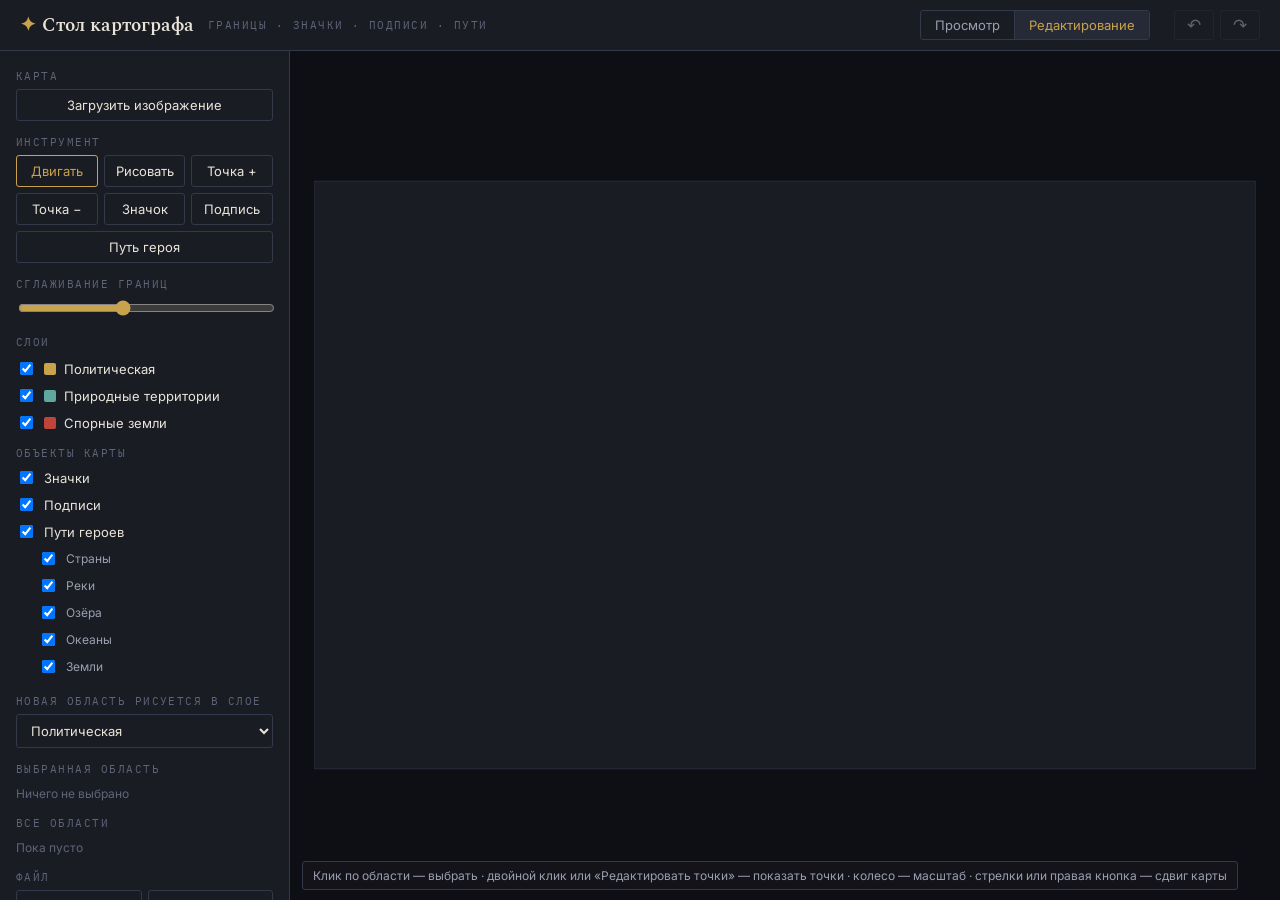
==== stol-kartografa.html @ f5b34121 "Add files via upload" ====
<!DOCTYPE html>
<html lang="ru">
<head>
<meta charset="UTF-8">
<meta name="viewport" content="width=device-width, initial-scale=1.0">
<title>Стол картографа</title>
<link href="https://fonts.googleapis.com/css2?family=Spectral:ital,wght@0,400;0,500;0,600;0,700;1,400&family=Inter:wght@400;500;600;700&family=IBM+Plex+Mono:wght@400;500&family=Caveat:wght@400;500;600;700&family=Pacifico&family=Playfair+Display:ital,wght@0,400;0,600;0,700;1,400&family=Lora:ital,wght@0,400;0,600;1,400&family=Merriweather:ital,wght@0,400;0,700;1,400&family=Kelly+Slab&family=Marck+Script&family=Pattaya&family=Bad+Script&family=EB+Garamond:ital,wght@0,400;0,500;0,600;0,700;1,400&display=swap" rel="stylesheet">
<style>
:root{--bg:#14151b;--bg-alt:#1a1c24;--card:#1f222c;--card-hover:#262a36;--border:#33384a;--text:#e9e4d8;--text-dim:#9a9fb0;--text-faint:#5f6478;--thread:#c1443b;--gold:#c9a24c;--teal:#5fa8a0;--rose:#b5698f;--violet:#8c7ec9;--gray:#7a7f92;--radius:3px}
*{box-sizing:border-box}
html,body{margin:0;height:100%}
body{background:var(--bg);color:var(--text);font-family:'Inter',sans-serif;display:flex;flex-direction:column;-webkit-font-smoothing:antialiased}
h1,h3{font-family:'Spectral',serif;font-weight:600;margin:0}
button,input,select{font-family:inherit;color:var(--text);background:var(--bg-alt);border:1px solid var(--border);border-radius:var(--radius);padding:7px 10px;font-size:13px;outline:none}
button{cursor:pointer}button:hover{background:var(--card-hover)}
button:disabled{opacity:.35;cursor:default}
#hist{margin-left:10px;display:flex;gap:6px}#hist button{font-size:17px;padding:4px 12px}
button.on{border-color:var(--gold);color:var(--gold)}
input:focus,select:focus{border-color:var(--thread)}
header{display:flex;align-items:center;gap:14px;padding:10px 20px;background:var(--bg-alt);border-bottom:1px solid var(--border)}
header h1{font-size:19px}header .mark{color:var(--gold);margin-right:6px}
.eyebrow{font-family:'IBM Plex Mono',monospace;font-size:10.5px;letter-spacing:.14em;text-transform:uppercase;color:var(--text-faint);margin:14px 0 6px}
#wrap{flex:1;display:flex;min-height:0}
#side{width:290px;flex-shrink:0;background:var(--bg-alt);border-right:1px solid var(--border);padding:4px 16px 16px;overflow:auto}
.row{display:flex;gap:6px;flex-wrap:wrap}.row>*{flex:1}
label.lay{display:flex;align-items:center;gap:8px;font-size:13px;padding:4px 0;cursor:pointer}
.sw{width:12px;height:12px;border-radius:2px;display:inline-block}
#stage{flex:1;position:relative;overflow:hidden;background:#0e0f14}
#svg{width:100%;height:100%;display:block;touch-action:none}
#hint{position:absolute;left:12px;bottom:10px;font-size:12px;color:var(--text-dim);background:rgba(20,21,27,.85);padding:6px 10px;border-radius:var(--radius);border:1px solid var(--border)}
.tl{padding:6px 8px;border:1px solid var(--border);border-radius:var(--radius);margin-bottom:4px;font-size:13px;cursor:pointer;display:flex;align-items:center;gap:8px;background:var(--card)}
.tl.sel{border-color:var(--gold)}
.fld{display:flex;flex-direction:column;gap:4px;margin-bottom:8px;font-size:12px;color:var(--text-dim)}
input[type=range]{padding:0;accent-color:var(--gold)}
.swb{display:flex;align-items:center;gap:8px;width:100%;padding:6px 8px}
.swb .dot{width:20px;height:20px;border-radius:2px;border:1px solid var(--border);flex-shrink:0}
.swb .hv{font-family:'IBM Plex Mono',monospace;font-size:12px;color:var(--text-dim)}
.pk{position:fixed;z-index:50;width:238px;background:var(--card);border:1px solid var(--border);border-radius:var(--radius);padding:10px;box-shadow:0 8px 24px rgba(0,0,0,.45)}
.pk .sv{position:relative;height:132px;border-radius:2px;cursor:crosshair;touch-action:none}
.pk .sv i{position:absolute;width:13px;height:13px;border:2px solid #fff;border-radius:50%;box-shadow:0 0 0 1px rgba(0,0,0,.6);transform:translate(-50%,-50%);pointer-events:none}
.pk .pr{display:flex;align-items:center;gap:8px;margin:10px 0}
.pk .cur{width:28px;height:28px;border-radius:50%;border:1px solid var(--border);flex-shrink:0}
.pk .eye{padding:5px 6px;line-height:0}
.pk .hue{flex:1;-webkit-appearance:none;appearance:none;height:10px;border-radius:5px;border:0;background:linear-gradient(to right,#f00,#ff0,#0f0,#0ff,#00f,#f0f,#f00)}
.pk .hue::-webkit-slider-thumb{-webkit-appearance:none;width:14px;height:14px;border-radius:50%;background:#fff;border:2px solid var(--gold);cursor:pointer}
.pk .hue::-moz-range-thumb{width:10px;height:10px;border-radius:50%;background:#fff;border:2px solid var(--gold)}
.pk .nums{display:grid;grid-template-columns:1fr 1fr 1fr 1.9fr;gap:6px}
.pk .nums label{display:flex;flex-direction:column;align-items:center;gap:3px;font:10px 'IBM Plex Mono',monospace;color:var(--text-faint)}
.pk .nums input{width:100%;padding:6px 2px;text-align:center;font-size:12px}
.danger{color:var(--thread)}
[hidden]{display:none!important}
body.loading #wrap{visibility:hidden}
.map-mode-seg{display:inline-flex;border:1px solid var(--border);border-radius:var(--radius);overflow:hidden;margin-left:auto}
.map-mode-seg button{border:none;border-radius:0;background:transparent;padding:6px 14px;color:var(--text-dim);border-right:1px solid var(--border)}
.map-mode-seg button:last-child{border-right:none}.map-mode-seg button.on{background:var(--card-hover);color:var(--gold)}
#col{flex:1;display:flex;flex-direction:column;min-width:0;min-height:0}
body[data-mode=view] #side,body[data-mode=view] #hist,body[data-mode=view] #hint{display:none}
body[data-mode=view] #col{overflow:auto;padding:20px 28px 40px}
body[data-mode=view] #stage{flex:none;height:auto;aspect-ratio:var(--ar,1.6);max-height:80vh;min-height:300px;border:1px solid var(--border);border-radius:var(--radius)}
body.fs #col{position:fixed;inset:0;z-index:40;background:var(--bg);padding:12px 18px;overflow:hidden}
body.fs #stage{flex:1;height:auto;aspect-ratio:auto;max-height:none}
body.fs #vlist{display:none}
.canvas-toolbar{display:flex;justify-content:space-between;align-items:center;margin-bottom:12px;gap:12px;flex-wrap:wrap}
.canvas-toolbar h3{margin:0;font-size:17px}
.zc{display:flex;gap:4px;align-items:center}.zc button{padding:5px 10px}
.mono{font-family:'IBM Plex Mono',monospace}
.map-icon-btn{width:30px;height:30px;display:inline-flex;align-items:center;justify-content:center;padding:0;background:transparent;color:var(--text-dim)}
.map-icon-btn:hover,.map-layers-btn:hover,.map-layers-btn.open{background:rgba(255,255,255,.05);color:var(--text)}
.map-layers-wrap{position:relative}
.map-layers-btn{display:inline-flex;align-items:center;gap:6px;height:30px;padding:0 10px;background:transparent;color:var(--text-dim)}
.map-layers-panel{position:absolute;top:calc(100% + 6px);right:0;width:230px;z-index:60;background:var(--bg-alt);border:1px solid var(--border);border-radius:var(--radius);box-shadow:0 10px 28px rgba(0,0,0,.45);padding:8px}
.layer-row{display:flex;align-items:center;justify-content:space-between;padding:5px 6px;font-size:12.5px;cursor:pointer;border-radius:6px}
.layer-row:hover{background:rgba(255,255,255,.05)}.layer-row.off{color:var(--text-faint)}.layer-row.off svg{opacity:.35}
.layer-sub-list{margin-left:16px;padding-left:8px;border-left:1px solid var(--border);margin-bottom:2px}
.layer-div{height:1px;background:var(--border);margin:6px 2px}
.layer-acts{display:flex;gap:6px;padding:4px 6px 2px}.layer-acts button{flex:1;font-size:11.5px;padding:4px 0;background:transparent;color:var(--text-dim)}
#info{position:absolute;right:12px;top:12px;width:280px;max-height:calc(100% - 24px);overflow:auto;background:var(--bg-alt);border:1px solid var(--border);border-radius:var(--radius);padding:16px;z-index:15}
#info h3{font-size:16px;margin:0 28px 4px 0}
.map-list-tabs{display:flex;gap:2px;border-bottom:1px solid var(--border);margin:22px 0 16px}
.map-list-tab{padding:9px 16px;font-size:13px;cursor:pointer;color:var(--text-dim);border-bottom:2px solid transparent;margin-bottom:-1px}
.map-list-tab:hover{color:var(--text)}.map-list-tab.on{color:var(--text);border-bottom-color:var(--gold)}
.map-list-tab .cnt{margin-left:6px;font-size:11px;color:var(--text-faint)}
.grid{display:grid;grid-template-columns:repeat(auto-fill,minmax(230px,1fr));gap:12px}
.dossier{background:var(--card);border:1px solid var(--border);border-radius:var(--radius);padding:14px}
.dossier h3{font-size:15px;margin:0;display:flex;align-items:center;gap:9px}
.d-role{font:11px 'IBM Plex Mono',monospace;letter-spacing:.1em;text-transform:uppercase;color:var(--gold);margin:5px 0 6px}
.d-desc{color:var(--text-dim);font-size:13px;margin-top:6px;line-height:1.45}
.d-actions{margin-top:10px;display:flex;gap:6px}.d-actions button{font-size:12px;padding:5px 9px;background:transparent}
.empty-tab{padding:50px 20px;text-align:center;color:var(--text-faint);font-size:13.5px}
.pdot{width:14px;height:14px;border-radius:50%;display:inline-block;flex-shrink:0}
#offer{position:absolute;z-index:20;width:250px;background:var(--card);border:1px solid var(--gold);border-radius:var(--radius);padding:10px;box-shadow:0 8px 24px rgba(0,0,0,.5);font-size:13px}
#offer p{margin:0 0 8px;line-height:1.4}#offer .row{gap:6px}#offer button{font-size:12px;padding:6px 8px}
.mi{width:20px;height:20px;border-radius:50%;display:inline-flex;align-items:center;justify-content:center;color:#14151b;border:1.5px solid rgba(20,21,27,.8);flex-shrink:0}
.mi svg{width:12px;height:12px;display:block;stroke:currentColor;fill:none;stroke-width:2;stroke-linecap:round;stroke-linejoin:round}
select{width:100%}
</style>
</head>
<body data-mode="edit">
<header><h1><span class="mark">✦</span>Стол картографа</h1><span class="eyebrow" style="margin:0">границы · значки · подписи · пути</span><span id="bstat" class="eyebrow" style="margin:0 0 0 14px" hidden></span><div class="map-mode-seg" id="modeSeg"><button data-md="view">Просмотр</button><button data-md="edit" class="on">Редактирование</button></div><div id="hist"><button id="undo" title="Отменить (Ctrl+Z)">↶</button><button id="redo" title="Вернуть (Ctrl+Y)">↷</button></div></header>
<div id="wrap">
<aside id="side">
  <div class="eyebrow">Карта</div>
  <div class="row"><button id="loadImg">Загрузить изображение</button></div>
  <input type="file" id="imgFile" accept="image/*" hidden><input type="file" id="tiFile" accept="image/*" hidden><input type="file" id="jsonFile" accept="application/json" hidden>
  <div class="eyebrow">Инструмент</div>
  <div class="row" id="tools">
    <button data-t="move" class="on">Двигать</button><button data-t="draw">Рисовать</button>
    <button data-t="add">Точка +</button><button data-t="del">Точка −</button>
    <button data-t="marker">Значок</button><button data-t="label">Подпись</button><button data-t="path">Путь героя</button>
  </div>
  <div class="eyebrow">Сглаживание границ</div>
  <input type="range" id="smooth" min="0" max="1.5" step="0.05" value="0.6" style="width:100%">
  <div class="eyebrow">Слои</div>
  <div id="layers"></div>
  <div class="eyebrow">Новая область рисуется в слое</div>
  <select id="actLayer" style="width:100%"></select>
  <div class="eyebrow">Выбранная область</div>
  <div id="props"><span style="font-size:12px;color:var(--text-faint)">Ничего не выбрано</span></div>
  <div class="eyebrow">Все области</div>
  <div id="list"></div>
  <div class="eyebrow">Файл</div>
  <div class="row"><button id="exp">Сохранить JSON</button><button id="imp">Открыть JSON</button></div>
  
</aside>
<div id="col"><div id="vtop" hidden></div>
<main id="stage">
  <svg id="svg">
    <defs><pattern id="hatch" width="8" height="8" patternUnits="userSpaceOnUse" patternTransform="rotate(45)"><line x1="0" y1="0" x2="0" y2="8" stroke="#c1443b" stroke-width="3" opacity=".7"/></pattern></defs>
    <g id="vp"></g>
  </svg>
  <div id="hint"></div>
  <div id="offer" hidden></div>
  <div id="info" hidden></div>
</main>
<div id="vlist" hidden></div></div>
</div>
<script>
const LAYERS={pol:{n:'Политическая',c:'#c9a24c'},nat:{n:'Природные территории',c:'#5fa8a0'},dis:{n:'Спорные земли',c:'#c1443b'}};
/* ===== перенесено из «Мастерской миров» (app.js) ===== */
const MARKER_ICONS = [
  ['city','Город (средневековый)'],
  ['city_modern','Город (современный)'],
  ['capital','Столица'],
  ['town','Городок'],
  ['hamlet','Хутор'],
  ['colony','Колония'],
  ['border_town','Пограничный город'],
  ['village','Деревня / поселение'],
  ['abandoned_settlement','Заброшенное поселение'],
  ['castle','Замок / крепость'],
  ['fortress','Крепость (укрепление)'],
  ['fort','Форт'],
  ['palace','Дворец'],
  ['royal_palace','Королевский дворец'],
  ['residence','Резиденция'],
  ['town_hall','Ратуша'],
  ['administrative_center','Административный центр'],
  ['council','Совет'],
  ['embassy','Посольство'],
  ['court','Двор / суд'],
  ['tower','Башня'],
  ['city_wall','Городская стена'],
  ['gate','Городские ворота'],
  ['barracks','Казармы'],
  ['prison','Тюрьма'],
  ['lighthouse','Маяк'],
  ['shipyard','Верфь'],
  ['warehouse','Склад'],
  ['market','Рынок'],
  ['library','Библиотека / академия'],
  ['temple','Храм / святилище'],
  ['monastery','Монастырь'],
  ['shrine','Святилище (малое)'],
  ['cathedral','Собор'],
  ['chapel','Часовня'],
  ['holy_place','Святое место'],
  ['pilgrimage_site','Место паломничества'],
  ['catacombs','Катакомбы'],
  ['cemetery','Кладбище'],
  ['forest','Лес / чаща'],
  ['ancient_forest','Древний лес'],
  ['grove','Роща'],
  ['mountain','Горы / вершина'],
  ['volcano','Вулкан'],
  ['cave','Пещера'],
  ['pass','Перевал'],
  ['mine','Шахта / рудник'],
  ['swamp','Болото'],
  ['desert','Пустыня'],
  ['oasis','Оазис'],
  ['waterfall','Водопад'],
  ['spring','Источник'],
  ['river','Река / поток'],
  ['lake','Озеро / водоём'],
  ['bay','Залив'],
  ['bridge','Мост'],
  ['island','Остров'],
  ['road','Дорога'],
  ['crossroads','Перекрёсток'],
  ['ford','Брод'],
  ['signpost','Указатель'],
  ['caravan_route','Караванный путь'],
  ['campsite','Стоянка'],
  ['resting_spot','Место отдыха'],
  ['resting_place','Место привала'],
  ['inn','Постоялый двор'],
  ['caravanserai','Караван-сарай'],
  ['meeting_place','Место встречи'],
  ['port','Порт / гавань'],
  ['fishing_port','Рыбацкий порт'],
  ['military_port','Военный порт'],
  ['ship','Корабль / судно'],
  ['trade_center','Торговый центр'],
  ['trade_post','Торговый пост'],
  ['guild','Гильдия'],
  ['shop','Лавка'],
  ['customs','Таможня'],
  ['bank','Банк'],
  ['mint','Монетный двор'],
  ['fair','Ярмарка'],
  ['camp','Лагерь'],
  ['military_camp','Военный лагерь'],
  ['outpost','Аванпост'],
  ['checkpoint','Блокпост'],
  ['arsenal','Арсенал'],
  ['battlefield','Поле боя'],
  ['siege_site','Место осады'],
  ['ruins','Руины / древнее место'],
  ['battle','Битва / конфликт'],
  ['grave','Могила / кладбище'],
  ['assassination','Покушение'],
  ['birth','Рождение'],
  ['coronation','Коронация'],
  ['rebellion','Восстание'],
  ['treaty','Договор'],
  ['disaster','Катастрофа'],
  ['crime_scene','Место преступления'],
  ['danger','Опасность'],
  ['magic','Магия / аномалия'],
  ['magic_place','Магическое место'],
  ['anomaly','Аномалия'],
  ['cursed_place','Проклятое место'],
  ['artifact_site','Место артефакта'],
  ['secret','Тайна / секрет'],
  ['secret_place','Тайное место'],
  ['treasure','Сокровище'],
  ['lair','Логово'],
  ['bandit_camp','Лагерь бандитов'],
  ['monster_lair','Логово монстра'],
  ['person','Персонаж / встреча'],
  ['creature','Существо (жуткое)'],
  ['beast','Животное / зверь'],
  ['portal','Портал / проход'],
  ['landmark','Ориентир'],
  ['other','Другое']
];
const MARKER_ICON_LABELS = Object.fromEntries(MARKER_ICONS);
const MARKER_ICON_CATEGORIES = [
  { key:'settlements', label:'Поселения',            icons:['city','city_modern','town','hamlet','colony','border_town','village','island','abandoned_settlement'] },
  { key:'buildings',   label:'Сооружения',            icons:['castle','fortress','fort','library','ruins','tower','city_wall','gate','barracks','prison','lighthouse','shipyard','warehouse','market'] },
  { key:'nature',      label:'Природа',               icons:['forest','ancient_forest','grove','mountain','volcano','cave','pass','mine','swamp','desert','oasis','waterfall','spring','river','lake','bay'] },
  { key:'travel',      label:'Пути и путешествия',    icons:['signpost','road','crossroads','ford','bridge','caravan_route','campsite','resting_spot','resting_place','inn','caravanserai','meeting_place','port','fishing_port','ship','camp'] },
  { key:'trade',       label:'Торговля и ремесло',    icons:['treasure','trade_center','trade_post','guild','shop','customs','bank','mint','fair'] },
  { key:'military',    label:'Военное',               icons:['battle','danger','military_camp','outpost','checkpoint','arsenal','battlefield','siege_site','military_port'] },
  { key:'religion',    label:'Религия',                icons:['temple','magic','monastery','shrine','cathedral','chapel','holy_place','pilgrimage_site','catacombs','cemetery'] },
  { key:'power',       label:'Власть',                icons:['capital','palace','royal_palace','residence','town_hall','administrative_center','council','embassy','court'] },
  { key:'events',      label:'События',                icons:['grave','secret','assassination','birth','coronation','rebellion','treaty','disaster','crime_scene'] },
  { key:'special',     label:'Особые',                icons:['person','creature','beast','portal','landmark','magic_place','anomaly','cursed_place','artifact_site','secret_place','lair','bandit_camp','monster_lair','other'] },
];
const MARKER_COLORS = {
  city:'var(--gold)', capital:'var(--gold)', village:'var(--teal)', castle:'var(--gold)', temple:'var(--violet)',
  forest:'var(--teal)', mountain:'var(--gray)', river:'#6a8caf', lake:'#6a8caf', port:'#6a8caf', city_modern:'var(--gray)',
  volcano:'#d17a3d', library:'var(--violet)',
  cave:'var(--gray)', bridge:'#7f92a8', island:'var(--teal)', desert:'#d9b25f', signpost:'#8f97a6', ship:'#6a8caf',
  camp:'var(--rose)', ruins:'var(--gray)', battle:'var(--gray)', grave:'var(--gray)',
  danger:'var(--thread)', magic:'var(--violet)', secret:'var(--rose)', treasure:'var(--gold)',
  person:'var(--teal)', creature:'var(--thread)', beast:'#e8c93b', portal:'var(--violet)', landmark:'var(--gold)',
  other:'var(--gray)',
  town:'var(--teal)', hamlet:'var(--teal)', colony:'var(--teal)', border_town:'var(--gray)', abandoned_settlement:'var(--gray)',
  fortress:'var(--gold)', fort:'var(--thread)', palace:'var(--gold)', royal_palace:'var(--gold)', residence:'var(--gold)',
  town_hall:'var(--gold)', administrative_center:'var(--gold)', council:'var(--gold)', embassy:'var(--gold)', court:'var(--gold)',
  tower:'var(--gray)', city_wall:'var(--gray)', gate:'var(--gray)', barracks:'var(--thread)', prison:'var(--gray)',
  lighthouse:'#6a8caf', shipyard:'#6a8caf', warehouse:'var(--gray)', market:'var(--gold)',
  monastery:'var(--violet)', shrine:'var(--violet)', cathedral:'var(--violet)', chapel:'var(--violet)',
  holy_place:'var(--violet)', pilgrimage_site:'var(--violet)', catacombs:'var(--gray)', cemetery:'var(--gray)',
  ancient_forest:'var(--teal)', grove:'var(--teal)', pass:'var(--gray)', mine:'var(--gray)', swamp:'var(--teal)',
  oasis:'#d9b25f', waterfall:'#6a8caf', spring:'#6a8caf', bay:'#6a8caf',
  road:'var(--gray)', crossroads:'var(--gray)', ford:'#6a8caf', caravan_route:'var(--gray)',
  campsite:'var(--rose)', resting_spot:'var(--rose)', resting_place:'var(--rose)', inn:'var(--rose)',
  caravanserai:'var(--rose)', meeting_place:'var(--teal)',
  fishing_port:'#6a8caf', military_port:'var(--thread)',
  trade_center:'var(--gold)', trade_post:'var(--gold)', guild:'var(--gold)', shop:'var(--gold)',
  customs:'var(--gray)', bank:'var(--gold)', mint:'var(--gold)', fair:'var(--gold)',
  military_camp:'var(--thread)', outpost:'var(--thread)', checkpoint:'var(--thread)', arsenal:'var(--thread)',
  battlefield:'var(--thread)', siege_site:'var(--thread)',
  assassination:'var(--thread)', birth:'var(--rose)', coronation:'var(--gold)', rebellion:'var(--thread)',
  treaty:'var(--gold)', disaster:'var(--thread)', crime_scene:'var(--thread)',
  magic_place:'var(--violet)', anomaly:'var(--violet)', cursed_place:'var(--violet)', artifact_site:'var(--gold)',
  secret_place:'var(--rose)', lair:'var(--thread)', bandit_camp:'var(--thread)', monster_lair:'var(--thread)',
};
const MARKER_SVG = {
  // === СУЩЕСТВУЮЩИЕ ИКОНКИ ===
  city: `<svg viewBox="-2 -2 28 28"><path d="M2 21V13L5.5 9L9 13V21Z" fill="currentColor" stroke="none"/><path d="M9 21V7L12 3L15 7V21Z" fill="currentColor" stroke="none"/><path d="M15 21V12L18.5 8L22 12V21Z" fill="currentColor" stroke="none"/><rect x="11" y="10" width="2" height="2" fill="var(--marker-color)" stroke="none"/><rect x="2" y="21" width="20" height="1.4" fill="currentColor" stroke="none"/></svg>`,
  city_modern: `<svg viewBox="-2 -2 28 28"><rect x="2" y="13" width="5" height="8" fill="currentColor" stroke="none"/><rect x="9" y="5" width="6" height="16" fill="currentColor" stroke="none"/><rect x="16" y="10" width="5" height="11" fill="currentColor" stroke="none"/><rect x="11" y="8" width="2" height="2" fill="var(--marker-color)" stroke="none"/><rect x="11" y="12" width="2" height="2" fill="var(--marker-color)" stroke="none"/></svg>`,
  village: `<svg viewBox="-2 -2 28 28"><rect x="15.3" y="6.3" width="2" height="4.2" fill="currentColor" stroke="none"/><path d="M16.3 6c-0.6-0.8-0.6-1.6 0-2.4s0.6-1.6 0-2.4" fill="none" stroke-width="1.4"/><path d="M3 12 12 4 21 12Z" fill="currentColor" stroke="none"/><rect x="5" y="12" width="14" height="9" fill="currentColor" stroke="none"/><rect x="7" y="14.7" width="2.6" height="2.6" fill="var(--marker-color)" stroke="none"/><rect x="10.2" y="15.3" width="3.6" height="5.7" fill="var(--marker-color)" stroke="none"/></svg>`,
  castle: `<svg viewBox="-2 -2 28 28"><rect x="2" y="7" width="6" height="14" fill="currentColor" stroke="none"/><rect x="16" y="7" width="6" height="14" fill="currentColor" stroke="none"/><rect x="8" y="11" width="8" height="10" fill="currentColor" stroke="none"/><rect x="2" y="4" width="2.6" height="3" fill="currentColor" stroke="none"/><rect x="5.4" y="4" width="2.6" height="3" fill="currentColor" stroke="none"/><rect x="16" y="4" width="2.6" height="3" fill="currentColor" stroke="none"/><rect x="19.4" y="4" width="2.6" height="3" fill="currentColor" stroke="none"/><rect x="8.4" y="9" width="2.6" height="2" fill="currentColor" stroke="none"/><rect x="13" y="9" width="2.6" height="2" fill="currentColor" stroke="none"/><path d="M9.5 21V16A2.5 2.5 0 0 1 14.5 16V21Z" fill="var(--marker-color)" stroke="none"/></svg>`,
  temple: `<svg viewBox="-2 -2 28 28"><path d="M2 10L12 2L22 10Z" fill="currentColor" stroke="none"/><rect x="2" y="10" width="20" height="2" fill="currentColor" stroke="none"/><rect x="4" y="12" width="2.5" height="8" fill="currentColor" stroke="none"/><rect x="8.5" y="12" width="2.5" height="8" fill="currentColor" stroke="none"/><rect x="13" y="12" width="2.5" height="8" fill="currentColor" stroke="none"/><rect x="17.5" y="12" width="2.5" height="8" fill="currentColor" stroke="none"/><rect x="2" y="20" width="20" height="2" fill="currentColor" stroke="none"/></svg>`,
  forest: `<svg viewBox="-2 -2 28 28"><path d="M12 2L18 11H15L20 18H14V22H10V18H4L9 11H6Z" fill="currentColor" stroke="none"/></svg>`,
  mountain: `<svg viewBox="-2 -2 28 28"><path d="M2 21 9 8 13 15 15 11 21 21Z" fill="currentColor" stroke="none"/><path d="M9 8 11.2 11.5 7.4 11.5Z" fill="var(--marker-color)" stroke="none"/></svg>`,
  volcano: `<svg viewBox="-2 -2 28 28"><path d="M2 20 9 8 12 13 15 8 22 20Z" fill="currentColor" stroke="none"/><path d="M12 2C10.7 3.6 10.7 5.2 12 6.8C13.3 5.2 13.3 3.6 12 2Z" fill="currentColor" stroke="none"/></svg>`,
  cave: `<svg viewBox="-2 -2 28 28"><path d="M3 21H21V12A9 9 0 0 0 3 12Z" fill="currentColor" stroke="none"/><path d="M8 21H16V13.5A4 5 0 0 0 8 13.5Z" fill="var(--marker-color)" stroke="none"/></svg>`,
  desert: `<svg viewBox="-2 -2 28 28"><circle cx="17.5" cy="6" r="2.4" fill="currentColor" stroke="none"/><path d="M6.5 19V8"/><path d="M6.5 13c-1.6 0-2.6-1-2.6-2.6V8"/><path d="M6.5 11c1.6 0 2.6-1 2.6-2.6V6"/><path d="M2 17c2.5-1.5 5-1.5 7.5 0s5 1.5 7.5 0 5-1.5 7.5 0" stroke-width="1.6"/><path d="M2 20.3c2.5-1.5 5-1.5 7.5 0s5 1.5 7.5 0 5-1.5 7.5 0" stroke-width="1.6"/></svg>`,
  river: `<svg viewBox="-2 -2 28 28"><path d="M2 9C6 5 9 13 13 9C17 5 20 13 22 10V15C19 18 16 10 12 14C8 18 5 10 2 14Z" fill="currentColor" stroke="none"/></svg>`,
  lake: `<svg viewBox="-2 -2 28 28"><path d="M2 12C1.5 6 6.5 2 12 2S22.5 6 22 12C21.5 17 16.5 20.5 12 20.5S2.5 17 2 12Z" fill="currentColor" stroke="none"/><path d="M4 9.7C6 11.7 8 11.7 10 9.7C12 7.7 14 7.7 16 9.7C18 11.7 20 11.7 22 9.7" fill="none" stroke="var(--marker-color)" stroke-width="1.8"/><path d="M4 13.3C6 15.3 8 15.3 10 13.3C12 11.3 14 11.3 16 13.3C18 15.3 20 15.3 22 13.3" fill="none" stroke="var(--marker-color)" stroke-width="1.8"/></svg>`,
  bridge: `<svg viewBox="-2 -2 28 28"><path d="M1 17C1 9 23 9 23 17Z" fill="currentColor" stroke="none"/><path d="M5 17C5 12 19 12 19 17Z" fill="var(--marker-color)" stroke="none"/><rect x="1" y="16" width="22" height="3" rx="1" fill="currentColor" stroke="none"/></svg>`,
  island: `<svg viewBox="-2 -2 28 28"><path d="M12 21C11.4 17 11.4 14 12 12" fill="none" stroke-width="2"/><path d="M12 12C7 9.5 3 5.5 1 0.5C7 2.5 11 7 12 12Z" fill="currentColor" stroke="none"/><path d="M12 12C17 9.5 21 5.5 23 0.5C17 2.5 13 7 12 12Z" fill="currentColor" stroke="none"/><path d="M12 12C9 8 7.5 4 8.5 0C11 3 12 7.5 12 12Z" fill="currentColor" stroke="none"/><path d="M12 12C15 8 16.5 4 15.5 0C13 3 12 7.5 12 12Z" fill="currentColor" stroke="none"/><path d="M1 21.5Q6 18 11 21.5T21 21.5" fill="none" stroke-width="1.8"/></svg>`,
  signpost: `<svg viewBox="-2 -2 28 28"><path d="M2 7H19L23 12 19 17H2Z" fill="currentColor" stroke="none"/><circle cx="8" cy="12" r="1.6" fill="var(--marker-color)" stroke="none"/></svg>`,
  library: `<svg viewBox="-2 -2 28 28"><path d="M12 5C9 3.3 5.5 2.8 2 3.7V17C5.5 16.1 9 16.6 12 18.3C15 16.6 18.5 16.1 22 17V3.7C18.5 2.8 15 3.3 12 5Z" fill="currentColor" stroke="none"/><rect x="11.2" y="5" width="1.6" height="13.3" fill="var(--marker-color)" stroke="none"/></svg>`,
  port: `<svg viewBox="0 0 24 24"><circle cx="12" cy="5" r="2.6"/><path d="M12 7.6V20"/><path d="M8.5 9.5H15.5"/><path d="M4 13a8 8 0 0 0 16 0"/><path d="M4 13V10.5"/><path d="M20 13V10.5"/></svg>`,
  camp: `<svg viewBox="-2 -2 28 28"><path d="M12 5 21 20H3Z" fill="currentColor" stroke="none"/><path d="M9.7 20 12 13.3 14.3 20Z" fill="var(--marker-color)" stroke="none"/><path d="M3 20 1 21.6" fill="none" stroke-width="1.7"/><path d="M21 20 23 21.6" fill="none" stroke-width="1.7"/></svg>`,
  ship: `<svg viewBox="-2 -2 28 28"><path d="M3 15L21 15L18 20L6 20Z" fill="currentColor" stroke="none"/><rect x="11" y="4" width="2" height="12" fill="currentColor" stroke="none"/><path d="M13 5L13 14L20 12Z" fill="currentColor" stroke="none"/><circle cx="9" cy="17" r="1.6" fill="var(--marker-color)" stroke="none"/></svg>`,
  ruins: `<svg viewBox="-2 -2 28 28"><path d="M7.2 9 8.2 6.5 8.8 8 9.6 6.8 11.2 9V20H7.2Z" fill="currentColor" stroke="none"/><path d="M13.7 13 14.5 11 15.2 12.3 16 10.8 17.2 13V20H13.7Z" fill="currentColor" stroke="none"/><rect x="6.5" y="20" width="11" height="1.3" rx="0.2" fill="currentColor" stroke="none"/></svg>`,
  battle: `<svg viewBox="-2 -2 28 28"><ellipse cx="12" cy="19.6" rx="7.6" ry="1.5" fill="currentColor" stroke="none"/><path d="M10.3 9.3H13.7L12.7 17.5L12 19.2L11.3 17.5Z" fill="currentColor" stroke="none"/><rect x="7.6" y="7.4" width="8.8" height="1.8" rx="0.6" fill="currentColor" stroke="none"/><rect x="11" y="4.2" width="2" height="3.2" fill="currentColor" stroke="none"/><circle cx="12" cy="3" r="1.4" fill="currentColor" stroke="none"/></svg>`,
  grave: `<svg viewBox="-2 -2 28 28"><path d="M5 21V10A7 7 0 0 1 19 10V21Z" fill="currentColor" stroke="none"/><rect x="11" y="6" width="2" height="6" fill="var(--marker-color)" stroke="none"/><rect x="9" y="8" width="6" height="2" fill="var(--marker-color)" stroke="none"/></svg>`,
  danger: `<svg viewBox="-2 -2 28 28"><path d="M12 2.5C7 2.5 4 6 4 10.5c0 3 1.5 4.8 3 6.3V20h10v-3.2c1.5-1.5 3-3.3 3-6.3C20 6 17 2.5 12 2.5Z"/><path d="M8.3 9.3 9.6 10.6 8.3 11.9 7 10.6Z" fill="currentColor"/><path d="M15.7 9.3 17 10.6 15.7 11.9 14.4 10.6Z" fill="currentColor"/><path d="M12 12.6l-1.3 2.3h2.6Z" fill="currentColor"/><path d="M8.5 20v1.7M10.5 20v1.7M12 20v1.7M13.5 20v1.7M15.5 20v1.7"/><path d="M12.3 3 11.2 5.8 12.7 7.6 11.5 9.6"/></svg>`,
  magic: `<svg viewBox="-2 -2 28 28"><path d="M10.5 5L12.2 10.3L17.5 12L12.2 13.7L10.5 19L8.8 13.7L3.5 12L8.8 10.3Z" fill="currentColor" stroke="none"/><path d="M17.5 5L18.2 7.3L20.5 8L18.2 8.7L17.5 11L16.8 8.7L14.5 8L16.8 7.3Z" fill="currentColor" stroke="none"/></svg>`,
  secret: `<svg viewBox="-2 -2 28 28"><circle cx="12" cy="9" r="4" fill="currentColor" stroke="none"/><path d="M9.7 12L8 20H16L14.3 12Z" fill="currentColor" stroke="none"/><circle cx="12" cy="9" r="1.6" fill="var(--marker-color)" stroke="none"/></svg>`,
  treasure: `<svg viewBox="-2 -2 28 28"><path d="M3 10 5 5H19L21 10Z" fill="currentColor" stroke="none"/><rect x="3" y="10" width="18" height="9" rx="1" fill="currentColor" stroke="none"/><rect x="3" y="13.5" width="18" height="1.6" fill="var(--marker-color)" stroke="none"/><rect x="10.5" y="12.5" width="3" height="3.5" rx="0.6" fill="var(--marker-color)" stroke="none"/></svg>`,
  person: `<svg viewBox="-2 -2 28 28"><circle cx="12" cy="7" r="3.6" fill="currentColor" stroke="none"/><path d="M4.5 21C4.5 15.8 7.8 13 12 13S19.5 15.8 19.5 21Z" fill="currentColor" stroke="none"/></svg>`,
  creature: `<svg viewBox="-2 -2 28 28"><path d="M5.5 4 6.3 5.3 5.2 6.3 6.1 7.3Q7.5 13 5 19"/><path d="M11 2.5 11.8 3.8 10.7 4.8 11.6 5.8Q13 13 10.5 21"/><path d="M16.5 4 17.3 5.3 16.2 6.3 17.1 7.3Q18.5 13 16 19"/></svg>`,
  beast: `<svg viewBox="-2 -2 28 28"><ellipse cx="12" cy="16" rx="5" ry="4.3" fill="currentColor" stroke="none"/><ellipse cx="4.7" cy="10" rx="1.7" ry="2.7" fill="currentColor" stroke="none" transform="rotate(-32 4.7 10)"/><ellipse cx="9.2" cy="4.3" rx="1.8" ry="2.8" fill="currentColor" stroke="none" transform="rotate(-10 9.2 4.3)"/><ellipse cx="15.8" cy="4.3" rx="1.8" ry="2.8" fill="currentColor" stroke="none" transform="rotate(10 15.8 4.3)"/><ellipse cx="20.3" cy="10" rx="1.7" ry="2.7" fill="currentColor" stroke="none" transform="rotate(32 20.3 10)"/></svg>`,
  portal: `<svg viewBox="-2 -2 28 28"><ellipse cx="12" cy="12" rx="8" ry="9" fill="currentColor" stroke="none"/><ellipse cx="14" cy="12.5" rx="5.5" ry="7.5" fill="var(--marker-color)" stroke="none"/></svg>`,
  landmark: `<svg viewBox="-2 -2 28 28"><rect x="10.2" y="2" width="1.6" height="20" fill="currentColor" stroke="none"/><path d="M11.8 3L21 6.5 11.8 10Z" fill="currentColor" stroke="none"/></svg>`,
  other: `<svg viewBox="-2 -2 28 28"><circle cx="12" cy="12" r="10" fill="currentColor" stroke="none"/><circle cx="12" cy="8" r="1.3" fill="var(--marker-color)" stroke="none"/><rect x="11" y="11" width="2" height="6" rx="1" fill="var(--marker-color)" stroke="none"/></svg>`,

  // === 🏙 ПОСЕЛЕНИЯ ===
  capital: `<svg viewBox="-2 -2 28 28"><path d="M3 8L7 11L12 5L17 11L21 8L19.4 18H4.6Z" fill="currentColor" stroke="none"/><rect x="5.5" y="18.5" width="13" height="2" rx="0.5" fill="currentColor" stroke="none"/></svg>`,
  town: `<svg viewBox="-2 -2 28 28"><rect x="2" y="14" width="4.5" height="7" fill="currentColor" stroke="none"/><rect x="8.5" y="10" width="4.5" height="11" fill="currentColor" stroke="none"/><rect x="15" y="6" width="4.5" height="15" fill="currentColor" stroke="none"/><rect x="21.5" y="12" width="3" height="9" fill="currentColor" stroke="none"/><rect x="2" y="21" width="23" height="1.2" fill="currentColor" stroke="none"/><rect x="11" y="14" width="2" height="3" fill="var(--marker-color)" stroke="none"/><rect x="17.5" y="10" width="1.5" height="2.5" fill="var(--marker-color)" stroke="none"/></svg>`,
  hamlet: `<svg viewBox="-2 -2 28 28"><path d="M3 14L12 4L21 14Z" fill="currentColor" stroke="none"/><rect x="5" y="14" width="4" height="7" fill="currentColor" stroke="none"/><rect x="13" y="14" width="4" height="7" fill="currentColor" stroke="none"/><rect x="2" y="21" width="18" height="1.2" fill="currentColor" stroke="none"/><rect x="7" y="16" width="1.6" height="2" fill="var(--marker-color)" stroke="none"/><rect x="15" y="17" width="1.6" height="2" fill="var(--marker-color)" stroke="none"/><path d="M18.5 13L21.5 15.5L20.5 18.5L17.5 16L18.5 13Z" fill="currentColor" stroke="none"/></svg>`,
  colony: `<svg viewBox="-2 -2 28 28"><path d="M6 10L12 4L18 10Z" fill="currentColor" stroke="none"/><rect x="3" y="10" width="18" height="9" fill="currentColor" stroke="none"/><rect x="3" y="10" width="18" height="1.4" fill="var(--marker-color)" stroke="none"/><rect x="8" y="12" width="1.6" height="2.4" fill="var(--marker-color)" stroke="none"/><rect x="12" y="14" width="1.6" height="2.4" fill="var(--marker-color)" stroke="none"/><rect x="16" y="12" width="1.6" height="2.4" fill="var(--marker-color)" stroke="none"/><circle cx="12" cy="11.5" r="1" fill="var(--marker-color)" stroke="none"/></svg>`,
  border_town: `<svg viewBox="-2 -2 28 28"><rect x="2" y="14" width="5" height="7" fill="currentColor" stroke="none"/><rect x="9" y="9" width="5" height="12" fill="currentColor" stroke="none"/><rect x="16" y="12" width="5" height="9" fill="currentColor" stroke="none"/><rect x="2" y="21" width="19" height="1.2" fill="currentColor" stroke="none"/><rect x="11" y="13" width="1.8" height="2.5" fill="var(--marker-color)" stroke="none"/><rect x="18.5" y="16" width="1.5" height="2" fill="var(--marker-color)" stroke="none"/><path d="M21.5 7L23.5 9V11L21.5 13V7Z" fill="currentColor" stroke="none"/></svg>`,

  // === 🏛 СООРУЖЕНИЯ ===
  palace: `<svg viewBox="-2 -2 28 28"><rect x="2" y="14" width="20" height="8" rx="1" fill="currentColor" stroke="none"/><path d="M7 14V10C7 8.5 8.5 7 10 7H14C15.5 7 17 8.5 17 10V14" fill="currentColor" stroke="none"/><path d="M10 7V2L12 4L14 2V7" fill="currentColor" stroke="none"/><rect x="8" y="11" width="1.5" height="1.5" fill="var(--marker-color)" stroke="none"/><rect x="14.5" y="11" width="1.5" height="1.5" fill="var(--marker-color)" stroke="none"/><rect x="11" y="17" width="2" height="3.5" rx="0.5" fill="var(--marker-color)" stroke="none"/></svg>`,
  town_hall: `<svg viewBox="-2 -2 28 28"><rect x="2" y="13" width="20" height="8" fill="currentColor" stroke="none"/><path d="M2 13L12 5L22 13Z" fill="currentColor" stroke="none"/><circle cx="12" cy="9" r="1.6" fill="var(--marker-color)" stroke="none"/><rect x="6" y="15" width="2.4" height="2.4" fill="var(--marker-color)" stroke="none"/><rect x="10.5" y="15" width="2.4" height="2.4" fill="var(--marker-color)" stroke="none"/><rect x="15" y="15" width="2.4" height="2.4" fill="var(--marker-color)" stroke="none"/></svg>`,
  tower: `<svg viewBox="-2 -2 28 28"><rect x="7" y="4" width="10" height="17" fill="currentColor" stroke="none"/><rect x="4" y="3" width="16" height="2.5" rx="0.5" fill="currentColor" stroke="none"/><path d="M4 12L2 10V8L4 6" fill="none" stroke-width="1.6"/><path d="M20 12L22 10V8L20 6" fill="none" stroke-width="1.6"/><rect x="8" y="14" width="2.5" height="2" fill="var(--marker-color)" stroke="none"/><rect x="13.5" y="14" width="2.5" height="2" fill="var(--marker-color)" stroke="none"/><circle cx="12" cy="5.5" r="1.2" fill="var(--marker-color)" stroke="none"/></svg>`,
  city_wall: `<svg viewBox="-2 -2 28 28"><rect x="2" y="14" width="20" height="2" fill="currentColor" stroke="none"/><rect x="2" y="11" width="20" height="2" fill="currentColor" stroke="none"/><rect x="8" y="9" width="2" height="5" fill="currentColor" stroke="none"/><rect x="14" y="9" width="2" height="5" fill="currentColor" stroke="none"/><path d="M4 11L2 9V7" fill="none" stroke-width="1.6"/><path d="M20 11L22 9V7" fill="none" stroke-width="1.6"/><rect x="6" y="13" width="1" height="5" fill="var(--marker-color)" stroke="none"/><rect x="17" y="13" width="1" height="5" fill="var(--marker-color)" stroke="none"/></svg>`,
  gate: `<svg viewBox="-2 -2 28 28"><rect x="2" y="8" width="20" height="13" fill="currentColor" stroke="none"/><path d="M7 8V3H17V8" fill="currentColor" stroke="none"/><rect x="7" y="8" width="10" height="6" rx="0.5" fill="var(--marker-color)" stroke="none"/><rect x="2" y="15" width="8" height="1.5" fill="currentColor" stroke="none"/><rect x="14" y="15" width="8" height="1.5" fill="currentColor" stroke="none"/></svg>`,
  fortress: `<svg viewBox="-2 -2 28 28"><rect x="3" y="8" width="6" height="13" fill="currentColor" stroke="none"/><rect x="15" y="8" width="6" height="13" fill="currentColor" stroke="none"/><rect x="6" y="11" width="12" height="10" fill="currentColor" stroke="none"/><rect x="3" y="5" width="2.4" height="3" fill="currentColor" stroke="none"/><rect x="6.4" y="5" width="2.4" height="3" fill="currentColor" stroke="none"/><rect x="15" y="5" width="2.4" height="3" fill="currentColor" stroke="none"/><rect x="18.4" y="5" width="2.4" height="3" fill="currentColor" stroke="none"/><rect x="6" y="15" width="1.5" height="2" fill="var(--marker-color)" stroke="none"/><rect x="16.5" y="15" width="1.5" height="2" fill="var(--marker-color)" stroke="none"/><path d="M12 21V17A1.5 1.5 0 0 1 13.5 15.5A1.5 1.5 0 0 1 15 17V21" fill="var(--marker-color)" stroke="none"/></svg>`,
  barracks: `<svg viewBox="-2 -2 28 28"><rect x="2" y="10" width="5" height="11" fill="currentColor" stroke="none"/><rect x="9" y="10" width="5" height="11" fill="currentColor" stroke="none"/><rect x="16" y="10" width="5" height="11" fill="currentColor" stroke="none"/><rect x="2" y="6" width="19" height="3" rx="0.5" fill="currentColor" stroke="none"/><rect x="4" y="13" width="1.5" height="1.8" fill="var(--marker-color)" stroke="none"/><rect x="11" y="13" width="1.5" height="1.8" fill="var(--marker-color)" stroke="none"/><rect x="18" y="13" width="1.5" height="1.8" fill="var(--marker-color)" stroke="none"/></svg>`,
  prison: `<svg viewBox="-2 -2 28 28"><rect x="4" y="6" width="16" height="15" rx="1" fill="currentColor" stroke="none"/><rect x="4" y="6" width="16" height="1.5" fill="var(--marker-color)" stroke="none"/><rect x="6" y="9" width="2.5" height="2" fill="var(--marker-color)" stroke="none"/><rect x="10" y="9" width="2.5" height="2" fill="var(--marker-color)" stroke="none"/><rect x="14" y="9" width="2.5" height="2" fill="var(--marker-color)" stroke="none"/><rect x="6" y="14" width="2.5" height="2" fill="var(--marker-color)" stroke="none"/><rect x="10" y="14" width="2.5" height="2" fill="var(--marker-color)" stroke="none"/><rect x="14" y="14" width="2.5" height="2" fill="var(--marker-color)" stroke="none"/><circle cx="9" cy="5" r="1.2" fill="currentColor" stroke="none"/><circle cx="15" cy="5" r="1.2" fill="currentColor" stroke="none"/></svg>`,
  lighthouse: `<svg viewBox="0 0 24 24"><path d="M9 21L10 7L14 7L15 21Z"/><path d="M10 7L10 4.5L14 4.5L14 7"/><path d="M9.3 4.5L12 2.3L14.7 4.5"/><path d="M9.6 13L14.4 13"/><path d="M9.3 17L14.7 17"/><path d="M11 21L11 18L13 18L13 21"/><path d="M4 21L20 21"/><path d="M7.5 3.5L5 1.5"/><path d="M12 2L12 0.3"/><path d="M16.5 3.5L19 1.5"/></svg>`,
  shipyard: `<svg viewBox="-2 -2 28 28"><path d="M3 18L21 18L19 15L5 15L3 18Z" fill="currentColor" stroke="none"/><rect x="7" y="8" width="10" height="7" fill="currentColor" stroke="none"/><path d="M7 8L12 4L17 8Z" fill="var(--marker-color)" stroke="none"/><rect x="5" y="15" width="14" height="1.5" fill="currentColor" stroke="none"/><path d="M12 14L12 18" stroke-width="1.2" fill="none"/><rect x="2" y="21" width="20" height="1.5" fill="currentColor" stroke="none"/></svg>`,
  warehouse: `<svg viewBox="-2 -2 28 28"><rect x="2" y="8" width="20" height="13" rx="0.8" fill="currentColor" stroke="none"/><path d="M2 8L12 2L22 8Z" fill="currentColor" stroke="none"/><rect x="6" y="12" width="2.5" height="3" fill="var(--marker-color)" stroke="none"/><rect x="10.5" y="12" width="2.5" height="3" fill="var(--marker-color)" stroke="none"/><rect x="15" y="12" width="2.5" height="3" fill="var(--marker-color)" stroke="none"/><rect x="12" y="17" width="1.5" height="3" fill="var(--marker-color)" stroke="none"/></svg>`,
  market: `<svg viewBox="-2 -2 28 28"><path d="M2 14L5 10H19L22 14Z" fill="currentColor" stroke="none"/><rect x="2" y="14" width="20" height="7" rx="0.8" fill="currentColor" stroke="none"/><rect x="6" y="16" width="2.5" height="2.5" fill="var(--marker-color)" stroke="none"/><rect x="10.5" y="16" width="2.5" height="2.5" fill="var(--marker-color)" stroke="none"/><rect x="15" y="16" width="2.5" height="2.5" fill="var(--marker-color)" stroke="none"/><circle cx="12" cy="12" r="1" fill="var(--marker-color)" stroke="none"/></svg>`,

  // === 🌲 ПРИРОДА ===
  ancient_forest: `<svg viewBox="-2 -2 28 28"><path d="M12 2L18 11H15L20 18H14V22H10V18H4L9 11H6Z" fill="currentColor" stroke="none"/><path d="M8 6L10 10L6 10Z" fill="var(--marker-color)" stroke="none"/><path d="M16 6L18 10L14 10Z" fill="var(--marker-color)" stroke="none"/><path d="M12 12L14 16L10 16Z" fill="var(--marker-color)" stroke="none"/></svg>`,
  grove: `<svg viewBox="-2 -2 28 28"><path d="M6 8L12 2L18 8Z" fill="currentColor" stroke="none"/><path d="M8 12L14 6L20 12Z" fill="currentColor" stroke="none"/><path d="M4 16L10 10L16 16Z" fill="currentColor" stroke="none"/><circle cx="12" cy="9" r="1.2" fill="var(--marker-color)" stroke="none"/></svg>`,
  pass: `<svg viewBox="-2 -2 28 28"><path d="M2 21L7 12L9 15L12 8L15 15L17 12L22 21Z" fill="currentColor" stroke="none"/><path d="M12 8L14.5 12.5L9.5 12.5Z" fill="var(--marker-color)" stroke="none"/><path d="M6 14L8 17" stroke-width="1.2" fill="none"/><path d="M18 14L16 17" stroke-width="1.2" fill="none"/></svg>`,
  mine: `<svg viewBox="-2 -2 28 28"><path d="M2 21H22V15H16V10H8V15H2Z" fill="currentColor" stroke="none"/><rect x="5" y="15" width="2.5" height="3" fill="var(--marker-color)" stroke="none"/><rect x="10" y="15" width="2.5" height="3" fill="var(--marker-color)" stroke="none"/><rect x="15" y="15" width="2.5" height="3" fill="var(--marker-color)" stroke="none"/><path d="M4 15L2 12" stroke-width="1.2" fill="none"/><path d="M20 15L22 12" stroke-width="1.2" fill="none"/></svg>`,
  swamp: `<svg viewBox="-2 -2 28 28"><path d="M4 18C6 15 8 17 10 14C12 11 14 13 16 10C18 7 20 9 22 7V21H4Z" fill="currentColor" stroke="none"/><path d="M8 21V18" stroke-width="1.2" fill="none"/><path d="M12 21V15" stroke-width="1.2" fill="none"/><path d="M16 21V13" stroke-width="1.2" fill="none"/><circle cx="6" cy="18" r="0.8" fill="var(--marker-color)" stroke="none"/><circle cx="14" cy="15" r="0.8" fill="var(--marker-color)" stroke="none"/></svg>`,
  oasis: `<svg viewBox="-2 -2 28 28"><ellipse cx="12" cy="14" rx="7" ry="5" fill="currentColor" stroke="none"/><path d="M6 12L8 8L12 6L16 8L18 12Z" fill="currentColor" stroke="none"/><ellipse cx="12" cy="14" rx="3" ry="2" fill="var(--marker-color)" stroke="none"/><path d="M10 12L12 9L14 12Z" fill="currentColor" stroke="none"/></svg>`,
  waterfall: `<svg viewBox="-2 -2 28 28"><path d="M6 4L18 4L12 12Z" fill="currentColor" stroke="none"/><rect x="10" y="12" width="4" height="10" rx="1" fill="currentColor" stroke="none"/><path d="M8 16C10 14 14 14 16 16" stroke-width="1.2" fill="none"/><path d="M8 19C10 17 14 17 16 19" stroke-width="1.2" fill="none"/><path d="M8 22C10 20 14 20 16 22" stroke-width="1.2" fill="none"/><circle cx="12" cy="8" r="1.5" fill="var(--marker-color)" stroke="none"/></svg>`,
  spring: `<svg viewBox="-2 -2 28 28"><circle cx="12" cy="15" r="6" fill="currentColor" stroke="none"/><circle cx="12" cy="15" r="3" fill="var(--marker-color)" stroke="none"/><path d="M8 15L6 10" stroke-width="1.2" fill="none"/><path d="M16 15L18 10" stroke-width="1.2" fill="none"/><path d="M12 9V6" stroke-width="1.2" fill="none"/></svg>`,
  bay: `<svg viewBox="-2 -2 28 28"><path d="M2 14C2 8 6.5 4 12 4S22 8 22 14C22 18 18.5 21 12 21S2 18 2 14Z" fill="currentColor" stroke="none"/><path d="M8 14C8 11 10 9 12 9S16 11 16 14" stroke-width="1.6" fill="none"/><circle cx="12" cy="12.5" r="1.2" fill="var(--marker-color)" stroke="none"/></svg>`,

  // === 🛤 ПУТИ И ПУТЕШЕСТВИЯ ===
  road: `<svg viewBox="-2 -2 28 28"><path d="M2 20L12 4L22 20Z" fill="currentColor" stroke="none"/><path d="M10 14L14 14" stroke="var(--marker-color)" stroke-width="1.5"/><path d="M11 17L13 17" stroke="var(--marker-color)" stroke-width="1.5"/><path d="M6 12L18 12" stroke-width="1" stroke-dasharray="2 2" fill="none" opacity="0.3"/></svg>`,
  crossroads: `<svg viewBox="-2 -2 28 28"><path d="M12 2L12 22" stroke-width="2" fill="none"/><path d="M2 12L22 12" stroke-width="2" fill="none"/><circle cx="12" cy="12" r="2.5" fill="currentColor" stroke="none"/><circle cx="12" cy="12" r="1.2" fill="var(--marker-color)" stroke="none"/></svg>`,
  ford: `<svg viewBox="-2 -2 28 28"><path d="M2 12C6 9 10 12 14 9C18 6 22 9 22 12V16C18 13 14 16 10 13C6 10 2 13 2 16Z" fill="currentColor" stroke="none"/><path d="M8 12L8 16" stroke-width="1" fill="none"/><path d="M16 12L16 16" stroke-width="1" fill="none"/><circle cx="12" cy="12" r="1.5" fill="var(--marker-color)" stroke="none"/></svg>`,
  caravan_route: `<svg viewBox="-2 -2 28 28"><path d="M2 18L8 10L14 18L20 10L22 14" stroke="var(--marker-color)" stroke-width="2.5" stroke-dasharray="2 3" fill="none"/><path d="M2 18L8 10L14 18L20 10" stroke="currentColor" stroke-width="2" fill="none"/><circle cx="4" cy="19" r="1.5" fill="currentColor" stroke="none"/><circle cx="8" cy="9.5" r="1.5" fill="currentColor" stroke="none"/><circle cx="14" cy="19" r="1.5" fill="currentColor" stroke="none"/></svg>`,
  campsite: `<svg viewBox="-2 -2 28 28"><path d="M8 20L12 8L16 20Z" fill="currentColor" stroke="none"/><path d="M4 20L8 12L12 20Z" fill="currentColor" stroke="none"/><path d="M12 20L16 12L20 20Z" fill="currentColor" stroke="none"/><circle cx="12" cy="13" r="1.5" fill="var(--marker-color)" stroke="none"/></svg>`,
  resting_spot: `<svg viewBox="-2 -2 28 28"><path d="M4 16H20L18 12L6 12L4 16Z" fill="currentColor" stroke="none"/><path d="M8 12L12 6L16 12Z" fill="var(--marker-color)" stroke="none"/><circle cx="12" cy="9" r="1.2" fill="currentColor" stroke="none"/><path d="M9 20L15 20" stroke-width="1.5" fill="none"/></svg>`,
  inn: `<svg viewBox="-2 -2 28 28"><rect x="3" y="10" width="18" height="11" rx="1" fill="currentColor" stroke="none"/><path d="M3 10L12 4L21 10Z" fill="var(--marker-color)" stroke="none"/><rect x="6" y="14" width="2.5" height="2.5" fill="currentColor" stroke="none"/><rect x="9.5" y="14" width="2.5" height="2.5" fill="currentColor" stroke="none"/><rect x="13" y="14" width="2.5" height="2.5" fill="currentColor" stroke="none"/><rect x="16.5" y="14" width="2.5" height="2.5" fill="currentColor" stroke="none"/></svg>`,
  caravanserai: `<svg viewBox="-2 -2 28 28"><rect x="3" y="8" width="18" height="13" rx="1" fill="currentColor" stroke="none"/><rect x="3" y="8" width="18" height="2.5" fill="var(--marker-color)" stroke="none"/><rect x="6" y="12" width="2.5" height="2" fill="currentColor" stroke="none"/><rect x="10" y="12" width="2.5" height="2" fill="currentColor" stroke="none"/><rect x="14" y="12" width="2.5" height="2" fill="currentColor" stroke="none"/><rect x="18" y="12" width="2.5" height="2" fill="currentColor" stroke="none"/><path d="M3 20L21 20" stroke-width="1.5" fill="none"/></svg>`,
  meeting_place: `<svg viewBox="-2 -2 28 28"><circle cx="12" cy="12" r="8" fill="currentColor" stroke="none"/><circle cx="12" cy="12" r="3.5" fill="var(--marker-color)" stroke="none"/><path d="M8 8L6 6" stroke-width="1.5" fill="none"/><path d="M16 8L18 6" stroke-width="1.5" fill="none"/><path d="M8 16L6 18" stroke-width="1.5" fill="none"/><path d="M16 16L18 18" stroke-width="1.5" fill="none"/></svg>`,
  resting_place: `<svg viewBox="-2 -2 28 28"><circle cx="12" cy="12" r="6" fill="currentColor" stroke="none"/><rect x="10" y="12" width="1.5" height="4" rx="0.5" fill="var(--marker-color)" stroke="none"/><rect x="13" y="12" width="1.5" height="4" rx="0.5" fill="var(--marker-color)" stroke="none"/><path d="M12 6V3" stroke-width="1.5" fill="none"/></svg>`,

  // === ⚒ ТОРГОВЛЯ И РЕМЕСЛО ===
  trade_center: `<svg viewBox="-2 -2 28 28"><rect x="2" y="14" width="20" height="7" rx="1" fill="currentColor" stroke="none"/><path d="M2 14L12 7L22 14Z" fill="currentColor" stroke="none"/><circle cx="8" cy="17" r="1.5" fill="var(--marker-color)" stroke="none"/><circle cx="16" cy="17" r="1.5" fill="var(--marker-color)" stroke="none"/><rect x="10" y="15.5" width="4" height="3" rx="0.5" fill="var(--marker-color)" stroke="none"/></svg>`,
  trade_post: `<svg viewBox="-2 -2 28 28"><rect x="2" y="12" width="8" height="9" rx="0.8" fill="currentColor" stroke="none"/><rect x="14" y="12" width="8" height="9" rx="0.8" fill="currentColor" stroke="none"/><path d="M6 12L12 8L18 12" fill="currentColor" stroke="none"/><circle cx="12" cy="10.5" r="1.2" fill="var(--marker-color)" stroke="none"/></svg>`,
  guild: `<svg viewBox="-2 -2 28 28"><rect x="3" y="10" width="18" height="11" rx="1" fill="currentColor" stroke="none"/><path d="M3 10L12 4L21 10Z" fill="var(--marker-color)" stroke="none"/><rect x="6" y="13" width="2" height="2.5" fill="currentColor" stroke="none"/><rect x="10" y="13" width="2" height="2.5" fill="currentColor" stroke="none"/><rect x="14" y="13" width="2" height="2.5" fill="currentColor" stroke="none"/><rect x="18" y="13" width="2" height="2.5" fill="currentColor" stroke="none"/></svg>`,
  shop: `<svg viewBox="-2 -2 28 28"><rect x="2" y="10" width="20" height="11" rx="0.8" fill="currentColor" stroke="none"/><path d="M2 10L7 6H17L22 10Z" fill="currentColor" stroke="none"/><rect x="6" y="13" width="1.5" height="2" fill="var(--marker-color)" stroke="none"/><rect x="9.5" y="13" width="1.5" height="2" fill="var(--marker-color)" stroke="none"/><rect x="13" y="13" width="1.5" height="2" fill="var(--marker-color)" stroke="none"/><rect x="16.5" y="13" width="1.5" height="2" fill="var(--marker-color)" stroke="none"/></svg>`,
  customs: `<svg viewBox="-2 -2 28 28"><rect x="2" y="10" width="20" height="11" rx="0.8" fill="currentColor" stroke="none"/><path d="M2 10L12 4L22 10Z" fill="var(--marker-color)" stroke="none"/><rect x="6" y="13" width="2.5" height="2.5" fill="currentColor" stroke="none"/><rect x="10.5" y="13" width="2.5" height="2.5" fill="currentColor" stroke="none"/><rect x="15" y="13" width="2.5" height="2.5" fill="currentColor" stroke="none"/><circle cx="12" cy="8" r="1.2" fill="currentColor" stroke="none"/></svg>`,
  bank: `<svg viewBox="-2 -2 28 28"><rect x="3" y="10" width="18" height="11" rx="0.8" fill="currentColor" stroke="none"/><path d="M3 10L12 3L21 10Z" fill="currentColor" stroke="none"/><rect x="6" y="14" width="2" height="3.5" fill="var(--marker-color)" stroke="none"/><rect x="10" y="14" width="2" height="3.5" fill="var(--marker-color)" stroke="none"/><rect x="14" y="14" width="2" height="3.5" fill="var(--marker-color)" stroke="none"/><rect x="18" y="14" width="2" height="3.5" fill="var(--marker-color)" stroke="none"/></svg>`,
  mint: `<svg viewBox="-2 -2 28 28"><circle cx="12" cy="12" r="8" fill="currentColor" stroke="none"/><circle cx="12" cy="12" r="3.5" fill="var(--marker-color)" stroke="none"/><path d="M8 12L11 15L17 9" stroke="currentColor" stroke-width="2" fill="none"/></svg>`,
  fair: `<svg viewBox="-2 -2 28 28"><path d="M2 14L5 10H19L22 14Z" fill="currentColor" stroke="none"/><rect x="2" y="14" width="20" height="7" rx="0.8" fill="currentColor" stroke="none"/><circle cx="8" cy="17" r="2" fill="var(--marker-color)" stroke="none"/><circle cx="16" cy="17" r="2" fill="var(--marker-color)" stroke="none"/><circle cx="12" cy="12" r="1.2" fill="currentColor" stroke="none"/></svg>`,
  fishing_port: `<svg viewBox="-2 -2 28 28"><path d="M2 18L6 12L10 18Z" fill="currentColor" stroke="none"/><path d="M8 18L12 10L16 18Z" fill="currentColor" stroke="none"/><path d="M14 18L18 12L22 18Z" fill="currentColor" stroke="none"/><rect x="2" y="18" width="20" height="3" rx="0.5" fill="currentColor" stroke="none"/><circle cx="6" cy="15" r="0.8" fill="var(--marker-color)" stroke="none"/><circle cx="12" cy="13" r="0.8" fill="var(--marker-color)" stroke="none"/><circle cx="18" cy="15" r="0.8" fill="var(--marker-color)" stroke="none"/></svg>`,

  // === 🛡 ВОЕННОЕ ===
  fort: `<svg viewBox="-2 -2 28 28"><rect x="4" y="9" width="5" height="12" fill="currentColor" stroke="none"/><rect x="15" y="9" width="5" height="12" fill="currentColor" stroke="none"/><rect x="6" y="12" width="12" height="9" fill="currentColor" stroke="none"/><rect x="4" y="6" width="2" height="3" fill="currentColor" stroke="none"/><rect x="7" y="6" width="2" height="3" fill="currentColor" stroke="none"/><rect x="15" y="6" width="2" height="3" fill="currentColor" stroke="none"/><rect x="18" y="6" width="2" height="3" fill="currentColor" stroke="none"/><rect x="8" y="15" width="1.5" height="2" fill="var(--marker-color)" stroke="none"/><rect x="14.5" y="15" width="1.5" height="2" fill="var(--marker-color)" stroke="none"/></svg>`,
  outpost: `<svg viewBox="-2 -2 28 28"><rect x="7" y="8" width="10" height="8" fill="currentColor" stroke="none"/><path d="M3 8L12 3L21 8Z" fill="currentColor" stroke="none"/><rect x="9" y="10" width="1.5" height="2" fill="var(--marker-color)" stroke="none"/><rect x="13.5" y="10" width="1.5" height="2" fill="var(--marker-color)" stroke="none"/><path d="M12 8L12 16" stroke-width="1.2" fill="none"/></svg>`,
  checkpoint: `<svg viewBox="-2 -2 28 28"><rect x="2" y="10" width="20" height="8" rx="0.8" fill="currentColor" stroke="none"/><path d="M2 10L12 4L22 10Z" fill="currentColor" stroke="none"/><rect x="6" y="13" width="2" height="2" fill="var(--marker-color)" stroke="none"/><rect x="10" y="13" width="2" height="2" fill="var(--marker-color)" stroke="none"/><rect x="14" y="13" width="2" height="2" fill="var(--marker-color)" stroke="none"/><rect x="18" y="13" width="2" height="2" fill="var(--marker-color)" stroke="none"/></svg>`,
  military_camp: `<svg viewBox="-2 -2 28 28"><path d="M12 4L4 20H20Z" fill="currentColor" stroke="none"/><rect x="5" y="15" width="14" height="3" rx="0.5" fill="currentColor" stroke="none"/><rect x="8" y="18" width="2" height="3" fill="currentColor" stroke="none"/><rect x="14" y="18" width="2" height="3" fill="currentColor" stroke="none"/><rect x="11" y="13" width="2" height="2.5" fill="var(--marker-color)" stroke="none"/></svg>`,
  arsenal: `<svg viewBox="-2 -2 28 28"><rect x="3" y="8" width="18" height="13" rx="0.8" fill="currentColor" stroke="none"/><rect x="3" y="8" width="18" height="2.5" fill="var(--marker-color)" stroke="none"/><rect x="5" y="12" width="2" height="2" fill="currentColor" stroke="none"/><rect x="9" y="12" width="2" height="2" fill="currentColor" stroke="none"/><rect x="13" y="12" width="2" height="2" fill="currentColor" stroke="none"/><rect x="17" y="12" width="2" height="2" fill="currentColor" stroke="none"/></svg>`,
  battlefield: `<svg viewBox="-2 -2 28 28"><path d="M4 18L10 8L16 18L22 8" stroke="currentColor" stroke-width="2" fill="none"/><circle cx="6" cy="18" r="2" fill="currentColor" stroke="none"/><circle cx="16" cy="18" r="2" fill="currentColor" stroke="none"/><circle cx="10" cy="8" r="1.5" fill="var(--marker-color)" stroke="none"/><circle cx="22" cy="8" r="1.5" fill="var(--marker-color)" stroke="none"/></svg>`,
  siege_site: `<svg viewBox="-2 -2 28 28"><rect x="8" y="8" width="8" height="10" fill="currentColor" stroke="none"/><path d="M4 18L8 8L16 8L20 18Z" fill="currentColor" stroke="none"/><circle cx="8" cy="14" r="2" fill="var(--marker-color)" stroke="none"/><circle cx="16" cy="14" r="2" fill="var(--marker-color)" stroke="none"/></svg>`,
  military_port: `<svg viewBox="-2 -2 28 28"><path d="M3 15L21 15L18 20L6 20Z" fill="currentColor" stroke="none"/><rect x="11" y="4" width="2" height="12" fill="currentColor" stroke="none"/><path d="M13 5L13 14L20 12Z" fill="currentColor" stroke="none"/><circle cx="12" cy="4" r="1.5" fill="var(--marker-color)" stroke="none"/><circle cx="9" cy="17" r="1.6" fill="var(--marker-color)" stroke="none"/></svg>`,

  // === ⛪ РЕЛИГИЯ ===
  monastery: `<svg viewBox="-2 -2 28 28"><rect x="3" y="8" width="18" height="13" rx="0.8" fill="currentColor" stroke="none"/><path d="M3 8L12 2L21 8Z" fill="currentColor" stroke="none"/><rect x="5" y="11" width="2.5" height="2.5" fill="var(--marker-color)" stroke="none"/><rect x="9.5" y="11" width="2.5" height="2.5" fill="var(--marker-color)" stroke="none"/><rect x="14" y="11" width="2.5" height="2.5" fill="var(--marker-color)" stroke="none"/><rect x="18.5" y="11" width="2.5" height="2.5" fill="var(--marker-color)" stroke="none"/><circle cx="12" cy="6" r="1.2" fill="currentColor" stroke="none"/></svg>`,
  shrine: `<svg viewBox="-2 -2 28 28"><path d="M2 10L12 3L22 10Z" fill="currentColor" stroke="none"/><rect x="4" y="10" width="16" height="2" fill="currentColor" stroke="none"/><rect x="5" y="12" width="3" height="7" fill="currentColor" stroke="none"/><rect x="10" y="12" width="3" height="7" fill="currentColor" stroke="none"/><rect x="15" y="12" width="3" height="7" fill="currentColor" stroke="none"/><circle cx="12" cy="7" r="1.5" fill="var(--marker-color)" stroke="none"/></svg>`,
  cathedral: `<svg viewBox="-2 -2 28 28"><path d="M4 10L12 2L20 10Z" fill="currentColor" stroke="none"/><rect x="4" y="10" width="16" height="2" fill="currentColor" stroke="none"/><rect x="5" y="12" width="3" height="8" fill="currentColor" stroke="none"/><rect x="9.5" y="12" width="3" height="8" fill="currentColor" stroke="none"/><rect x="14" y="12" width="3" height="8" fill="currentColor" stroke="none"/><rect x="18.5" y="12" width="3" height="8" fill="currentColor" stroke="none"/><path d="M8 12L12 8L16 12Z" fill="var(--marker-color)" stroke="none"/><path d="M10 20L14 20" stroke-width="1.5" fill="none"/></svg>`,
  chapel: `<svg viewBox="-2 -2 28 28"><path d="M6 10L12 3L18 10Z" fill="currentColor" stroke="none"/><rect x="6" y="10" width="12" height="2" fill="currentColor" stroke="none"/><rect x="7" y="12" width="3" height="7" fill="currentColor" stroke="none"/><rect x="12" y="12" width="3" height="7" fill="currentColor" stroke="none"/><circle cx="12" cy="6" r="1.5" fill="var(--marker-color)" stroke="none"/></svg>`,
  holy_place: `<svg viewBox="-2 -2 28 28"><circle cx="12" cy="12" r="8" fill="currentColor" stroke="none"/><path d="M12 4L12 20" stroke-width="1.5" fill="none"/><path d="M4 12L20 12" stroke-width="1.5" fill="none"/><circle cx="12" cy="12" r="2.5" fill="var(--marker-color)" stroke="none"/></svg>`,
  pilgrimage_site: `<svg viewBox="-2 -2 28 28"><path d="M12 2L16 8L22 8L18 14L20 20L12 16L4 20L6 14L2 8L8 8Z" fill="currentColor" stroke="none"/><circle cx="12" cy="11" r="2" fill="var(--marker-color)" stroke="none"/><path d="M10 11L14 11" stroke-width="1.2" fill="none"/><path d="M12 9L12 13" stroke-width="1.2" fill="none"/></svg>`,
  catacombs: `<svg viewBox="-2 -2 28 28"><rect x="3" y="8" width="18" height="13" rx="0.8" fill="currentColor" stroke="none"/><path d="M3 8L12 3L21 8Z" fill="currentColor" stroke="none"/><circle cx="8" cy="13" r="1.5" fill="var(--marker-color)" stroke="none"/><circle cx="16" cy="13" r="1.5" fill="var(--marker-color)" stroke="none"/><circle cx="12" cy="17" r="1.5" fill="var(--marker-color)" stroke="none"/></svg>`,
  cemetery: `<svg viewBox="-2 -2 28 28"><rect x="3" y="8" width="18" height="13" rx="0.8" fill="currentColor" stroke="none"/><path d="M8 8L8 21" stroke-width="1.2" fill="none"/><path d="M16 8L16 21" stroke-width="1.2" fill="none"/><path d="M4 13L20 13" stroke-width="1.2" fill="none"/><path d="M4 17L20 17" stroke-width="1.2" fill="none"/><circle cx="8" cy="11" r="1" fill="var(--marker-color)" stroke="none"/><circle cx="16" cy="11" r="1" fill="var(--marker-color)" stroke="none"/><circle cx="8" cy="15" r="1" fill="var(--marker-color)" stroke="none"/><circle cx="16" cy="15" r="1" fill="var(--marker-color)" stroke="none"/></svg>`,

  // === 👑 ВЛАСТЬ ===
  royal_palace: `<svg viewBox="-2 -2 28 28"><rect x="2" y="14" width="20" height="8" rx="1" fill="currentColor" stroke="none"/><path d="M7 14V9C7 7.5 8.5 6 10 6H14C15.5 6 17 7.5 17 9V14" fill="currentColor" stroke="none"/><path d="M10 6V2L12 4L14 2V6" fill="var(--marker-color)" stroke="none"/><rect x="8" y="11" width="1.5" height="1.5" fill="currentColor" stroke="none"/><rect x="14.5" y="11" width="1.5" height="1.5" fill="currentColor" stroke="none"/><rect x="11" y="17" width="2" height="3.5" rx="0.5" fill="var(--marker-color)" stroke="none"/><path d="M4 22L20 22" stroke-width="1.2" fill="none"/></svg>`,
  residence: `<svg viewBox="-2 -2 28 28"><rect x="3" y="10" width="18" height="11" rx="0.8" fill="currentColor" stroke="none"/><path d="M3 10L12 4L21 10Z" fill="currentColor" stroke="none"/><rect x="6" y="13" width="2.5" height="2.5" fill="var(--marker-color)" stroke="none"/><rect x="10.5" y="13" width="2.5" height="2.5" fill="var(--marker-color)" stroke="none"/><rect x="15" y="13" width="2.5" height="2.5" fill="var(--marker-color)" stroke="none"/></svg>`,
  administrative_center: `<svg viewBox="-2 -2 28 28"><rect x="3" y="10" width="18" height="11" rx="0.8" fill="currentColor" stroke="none"/><path d="M3 10L12 4L21 10Z" fill="currentColor" stroke="none"/><rect x="6" y="14" width="2.5" height="2" fill="var(--marker-color)" stroke="none"/><rect x="10.5" y="14" width="2.5" height="2" fill="var(--marker-color)" stroke="none"/><rect x="15" y="14" width="2.5" height="2" fill="var(--marker-color)" stroke="none"/><circle cx="12" cy="8" r="1.2" fill="currentColor" stroke="none"/></svg>`,
  council: `<svg viewBox="-2 -2 28 28"><circle cx="12" cy="8" r="5" fill="currentColor" stroke="none"/><rect x="2" y="14" width="20" height="7" rx="0.8" fill="currentColor" stroke="none"/><rect x="5" y="16" width="2.5" height="2" fill="var(--marker-color)" stroke="none"/><rect x="9.5" y="16" width="2.5" height="2" fill="var(--marker-color)" stroke="none"/><rect x="14" y="16" width="2.5" height="2" fill="var(--marker-color)" stroke="none"/><rect x="18.5" y="16" width="2.5" height="2" fill="var(--marker-color)" stroke="none"/></svg>`,
  embassy: `<svg viewBox="-2 -2 28 28"><rect x="2" y="10" width="6" height="11" rx="0.6" fill="currentColor" stroke="none"/><rect x="10" y="10" width="6" height="11" rx="0.6" fill="currentColor" stroke="none"/><rect x="18" y="10" width="4" height="11" rx="0.6" fill="currentColor" stroke="none"/><rect x="2" y="6" width="20" height="3" rx="0.5" fill="currentColor" stroke="none"/><circle cx="6" cy="4" r="1.2" fill="var(--marker-color)" stroke="none"/><circle cx="16" cy="4" r="1.2" fill="var(--marker-color)" stroke="none"/></svg>`,
  court: `<svg viewBox="-2 -2 28 28"><rect x="2" y="12" width="20" height="9" rx="0.8" fill="currentColor" stroke="none"/><path d="M2 12L12 5L22 12Z" fill="currentColor" stroke="none"/><rect x="5" y="15" width="2.5" height="2.5" fill="var(--marker-color)" stroke="none"/><rect x="9.5" y="15" width="2.5" height="2.5" fill="var(--marker-color)" stroke="none"/><rect x="14" y="15" width="2.5" height="2.5" fill="var(--marker-color)" stroke="none"/><rect x="18.5" y="15" width="2.5" height="2.5" fill="var(--marker-color)" stroke="none"/></svg>`,

  // === ⚔ СОБЫТИЯ ===
  assassination: `<svg viewBox="-2 -2 28 28"><circle cx="12" cy="12" r="6" fill="currentColor" stroke="none"/><path d="M12 6L12 18" stroke-width="2" fill="none"/><path d="M6 12L18 12" stroke-width="2" fill="none"/><circle cx="12" cy="12" r="2" fill="var(--marker-color)" stroke="none"/></svg>`,
  birth: `<svg viewBox="-2 -2 28 28"><circle cx="12" cy="12" r="8" fill="currentColor" stroke="none"/><circle cx="12" cy="12" r="3.5" fill="var(--marker-color)" stroke="none"/><path d="M12 12L12 16" stroke-width="1.5" fill="none"/><path d="M10 14L14 14" stroke-width="1.5" fill="none"/></svg>`,
  coronation: `<svg viewBox="-2 -2 28 28"><path d="M6 16L12 6L18 16Z" fill="currentColor" stroke="none"/><rect x="4" y="16" width="16" height="4" rx="0.8" fill="currentColor" stroke="none"/><path d="M4 16L12 10L20 16Z" fill="currentColor" stroke="none"/><circle cx="12" cy="11" r="2.5" fill="var(--marker-color)" stroke="none"/><circle cx="12" cy="11" r="1.2" fill="currentColor" stroke="none"/></svg>`,
  rebellion: `<svg viewBox="-2 -2 28 28"><path d="M2 16L8 8L12 14L16 8L22 16" fill="currentColor" stroke="none"/><rect x="4" y="16" width="16" height="4" rx="0.8" fill="currentColor" stroke="none"/><circle cx="8" cy="11" r="1.5" fill="var(--marker-color)" stroke="none"/><circle cx="16" cy="11" r="1.5" fill="var(--marker-color)" stroke="none"/><path d="M12 14L12 20" stroke-width="1.5" fill="none"/></svg>`,
  treaty: `<svg viewBox="-2 -2 28 28"><rect x="2" y="8" width="20" height="12" rx="0.8" fill="currentColor" stroke="none"/><path d="M2 8L12 3L22 8Z" fill="currentColor" stroke="none"/><rect x="6" y="11" width="3.5" height="2.5" fill="var(--marker-color)" stroke="none"/><rect x="18.5" y="11" width="3.5" height="2.5" fill="var(--marker-color)" stroke="none"/><path d="M12 11L12 15" stroke-width="1.5" fill="none"/><path d="M8 15L16 15" stroke-width="1.5" fill="none"/></svg>`,
  disaster: `<svg viewBox="-2 -2 28 28"><circle cx="12" cy="12" r="8" fill="currentColor" stroke="none"/><path d="M6 18L18 6" stroke-width="2" fill="none"/><path d="M6 6L18 18" stroke-width="2" fill="none"/><circle cx="12" cy="12" r="2" fill="var(--marker-color)" stroke="none"/></svg>`,
  crime_scene: `<svg viewBox="-2 -2 28 28"><rect x="2" y="6" width="20" height="16" rx="1" fill="currentColor" stroke="none"/><circle cx="8" cy="14" r="3" fill="var(--marker-color)" stroke="none"/><circle cx="16" cy="14" r="3" fill="var(--marker-color)" stroke="none"/><path d="M6 6L4 4" stroke-width="1.5" fill="none"/><path d="M18 6L20 4" stroke-width="1.5" fill="none"/><path d="M8 12L8 16" stroke-width="1.5" fill="none"/><path d="M16 12L16 16" stroke-width="1.5" fill="none"/></svg>`,

  // === ✦ ОСОБЫЕ ===
  ruins: `<svg viewBox="-2 -2 28 28"><path d="M7.2 9 8.2 6.5 8.8 8 9.6 6.8 11.2 9V20H7.2Z" fill="currentColor" stroke="none"/><path d="M13.7 13 14.5 11 15.2 12.3 16 10.8 17.2 13V20H13.7Z" fill="currentColor" stroke="none"/><rect x="6.5" y="20" width="11" height="1.3" rx="0.2" fill="currentColor" stroke="none"/></svg>`,
  abandoned_settlement: `<svg viewBox="-2 -2 28 28"><path d="M3 12L12 4L21 12Z" fill="currentColor" stroke="none"/><rect x="5" y="12" width="5" height="8" fill="currentColor" stroke="none"/><rect x="14" y="12" width="5" height="8" fill="currentColor" stroke="none"/><rect x="2" y="20" width="20" height="1.2" fill="currentColor" stroke="none"/><path d="M8 14L8 18" stroke-width="1.5" fill="none" opacity="0.5"/><path d="M15 14L15 18" stroke-width="1.5" fill="none" opacity="0.5"/><circle cx="12" cy="7" r="1.5" fill="var(--marker-color)" stroke="none"/></svg>`,
  secret_place: `<svg viewBox="-2 -2 28 28"><circle cx="12" cy="10" r="6" fill="currentColor" stroke="none"/><path d="M8 10L12 14L16 10L14 16H10Z" fill="var(--marker-color)" stroke="none"/></svg>`,
  lair: `<svg viewBox="-2 -2 28 28"><path d="M4 18C6 14 8 16 10 12C12 8 14 10 16 6C18 2 20 4 22 0V20H4Z" fill="currentColor" stroke="none"/><circle cx="8" cy="12" r="1.5" fill="var(--marker-color)" stroke="none"/><circle cx="14" cy="8" r="1.5" fill="var(--marker-color)" stroke="none"/><circle cx="18" cy="4" r="1.5" fill="var(--marker-color)" stroke="none"/></svg>`,
  bandit_camp: `<svg viewBox="-2 -2 28 28"><path d="M12 4L6 18H18Z" fill="currentColor" stroke="none"/><rect x="4" y="18" width="16" height="2" rx="0.5" fill="currentColor" stroke="none"/><circle cx="8" cy="14" r="1.5" fill="var(--marker-color)" stroke="none"/><circle cx="16" cy="14" r="1.5" fill="var(--marker-color)" stroke="none"/></svg>`,
  monster_lair: `<svg viewBox="-2 -2 28 28"><path d="M4 20L12 4L20 20Z" fill="currentColor" stroke="none"/><circle cx="12" cy="13" r="4" fill="var(--marker-color)" stroke="none"/><circle cx="12" cy="13" r="2" fill="currentColor" stroke="none"/><path d="M8 20L16 20" stroke-width="1.5" fill="none"/></svg>`,
  cursed_place: `<svg viewBox="-2 -2 28 28"><circle cx="12" cy="12" r="8" fill="currentColor" stroke="none"/><path d="M6 6L18 18" stroke-width="2" fill="none"/><path d="M6 18L18 6" stroke-width="2" fill="none"/><circle cx="12" cy="12" r="2" fill="var(--marker-color)" stroke="none"/></svg>`,
  magic_place: `<svg viewBox="-2 -2 28 28"><circle cx="12" cy="12" r="7" fill="currentColor" stroke="none"/><path d="M12 5L14 9L18 8L15 12L18 16L14 15L12 19L10 15L6 16L9 12L6 8L10 9Z" fill="var(--marker-color)" stroke="none"/><circle cx="12" cy="12" r="1.5" fill="currentColor" stroke="none"/></svg>`,
  portal: `<svg viewBox="-2 -2 28 28"><ellipse cx="12" cy="12" rx="8" ry="9" fill="currentColor" stroke="none"/><ellipse cx="14" cy="12.5" rx="5.5" ry="7.5" fill="var(--marker-color)" stroke="none"/></svg>`,
  anomaly: `<svg viewBox="-2 -2 28 28"><path d="M12 2L14 8L20 6L16 12L22 16L14 14L12 20L10 14L2 16L8 12L4 6L10 8Z" fill="currentColor" stroke="none"/><circle cx="12" cy="11" r="2.5" fill="var(--marker-color)" stroke="none"/></svg>`,
  artifact_site: `<svg viewBox="-2 -2 28 28"><circle cx="12" cy="12" r="8" fill="currentColor" stroke="none"/><path d="M8 12L12 16L16 12L14 8H10Z" fill="var(--marker-color)" stroke="none"/><circle cx="12" cy="12" r="1.5" fill="currentColor" stroke="none"/></svg>`,
  treasure: `<svg viewBox="-2 -2 28 28"><path d="M3 10L5 5H19L21 10Z" fill="currentColor" stroke="none"/><rect x="3" y="10" width="18" height="9" rx="1" fill="currentColor" stroke="none"/><rect x="3" y="13.5" width="18" height="1.6" fill="var(--marker-color)" stroke="none"/><rect x="10.5" y="12.5" width="3" height="3.5" rx="0.6" fill="var(--marker-color)" stroke="none"/></svg>`
};
const MAP_LABEL_TYPES = {
  land:    { label:'Земля / регион', short:'Земли',  zLayer:0, defaults:{ font:'ebGaramond', size:46, spacing:6, curve:0,  color:'#c9a24c' } },
  ocean:   { label:'Океан',          short:'Океаны', zLayer:1, defaults:{ font:'playfair',   size:30, spacing:6, curve:0,  color:'#6a8caf' } },
  country: { label:'Страна',         short:'Страны', zLayer:2, defaults:{ font:'ebGaramond', size:32, spacing:3, curve:0,  color:'#e9e4d8' } },
  lake:    { label:'Озеро',          short:'Озёра',  zLayer:3, defaults:{ font:'caveat',     size:20, spacing:1, curve:0,  color:'#6a8caf' } },
  river:   { label:'Река',           short:'Реки',   zLayer:4, defaults:{ font:'marckScript',size:20, spacing:1, curve:25, color:'#6a8caf' } },
};
const MAP_LABEL_TYPE_ORDER = ['country','river','lake','ocean','land'];
const MAP_LABEL_FONTS = {
  caveat:        { label:'Caveat — рукописный (кириллица)',  family:'Caveat' },
  pacifico:      { label:'Pacifico — курсивный (кириллица)', family:'Pacifico' },
  playfair:      { label:'Playfair Display — контрастный (кириллица)', family:'Playfair Display' },
  lora:          { label:'Lora — книжный (кириллица)',       family:'Lora' },
  merriweather:  { label:'Merriweather — плотный (кириллица)', family:'Merriweather' },
  kellySlab:     { label:'Kelly Slab — слэб (кириллица)',    family:'Kelly Slab' },
  marckScript:   { label:'Marck Script — рукописный росчерк (кириллица)', family:'Marck Script' },
  pattaya:       { label:'Pattaya — узкий декоративный (кириллица)', family:'Pattaya' },
  badScript:     { label:'Bad Script — небрежный почерк (кириллица)', family:'Bad Script' },
  ebGaramond:    { label:'EB Garamond — старостильный (кириллица)', family:'EB Garamond' },
};
/* ===== конец ===== */
let S={name:'Карта',img:null,w:1600,h:1000,nodes:{},terrs:[],vis:{pol:1,nat:1,dis:1,markers:1,labels:1,paths:1},smooth:.6,markers:[],labels:[],paths:[],lt:{country:1,river:1,lake:1,ocean:1,land:1},imgs:{}};
let V={x:20,y:20,k:.6},tool='move',draft=[],sel=null,selN=null,editId=null,drag=null,uid=1,selI=null,pd=[],off=null;
let H=[],F=[],lastK='',lastT=0;
const snap=()=>JSON.stringify({nodes:S.nodes,terrs:S.terrs,draft,markers:S.markers,labels:S.labels,paths:S.paths});
function push(k){const t=Date.now();if(k&&k===lastK&&t-lastT<700){lastT=t;return}lastK=k||'';lastT=t;H.push(snap());if(H.length>100)H.shift();F=[]}
function restore(x){const o=JSON.parse(x);S.nodes=o.nodes;S.terrs=o.terrs;draft=o.draft;S.markers=o.markers||[];S.labels=o.labels||[];S.paths=o.paths||[];if(selI&&!item())selI=null;if(sel&&!S.terrs.find(t=>t.id===sel))sel=null;if(editId&&!S.terrs.find(t=>t.id===editId))editId=null;if(selN&&!S.nodes[selN])selN=null;render()}
function undo(){if(!H.length)return;F.push(snap());restore(H.pop());lastK=''}
function redo(){if(!F.length)return;H.push(snap());restore(F.pop());lastK=''}
const $=id=>document.getElementById(id),svg=$('svg'),vp=$('vp');
const HINTS={view:'Клик по области — выбрать · двойной клик или «Редактировать точки» — показать точки · колесо — масштаб · стрелки или правая кнопка — сдвиг карты',move:'Редактирование: тяни точки · стрелки — сдвиг точки (Shift — крупнее) · Del — удалить · двойной клик по точке — острый угол · Esc или «Готово» — скрыть точки',
draw:'Ставь точки; поставленную точку можно перетащить. Клик по существующей точке — общая граница; если указал две точки готовой границы, редактор предложит пройти по ней сам. Клик по первой точке или Enter — замкнуть, Esc — отмена',
add:'Выбери область и нажми «Редактировать точки», затем клик по её границе — добавить точку (обновится у обоих соседей)',del:'Выбери область и нажми «Редактировать точки», затем клик по точке — удалить её из всех областей'};
const pt=e=>{const r=svg.getBoundingClientRect();return{x:(e.clientX-r.left-V.x)/V.k,y:(e.clientY-r.top-V.y)/V.k}};
const nid=()=>'n'+(uid++);
function nb(){const m={};S.terrs.forEach(t=>t.ring.forEach((a,i)=>{const b=t.ring[(i+1)%t.ring.length];(m[a]=m[a]||new Set).add(b);(m[b]=m[b]||new Set).add(a)}));return m}
function bez(a,b,m){ // кривая a→b, зависит только от общего графа → общая граница одинакова у соседей
  const A=S.nodes[a],B=S.nodes[b],s=S.smooth;
  const tan=(n,from,to,arrive)=>{const q=S.nodes[n];if(q.sharp||!m[n]||m[n].size!==2)return{x:0,y:0};
    const o=[...m[n]].find(z=>z!==(arrive?from:to)),O=S.nodes[o];
    return arrive?{x:(O.x-S.nodes[from].x)/2,y:(O.y-S.nodes[from].y)/2}:{x:(S.nodes[to].x-O.x)/2,y:(S.nodes[to].y-O.y)/2}};
  const ta=tan(a,a,b,false),tb=tan(b,a,b,true);
  return`C${A.x+ta.x*s/3} ${A.y+ta.y*s/3} ${B.x-tb.x*s/3} ${B.y-tb.y*s/3} ${B.x} ${B.y}`}
function ringD(r,m){let d=`M${S.nodes[r[0]].x} ${S.nodes[r[0]].y}`;r.forEach((a,i)=>d+=bez(a,r[(i+1)%r.length],m));return d+'Z'}
function render(ns){
  const m=nb(),k=V.k,R=5/k;vp.setAttribute('transform',`translate(${V.x} ${V.y}) scale(${k})`);
  let h=S.img?`<image href="${S.img}" width="${S.w}" height="${S.h}"/>`:`<rect width="${S.w}" height="${S.h}" fill="#1a1c24" stroke="#33384a"/>`;
  const vis=S.terrs.filter(t=>S.vis[t.layer]);
  vis.forEach(t=>{const d=ringD(t.ring,m),ti=terrImg(t);h+=`<path data-t="${t.id}" d="${d}" fill="${t.color}" fill-opacity="${t.alpha}" style="cursor:pointer"/>${ti.fill}<clipPath id="c${t.id}"><path d="${d}"/></clipPath><g clip-path="url(#c${t.id})" fill="none" stroke-linejoin="round" pointer-events="none"><path d="${d}" stroke="${b2col(t)}" stroke-opacity=".22" stroke-width="${8*(t.bw||3)/k}"/><path d="${d}" stroke="${b2col(t)}" stroke-width="${4*(t.bw||3)/k}"/><path d="${d}" stroke="${bcol(t)}" stroke-width="${2*(t.bw||3)/k}"/></g>${ti.emb}`;
    if(t.layer==='dis')h+=`<path d="${d}" fill="url(#hatch)" pointer-events="none"/>`;
    if(t.id===sel)h+=`<path d="${d}" fill="none" stroke="#c9a24c" stroke-width="${3/k}" pointer-events="none"/>`});
  const et=S.terrs.find(t=>t.id===editId),ek=new Set();if(et)et.ring.forEach((a,i)=>{const b=et.ring[(i+1)%et.ring.length];ek.add(a<b?a+b:b+a)});
  const seen=new Set();vis.forEach(t=>t.ring.forEach((a,i)=>{const b=t.ring[(i+1)%t.ring.length],key=a<b?a+b:b+a;if(seen.has(key))return;seen.add(key);const act=tool==='add'&&ek.has(key);
    const A=S.nodes[a];h+=`<path data-e="${a}|${b}" d="M${A.x} ${A.y}${bez(a,b,m)}" fill="none" stroke="${act?'#c9a24c':'none'}" stroke-opacity=".35" stroke-width="${10/k}" stroke-linecap="round" style="${act?'cursor:crosshair':''}" ${act?'':'pointer-events="none"'}/>`}));
  vis.forEach(t=>{const c=cen(t);h+=`<text x="${c.x}" y="${c.y}" text-anchor="middle" font-family="Spectral,serif" font-weight="600" font-size="${16/k}" fill="#fff" stroke="#14151b" stroke-width="${3/k}" paint-order="stroke" pointer-events="none">${esc(t.name)}</text>`});
  h+=extra(k);const used=new Set();if(tool==='draw')vis.forEach(t=>t.ring.forEach(n=>used.add(n)));else if(et&&S.vis[et.layer])et.ring.forEach(n=>used.add(n));draft.forEach(n=>used.add(n));
  used.forEach(n=>{const q=S.nodes[n],on=n===selN,r=on?R*1.5:R,sk=on?'#c1443b':'#14151b',sw=(on?2:1)/k;h+=q.sharp?`<rect data-n="${n}" x="${q.x-r}" y="${q.y-r}" width="${2*r}" height="${2*r}" fill="#c9a24c" stroke="${sk}" stroke-width="${sw}" style="cursor:move"/>`:`<circle data-n="${n}" cx="${q.x}" cy="${q.y}" r="${r}" fill="${m[n]&&m[n].size>2?'#5fa8a0':'#e9e4d8'}" stroke="${sk}" stroke-width="${sw}" style="cursor:move"/>`});
  if(draft.length>1)h+=`<polyline points="${draft.map(n=>S.nodes[n].x+','+S.nodes[n].y).join(' ')}" fill="none" stroke="#c9a24c" stroke-width="${2/k}" stroke-dasharray="${6/k}" pointer-events="none"/>`;
  vp.innerHTML=h;if(mode==='view'&&$('vzl'))$('vzl').textContent=Math.round(V.k/FK*100)+'%';if(ns){$('undo').disabled=!H.length;$('redo').disabled=!F.length}else side()}
const esc=s=>s.replace(/[&<>"]/g,c=>({'&':'&amp;','<':'&lt;','>':'&gt;','"':'&quot;'}[c]));
const cen=t=>{let x=0,y=0;t.ring.forEach(n=>{x+=S.nodes[n].x;y+=S.nodes[n].y});return{x:x/t.ring.length,y:y/t.ring.length}};
function side(){
  $('layers').innerHTML=Object.entries(LAYERS).map(([k,l])=>`<label class="lay"><input type="checkbox" data-l="${k}" ${S.vis[k]?'checked':''}><span class="sw" style="background:${l.c}"></span>${l.n}</label>`).join('')+objLayers();
  const a=$('actLayer');if(!a.options.length)a.innerHTML=Object.entries(LAYERS).map(([k,l])=>`<option value="${k}">${l.n}</option>`).join('');
  $('list').innerHTML=S.terrs.map(t=>`<div class="tl ${t.id===sel?'sel':''}" data-s="${t.id}"><span class="sw" style="background:${t.color}"></span>${esc(t.name)}<span style="margin-left:auto;color:var(--text-faint);font-size:11px">${LAYERS[t.layer].n}</span></div>`).join('')||'<span style="font-size:12px;color:var(--text-faint)">Пока пусто</span>';
  const t=S.terrs.find(x=>x.id===sel);
  $('props').innerHTML=selI?itemProps():t?`<button id="pEdit" class="${editId===t.id?'on':''}" style="width:100%;margin-bottom:10px">${editId===t.id?'✓ Готово':'✎ Редактировать точки'}</button><div class="fld">Название<input id="pName" value="${esc(t.name)}"></div>
  <div class="fld">Слой<select id="pLayer">${Object.entries(LAYERS).map(([k,l])=>`<option value="${k}" ${t.layer===k?'selected':''}>${l.n}</option>`).join('')}</select></div>
  <div class="fld">Цвет заливки<button class="swb" data-pk="fill"><span class="dot" style="background:${t.color}"></span><span class="hv">${t.color}</span></button></div>
  <div class="fld"><span style="display:flex;justify-content:space-between">Интенсивность заливки<b id="aVal" style="color:var(--text)">${Math.round(t.alpha*100)}%</b></span><input type="range" id="pAlpha" min="0" max="1" step="0.01" value="${t.alpha}"></div>
  <div class="fld">Граница: внешняя линия<button class="swb" data-pk="border"><span class="dot" style="background:${bcol(t)}"></span><span class="hv">${bcol(t)}</span></button></div>
  <div class="fld">Граница: внутренняя линия<button class="swb" data-pk="border2"><span class="dot" style="background:${b2col(t)}"></span><span class="hv">${b2col(t)}</span></button></div>
  <div class="fld"><span style="display:flex;justify-content:space-between">Толщина линий<b id="bVal" style="color:var(--text)">${t.bw||3}</b></span><input type="range" id="pBw" min="1" max="12" step="0.5" value="${t.bw||3}"></div>
  ${imgProps(t)}<button id="pDel" class="danger" style="width:100%">Удалить область</button>`:'<span style="font-size:12px;color:var(--text-faint)">Ничего не выбрано</span>';
  $('hint').textContent=HINTS[tool==='move'&&!editId?'view':tool];$('undo').disabled=!H.length;$('redo').disabled=!F.length}
function closeDraft(){if(draft.length>=3){push();const t={id:'t'+(uid++),name:'Область '+(S.terrs.length+1),layer:$('actLayer').value||'pol',color:LAYERS[$('actLayer').value||'pol'].c,alpha:.4,ring:draft.slice()};S.terrs.push(t);sel=t.id;editId=null;selN=null}draft=[];render()}
function removeNode(n){S.terrs.forEach(t=>t.ring=t.ring.filter(x=>x!==n));S.terrs=S.terrs.filter(t=>t.ring.length>=3);draft=draft.filter(x=>x!==n);delete S.nodes[n]}
svg.addEventListener('contextmenu',e=>e.preventDefault());
svg.addEventListener('pointerdown',e=>{
  if(off)clearOffer();
  if(mode==='view'){viewDown(e);return}
  const p=pt(e),n=e.target.dataset.n,ed=e.target.dataset.e,tid=e.target.dataset.t;
  if(e.button===1||e.button===2){drag={pan:1,sx:e.clientX,sy:e.clientY,vx:V.x,vy:V.y};svg.setPointerCapture(e.pointerId);return}
  if(tool==='draw'){
    if(n){if(dbl('d',e)&&draft.length>=3&&n===draft[draft.length-1]){closeDraft();return}selN=n;drag={n,draw:1,sx:e.clientX,sy:e.clientY};svg.setPointerCapture(e.pointerId);render();return}
    if(dbl('d',e)&&draft.length>=3){closeDraft();return}
    push();const id=nid();S.nodes[id]={x:p.x,y:p.y};draft.push(id);selN=id;render();return}
  if(tool==='add'&&ed){push();const[a,b]=ed.split('|'),id=nid();S.nodes[id]={x:p.x,y:p.y};
    S.terrs.forEach(t=>{const r=t.ring,l=r.length;for(let i=0;i<l;i++){const x=r[i],y=r[(i+1)%l];if((x===a&&y===b)||(x===b&&y===a)){r.splice(i+1,0,id);break}}});render();return}
  if(tool==='del'&&n){push();removeNode(n);selN=null;render();return}
  if(tool==='marker'){push();const mk={id:'m'+(uid++),x:p.x,y:p.y,name:'Метка',type:'poi',icon:'landmark',desc:''};S.markers.push(mk);selI={k:'m',id:mk.id};sel=null;editId=null;setTool('move');render();return}
  if(tool==='label'){push();const lb={id:'l'+(uid++),x:p.x,y:p.y,text:'Название',type:'land',font:'ebGaramond',size:46,spacing:6,curve:0,color:'#c9a24c',rotation:0};Object.assign(lb,MAP_LABEL_TYPES.land.defaults);S.labels.push(lb);selI={k:'l',id:lb.id};sel=null;editId=null;setTool('move');render();return}
  if(tool==='path'){if(dbl('p',e)&&pd.length>=2){finishPath();return}pd.push({x:p.x,y:p.y});render();return}
  const te=e.target.closest('[data-ti]');
  if(tool==='move'&&te){sel=te.dataset.ti;selI=null;selN=null;drag={em:sel,sx:e.clientX,sy:e.clientY};svg.setPointerCapture(e.pointerId);render();return}
  const hit=e.target.closest('[data-m],[data-l],[data-p]'),pp=e.target.dataset.pp;
  if(tool==='move'&&(pp!==undefined||hit)){
    if(pp!==undefined)drag={pi:+pp,sx:e.clientX,sy:e.clientY};
    else{const kd=hit.dataset.m?'m':hit.dataset.l?'l':'p';selI={k:kd,id:hit.dataset.m||hit.dataset.l||hit.dataset.p};sel=null;editId=null;selN=null;drag=kd==='p'?null:{it:selI,sx:e.clientX,sy:e.clientY}}
    if(drag)svg.setPointerCapture(e.pointerId);render();return}
  if(tool==='move'){
    if(n){if(dbl('n'+n,e)){push();S.nodes[n].sharp=!S.nodes[n].sharp;render();return}selN=n;drag={n,sx:e.clientX,sy:e.clientY};svg.setPointerCapture(e.pointerId);render();return}
    selN=null;selI=null;if(tid&&dbl('t'+tid,e)){sel=tid;editId=tid;render();return}if(tid){if(editId&&editId!==tid)editId=null;sel=tid;render()}else{sel=null;editId=null}
    drag={pan:1,sx:e.clientX,sy:e.clientY,vx:V.x,vy:V.y,click:!tid};svg.setPointerCapture(e.pointerId);if(!tid)render()}});
svg.addEventListener('pointermove',e=>{if(!drag)return;
  if(drag.pan){V.x=drag.vx+e.clientX-drag.sx;V.y=drag.vy+e.clientY-drag.sy;render()}
  else if(drag.em){if(!drag.moved){if(Math.hypot(e.clientX-drag.sx,e.clientY-drag.sy)<4)return;drag.moved=1;push();lastK=''}const q=pt(e),T=S.terrs.find(x=>x.id===drag.em);if(T){T.ix=q.x;T.iy=q.y}render(1)}
  else if(drag.it||drag.pi!==undefined){if(!drag.moved){if(Math.hypot(e.clientX-drag.sx,e.clientY-drag.sy)<4)return;drag.moved=1;push();lastK=''}const q=pt(e),o=drag.it?item():(item()||{points:[]}).points[drag.pi];if(o){o.x=q.x;o.y=q.y}render()}
  else if(drag.n){if(!drag.moved){if(Math.hypot(e.clientX-drag.sx,e.clientY-drag.sy)<4)return;drag.moved=1;push();lastK=''}const p=pt(e);S.nodes[drag.n].x=p.x;S.nodes[drag.n].y=p.y;render()}});
svg.addEventListener('pointerup',e=>{const d=drag;drag=null;if(d&&d.draw&&!d.moved)tryAdd(d.n,e)});
svg.addEventListener('wheel',e=>{e.preventDefault();const r=svg.getBoundingClientRect(),mx=e.clientX-r.left,my=e.clientY-r.top,f=e.deltaY<0?1.15:1/1.15,k=Math.min(8,Math.max(.1,V.k*f));
  V.x=mx-(mx-V.x)*k/V.k;V.y=my-(my-V.y)*k/V.k;V.k=k;render()},{passive:false});
addEventListener('keydown',e=>{
  if(off&&e.key==='Enter'){e.preventDefault();acceptOffer();return}
  if(off&&e.key==='Escape'){clearOffer();return}
  if(mode==='view'&&!e.key.startsWith('Arrow')){if(e.key==='Escape'){if(document.body.classList.contains('fs'))toggleFs();else if(!$('info').hidden)hideInfo()}return}
  if(e.key==='Escape'&&pk){closePk();return}
  const typing=e.target.tagName==='INPUT'&&!['range','color','checkbox'].includes(e.target.type);if(typing||e.target.tagName==='SELECT')return;
  const key=e.key.toLowerCase();
  if((e.ctrlKey||e.metaKey)&&(key==='z'||key==='я')){e.preventDefault();e.shiftKey?redo():undo();return}
  if((e.ctrlKey||e.metaKey)&&(key==='y'||key==='н')){e.preventDefault();redo();return}
  if(e.key.startsWith('Arrow')){e.preventDefault();const dx=e.key==='ArrowLeft'?-1:e.key==='ArrowRight'?1:0,dy=e.key==='ArrowUp'?-1:e.key==='ArrowDown'?1:0;
    if(selN&&S.nodes[selN]){push('nudge');const st=(e.shiftKey?10:2)/V.k;S.nodes[selN].x+=dx*st;S.nodes[selN].y+=dy*st}
    else{const st=e.shiftKey?160:50;V.x-=dx*st;V.y-=dy*st}
    render();return}
  if((e.key==='Delete'||e.key==='Backspace')&&selI&&!selN){push();delItem();render();return}
  if((e.key==='Delete'||e.key==='Backspace')&&selN&&S.nodes[selN]){push();removeNode(selN);selN=null;render();return}
  if(e.key==='Enter'){tool==='path'?finishPath():closeDraft()}
  if(e.key==='Escape'){if(pd.length)pd=[];else if(draft.length){push();draft=[]}else if(editId)editId=null;else selI=null;selN=null;render()}});
$('undo').onclick=undo;$('redo').onclick=redo;
function hsv2rgb(h,s,v){const f=n=>{const k=(n+h/60)%6;return v-v*s*Math.max(0,Math.min(k,4-k,1))};return[f(5),f(3),f(1)].map(x=>Math.round(x*255))}
function rgb2hsv(r,g,b){r/=255;g/=255;b/=255;const m=Math.max(r,g,b),d=m-Math.min(r,g,b);let h=0;if(d){h=m===r?((g-b)/d)%6:m===g?(b-r)/d+2:(r-g)/d+4;h*=60;if(h<0)h+=360}return[h,m?d/m:0,m]}
const toHex=c=>'#'+c.map(x=>x.toString(16).padStart(2,'0')).join('');
const parseHex=c=>{const m=/^#?([0-9a-f]{6})$/i.exec(String(c).trim());if(!m)return null;const n=parseInt(m[1],16);return[n>>16&255,n>>8&255,n&255]};
let pk=null;
function closePk(){if(pk){pk.el.remove();pk=null}}
function openPk(btn,key,val,cb){closePk();
  let[h,s,v]=rgb2hsv(...(parseHex(val)||[0,0,0])),dr=0;
  const el=document.createElement('div');el.className='pk';
  el.innerHTML=`<div class="sv"><i></i></div><div class="pr"><button class="eye" title="Пипетка" ${window.EyeDropper?'':'hidden'}><svg viewBox="0 0 24 24" width="16" height="16" fill="none" stroke="currentColor" stroke-width="1.8" stroke-linecap="round" stroke-linejoin="round"><path d="m2 22 1-1h3l9-9"/><path d="M3 21v-3l9-9"/><path d="m15 6 3.4-3.4a2.1 2.1 0 1 1 3 3L18 9l.4.4a2.1 2.1 0 1 1-3 3l-3.8-3.8a2.1 2.1 0 1 1 3-3l.4.4Z"/></svg></button><span class="cur"></span><input type="range" class="hue" min="0" max="360" step="1"></div><div class="nums"><label><input data-c="0">R</label><label><input data-c="1">G</label><label><input data-c="2">B</label><label><input class="hx" maxlength="7">HEX</label></div>`;
  document.body.appendChild(el);
  const r=btn.getBoundingClientRect();el.style.left=Math.min(r.left,innerWidth-250)+'px';el.style.top=Math.max(8,Math.min(r.bottom+6,innerHeight-el.offsetHeight-8))+'px';
  pk={el,key};
  const sv=el.querySelector('.sv'),th=sv.firstChild,cur=el.querySelector('.cur'),hue=el.querySelector('.hue'),ins=[...el.querySelectorAll('[data-c]')],hx=el.querySelector('.hx');
  function paint(skip,emit){const c=hsv2rgb(h,s,v),x=toHex(c);sv.style.background=`linear-gradient(to top,#000,transparent),linear-gradient(to right,#fff,transparent),hsl(${h},100%,50%)`;th.style.left=s*100+'%';th.style.top=(1-v)*100+'%';cur.style.background=x;hue.value=h;ins.forEach((i,j)=>{if(i!==skip)i.value=c[j]});if(hx!==skip)hx.value=x;if(emit)cb(x)}
  const setRGB=(c,skip)=>{const n=rgb2hsv(...c);if(n[1]>0&&n[2]>0)h=n[0];s=n[1];v=n[2];paint(skip,true)};
  const setSV=e=>{const b=sv.getBoundingClientRect();s=Math.min(1,Math.max(0,(e.clientX-b.left)/b.width));v=1-Math.min(1,Math.max(0,(e.clientY-b.top)/b.height));paint(null,true)};
  sv.onpointerdown=e=>{sv.setPointerCapture(e.pointerId);dr=1;setSV(e)};sv.onpointermove=e=>{if(dr)setSV(e)};sv.onpointerup=()=>dr=0;
  hue.oninput=()=>{h=+hue.value;paint(hue,true)};
  ins.forEach(i=>i.oninput=()=>{const c=ins.map(x=>Math.min(255,Math.max(0,parseInt(x.value)||0)));setRGB(c,i)});
  hx.oninput=()=>{const c=parseHex(hx.value);if(c)setRGB(c,hx)};
  el.querySelector('.eye').onclick=()=>new EyeDropper().open().then(x=>{const c=parseHex(x.sRGBHex);if(c)setRGB(c,null)}).catch(()=>{});
  paint(null,false)}
addEventListener('pointerdown',e=>{if(pk&&!pk.el.contains(e.target)&&!e.target.closest('[data-pk]'))closePk()},true);
$('tools').onclick=e=>{const t=e.target.dataset.t;if(!t)return;tool=t;draft=[];pd=[];selN=null;if((t==='add'||t==='del')&&!editId&&sel)editId=sel;if(t==='draw')editId=null;[...$('tools').children].forEach(b=>b.classList.toggle('on',b.dataset.t===t));render()};
$('smooth').oninput=e=>{S.smooth=+e.target.value;render()};
$('side').addEventListener('input',e=>{const t=S.terrs.find(x=>x.id===sel),i=e.target;
  if(i.dataset.lt){S.lt[i.dataset.lt]=i.checked?1:0;return render()}
  if(i.dataset.f&&selI){const o=item(),f=i.dataset.f;if(!o)return;push('i'+f);o[f]=i.dataset.n?+i.value:i.value;
    if(f==='type'&&selI.k==='l')Object.assign(o,MAP_LABEL_TYPES[o.type].defaults);
    const vb=$('v_'+f);if(vb)vb.textContent=i.value;
    if(i.tagName==='SELECT')render();else render(1);return}
  if(i.dataset.l){S.vis[i.dataset.l]=i.checked?1:0;return render()}
  if(!t)return;push('p'+i.id);if(i.id==='pName')t.name=i.value;if(i.id==='pAlpha')t.alpha=+i.value;if(i.id==='pBw')t.bw=+i.value;if(i.id==='pIsz')t.isz=+i.value;if(i.id==='pIop')t.iop=+i.value;if(i.id==='pLayer')t.layer=i.value;
  if(['pAlpha','pBw','pIsz','pIop'].includes(i.id)){if(i.id==='pAlpha')$('aVal').textContent=Math.round(t.alpha*100)+'%';else if(i.id==='pBw')$('bVal').textContent=t.bw;else if(i.id==='pIsz')$('szVal').textContent=Math.round(t.isz/S.w*100)+'%';render(1)}else if(i.id!=='pName')render();else{vp.querySelectorAll('text').forEach(x=>x.remove());render0()}});
function render0(){const f=document.activeElement.id,v=document.activeElement.value;render();const el=$(f);if(el){el.focus();el.setSelectionRange&&el.setSelectionRange(v.length,v.length)}}
$('side').addEventListener('click',e=>{const pb=e.target.closest('[data-pk]');
  if(pb&&selI){const o=item();if(pk&&pk.key==='ic')closePk();else openPk(pb,'ic',o.color||'#c9a24c',c=>{push('icol');o.color=c;render(1);pb.querySelector('.dot').style.background=c;pb.querySelector('.hv').textContent=c});return}
  const ib=e.target.closest('#iIcon');if(ib&&selI){const o=item();if(pk&&pk.key==='icons')closePk();else openIcons(ib,o);return}
  if(e.target.id==='iDel'){push();delItem();render();return}
  if(e.target.id==='iDash'){const o=item();push();o.dashed=!o.dashed;render();return}
  if(pb){const t=S.terrs.find(x=>x.id===sel);if(t){const key=pb.dataset.pk;if(pk&&pk.key===key)closePk();else openPk(pb,key,key==='fill'?t.color:key==='border'?(bcol(t)):(b2col(t)),c=>{push('pc'+key);t[key==='fill'?'color':key]=c;render(1);const bt=document.querySelector('[data-pk="'+key+'"]');if(bt){bt.querySelector('.dot').style.background=c;bt.querySelector('.hv').textContent=c}const ld=document.querySelector('[data-s="'+t.id+'"] .sw');if(ld&&key==='fill')ld.style.background=c;if(key==='fill')[['border',bcol(t)],['border2',b2col(t)]].forEach(([kk,cc])=>{const bb=document.querySelector('[data-pk="'+kk+'"]');if(bb&&!t[kk]){bb.querySelector('.dot').style.background=cc;bb.querySelector('.hv').textContent=cc}})})}return}
  const s=e.target.closest('[data-s]');if(s){closePk();sel=s.dataset.s;if(editId!==sel)editId=null;selN=null;render()}
  {const T=S.terrs.find(x=>x.id===sel);
   if(e.target.id==='pImgBtn'&&T){$('tiFile').click();return}
   if(e.target.id==='pImgDel'&&T){push();delete T.img;render();return}
   const im=e.target.closest('[data-im]');if(im&&T){push();T.imode=im.dataset.im;render();return}}
  if(e.target.id==='pEdit'){editId=editId===sel?null:sel;selN=null;render();return}
  if(e.target.id==='pDel'){push();S.terrs=S.terrs.filter(t=>t.id!==sel);sel=null;editId=null;selN=null;render()}});
$('loadImg').onclick=()=>$('imgFile').click();
$('imgFile').onchange=e=>{const f=e.target.files[0];if(!f)return;const r=new FileReader();r.onload=()=>{const im=new Image();im.onload=()=>{S.img=r.result;S.w=im.naturalWidth;S.h=im.naturalHeight;fit();render()};im.src=r.result};r.readAsDataURL(f)};
function fit(){document.body.style.setProperty('--ar',S.w+'/'+S.h);const b=svg.getBoundingClientRect();V.k=Math.min(b.width/S.w,b.height/S.h)*.95;FK=V.k;V.x=(b.width-S.w*V.k)/2;V.y=(b.height-S.h*V.k)/2}
$('exp').onclick=()=>{const a=document.createElement('a');a.href=URL.createObjectURL(new Blob([JSON.stringify(S)],{type:'application/json'}));a.download='stol-kartografa.json';a.click()};
$('imp').onclick=()=>$('jsonFile').click();
$('jsonFile').onchange=e=>{const f=e.target.files[0];if(!f)return;f.text().then(t=>{try{S=Object.assign(S,JSON.parse(t));norm();uid=1000+S.terrs.length*100+Object.keys(S.nodes).length;sel=null;selN=null;editId=null;selI=null;pd=[];draft=[];H=[];F=[];$('smooth').value=S.smooth;fit();render()}catch(_){alert('Не удалось прочитать файл')}})};

/* ===== значки, подписи, пути героев ===== */
let dk='',dt=0,dx=0,dy=0;
function dbl(key,e){const now=Date.now(),r=key===dk&&now-dt<400&&Math.hypot(e.clientX-dx,e.clientY-dy)<8;dk=key;dt=now;dx=e.clientX;dy=e.clientY;return r}
Object.assign(HINTS,{marker:'Клик по карте — поставить значок (потом выбери иконку и название справа)',label:'Клик по карте — поставить подпись; размер, шрифт, изгиб и поворот — справа',path:'Ставь точки пути героя. Enter или двойной клик — закончить, Esc — отмена'});
const cv=document.createElement('canvas').getContext('2d');
const tw=(t,sz,fam,sp)=>{cv.font=`${sz}px "${fam}"`;t=t||' ';return cv.measureText(t).width+Math.max(0,t.length-1)*sp};
function item(){if(!selI)return null;return(selI.k==='m'?S.markers:selI.k==='l'?S.labels:S.paths).find(x=>x.id===selI.id)||null}
function delItem(){const L=selI.k==='m'?'markers':selI.k==='l'?'labels':'paths';S[L]=S[L].filter(x=>x.id!==selI.id);selI=null}
function setTool(t){tool=t;[...$('tools').children].forEach(b=>b.classList.toggle('on',b.dataset.t===t))}
function norm(){(S.terrs||[]).forEach(t=>{if(t.border==='#14151b')delete t.border});S.markers=S.markers||[];S.labels=S.labels||[];S.paths=S.paths||[];S.lt=S.lt||{country:1,river:1,lake:1,ocean:1,land:1};S.imgs=S.imgs||{};['markers','labels','paths'].forEach(k=>{if(S.vis[k]===undefined)S.vis[k]=1})}
function chip(k){const c=MARKER_COLORS[k]||MARKER_COLORS.other;return`<span class="mi" style="background:${c};--marker-color:${c}">${MARKER_SVG[k]||MARKER_SVG.other}</span>`}
function finishPath(){if(pd.length<2){pd=[];render();return}push();const p={id:'p'+(uid++),name:'Путь',color:'#c9a24c',width:.35,dashed:false,desc:'',points:pd};pd=[];S.paths.push(p);selI={k:'p',id:p.id};sel=null;editId=null;setTool('move');render()}
function extra(k){
  let h='';const f=S.w/1200;
  if(S.vis.paths)S.paths.forEach(p=>{const w=(p.width||.35)*S.w/100,pts=p.points.map(q=>q.x+','+q.y).join(' '),c=p.color||'#c9a24c',on=mode==='edit'&&selI&&selI.k==='p'&&selI.id===p.id;
    h+=`<polyline data-p="${p.id}" points="${pts}" fill="none" stroke="transparent" stroke-width="${Math.max(w*3,10/k)}" stroke-linecap="round" stroke-linejoin="round" style="cursor:pointer"/><polyline points="${pts}" fill="none" stroke="${c}" stroke-width="${w}" ${p.dashed?`stroke-dasharray="${w*3.2} ${w*2.2}"`:''} stroke-linecap="round" stroke-linejoin="round" pointer-events="none"/>`;
    p.points.forEach((q,i)=>{const end=i===0||i===p.points.length-1;h+=on?`<circle data-pp="${i}" cx="${q.x}" cy="${q.y}" r="${6/k}" fill="#14151b" stroke="#c9a24c" stroke-width="${2/k}" style="cursor:move"/>`:`<circle cx="${q.x}" cy="${q.y}" r="${w*(end?1.8:1.15)}" fill="${c}" pointer-events="none"/>`})});
  if(off){const P=off.paths[off.i];h+=`<polyline points="${P.map(n=>S.nodes[n].x+','+S.nodes[n].y).join(' ')}" fill="none" stroke="#c9a24c" stroke-width="${5/k}" stroke-linecap="round" stroke-linejoin="round" stroke-opacity=".85" pointer-events="none"/>`+P.slice(1,-1).map(n=>`<circle cx="${S.nodes[n].x}" cy="${S.nodes[n].y}" r="${4/k}" fill="#c9a24c" pointer-events="none"/>`).join('')}
  if(pd.length)h+=`<polyline points="${pd.map(q=>q.x+','+q.y).join(' ')}" fill="none" stroke="#c1443b" stroke-width="${2/k}" stroke-dasharray="${6/k} ${4/k}" pointer-events="none"/>`+pd.map(q=>`<circle cx="${q.x}" cy="${q.y}" r="${4/k}" fill="#c1443b" pointer-events="none"/>`).join('');
  if(S.vis.labels)S.labels.forEach(lb=>{if(S.lt[lb.type||'land']===0)return;
    const fd=MAP_LABEL_FONTS[lb.font]||MAP_LABEL_FONTS.caveat,sz=Math.max(10,Math.min(72,+lb.size||26))*f,sp=(+lb.spacing||0)*f,L=tw(lb.text,sz,fd.family,sp),bend=Math.max(-100,Math.min(100,+lb.curve||0))/100*sz*1.35,on=selI&&selI.k==='l'&&selI.id===lb.id,id='lp'+lb.id;
    h+=`<g data-l="${lb.id}" transform="translate(${lb.x} ${lb.y}) rotate(${+lb.rotation||0})" style="cursor:pointer"><path id="${id}" d="M${-L/2} 0Q0 ${-bend} ${L/2} 0" fill="none"/><rect x="${-L/2-6/k}" y="${-sz*.75-Math.abs(bend)/2}" width="${L+12/k}" height="${sz*1.5+Math.abs(bend)}" fill="transparent" stroke="${on?'#c9a24c':'none'}" stroke-width="${1.5/k}" stroke-dasharray="${4/k}"/><text font-family="${esc(fd.family)}" font-size="${sz}" letter-spacing="${sp}" fill="${lb.color||'#e9e4d8'}" style="paint-order:stroke;stroke:rgba(20,21,27,.6);stroke-width:${Math.max(1,sz*.05)}px;stroke-linejoin:round" pointer-events="none"><textPath href="#${id}" startOffset="50%" text-anchor="middle" dominant-baseline="middle">${esc(lb.text||'')}</textPath></text></g>`});
  if(S.vis.markers)S.markers.forEach(mk=>{const key=MARKER_SVG[mk.icon]?mk.icon:'landmark',col=MARKER_COLORS[key]||MARKER_COLORS.other,on=selI&&selI.k==='m'&&selI.id===mk.id,
    ic=MARKER_SVG[key].replace(/^<svg\s+viewBox="([^"]*)"[^>]*>/,`<svg x="-6" y="-6" width="12" height="12" viewBox="$1" overflow="hidden" style="color:#14151b;--marker-color:${col};fill:none;stroke:currentColor;stroke-width:2;stroke-linecap:round;stroke-linejoin:round">`);
    h+=`<g data-m="${mk.id}" transform="translate(${mk.x} ${mk.y}) scale(${1/k})" style="cursor:pointer"><circle r="${on?11:9}" style="fill:${col}" stroke="${on?'#c9a24c':'rgba(20,21,27,.85)'}" stroke-width="${on?2.5:1.5}"/>${ic}<text y="24" text-anchor="middle" font-size="12" font-family="Inter,sans-serif" font-weight="600" fill="#e9e4d8" stroke="#14151b" stroke-width="3" paint-order="stroke" stroke-linejoin="round" pointer-events="none">${esc(mk.name||'')}</text></g>`});
  return h}
function objLayers(){return'<div class="eyebrow" style="margin:10px 0 4px">Объекты карты</div>'+[['markers','Значки'],['labels','Подписи'],['paths','Пути героев']].map(([k,n])=>`<label class="lay"><input type="checkbox" data-l="${k}" ${S.vis[k]!==0?'checked':''}>${n}</label>`).join('')+MAP_LABEL_TYPE_ORDER.map(t=>`<label class="lay" style="margin-left:22px;font-size:12px;color:var(--text-dim)"><input type="checkbox" data-lt="${t}" ${S.lt[t]!==0?'checked':''}>${MAP_LABEL_TYPES[t].short}</label>`).join('')}
function itemProps(){const o=item();if(!o)return'';
  const F=(l,x)=>`<div class="fld">${l}${x}</div>`,del='<button id="iDel" class="danger" style="width:100%">Удалить</button>',
  rng=(f,l,a,b,st,v)=>`<div class="fld"><span style="display:flex;justify-content:space-between">${l}<b id="v_${f}" style="color:var(--text)">${v}</b></span><input type="range" data-f="${f}" data-n="1" min="${a}" max="${b}" step="${st}" value="${v}"></div>`,
  sw=c=>`<button class="swb" data-pk="ic"><span class="dot" style="background:${c}"></span><span class="hv">${c}</span></button>`,
  opts=(O,cur)=>O.map(([v,n])=>`<option value="${v}" ${v===cur?'selected':''}>${esc(n)}</option>`).join('');
  if(selI.k==='m'){const key=MARKER_SVG[o.icon]?o.icon:'landmark';return F('Название',`<input data-f="name" value="${esc(o.name||'')}">`)+F('Значок',`<button class="swb" id="iIcon">${chip(key)}<span class="hv">${esc(MARKER_ICON_LABELS[key]||key)}</span></button>`)+F('Описание',`<input data-f="desc" value="${esc(o.desc||'')}">`)+del}
  if(selI.k==='l')return F('Текст',`<input data-f="text" value="${esc(o.text||'')}">`)+F('Тип',`<select data-f="type">${opts(MAP_LABEL_TYPE_ORDER.map(t=>[t,MAP_LABEL_TYPES[t].label]),o.type||'land')}</select>`)+F('Шрифт',`<select data-f="font">${opts(Object.entries(MAP_LABEL_FONTS).map(([v,x])=>[v,x.label]),o.font)}</select>`)+rng('size','Размер',10,72,1,o.size||26)+rng('spacing','Интервал между буквами',0,20,.5,o.spacing||0)+rng('curve','Изгиб',-100,100,1,o.curve||0)+rng('rotation','Поворот',-180,180,1,o.rotation||0)+F('Цвет',sw(o.color||'#e9e4d8'))+del;
  return F('Название пути',`<input data-f="name" value="${esc(o.name||'')}">`)+F('Цвет линии',sw(o.color||'#c9a24c'))+rng('width','Толщина линии',.1,2,.05,o.width||.35)+`<div class="row" style="margin-bottom:8px"><button id="iDash" class="${o.dashed?'on':''}">${o.dashed?'┄ Пунктир':'— Сплошная'}</button></div>`+F('Заметка',`<input data-f="desc" value="${esc(o.desc||'')}">`)+'<div style="font-size:11px;color:var(--text-faint);margin-bottom:8px">Точки пути можно тянуть мышью</div>'+del}
function openIcons(btn,mk){closePk();const el=document.createElement('div');el.className='pk';el.style.width='310px';
  let cat=MARKER_ICON_CATEGORIES.find(c=>c.icons.includes(mk.icon))||MARKER_ICON_CATEGORIES[0];
  const draw=()=>{el.innerHTML=`<div class="row" style="gap:4px;margin-bottom:8px">${MARKER_ICON_CATEGORIES.map(c=>`<button data-c="${c.key}" class="${c===cat?'on':''}" style="font-size:11px;padding:4px 6px;flex:none">${c.label}</button>`).join('')}</div><div style="display:grid;grid-template-columns:repeat(6,1fr);gap:4px;max-height:230px;overflow:auto">${cat.icons.map(k=>`<button data-i="${k}" title="${esc(MARKER_ICON_LABELS[k]||k)}" class="${k===mk.icon?'on':''}" style="padding:6px;display:flex;justify-content:center">${chip(k)}</button>`).join('')}</div>`};
  draw();document.body.appendChild(el);const r=btn.getBoundingClientRect();el.style.left=Math.min(r.left,innerWidth-320)+'px';el.style.top=Math.max(8,Math.min(r.bottom+6,innerHeight-el.offsetHeight-8))+'px';pk={el,key:'icons'};
  el.onclick=e=>{const c=e.target.closest('[data-c]'),i=e.target.closest('[data-i]');if(c){cat=MARKER_ICON_CATEGORIES.find(x=>x.key===c.dataset.c);draw()}if(i){push();mk.icon=i.dataset.i;closePk();render()}}}

/* ===== подсказка: пройти по готовой границе ===== */
function straight(n){if(draft.length>=3&&n===draft[0])closeDraft();else if(!draft.includes(n)){push();draft.push(n);render()}}
function route(a,b,ban){const m=nb(),D={[a]:0},prev={},done=new Set();
  for(;;){let u=null;for(const k in D)if(!done.has(k)&&(u===null||D[k]<D[u]))u=k;if(u===null||u===b)break;done.add(u);
    (m[u]||[]).forEach(v=>{if(done.has(v)||(v!==b&&ban.has(v)))return;const A=S.nodes[u],B=S.nodes[v],d=D[u]+Math.hypot(A.x-B.x,A.y-B.y);if(D[v]===undefined||d<D[v]){D[v]=d;prev[v]=u}})}
  if(D[b]===undefined)return null;const P=[b];while(P[0]!==a)P.unshift(prev[P[0]]);return P}
function findPaths(a,b){const ban=new Set(draft);ban.delete(a);ban.delete(b);const p1=route(a,b,ban);if(!p1||p1.length<3)return[];
  const p2=route(a,b,new Set([...ban,...p1.slice(1,-1)]));return p2&&p2.length>=3?[p1,p2]:[p1]}
function tryAdd(n,e){const last=draft[draft.length-1];if(last&&last!==n){const P=findPaths(last,n);if(P.length){showOffer(e,P,n);return}}straight(n)}
function showOffer(e,P,b){off={b,paths:P,i:0};const o=$('offer'),r=$('stage').getBoundingClientRect();
  o.style.left=Math.max(8,Math.min(e.clientX-r.left+14,r.width-262))+'px';o.style.top=Math.max(8,Math.min(e.clientY-r.top+14,r.height-150))+'px';drawOffer();o.hidden=false;render()}
function drawOffer(){const P=off.paths[off.i];$('offer').innerHTML=`<p>Между этими точками уже есть граница (точек между ними: <b>${P.length-2}</b>). Пройти по ней?</p><div class="row"><button data-o="yes" class="on">Соединить ↵</button>${off.paths.length>1?'<button data-o="alt">Другой путь</button>':''}<button data-o="no">Прямой линией</button></div>`}
function clearOffer(){off=null;$('offer').hidden=true;render()}
function acceptOffer(){const P=off.paths[off.i],b=off.b;push();P.slice(1).forEach(n=>{if(!draft.includes(n))draft.push(n)});off=null;$('offer').hidden=true;if(draft.length>=3&&b===draft[0])closeDraft();else render()}
$('offer').addEventListener('click',e=>{const o=e.target.dataset.o;if(!o||!off)return;
  if(o==='yes')acceptOffer();else if(o==='alt'){off.i=1-off.i;drawOffer();render()}else{const b=off.b;off=null;$('offer').hidden=true;straight(b)}});

/* ===== цвета границ по умолчанию: чуть ярче заливки ===== */
const lite=(c,a)=>toHex((parseHex(c)||[128,128,128]).map(v=>Math.round(v+(255-v)*a)));
function bcol(t){return t.border||lite(t.color,.38)}
function b2col(t){return t.border2||lite(t.color,.16)}
/* ===== картинки в территориях ===== */
function terrImg(t){const im=t.img&&S.imgs&&S.imgs[t.img];if(!im)return{fill:'',emb:''};const op=t.iop===undefined?1:t.iop;
  if(t.imode==='fill'){const xs=t.ring.map(n=>S.nodes[n].x),ys=t.ring.map(n=>S.nodes[n].y),x0=Math.min(...xs),y0=Math.min(...ys);
    return{emb:'',fill:`<image href="${im}" x="${x0}" y="${y0}" width="${Math.max(...xs)-x0}" height="${Math.max(...ys)-y0}" preserveAspectRatio="xMidYMid slice" opacity="${op}" clip-path="url(#c${t.id})" pointer-events="none"/>`}}
  const w=t.isz||S.w*.1,hh=w*(t.ih||1)/(t.iw||1),c=cen(t),x=t.ix===undefined?c.x:t.ix,y=t.iy===undefined?c.y:t.iy;
  return{fill:'',emb:`<image data-ti="${t.id}" href="${im}" x="${x-w/2}" y="${y-hh/2}" width="${w}" height="${hh}" opacity="${op}" ${tool==='move'||mode==='view'?'':'pointer-events="none"'} style="cursor:${mode==='view'?'pointer':'move'}"/>`}}
function imgProps(t){const has=t.img&&S.imgs[t.img],mode=t.imode||'emb',sz=t.isz||S.w*.1;
  return`<div class="fld">Картинка в территории<button id="pImgBtn" style="width:100%">${has?'Заменить картинку':'Загрузить картинку'}</button></div>`+(has?`<div class="row" style="margin-bottom:8px"><button data-im="emb" class="${mode==='emb'?'on':''}">Эмблема</button><button data-im="fill" class="${mode==='fill'?'on':''}">По форме</button></div>`+(mode==='emb'?`<div class="fld"><span style="display:flex;justify-content:space-between">Размер эмблемы<b id="szVal" style="color:var(--text)">${Math.round(sz/S.w*100)}%</b></span><input type="range" id="pIsz" min="${S.w*.02}" max="${S.w*.6}" step="${S.w*.005}" value="${sz}"></div><div style="font-size:11px;color:var(--text-faint);margin:-4px 0 8px">Эмблему можно перетащить мышью</div>`:'')+`<div class="fld">Непрозрачность картинки<input type="range" id="pIop" min="0" max="1" step="0.05" value="${t.iop===undefined?1:t.iop}"></div><button id="pImgDel" class="danger" style="width:100%;margin-bottom:8px">Убрать картинку</button>`:'')}
$('tiFile').onchange=e=>{const f=e.target.files[0];e.target.value='';const t=S.terrs.find(x=>x.id===sel);if(!f||!t)return;
  const r=new FileReader();r.onload=()=>{const im=new Image();im.onload=()=>{const m=Math.min(1,1200/Math.max(im.naturalWidth,im.naturalHeight)),c=document.createElement('canvas');
    c.width=Math.round(im.naturalWidth*m);c.height=Math.round(im.naturalHeight*m);c.getContext('2d').drawImage(im,0,0,c.width,c.height);
    push();const key='i'+(uid++);S.imgs[key]=c.toDataURL(f.type==='image/jpeg'?'image/jpeg':'image/png',.9);
    t.img=key;t.iw=c.width;t.ih=c.height;t.imode=t.imode||'emb';t.isz=t.isz||S.w*.1;const q=cen(t);t.ix=q.x;t.iy=q.y;render()};im.src=r.result};r.readAsDataURL(f)};

/* ===== режим просмотра (как в картах Мастерской) ===== */
let mode='edit',FK=1,vtab='m';
const ico=(d,z=15)=>`<svg viewBox="0 0 24 24" width="${z}" height="${z}" fill="none" stroke="currentColor" stroke-width="1.8" stroke-linecap="round" stroke-linejoin="round">${d}</svg>`;
const IC={fs:'<path d="M8 3H5a2 2 0 0 0-2 2v3M21 8V5a2 2 0 0 0-2-2h-3M3 16v3a2 2 0 0 0 2 2h3M16 21h3a2 2 0 0 0 2-2v-3"/>',x:'<path d="M18 6 6 18M6 6l12 12"/>',ctr:'<path d="M21 12a9 9 0 1 1-3-6.7L21 8"/><path d="M21 3v5h-5"/>',stack:'<path d="m12 2 10 5-10 5L2 7z"/><path d="m2 12 10 5 10-5"/><path d="m2 17 10 5 10-5"/>',eye:'<path d="M2 12s3.6-7 10-7 10 7 10 7-3.6 7-10 7S2 12 2 12z"/><circle cx="12" cy="12" r="3"/>',chev:'<path d="m6 9 6 6 6-6"/>'};
function layersPanel(){const row=(n,on,a)=>`<div class="layer-row ${on?'':'off'}" ${a}><span>${n}</span>${ico(IC.eye)}</div>`;
  return Object.entries(LAYERS).map(([k,l])=>row(l.n,S.vis[k],`data-vl="${k}"`)).join('')+'<div class="layer-div"></div>'+row('Значки',S.vis.markers!==0,'data-vl="markers"')+row('Подписи',S.vis.labels!==0,'data-vl="labels"')+`<div class="layer-sub-list">${MAP_LABEL_TYPE_ORDER.map(t=>row(MAP_LABEL_TYPES[t].short,S.lt[t]!==0,`data-vlt="${t}"`)).join('')}</div>`+row('Пути героев',S.vis.paths!==0,'data-vl="paths"')+'<div class="layer-div"></div><div class="layer-acts"><button data-vall="1">Все названия</button><button data-vall="0">Скрыть все</button></div>'}
function buildView(){
  $('vtop').innerHTML=`<div class="canvas-toolbar"><h3>${esc(S.name||'Карта')}</h3><div style="display:flex;gap:8px;align-items:center;flex-wrap:wrap"><div class="zc"><button id="vzm">−</button><span class="mono" id="vzl" style="font-size:12px;color:var(--text-faint);min-width:44px;text-align:center">100%</span><button id="vzp">+</button></div><button class="map-icon-btn" id="vctr" title="Центрировать">${ico(IC.ctr)}</button><button class="map-icon-btn" id="vfs" title="Во весь экран">${ico(IC.fs)}</button><div class="map-layers-wrap"><button class="map-layers-btn" id="vlay">${ico(IC.stack,14)} Слои ${ico(IC.chev,11)}</button><div class="map-layers-panel" id="vlp" hidden></div></div></div></div><div class="eyebrow" style="margin:0 0 10px">Колесо мыши — масштаб · перетаскивание фона — панорама · клик по значку, подписи, пути или области — подробности</div>`;
  viewList()}
function viewList(){
  const tabs=[['m','Значки',S.markers.length],['l','Названия',S.labels.length],['p','Пути',S.paths.length],['t','Территории',S.terrs.length]];
  const go=(k,id)=>`<div class="d-actions"><button data-go="${k}:${id}">Показать на карте</button></div>`;
  const C={
    m:o=>{const key=MARKER_SVG[o.icon]?o.icon:'landmark';return`<div class="dossier"><h3>${chip(key)}<span>${esc(o.name||'')}</span></h3><div class="d-role">${esc(MARKER_ICON_LABELS[key]||key)}</div>${o.desc?`<div class="d-desc">${esc(o.desc)}</div>`:''}${go('m',o.id)}</div>`},
    l:o=>`<div class="dossier"><h3>${esc(o.text||'')}</h3><div class="d-role">${esc((MAP_LABEL_TYPES[o.type]||MAP_LABEL_TYPES.land).label)} · ${esc((MAP_LABEL_FONTS[o.font]||{label:o.font||''}).label)}</div>${go('l',o.id)}</div>`,
    p:o=>`<div class="dossier"><h3><span class="pdot" style="background:${o.color||'#c9a24c'}"></span>${esc(o.name||'Путь')}</h3><div class="d-role">${o.points.length} точек маршрута</div>${o.desc?`<div class="d-desc">${esc(o.desc)}</div>`:''}${go('p',o.id)}</div>`,
    t:o=>`<div class="dossier"><h3><span class="pdot" style="background:${o.color}"></span>${esc(o.name)}</h3><div class="d-role">${LAYERS[o.layer].n}</div>${go('t',o.id)}</div>`};
  const L={m:S.markers,l:S.labels,p:S.paths,t:S.terrs}[vtab];
  $('vlist').innerHTML=`<div class="map-list-tabs">${tabs.map(([k,n,c])=>`<div class="map-list-tab ${vtab===k?'on':''}" data-vt="${k}">${n}<span class="cnt">${c}</span></div>`).join('')}</div>`+(L.length?`<div class="grid">${L.map(C[vtab]).join('')}</div>`:'<div class="empty-tab">Здесь пока ничего нет — добавь в режиме «Редактирование».</div>')}
function showInfo(k,id){let h;
  if(k==='t'){const t=S.terrs.find(x=>x.id===id);if(!t)return;sel=id;selI=null;const im=t.img&&S.imgs[t.img];h=`<h3>${esc(t.name)}</h3><div class="d-role">${LAYERS[t.layer].n}</div>${im?`<img src="${im}" style="max-width:100%;border-radius:3px;margin-top:8px">`:''}`}
  else{const o=(k==='m'?S.markers:k==='l'?S.labels:S.paths).find(x=>x.id===id);if(!o)return;sel=null;selI={k,id};
    if(k==='m'){const key=MARKER_SVG[o.icon]?o.icon:'landmark';h=`<h3 style="display:flex;align-items:center;gap:9px">${chip(key)}<span>${esc(o.name||'')}</span></h3><div class="d-role">${esc(MARKER_ICON_LABELS[key]||key)}</div>${o.desc?`<div class="d-desc">${esc(o.desc)}</div>`:''}`}
    else if(k==='l')h=`<h3>${esc(o.text||'')}</h3><div class="d-role">${esc((MAP_LABEL_TYPES[o.type]||MAP_LABEL_TYPES.land).label)}</div>`;
    else h=`<h3 style="display:flex;align-items:center;gap:8px"><span class="pdot" style="background:${o.color||'#c9a24c'}"></span>${esc(o.name||'Путь')}</h3><div class="d-role">${o.points.length} точек маршрута</div>${o.desc?`<div class="d-desc">${esc(o.desc)}</div>`:''}`}
  $('info').innerHTML=`<button class="map-icon-btn" id="infoX" style="position:absolute;right:8px;top:8px">${ico(IC.x,14)}</button>`+h;$('info').hidden=false;render(1)}
function hideInfo(){$('info').hidden=true;sel=null;selI=null;render(1)}
function viewDown(e){const it=e.target.closest('[data-m],[data-l],[data-p],[data-t],[data-ti]');
  if(it){const k=it.dataset.m?'m':it.dataset.l?'l':it.dataset.p?'p':'t';showInfo(k,it.dataset.m||it.dataset.l||it.dataset.p||it.dataset.t||it.dataset.ti)}else if(!$('info').hidden)hideInfo();
  drag={pan:1,sx:e.clientX,sy:e.clientY,vx:V.x,vy:V.y};svg.setPointerCapture(e.pointerId)}
function zoomBy(f){const r=svg.getBoundingClientRect(),mx=r.width/2,my=r.height/2,k=Math.min(8,Math.max(.1,V.k*f));V.x=mx-(mx-V.x)*k/V.k;V.y=my-(my-V.y)*k/V.k;V.k=k;render(1)}
function toggleFs(){document.body.classList.toggle('fs');const on=document.body.classList.contains('fs');$('vfs').innerHTML=ico(on?IC.x:IC.fs);$('vfs').title=on?'Свернуть':'Во весь экран';fit();render(1)}
function goTo(k,id){let q;if(k==='t'){const t=S.terrs.find(x=>x.id===id);q=t&&cen(t)}else{const o=(k==='m'?S.markers:k==='l'?S.labels:S.paths).find(x=>x.id===id);q=o&&(k==='p'?{x:o.points.reduce((a,b)=>a+b.x,0)/o.points.length,y:o.points.reduce((a,b)=>a+b.y,0)/o.points.length}:o)}
  if(!q)return;const b=svg.getBoundingClientRect();if(V.k<FK*1.5)V.k=FK*1.5;V.x=b.width/2-q.x*V.k;V.y=b.height/2-q.y*V.k;showInfo(k,id);$('stage').scrollIntoView({behavior:'smooth',block:'nearest'})}
function setMode(m){if(mode===m)return;closePk();mode=m;document.body.dataset.mode=m;document.body.classList.remove('fs');
  [...$('modeSeg').children].forEach(b=>b.classList.toggle('on',b.dataset.md===m));
  draft=[];pd=[];off=null;$('offer').hidden=true;selN=null;editId=null;drag=null;
  if(m==='view'){setTool('move');sel=null;selI=null;buildView();$('vtop').hidden=false;$('vlist').hidden=false}else{$('vtop').hidden=true;$('vlist').hidden=true;$('info').hidden=true}
  fit();render()}
$('modeSeg').onclick=e=>{const b=e.target.closest('[data-md]');if(b)setMode(b.dataset.md)};
$('vtop').addEventListener('click',e=>{const t=e.target,pn=$('vlp');
  if(t.closest('#vzm'))return zoomBy(1/1.25);if(t.closest('#vzp'))return zoomBy(1.25);
  if(t.closest('#vctr')){fit();return render(1)}if(t.closest('#vfs'))return toggleFs();
  if(t.closest('#vlay')){pn.hidden=!pn.hidden;if(!pn.hidden)pn.innerHTML=layersPanel();$('vlay').classList.toggle('open',!pn.hidden);return}
  const vl=t.closest('[data-vl]'),vt=t.closest('[data-vlt]'),va=t.closest('[data-vall]');
  if(vl)S.vis[vl.dataset.vl]=S.vis[vl.dataset.vl]?0:1;else if(vt)S.lt[vt.dataset.vlt]=S.lt[vt.dataset.vlt]===0?1:0;else if(va)MAP_LABEL_TYPE_ORDER.forEach(x=>S.lt[x]=+va.dataset.vall);else return;
  pn.innerHTML=layersPanel();render(1)});
addEventListener('pointerdown',e=>{const pn=$('vlp');if(pn&&!pn.hidden&&!e.target.closest('.map-layers-wrap')){pn.hidden=true;$('vlay').classList.remove('open')}},true);
$('info').addEventListener('click',e=>{if(e.target.closest('#infoX'))hideInfo()});
$('vlist').addEventListener('click',e=>{const t=e.target.closest('[data-vt]'),g=e.target.closest('[data-go]');
  if(t){vtab=t.dataset.vt;viewList()}else if(g){const[k,id]=g.dataset.go.split(':');goTo(k,id)}});

/* ===== связь с Мастерской миров (контракт — см. комментарий в app.js, STOL-BRIDGE) ===== */
const qs=new URLSearchParams(location.search);
let bridge=null,saveT=0,ackT=0;
const refOrigin=(()=>{try{return document.referrer?new URL(document.referrer).origin:'*'}catch(_){return'*'}})();
const sigOf=()=>JSON.stringify([S.markers,S.labels,S.paths,S.nodes,S.terrs,Object.keys(S.imgs),S.vis,S.lt]);
function setStatus(t,bad){const el=$('bstat');el.textContent=t;el.style.color=bad?'var(--thread)':'var(--text-faint)';el.hidden=!t}
function toPct(){const X=v=>v/S.w*100,Y=v=>v/S.h*100,nodes={};
  for(const id in S.nodes){const n=S.nodes[id];nodes[id]={...n,x:X(n.x),y:Y(n.y)}}
  const terrs=S.terrs.map(t=>{const o={...t};if(t.ix!==undefined)o.ix=X(t.ix);if(t.iy!==undefined)o.iy=Y(t.iy);if(t.isz!==undefined)o.isz=X(t.isz);return o});
  return{markers:S.markers.map(o=>({...o,x:X(o.x),y:Y(o.y)})),labels:S.labels.map(o=>({...o,x:X(o.x),y:Y(o.y)})),
    paths:S.paths.map(p=>({...p,points:p.points.map(q=>({x:X(q.x),y:Y(q.y)}))})),geo:{nodes,terrs,imgs:S.imgs},
    layers:{markers:S.vis.markers!==0,labels:S.vis.labels!==0,paths:S.vis.paths!==0,labelTypes:Object.fromEntries(Object.entries(S.lt).map(([k,v])=>[k,v!==0])),terr:{pol:!!S.vis.pol,nat:!!S.vis.nat,dis:!!S.vis.dis}}}}
function loadMap(m,mode){const im=new Image(),go=()=>{
    S.img=m.image||null;S.name=m.name||'Карта';
    if(m.image){S.w=im.naturalWidth;S.h=im.naturalHeight}else{S.w=1600;S.h=Math.round(1600/(m.aspect||1.6))}
    const X=v=>v*S.w/100,Y=v=>v*S.h/100,g=m.geo||{},ly=m.layers||{},tv=ly.terr||{};
    S.markers=(m.markers||[]).map(o=>({...o,x:X(o.x),y:Y(o.y)}));
    S.labels=(m.labels||[]).map(o=>({...o,x:X(o.x),y:Y(o.y)}));
    S.paths=(m.paths||[]).map(p=>({...p,points:(p.points||[]).map(q=>({x:X(q.x),y:Y(q.y)}))}));
    S.nodes={};for(const id in (g.nodes||{})){const n=g.nodes[id];S.nodes[id]={...n,x:X(n.x),y:Y(n.y)}}
    S.terrs=(g.terrs||[]).map(t=>{const o={...t};if(t.ix!==undefined)o.ix=X(t.ix);if(t.iy!==undefined)o.iy=Y(t.iy);if(t.isz!==undefined)o.isz=X(t.isz);return o});
    S.imgs=g.imgs||{};
    S.vis={pol:tv.pol===false?0:1,nat:tv.nat===false?0:1,dis:tv.dis===false?0:1,markers:ly.markers===false?0:1,labels:ly.labels===false?0:1,paths:ly.paths===false?0:1};
    S.lt=Object.assign({country:1,river:1,lake:1,ocean:1,land:1},Object.fromEntries(Object.entries(ly.labelTypes||{}).map(([a,b])=>[a,b===false?0:1])));
    let mx=0;[...Object.keys(S.nodes),...S.terrs.map(t=>t.id),...Object.keys(S.imgs),...S.markers.map(o=>o.id),...S.labels.map(o=>o.id),...S.paths.map(o=>o.id)].forEach(id=>{const r=/^[a-z](\d+)$/.exec(id);if(r)mx=Math.max(mx,+r[1])});
    uid=mx+1;H=[];F=[];sel=null;selI=null;selN=null;editId=null;draft=[];pd=[];off=null;
    document.title=S.name+' — Стол картографа';$('loadImg').hidden=true;$('imp').hidden=true;
    document.body.classList.remove('loading');bridge.ready=true;bridge.savedSig=sigOf();setStatus('Связь с Мастерской установлена');
    mode==='view'?setMode('view'):setMode('edit');fit();render();if(mode==='view')buildView()};
  if(m.image){im.onload=go;im.onerror=go;im.src=m.image}else go()}
function sendSave(){if(!window.opener||window.opener.closed){setStatus('Мастерская закрыта — изменения не сохранены. Скачай JSON.',true);return}
  bridge.pending=sigOf();window.opener.postMessage({type:'stol:save',patch:toPct()},refOrigin);setStatus('Сохраняю…');
  clearTimeout(ackT);ackT=setTimeout(()=>setStatus('Нет ответа от Мастерской — изменения могут быть не сохранены',true),5000)}
if(qs.get('mode')){
  bridge={ready:false,mode:qs.get('mode')==='edit'?'edit':'view'};
  if(window.opener){
    document.body.classList.add('loading');setStatus('Загрузка карты из Мастерской…');
    addEventListener('message',e=>{if(e.source!==window.opener||!e.data)return;
      if(e.data.type==='stol:init'&&e.data.map)loadMap(e.data.map,bridge.mode);
      if(e.data.type==='stol:saved'){clearTimeout(ackT);bridge.savedSig=bridge.pending;setStatus('Сохранено в Мастерской')}});
    window.opener.postMessage({type:'stol:ready'},refOrigin);
    setInterval(()=>{if(!bridge.ready)return;const sg=sigOf();if(sg===(bridge.pending||bridge.savedSig))return;clearTimeout(saveT);saveT=setTimeout(sendSave,500);bridge.pending=sg},700);
    addEventListener('beforeunload',e=>{if(bridge.ready&&sigOf()!==bridge.savedSig){e.preventDefault();e.returnValue=''}});
  }else setStatus('Открой карту из Мастерской миров — отсюда данных нет',true);
}
fit();render();addEventListener('resize',()=>{fit();render()});
</script>
</body>
</html>
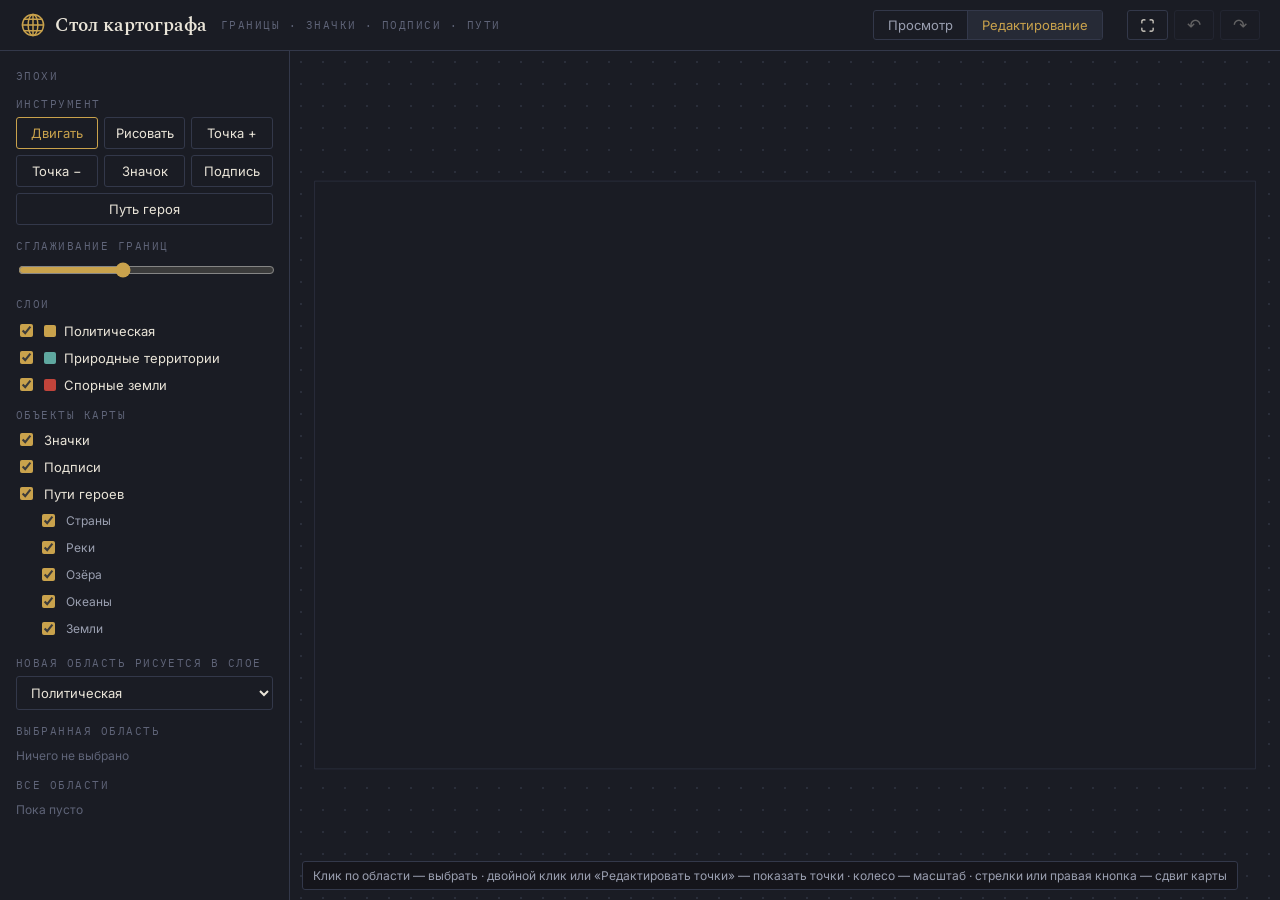
==== commit 2382047d: "Add files via upload" ====
--- a/stol-kartografa.html
+++ b/stol-kartografa.html
@@ -4,28 +4,47 @@
 <meta charset="UTF-8">
 <meta name="viewport" content="width=device-width, initial-scale=1.0">
 <title>Стол картографа</title>
+<link rel="icon" type="image/svg+xml" href="[data-uri]">
 <link href="https://fonts.googleapis.com/css2?family=Spectral:ital,wght@0,400;0,500;0,600;0,700;1,400&family=Inter:wght@400;500;600;700&family=IBM+Plex+Mono:wght@400;500&family=Caveat:wght@400;500;600;700&family=Pacifico&family=Playfair+Display:ital,wght@0,400;0,600;0,700;1,400&family=Lora:ital,wght@0,400;0,600;1,400&family=Merriweather:ital,wght@0,400;0,700;1,400&family=Kelly+Slab&family=Marck+Script&family=Pattaya&family=Bad+Script&family=EB+Garamond:ital,wght@0,400;0,500;0,600;0,700;1,400&display=swap" rel="stylesheet">
 <style>
-:root{--bg:#14151b;--bg-alt:#1a1c24;--card:#1f222c;--card-hover:#262a36;--border:#33384a;--text:#e9e4d8;--text-dim:#9a9fb0;--text-faint:#5f6478;--thread:#c1443b;--gold:#c9a24c;--teal:#5fa8a0;--rose:#b5698f;--violet:#8c7ec9;--gray:#7a7f92;--radius:3px}
+:root{--bg:#14151b;--bg-alt:#1a1c24;--card:#1f222c;--card-hover:#262a36;--border:#33384a;--border-soft:#2a2e3a;--text:#e9e4d8;--text-dim:#9a9fb0;--text-faint:#5f6478;--thread:#c1443b;--gold:#c9a24c;--teal:#5fa8a0;--rose:#b5698f;--violet:#8c7ec9;--gray:#7a7f92;--radius:3px}
 *{box-sizing:border-box}
+*{scrollbar-width:thin;scrollbar-color:var(--border) var(--bg-alt)}
+::-webkit-scrollbar{width:10px;height:10px}::-webkit-scrollbar-track{background:var(--bg-alt)}
+::-webkit-scrollbar-thumb{background:var(--border);border-radius:6px;border:2px solid var(--bg-alt);background-clip:padding-box}
+::-webkit-scrollbar-thumb:hover{background:var(--gold)}::-webkit-scrollbar-corner{background:var(--bg-alt)}::-webkit-scrollbar-button{display:none;width:0;height:0}
+input[type=checkbox],input[type=radio]{accent-color:var(--gold)}
 html,body{margin:0;height:100%}
 body{background:var(--bg);color:var(--text);font-family:'Inter',sans-serif;display:flex;flex-direction:column;-webkit-font-smoothing:antialiased}
 h1,h3{font-family:'Spectral',serif;font-weight:600;margin:0}
 button,input,select{font-family:inherit;color:var(--text);background:var(--bg-alt);border:1px solid var(--border);border-radius:var(--radius);padding:7px 10px;font-size:13px;outline:none}
 button{cursor:pointer}button:hover{background:var(--card-hover)}
 button:disabled{opacity:.35;cursor:default}
-#hist{margin-left:10px;display:flex;gap:6px}#hist button{font-size:17px;padding:4px 12px}
+#hist{margin-left:10px;display:flex;gap:6px}#hist button{font-size:17px;padding:4px 12px}#hist button svg{display:block}
+body.fs-edit header{position:fixed;top:10px;right:10px;z-index:30;padding:4px 6px;gap:6px;border:1px solid var(--border);border-radius:var(--radius);background:rgba(26,28,36,.94)}
+body.fs-edit header>:not(#hist){display:none}body.fs-edit #hist{margin-left:0}body.nopanel #side{display:none}
 button.on{border-color:var(--gold);color:var(--gold)}
 input:focus,select:focus{border-color:var(--thread)}
 header{display:flex;align-items:center;gap:14px;padding:10px 20px;background:var(--bg-alt);border-bottom:1px solid var(--border)}
-header h1{font-size:19px}header .mark{color:var(--gold);margin-right:6px}
+#backBtn{white-space:nowrap}
+.ep-list{display:flex;flex-direction:column;gap:4px;margin-bottom:10px}
+.ep-row{display:flex;align-items:center;gap:8px;padding:6px 8px;border:1px solid var(--border);border-radius:var(--radius);background:var(--card);cursor:pointer;font-size:13px}
+.ep-row:hover{background:var(--card-hover)}.ep-row.on{border-color:var(--gold)}
+.ep-row .i{font:10px 'IBM Plex Mono',monospace;color:var(--text-faint);width:14px;text-align:center}
+.ep-row .n{flex:1;min-width:0;overflow:hidden;text-overflow:ellipsis;white-space:nowrap}
+.ep-row .y{font:11px 'IBM Plex Mono',monospace;color:var(--text-faint);white-space:nowrap}
+.ep-acts{display:flex;gap:4px;margin:2px 0 6px}.ep-acts button{flex:1;padding:5px 4px;font-size:12px}
+.ep-tabs{display:flex;gap:2px;overflow-x:auto;margin:0 0 12px}.ep-tabs .map-list-tab{white-space:nowrap}
+#epBadge{position:absolute;left:12px;top:10px;z-index:5;pointer-events:none;font-size:12px;color:var(--gold);background:rgba(20,21,27,.85);padding:5px 10px;border-radius:var(--radius);border:1px solid var(--border)}
+#epBadge i{font-style:normal;color:var(--text-faint);margin-left:8px;font-family:'IBM Plex Mono',monospace;font-size:11px}
+body[data-mode=view] #epBadge{display:none}header h1{font-size:19px}header .mark{color:var(--gold);margin-right:9px;display:inline-flex;vertical-align:middle;position:relative;top:-1px}
 .eyebrow{font-family:'IBM Plex Mono',monospace;font-size:10.5px;letter-spacing:.14em;text-transform:uppercase;color:var(--text-faint);margin:14px 0 6px}
 #wrap{flex:1;display:flex;min-height:0}
 #side{width:290px;flex-shrink:0;background:var(--bg-alt);border-right:1px solid var(--border);padding:4px 16px 16px;overflow:auto}
 .row{display:flex;gap:6px;flex-wrap:wrap}.row>*{flex:1}
 label.lay{display:flex;align-items:center;gap:8px;font-size:13px;padding:4px 0;cursor:pointer}
 .sw{width:12px;height:12px;border-radius:2px;display:inline-block}
-#stage{flex:1;position:relative;overflow:hidden;background:#0e0f14}
+#stage{flex:1;position:relative;overflow:hidden;background:radial-gradient(circle,var(--border-soft) 1px,transparent 1px) 0 0/22px 22px,var(--bg-alt)}
 #svg{width:100%;height:100%;display:block;touch-action:none}
 #hint{position:absolute;left:12px;bottom:10px;font-size:12px;color:var(--text-dim);background:rgba(20,21,27,.85);padding:6px 10px;border-radius:var(--radius);border:1px solid var(--border)}
 .tl{padding:6px 8px;border:1px solid var(--border);border-radius:var(--radius);margin-bottom:4px;font-size:13px;cursor:pointer;display:flex;align-items:center;gap:8px;background:var(--card)}
@@ -96,12 +115,12 @@
 </style>
 </head>
 <body data-mode="edit">
-<header><h1><span class="mark">✦</span>Стол картографа</h1><span class="eyebrow" style="margin:0">границы · значки · подписи · пути</span><span id="bstat" class="eyebrow" style="margin:0 0 0 14px" hidden></span><div class="map-mode-seg" id="modeSeg"><button data-md="view">Просмотр</button><button data-md="edit" class="on">Редактирование</button></div><div id="hist"><button id="undo" title="Отменить (Ctrl+Z)">↶</button><button id="redo" title="Вернуть (Ctrl+Y)">↷</button></div></header>
+<header><button id="backBtn" type="button" title="Сохранить и вернуться в Мастерскую" hidden>← В мастерскую</button><h1><span class="mark" aria-hidden="true"><svg xmlns="http://www.w3.org/2000/svg" viewBox="0 0 64 64" width="26" height="26" fill="none" stroke="currentColor" style="display:block" stroke-width="3.6" stroke-linecap="round"><circle cx="32" cy="32" r="26"/><ellipse cx="32" cy="32" rx="12" ry="26"/><path d="M32 6v52M6 32h52M10.1 18h43.8M10.1 46h43.8"/></svg></span>Стол картографа</h1><span class="eyebrow" style="margin:0">границы · значки · подписи · пути</span><span id="bstat" class="eyebrow" style="margin:0 0 0 14px" hidden></span><div class="map-mode-seg" id="modeSeg"><button data-md="view">Просмотр</button><button data-md="edit" class="on">Редактирование</button></div><div id="hist"><button id="pnl" title="Показать/скрыть панель" hidden></button><button id="efs" title="Во весь экран"></button><button id="undo" title="Отменить (Ctrl+Z)">↶</button><button id="redo" title="Вернуть (Ctrl+Y)">↷</button></div></header>
 <div id="wrap">
 <aside id="side">
-  <div class="eyebrow">Карта</div>
-  <div class="row"><button id="loadImg">Загрузить изображение</button></div>
-  <input type="file" id="imgFile" accept="image/*" hidden><input type="file" id="tiFile" accept="image/*" hidden><input type="file" id="jsonFile" accept="application/json" hidden>
+  <input type="file" id="tiFile" accept="image/*" hidden>
+  <div class="eyebrow">Эпохи</div>
+  <div id="epBox"></div>
   <div class="eyebrow">Инструмент</div>
   <div class="row" id="tools">
     <button data-t="move" class="on">Двигать</button><button data-t="draw">Рисовать</button>
@@ -118,8 +137,6 @@
   <div id="props"><span style="font-size:12px;color:var(--text-faint)">Ничего не выбрано</span></div>
   <div class="eyebrow">Все области</div>
   <div id="list"></div>
-  <div class="eyebrow">Файл</div>
-  <div class="row"><button id="exp">Сохранить JSON</button><button id="imp">Открыть JSON</button></div>
   
 </aside>
 <div id="col"><div id="vtop" hidden></div>
@@ -128,7 +145,7 @@
     <defs><pattern id="hatch" width="8" height="8" patternUnits="userSpaceOnUse" patternTransform="rotate(45)"><line x1="0" y1="0" x2="0" y2="8" stroke="#c1443b" stroke-width="3" opacity=".7"/></pattern></defs>
     <g id="vp"></g>
   </svg>
-  <div id="hint"></div>
+  <div id="epBadge" hidden></div><div id="hint"></div>
   <div id="offer" hidden></div>
   <div id="info" hidden></div>
 </main>
@@ -470,7 +487,7 @@
 function redo(){if(!F.length)return;H.push(snap());restore(F.pop());lastK=''}
 const $=id=>document.getElementById(id),svg=$('svg'),vp=$('vp');
 const HINTS={view:'Клик по области — выбрать · двойной клик или «Редактировать точки» — показать точки · колесо — масштаб · стрелки или правая кнопка — сдвиг карты',move:'Редактирование: тяни точки · стрелки — сдвиг точки (Shift — крупнее) · Del — удалить · двойной клик по точке — острый угол · Esc или «Готово» — скрыть точки',
-draw:'Ставь точки; поставленную точку можно перетащить. Клик по существующей точке — общая граница; если указал две точки готовой границы, редактор предложит пройти по ней сам. Клик по первой точке или Enter — замкнуть, Esc — отмена',
+draw:'Ставь точки; поставленную точку можно перетащить. Курсор цепляется к точкам и линиям готовых границ (Alt — отключить магнит). Поставил точку на границе, затем кликнул другую точку границы — редактор предложит пройти по ней сам (путь виден пунктиром ещё до клика). Клик по первой точке или Enter — замкнуть, Esc — отмена',
 add:'Выбери область и нажми «Редактировать точки», затем клик по её границе — добавить точку (обновится у обоих соседей)',del:'Выбери область и нажми «Редактировать точки», затем клик по точке — удалить её из всех областей'};
 const pt=e=>{const r=svg.getBoundingClientRect();return{x:(e.clientX-r.left-V.x)/V.k,y:(e.clientY-r.top-V.y)/V.k}};
 const nid=()=>'n'+(uid++);
@@ -491,8 +508,8 @@
     if(t.layer==='dis')h+=`<path d="${d}" fill="url(#hatch)" pointer-events="none"/>`;
     if(t.id===sel)h+=`<path d="${d}" fill="none" stroke="#c9a24c" stroke-width="${3/k}" pointer-events="none"/>`});
   const et=S.terrs.find(t=>t.id===editId),ek=new Set();if(et)et.ring.forEach((a,i)=>{const b=et.ring[(i+1)%et.ring.length];ek.add(a<b?a+b:b+a)});
-  const seen=new Set();vis.forEach(t=>t.ring.forEach((a,i)=>{const b=t.ring[(i+1)%t.ring.length],key=a<b?a+b:b+a;if(seen.has(key))return;seen.add(key);const act=tool==='add'&&ek.has(key);
-    const A=S.nodes[a];h+=`<path data-e="${a}|${b}" d="M${A.x} ${A.y}${bez(a,b,m)}" fill="none" stroke="${act?'#c9a24c':'none'}" stroke-opacity=".35" stroke-width="${10/k}" stroke-linecap="round" style="${act?'cursor:crosshair':''}" ${act?'':'pointer-events="none"'}/>`}));
+  const seen=new Set();vis.forEach(t=>t.ring.forEach((a,i)=>{const b=t.ring[(i+1)%t.ring.length],key=a<b?a+b:b+a;if(seen.has(key))return;seen.add(key);const act=tool==='add'&&ek.has(key),dr=tool==='draw';
+    const A=S.nodes[a];h+=`<path data-e="${a}|${b}" d="M${A.x} ${A.y}${bez(a,b,m)}" fill="none" stroke="${act?'#c9a24c':dr?'transparent':'none'}" stroke-opacity=".35" stroke-width="${(dr?14:10)/k}" stroke-linecap="round" style="${act||dr?'cursor:crosshair':''}" ${act||dr?'':'pointer-events="none"'}/>`}));
   vis.forEach(t=>{const c=cen(t);h+=`<text x="${c.x}" y="${c.y}" text-anchor="middle" font-family="Spectral,serif" font-weight="600" font-size="${16/k}" fill="#fff" stroke="#14151b" stroke-width="${3/k}" paint-order="stroke" pointer-events="none">${esc(t.name)}</text>`});
   h+=extra(k);const used=new Set();if(tool==='draw')vis.forEach(t=>t.ring.forEach(n=>used.add(n)));else if(et&&S.vis[et.layer])et.ring.forEach(n=>used.add(n));draft.forEach(n=>used.add(n));
   used.forEach(n=>{const q=S.nodes[n],on=n===selN,r=on?R*1.5:R,sk=on?'#c1443b':'#14151b',sw=(on?2:1)/k;h+=q.sharp?`<rect data-n="${n}" x="${q.x-r}" y="${q.y-r}" width="${2*r}" height="${2*r}" fill="#c9a24c" stroke="${sk}" stroke-width="${sw}" style="cursor:move"/>`:`<circle data-n="${n}" cx="${q.x}" cy="${q.y}" r="${r}" fill="${m[n]&&m[n].size>2?'#5fa8a0':'#e9e4d8'}" stroke="${sk}" stroke-width="${sw}" style="cursor:move"/>`});
@@ -523,7 +540,9 @@
   const p=pt(e),n=e.target.dataset.n,ed=e.target.dataset.e,tid=e.target.dataset.t;
   if(e.button===1||e.button===2){drag={pan:1,sx:e.clientX,sy:e.clientY,vx:V.x,vy:V.y};svg.setPointerCapture(e.pointerId);return}
   if(tool==='draw'){
-    if(n){if(dbl('d',e)&&draft.length>=3&&n===draft[draft.length-1]){closeDraft();return}selN=n;drag={n,draw:1,sx:e.clientX,sy:e.clientY};svg.setPointerCapture(e.pointerId);render();return}
+    let hn=n;clearSnap();
+    if(!hn){const sn=snapAt(e,p);if(sn){if(sn.n)hn=sn.n;else{push();hn=splitEdge(sn.a,sn.b,sn.x,sn.y)}}}
+    if(hn){if(dbl('d',e)&&draft.length>=3&&hn===draft[draft.length-1]){closeDraft();return}selN=hn;drag={n:hn,draw:1,sx:e.clientX,sy:e.clientY};svg.setPointerCapture(e.pointerId);render();return}
     if(dbl('d',e)&&draft.length>=3){closeDraft();return}
     push();const id=nid();S.nodes[id]={x:p.x,y:p.y};draft.push(id);selN=id;render();return}
   if(tool==='add'&&ed){push();const[a,b]=ed.split('|'),id=nid();S.nodes[id]={x:p.x,y:p.y};
@@ -567,7 +586,7 @@
   if((e.key==='Delete'||e.key==='Backspace')&&selI&&!selN){push();delItem();render();return}
   if((e.key==='Delete'||e.key==='Backspace')&&selN&&S.nodes[selN]){push();removeNode(selN);selN=null;render();return}
   if(e.key==='Enter'){tool==='path'?finishPath():closeDraft()}
-  if(e.key==='Escape'){if(pd.length)pd=[];else if(draft.length){push();draft=[]}else if(editId)editId=null;else selI=null;selN=null;render()}});
+  if(e.key==='Escape'){if(pd.length)pd=[];else if(draft.length){push();draft=[]}else if(editId)editId=null;else if(selI)selI=null;else if(document.body.classList.contains('fs-edit')){setEditFs(false);return}selN=null;render()}});
 $('undo').onclick=undo;$('redo').onclick=redo;
 function hsv2rgb(h,s,v){const f=n=>{const k=(n+h/60)%6;return v-v*s*Math.max(0,Math.min(k,4-k,1))};return[f(5),f(3),f(1)].map(x=>Math.round(x*255))}
 function rgb2hsv(r,g,b){r/=255;g/=255;b/=255;const m=Math.max(r,g,b),d=m-Math.min(r,g,b);let h=0;if(d){h=m===r?((g-b)/d)%6:m===g?(b-r)/d+2:(r-g)/d+4;h*=60;if(h<0)h+=360}return[h,m?d/m:0,m]}
@@ -618,12 +637,7 @@
    const im=e.target.closest('[data-im]');if(im&&T){push();T.imode=im.dataset.im;render();return}}
   if(e.target.id==='pEdit'){editId=editId===sel?null:sel;selN=null;render();return}
   if(e.target.id==='pDel'){push();S.terrs=S.terrs.filter(t=>t.id!==sel);sel=null;editId=null;selN=null;render()}});
-$('loadImg').onclick=()=>$('imgFile').click();
-$('imgFile').onchange=e=>{const f=e.target.files[0];if(!f)return;const r=new FileReader();r.onload=()=>{const im=new Image();im.onload=()=>{S.img=r.result;S.w=im.naturalWidth;S.h=im.naturalHeight;fit();render()};im.src=r.result};r.readAsDataURL(f)};
 function fit(){document.body.style.setProperty('--ar',S.w+'/'+S.h);const b=svg.getBoundingClientRect();V.k=Math.min(b.width/S.w,b.height/S.h)*.95;FK=V.k;V.x=(b.width-S.w*V.k)/2;V.y=(b.height-S.h*V.k)/2}
-$('exp').onclick=()=>{const a=document.createElement('a');a.href=URL.createObjectURL(new Blob([JSON.stringify(S)],{type:'application/json'}));a.download='stol-kartografa.json';a.click()};
-$('imp').onclick=()=>$('jsonFile').click();
-$('jsonFile').onchange=e=>{const f=e.target.files[0];if(!f)return;f.text().then(t=>{try{S=Object.assign(S,JSON.parse(t));norm();uid=1000+S.terrs.length*100+Object.keys(S.nodes).length;sel=null;selN=null;editId=null;selI=null;pd=[];draft=[];H=[];F=[];$('smooth').value=S.smooth;fit();render()}catch(_){alert('Не удалось прочитать файл')}})};
 
 /* ===== значки, подписи, пути героев ===== */
 let dk='',dt=0,dx=0,dy=0;
@@ -667,6 +681,30 @@
   el.onclick=e=>{const c=e.target.closest('[data-c]'),i=e.target.closest('[data-i]');if(c){cat=MARKER_ICON_CATEGORIES.find(x=>x.key===c.dataset.c);draw()}if(i){push();mk.icon=i.dataset.i;closePk();render()}}}
 
 /* ===== подсказка: пройти по готовой границе ===== */
+/* ===== магнит: цепляемся к существующим точкам и к линиям границ (Alt — отключить) ===== */
+function splitEdge(a,b,x,y){const id=nid();S.nodes[id]={x,y};
+  S.terrs.forEach(t=>{const r=t.ring,l=r.length;for(let i=0;i<l;i++){const u=r[i],v=r[(i+1)%l];if((u===a&&v===b)||(u===b&&v===a)){r.splice(i+1,0,id);break}}});return id}
+function snapAt(e,p){
+  if(e.altKey)return null;const k=V.k;let best=null,bd=12/k;const used=new Set();
+  S.terrs.forEach(t=>{if(S.vis[t.layer])t.ring.forEach(n=>used.add(n))});
+  used.forEach(n=>{if(draft.includes(n)&&!(draft.length>=3&&n===draft[0]))return;const q=S.nodes[n];if(!q)return;const d=Math.hypot(q.x-p.x,q.y-p.y);if(d<bd){bd=d;best=n}});
+  if(best)return{n:best};
+  const el=e.target&&e.target.dataset&&e.target.dataset.e?e.target:null;if(!el||!el.getTotalLength)return null;
+  const[a,b]=el.dataset.e.split('|'),L=el.getTotalLength(),N=Math.max(24,Math.ceil(L*k/4));let bp=null,bq=1e9;
+  for(let i=0;i<=N;i++){const q=el.getPointAtLength(L*i/N),d=Math.hypot(q.x-p.x,q.y-p.y);if(d<bq){bq=d;bp=q}}
+  if(!bp||bq>9/k)return null;return{a,b,x:bp.x,y:bp.y}}
+function clearSnap(){const g=document.getElementById('snapG');if(g)g.remove()}
+let hvRaf=0;
+function hoverSnap(e){if(hvRaf)return;const ev={clientX:e.clientX,clientY:e.clientY,altKey:e.altKey,target:e.target};
+  hvRaf=requestAnimationFrame(()=>{hvRaf=0;paintSnap(ev)})}
+function paintSnap(ev){clearSnap();if(off||drag||tool!=='draw'||mode!=='edit')return;
+  const sn=snapAt(ev,pt(ev));if(!sn)return;const k=V.k,q=sn.n?S.nodes[sn.n]:sn,last=draft[draft.length-1];
+  let h='';
+  if(sn.n&&last&&last!==sn.n){const P=findPaths(last,sn.n);if(P.length)h+=`<polyline points="${P[0].map(n=>S.nodes[n].x+','+S.nodes[n].y).join(' ')}" fill="none" stroke="#c9a24c" stroke-width="${4/k}" stroke-opacity=".55" stroke-dasharray="${8/k} ${5/k}" stroke-linecap="round" stroke-linejoin="round"/>`}
+  h+=`<circle cx="${q.x}" cy="${q.y}" r="${9/k}" fill="${sn.n?'none':'rgba(201,162,76,.25)'}" stroke="#c9a24c" stroke-width="${2/k}"/>`;
+  const g=document.createElementNS('http://www.w3.org/2000/svg','g');g.id='snapG';g.setAttribute('pointer-events','none');g.innerHTML=h;vp.appendChild(g)}
+svg.addEventListener('pointermove',e=>{if(!drag&&mode==='edit'&&tool==='draw')hoverSnap(e);else clearSnap()});
+svg.addEventListener('pointerleave',clearSnap);
 function straight(n){if(draft.length>=3&&n===draft[0])closeDraft();else if(!draft.includes(n)){push();draft.push(n);render()}}
 function route(a,b,ban){const m=nb(),D={[a]:0},prev={},done=new Set();
   for(;;){let u=null;for(const k in D)if(!done.has(k)&&(u===null||D[k]<D[u]))u=k;if(u===null||u===b)break;done.add(u);
@@ -708,7 +746,7 @@
 function layersPanel(){const row=(n,on,a)=>`<div class="layer-row ${on?'':'off'}" ${a}><span>${n}</span>${ico(IC.eye)}</div>`;
   return Object.entries(LAYERS).map(([k,l])=>row(l.n,S.vis[k],`data-vl="${k}"`)).join('')+'<div class="layer-div"></div>'+row('Значки',S.vis.markers!==0,'data-vl="markers"')+row('Подписи',S.vis.labels!==0,'data-vl="labels"')+`<div class="layer-sub-list">${MAP_LABEL_TYPE_ORDER.map(t=>row(MAP_LABEL_TYPES[t].short,S.lt[t]!==0,`data-vlt="${t}"`)).join('')}</div>`+row('Пути героев',S.vis.paths!==0,'data-vl="paths"')+'<div class="layer-div"></div><div class="layer-acts"><button data-vall="1">Все названия</button><button data-vall="0">Скрыть все</button></div>'}
 function buildView(){
-  $('vtop').innerHTML=`<div class="canvas-toolbar"><h3>${esc(S.name||'Карта')}</h3><div style="display:flex;gap:8px;align-items:center;flex-wrap:wrap"><div class="zc"><button id="vzm">−</button><span class="mono" id="vzl" style="font-size:12px;color:var(--text-faint);min-width:44px;text-align:center">100%</span><button id="vzp">+</button></div><button class="map-icon-btn" id="vctr" title="Центрировать">${ico(IC.ctr)}</button><button class="map-icon-btn" id="vfs" title="Во весь экран">${ico(IC.fs)}</button><div class="map-layers-wrap"><button class="map-layers-btn" id="vlay">${ico(IC.stack,14)} Слои ${ico(IC.chev,11)}</button><div class="map-layers-panel" id="vlp" hidden></div></div></div></div><div class="eyebrow" style="margin:0 0 10px">Колесо мыши — масштаб · перетаскивание фона — панорама · клик по значку, подписи, пути или области — подробности</div>`;
+  $('vtop').innerHTML=`<div class="canvas-toolbar"><h3>${esc(S.name||'Карта')}</h3><div style="display:flex;gap:8px;align-items:center;flex-wrap:wrap"><div class="zc"><button id="vzm">−</button><span class="mono" id="vzl" style="font-size:12px;color:var(--text-faint);min-width:44px;text-align:center">100%</span><button id="vzp">+</button></div><button class="map-icon-btn" id="vctr" title="Центрировать">${ico(IC.ctr)}</button><button class="map-icon-btn" id="vfs" title="Во весь экран">${ico(IC.fs)}</button><div class="map-layers-wrap"><button class="map-layers-btn" id="vlay">${ico(IC.stack,14)} Слои ${ico(IC.chev,11)}</button><div class="map-layers-panel" id="vlp" hidden></div></div></div></div>${epTabs()}<div class="eyebrow" style="margin:0 0 10px">Колесо мыши — масштаб · перетаскивание фона — панорама · клик по значку, подписи, пути или области — подробности</div>`;
   viewList()}
 function viewList(){
   const tabs=[['m','Значки',S.markers.length],['l','Названия',S.labels.length],['p','Пути',S.paths.length],['t','Территории',S.terrs.length]];
@@ -732,16 +770,23 @@
   if(it){const k=it.dataset.m?'m':it.dataset.l?'l':it.dataset.p?'p':'t';showInfo(k,it.dataset.m||it.dataset.l||it.dataset.p||it.dataset.t||it.dataset.ti)}else if(!$('info').hidden)hideInfo();
   drag={pan:1,sx:e.clientX,sy:e.clientY,vx:V.x,vy:V.y};svg.setPointerCapture(e.pointerId)}
 function zoomBy(f){const r=svg.getBoundingClientRect(),mx=r.width/2,my=r.height/2,k=Math.min(8,Math.max(.1,V.k*f));V.x=mx-(mx-V.x)*k/V.k;V.y=my-(my-V.y)*k/V.k;V.k=k;render(1)}
+function setEditFs(on){
+  const b=document.body;b.classList.toggle('fs-edit',on);if(!on)b.classList.remove('nopanel');
+  $('efs').innerHTML=ico(on?IC.x:IC.fs);$('efs').title=on?'Свернуть (Esc)':'Во весь экран';$('pnl').hidden=!on;
+  const de=document.documentElement;
+  if(on){try{de.requestFullscreen&&de.requestFullscreen().catch(()=>{})}catch(_){}}
+  else if(document.fullscreenElement){document.exitFullscreen().catch(()=>{})}
+  requestAnimationFrame(()=>{fit();render(1)})}
 function toggleFs(){document.body.classList.toggle('fs');const on=document.body.classList.contains('fs');$('vfs').innerHTML=ico(on?IC.x:IC.fs);$('vfs').title=on?'Свернуть':'Во весь экран';fit();render(1)}
 function goTo(k,id){let q;if(k==='t'){const t=S.terrs.find(x=>x.id===id);q=t&&cen(t)}else{const o=(k==='m'?S.markers:k==='l'?S.labels:S.paths).find(x=>x.id===id);q=o&&(k==='p'?{x:o.points.reduce((a,b)=>a+b.x,0)/o.points.length,y:o.points.reduce((a,b)=>a+b.y,0)/o.points.length}:o)}
   if(!q)return;const b=svg.getBoundingClientRect();if(V.k<FK*1.5)V.k=FK*1.5;V.x=b.width/2-q.x*V.k;V.y=b.height/2-q.y*V.k;showInfo(k,id);$('stage').scrollIntoView({behavior:'smooth',block:'nearest'})}
-function setMode(m){if(mode===m)return;closePk();mode=m;document.body.dataset.mode=m;document.body.classList.remove('fs');
+function setMode(m){if(mode===m)return;closePk();if(document.body.classList.contains('fs-edit'))setEditFs(false);mode=m;document.body.dataset.mode=m;document.body.classList.remove('fs');
   [...$('modeSeg').children].forEach(b=>b.classList.toggle('on',b.dataset.md===m));
   draft=[];pd=[];off=null;$('offer').hidden=true;selN=null;editId=null;drag=null;
   if(m==='view'){setTool('move');sel=null;selI=null;buildView();$('vtop').hidden=false;$('vlist').hidden=false}else{$('vtop').hidden=true;$('vlist').hidden=true;$('info').hidden=true}
   fit();render()}
 $('modeSeg').onclick=e=>{const b=e.target.closest('[data-md]');if(b)setMode(b.dataset.md)};
-$('vtop').addEventListener('click',e=>{const t=e.target,pn=$('vlp');
+$('vtop').addEventListener('click',e=>{const t=e.target,pn=$('vlp');const ep=t.closest('[data-ep]');if(ep)return epSwitch(ep.dataset.ep);
   if(t.closest('#vzm'))return zoomBy(1/1.25);if(t.closest('#vzp'))return zoomBy(1.25);
   if(t.closest('#vctr')){fit();return render(1)}if(t.closest('#vfs'))return toggleFs();
   if(t.closest('#vlay')){pn.hidden=!pn.hidden;if(!pn.hidden)pn.innerHTML=layersPanel();$('vlay').classList.toggle('open',!pn.hidden);return}
@@ -756,48 +801,107 @@
 /* ===== связь с Мастерской миров (контракт — см. комментарий в app.js, STOL-BRIDGE) ===== */
 const qs=new URLSearchParams(location.search);
 let bridge=null,saveT=0,ackT=0;
+const embedded=window.parent!==window,host=window.opener||(embedded?window.parent:null);
 const refOrigin=(()=>{try{return document.referrer?new URL(document.referrer).origin:'*'}catch(_){return'*'}})();
-const sigOf=()=>JSON.stringify([S.markers,S.labels,S.paths,S.nodes,S.terrs,Object.keys(S.imgs),S.vis,S.lt]);
+const sigOf=()=>JSON.stringify([S.markers,S.labels,S.paths,S.nodes,S.terrs,Object.keys(S.imgs),S.vis,S.lt,EP.cur,EP.list.map(e=>[e.id,e.name,e.years])]);
 function setStatus(t,bad){const el=$('bstat');el.textContent=t;el.style.color=bad?'var(--thread)':'var(--text-faint)';el.hidden=!t}
-function toPct(){const X=v=>v/S.w*100,Y=v=>v/S.h*100,nodes={};
+const EP={list:[],cur:null};
+function snapPct(){const X=v=>v/S.w*100,Y=v=>v/S.h*100,nodes={};
   for(const id in S.nodes){const n=S.nodes[id];nodes[id]={...n,x:X(n.x),y:Y(n.y)}}
   const terrs=S.terrs.map(t=>{const o={...t};if(t.ix!==undefined)o.ix=X(t.ix);if(t.iy!==undefined)o.iy=Y(t.iy);if(t.isz!==undefined)o.isz=X(t.isz);return o});
   return{markers:S.markers.map(o=>({...o,x:X(o.x),y:Y(o.y)})),labels:S.labels.map(o=>({...o,x:X(o.x),y:Y(o.y)})),
-    paths:S.paths.map(p=>({...p,points:p.points.map(q=>({x:X(q.x),y:Y(q.y)}))})),geo:{nodes,terrs,imgs:S.imgs},
-    layers:{markers:S.vis.markers!==0,labels:S.vis.labels!==0,paths:S.vis.paths!==0,labelTypes:Object.fromEntries(Object.entries(S.lt).map(([k,v])=>[k,v!==0])),terr:{pol:!!S.vis.pol,nat:!!S.vis.nat,dis:!!S.vis.dis}}}}
+    paths:S.paths.map(p=>({...p,points:p.points.map(q=>({x:X(q.x),y:Y(q.y)}))})),geo:{nodes,terrs}}}
+function commitEpoch(){const e=EP.list.find(x=>x.id===EP.cur);if(e)e.d=snapPct()}
+function toPct(){commitEpoch();const f=EP.list[0].d;
+  return{markers:f.markers,labels:f.labels,paths:f.paths,geo:{nodes:f.geo.nodes,terrs:f.geo.terrs,imgs:S.imgs},
+    layers:{markers:S.vis.markers!==0,labels:S.vis.labels!==0,paths:S.vis.paths!==0,labelTypes:Object.fromEntries(Object.entries(S.lt).map(([k,v])=>[k,v!==0])),terr:{pol:!!S.vis.pol,nat:!!S.vis.nat,dis:!!S.vis.dis}},
+    epochs:EP.list.map(e=>({id:e.id,name:e.name,years:e.years||'',markers:e.d.markers,labels:e.d.labels,paths:e.d.paths,geo:e.d.geo})),epoch:EP.cur}}
+function applyEpoch(d){const X=v=>v*S.w/100,Y=v=>v*S.h/100,g=d.geo||{};
+  S.markers=(d.markers||[]).map(o=>({...o,x:X(o.x),y:Y(o.y)}));
+  S.labels=(d.labels||[]).map(o=>({...o,x:X(o.x),y:Y(o.y)}));
+  S.paths=(d.paths||[]).map(p=>({...p,points:(p.points||[]).map(q=>({x:X(q.x),y:Y(q.y)}))}));
+  S.nodes={};for(const id in (g.nodes||{})){const n=g.nodes[id];S.nodes[id]={...n,x:X(n.x),y:Y(n.y)}}
+  S.terrs=(g.terrs||[]).map(t=>{const o={...t};if(t.ix!==undefined)o.ix=X(t.ix);if(t.iy!==undefined)o.iy=Y(t.iy);if(t.isz!==undefined)o.isz=X(t.isz);return o});
+  let mx=0;[...Object.keys(S.nodes),...S.terrs.map(t=>t.id),...Object.keys(S.imgs||{}),...S.markers.map(o=>o.id),...S.labels.map(o=>o.id),...S.paths.map(o=>o.id)].forEach(id=>{const r=/^[a-z](\d+)$/.exec(id);if(r)mx=Math.max(mx,+r[1])});
+  uid=Math.max(uid,mx+1)}
+/* ===== эпохи: одна карта — несколько состояний мира ===== */
+const EPID=()=>'ep'+Date.now().toString(36)+Math.random().toString(36).slice(2,5);
+const epCur=()=>EP.list.find(e=>e.id===EP.cur);
+function epReset(){H=[];F=[];sel=null;selI=null;selN=null;editId=null;draft=[];pd=[];off=null;drag=null;$('offer').hidden=true;$('info').hidden=true;closePk()}
+function epRefresh(){epReset();render();epPanel();if(mode==='view')buildView()}
+function epSwitch(id){if(id===EP.cur||!EP.list.some(e=>e.id===id))return;commitEpoch();EP.cur=id;applyEpoch(epCur().d);epRefresh()}
+function epAdd(copy){commitEpoch();const c=epCur(),e={id:EPID(),name:'Эпоха '+(EP.list.length+1),years:'',
+    d:copy?JSON.parse(JSON.stringify(c.d)):{markers:[],labels:[],paths:[],geo:{nodes:{},terrs:[]}}};
+  EP.list.splice(EP.list.indexOf(c)+1,0,e);EP.cur=e.id;applyEpoch(e.d);epRefresh();const n=$('epName');if(n){n.focus();n.select()}}
+function epMove(dir){const i=EP.list.findIndex(e=>e.id===EP.cur),j=i+dir;if(j<0||j>=EP.list.length)return;[EP.list[i],EP.list[j]]=[EP.list[j],EP.list[i]];epPanel()}
+let epDelT=0;
+function epDel(){const b=$('epDel');
+  if(EP.list.length<2){setStatus('Должна остаться хотя бы одна эпоха',true);setTimeout(()=>setStatus(''),2500);return}
+  if(!b.dataset.sure){b.dataset.sure=1;b.textContent='Точно удалить?';clearTimeout(epDelT);epDelT=setTimeout(()=>{if(b.isConnected){delete b.dataset.sure;b.textContent='Удалить'}},3000);return}
+  const i=EP.list.findIndex(e=>e.id===EP.cur);EP.list.splice(i,1);const n=EP.list[Math.min(i,EP.list.length-1)];EP.cur=n.id;applyEpoch(n.d);epRefresh()}
+function epBadge(){const e=epCur(),b=$('epBadge');if(!e||!b)return;b.hidden=false;b.innerHTML=esc(e.name)+(e.years?`<i>${esc(e.years)}</i>`:'')}
+function epPanel(){const box=$('epBox'),c=epCur();if(!box||!c)return;
+  box.innerHTML=`<div class="ep-list">${EP.list.map((e,i)=>`<div class="ep-row ${e.id===EP.cur?'on':''}" data-ep="${e.id}"><span class="i">${i+1}</span><span class="n">${esc(e.name)}</span><span class="y">${esc(e.years||'')}</span></div>`).join('')}</div>
+  <div class="fld">Название эпохи<input id="epName" value="${esc(c.name)}"></div>
+  <div class="fld">Годы или подпись<input id="epYears" value="${esc(c.years||'')}" placeholder="например, 1204–1250"></div>
+  <div class="ep-acts"><button id="epUp" title="Сдвинуть раньше">↑</button><button id="epDown" title="Сдвинуть позже">↓</button><button id="epDel" class="danger">Удалить</button></div>
+  <div class="row"><button id="epCopy" title="Новая эпоха со всем, что есть на карте сейчас">+ Копия этой</button><button id="epNew" title="Новая эпоха с чистой картой">+ Пустая</button></div>`;
+  epBadge()}
+$('epBox').addEventListener('click',e=>{e.stopPropagation();const r=e.target.closest('[data-ep]'),id=e.target.id;
+  if(r)return epSwitch(r.dataset.ep);if(id==='epCopy')return epAdd(1);if(id==='epNew')return epAdd(0);
+  if(id==='epUp')return epMove(-1);if(id==='epDown')return epMove(1);if(id==='epDel')return epDel()});
+$('epBox').addEventListener('input',e=>{e.stopPropagation();const c=epCur(),i=e.target;if(!c)return;
+  if(i.id==='epName')c.name=i.value;else if(i.id==='epYears')c.years=i.value;else return;
+  const r=$('epBox').querySelector(`[data-ep="${c.id}"]`);if(r){r.querySelector('.n').textContent=c.name;r.querySelector('.y').textContent=c.years||''}epBadge()});
+function epTabs(){return EP.list.length>1?`<div class="ep-tabs map-list-tabs">${EP.list.map(e=>`<div class="map-list-tab ${e.id===EP.cur?'on':''}" data-ep="${e.id}">${esc(e.name)}${e.years?`<span class="cnt">${esc(e.years)}</span>`:''}</div>`).join('')}</div>`:''}
 function loadMap(m,mode){const im=new Image(),go=()=>{
     S.img=m.image||null;S.name=m.name||'Карта';
     if(m.image){S.w=im.naturalWidth;S.h=im.naturalHeight}else{S.w=1600;S.h=Math.round(1600/(m.aspect||1.6))}
-    const X=v=>v*S.w/100,Y=v=>v*S.h/100,g=m.geo||{},ly=m.layers||{},tv=ly.terr||{};
-    S.markers=(m.markers||[]).map(o=>({...o,x:X(o.x),y:Y(o.y)}));
-    S.labels=(m.labels||[]).map(o=>({...o,x:X(o.x),y:Y(o.y)}));
-    S.paths=(m.paths||[]).map(p=>({...p,points:(p.points||[]).map(q=>({x:X(q.x),y:Y(q.y)}))}));
-    S.nodes={};for(const id in (g.nodes||{})){const n=g.nodes[id];S.nodes[id]={...n,x:X(n.x),y:Y(n.y)}}
-    S.terrs=(g.terrs||[]).map(t=>{const o={...t};if(t.ix!==undefined)o.ix=X(t.ix);if(t.iy!==undefined)o.iy=Y(t.iy);if(t.isz!==undefined)o.isz=X(t.isz);return o});
+    const g=m.geo||{},ly=m.layers||{},tv=ly.terr||{};
+    S.imgs=g.imgs||{};
+    EP.list=(m.epochs&&m.epochs.length?m.epochs:[{id:'ep1',name:'Основная эпоха',years:'',markers:m.markers,labels:m.labels,paths:m.paths,geo:{nodes:g.nodes,terrs:g.terrs}}]).map(e=>({id:e.id,name:e.name||'Эпоха',years:e.years||'',d:{markers:e.markers||[],labels:e.labels||[],paths:e.paths||[],geo:{nodes:(e.geo||{}).nodes||{},terrs:(e.geo||{}).terrs||[]}}}));
+    EP.cur=EP.list.some(e=>e.id===m.epoch)?m.epoch:EP.list[0].id;uid=1;
+    applyEpoch(epCur().d);
     S.imgs=g.imgs||{};
     S.vis={pol:tv.pol===false?0:1,nat:tv.nat===false?0:1,dis:tv.dis===false?0:1,markers:ly.markers===false?0:1,labels:ly.labels===false?0:1,paths:ly.paths===false?0:1};
     S.lt=Object.assign({country:1,river:1,lake:1,ocean:1,land:1},Object.fromEntries(Object.entries(ly.labelTypes||{}).map(([a,b])=>[a,b===false?0:1])));
     let mx=0;[...Object.keys(S.nodes),...S.terrs.map(t=>t.id),...Object.keys(S.imgs),...S.markers.map(o=>o.id),...S.labels.map(o=>o.id),...S.paths.map(o=>o.id)].forEach(id=>{const r=/^[a-z](\d+)$/.exec(id);if(r)mx=Math.max(mx,+r[1])});
     uid=mx+1;H=[];F=[];sel=null;selI=null;selN=null;editId=null;draft=[];pd=[];off=null;
-    document.title=S.name+' — Стол картографа';$('loadImg').hidden=true;$('imp').hidden=true;
-    document.body.classList.remove('loading');bridge.ready=true;bridge.savedSig=sigOf();setStatus('Связь с Мастерской установлена');
+    document.title=S.name+' — Стол картографа';
+    epPanel();document.body.classList.remove('loading');bridge.ready=true;bridge.savedSig=sigOf();setStatus('Связь с Мастерской установлена');
     mode==='view'?setMode('view'):setMode('edit');fit();render();if(mode==='view')buildView()};
   if(m.image){im.onload=go;im.onerror=go;im.src=m.image}else go()}
-function sendSave(){if(!window.opener||window.opener.closed){setStatus('Мастерская закрыта — изменения не сохранены. Скачай JSON.',true);return}
-  bridge.pending=sigOf();window.opener.postMessage({type:'stol:save',patch:toPct()},refOrigin);setStatus('Сохраняю…');
+function sendSave(){if(!host||host.closed){setStatus('Мастерская закрыта — изменения не сохранены. Открой стол заново из Мастерской.',true);return}
+  bridge.pending=sigOf();host.postMessage({type:'stol:save',patch:toPct()},refOrigin);setStatus('Сохраняю…');
   clearTimeout(ackT);ackT=setTimeout(()=>setStatus('Нет ответа от Мастерской — изменения могут быть не сохранены',true),5000)}
 if(qs.get('mode')){
   bridge={ready:false,mode:qs.get('mode')==='edit'?'edit':'view'};
-  if(window.opener){
+  if(host){
     document.body.classList.add('loading');setStatus('Загрузка карты из Мастерской…');
-    addEventListener('message',e=>{if(e.source!==window.opener||!e.data)return;
+    addEventListener('message',e=>{if(e.source!==host||!e.data)return;
       if(e.data.type==='stol:init'&&e.data.map)loadMap(e.data.map,bridge.mode);
       if(e.data.type==='stol:saved'){clearTimeout(ackT);bridge.savedSig=bridge.pending;setStatus('Сохранено в Мастерской')}});
-    window.opener.postMessage({type:'stol:ready'},refOrigin);
+    host.postMessage({type:'stol:ready'},refOrigin);
     setInterval(()=>{if(!bridge.ready)return;const sg=sigOf();if(sg===(bridge.pending||bridge.savedSig))return;clearTimeout(saveT);saveT=setTimeout(sendSave,500);bridge.pending=sg},700);
     addEventListener('beforeunload',e=>{if(bridge.ready&&sigOf()!==bridge.savedSig){e.preventDefault();e.returnValue=''}});
   }else setStatus('Открой карту из Мастерской миров — отсюда данных нет',true);
 }
+$('efs').innerHTML=ico(IC.fs);
+$('pnl').innerHTML='<svg viewBox="0 0 24 24" width="16" height="16" fill="none" stroke="currentColor" stroke-width="1.8" stroke-linecap="round" stroke-linejoin="round"><rect x="3" y="4" width="18" height="16" rx="2"/><path d="M9 4v16"/></svg>';
+$('efs').onclick=()=>setEditFs(!document.body.classList.contains('fs-edit'));
+$('pnl').onclick=()=>{document.body.classList.toggle('nopanel');requestAnimationFrame(()=>{fit();render(1)})};
+document.addEventListener('fullscreenchange',()=>{if(!document.fullscreenElement&&document.body.classList.contains('fs-edit'))setEditFs(false)});
+/* ===== возврат в Мастерскую: сначала дожидаемся сохранения ===== */
+function leave(){
+  if(embedded){host.postMessage({type:'stol:close'},refOrigin)}
+  else{try{window.opener&&!window.opener.closed&&window.opener.focus()}catch(_){}window.close()}}
+$('backBtn').hidden=!host;
+$('backBtn').onclick=()=>{
+  const b=$('backBtn');b.disabled=true;
+  if(bridge&&bridge.ready&&sigOf()!==bridge.savedSig){
+    clearTimeout(saveT);sendSave();const t0=Date.now();
+    const w=setInterval(()=>{if(sigOf()===bridge.savedSig||Date.now()-t0>3000){clearInterval(w);leave()}},80)}
+  else leave()};
 fit();render();addEventListener('resize',()=>{fit();render()});
 </script>
 </body>
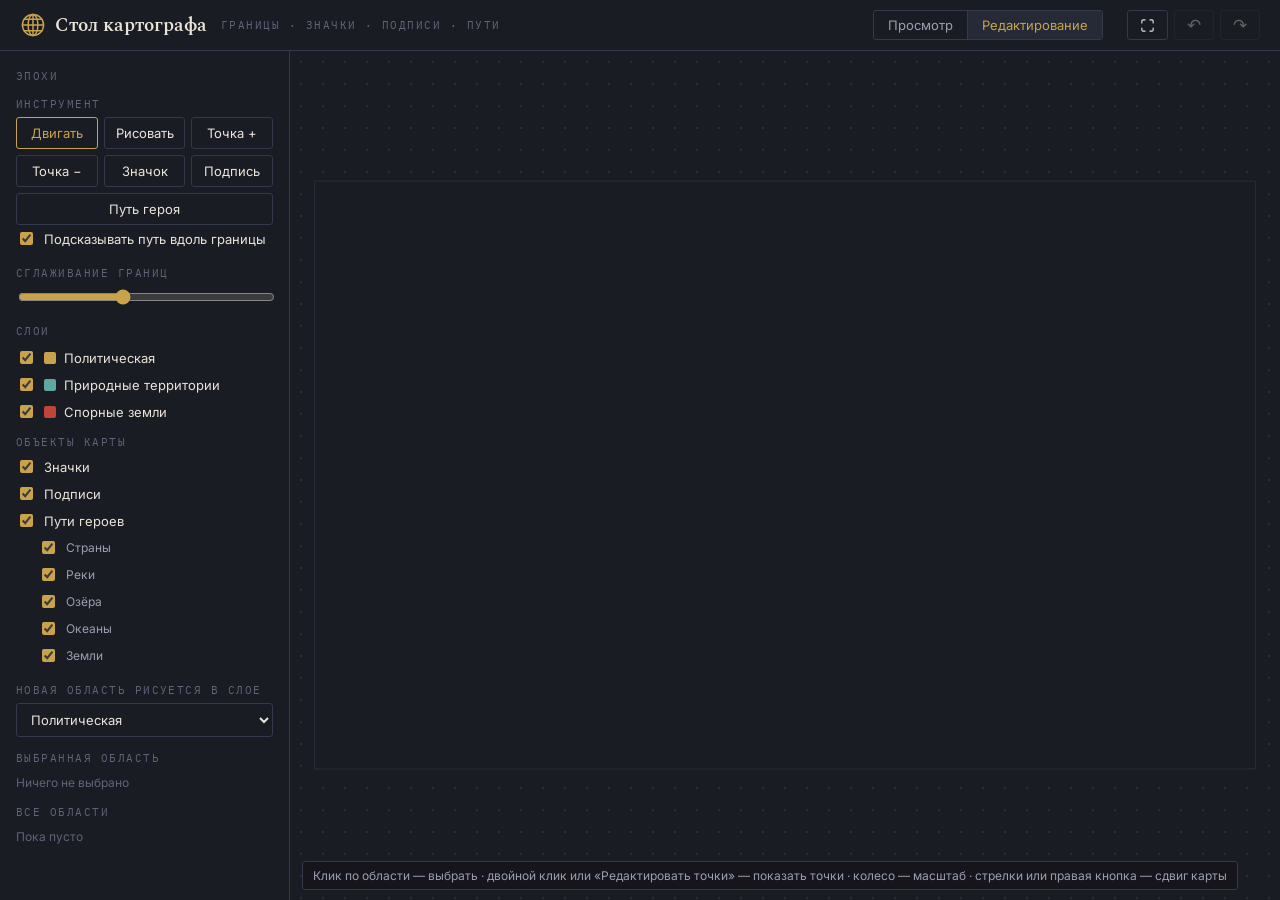
==== commit 782baba6: "Add files via upload" ====
--- a/stol-kartografa.html
+++ b/stol-kartografa.html
@@ -108,6 +108,11 @@
 .empty-tab{padding:50px 20px;text-align:center;color:var(--text-faint);font-size:13.5px}
 .pdot{width:14px;height:14px;border-radius:50%;display:inline-block;flex-shrink:0}
 #offer{position:absolute;z-index:20;width:250px;background:var(--card);border:1px solid var(--gold);border-radius:var(--radius);padding:10px;box-shadow:0 8px 24px rgba(0,0,0,.5);font-size:13px}
+#walk{position:absolute;z-index:19;max-width:270px;background:var(--card);border:1px solid var(--gold);border-radius:var(--radius);padding:8px;box-shadow:0 8px 24px rgba(0,0,0,.5);font-size:12px}
+#walk .wt{font:10px 'IBM Plex Mono',monospace;letter-spacing:.08em;text-transform:uppercase;color:var(--text-faint);margin:0 0 6px}
+#walk .wr{display:flex;gap:4px;margin-bottom:4px}#walk .wr button{font-size:12px;padding:6px 8px;text-align:left}#walk .wr button:first-child{flex:1}
+#walk kbd{font:10px 'IBM Plex Mono',monospace;color:var(--text-faint);margin-left:6px}
+#walk .wx{margin-top:4px;text-align:right}#walk .wx a{font-size:11px;color:var(--text-faint);cursor:pointer;text-decoration:underline}#walk .wx a:hover{color:var(--text)}
 #offer p{margin:0 0 8px;line-height:1.4}#offer .row{gap:6px}#offer button{font-size:12px;padding:6px 8px}
 .mi{width:20px;height:20px;border-radius:50%;display:inline-flex;align-items:center;justify-content:center;color:#14151b;border:1.5px solid rgba(20,21,27,.8);flex-shrink:0}
 .mi svg{width:12px;height:12px;display:block;stroke:currentColor;fill:none;stroke-width:2;stroke-linecap:round;stroke-linejoin:round}
@@ -127,6 +132,7 @@
     <button data-t="add">Точка +</button><button data-t="del">Точка −</button>
     <button data-t="marker">Значок</button><button data-t="label">Подпись</button><button data-t="path">Путь героя</button>
   </div>
+  <label class="lay" title="После клика по точке готовой границы показывать, куда можно идти вдоль неё"><input type="checkbox" id="walkOn" checked>Подсказывать путь вдоль границы</label>
   <div class="eyebrow">Сглаживание границ</div>
   <input type="range" id="smooth" min="0" max="1.5" step="0.05" value="0.6" style="width:100%">
   <div class="eyebrow">Слои</div>
@@ -146,7 +152,7 @@
     <g id="vp"></g>
   </svg>
   <div id="epBadge" hidden></div><div id="hint"></div>
-  <div id="offer" hidden></div>
+  <div id="offer" hidden></div><div id="walk" hidden></div>
   <div id="info" hidden></div>
 </main>
 <div id="vlist" hidden></div></div>
@@ -478,6 +484,7 @@
 };
 /* ===== конец ===== */
 let S={name:'Карта',img:null,w:1600,h:1000,nodes:{},terrs:[],vis:{pol:1,nat:1,dis:1,markers:1,labels:1,paths:1},smooth:.6,markers:[],labels:[],paths:[],lt:{country:1,river:1,lake:1,ocean:1,land:1},imgs:{}};
+let walk=null,walkHi=0,walkLast=null,walkOn=(()=>{try{return localStorage.getItem('stol.walk')!=='0'}catch(_){return true}})();
 let V={x:20,y:20,k:.6},tool='move',draft=[],sel=null,selN=null,editId=null,drag=null,uid=1,selI=null,pd=[],off=null;
 let H=[],F=[],lastK='',lastT=0;
 const snap=()=>JSON.stringify({nodes:S.nodes,terrs:S.terrs,draft,markers:S.markers,labels:S.labels,paths:S.paths});
@@ -487,7 +494,7 @@
 function redo(){if(!F.length)return;H.push(snap());restore(F.pop());lastK=''}
 const $=id=>document.getElementById(id),svg=$('svg'),vp=$('vp');
 const HINTS={view:'Клик по области — выбрать · двойной клик или «Редактировать точки» — показать точки · колесо — масштаб · стрелки или правая кнопка — сдвиг карты',move:'Редактирование: тяни точки · стрелки — сдвиг точки (Shift — крупнее) · Del — удалить · двойной клик по точке — острый угол · Esc или «Готово» — скрыть точки',
-draw:'Ставь точки; поставленную точку можно перетащить. Курсор цепляется к точкам и линиям готовых границ (Alt — отключить магнит). Поставил точку на границе, затем кликнул другую точку границы — редактор предложит пройти по ней сам (путь виден пунктиром ещё до клика). Клик по первой точке или Enter — замкнуть, Esc — отмена',
+draw:'Ставь точки; поставленную точку можно перетащить. Курсор цепляется к точкам и линиям готовых границ (Alt — отключить магнит). Дошёл до точки границы — редактор покажет, куда можно идти вдоль неё: пробел или клик по подсказке. Либо кликни другую точку границы — предложит пройти по ней сам. Клик по первой точке или Enter — замкнуть, Esc — отмена',
 add:'Выбери область и нажми «Редактировать точки», затем клик по её границе — добавить точку (обновится у обоих соседей)',del:'Выбери область и нажми «Редактировать точки», затем клик по точке — удалить её из всех областей'};
 const pt=e=>{const r=svg.getBoundingClientRect();return{x:(e.clientX-r.left-V.x)/V.k,y:(e.clientY-r.top-V.y)/V.k}};
 const nid=()=>'n'+(uid++);
@@ -579,6 +586,7 @@
   const key=e.key.toLowerCase();
   if((e.ctrlKey||e.metaKey)&&(key==='z'||key==='я')){e.preventDefault();e.shiftKey?redo():undo();return}
   if((e.ctrlKey||e.metaKey)&&(key==='y'||key==='н')){e.preventDefault();redo();return}
+  if(e.key===' '&&walk&&tool==='draw'){e.preventDefault();walkTake(0,false);return}
   if(e.key.startsWith('Arrow')){e.preventDefault();const dx=e.key==='ArrowLeft'?-1:e.key==='ArrowRight'?1:0,dy=e.key==='ArrowUp'?-1:e.key==='ArrowDown'?1:0;
     if(selN&&S.nodes[selN]){push('nudge');const st=(e.shiftKey?10:2)/V.k;S.nodes[selN].x+=dx*st;S.nodes[selN].y+=dy*st}
     else{const st=e.shiftKey?160:50;V.x-=dx*st;V.y-=dy*st}
@@ -652,7 +660,10 @@
 function chip(k){const c=MARKER_COLORS[k]||MARKER_COLORS.other;return`<span class="mi" style="background:${c};--marker-color:${c}">${MARKER_SVG[k]||MARKER_SVG.other}</span>`}
 function finishPath(){if(pd.length<2){pd=[];render();return}push();const p={id:'p'+(uid++),name:'Путь',color:'#c9a24c',width:.35,dashed:false,desc:'',points:pd};pd=[];S.paths.push(p);selI={k:'p',id:p.id};sel=null;editId=null;setTool('move');render()}
 function extra(k){
-  let h='';const f=S.w/1200;
+  let h='';const f=S.w/1200;walkCalc();
+  if(walk)walk.dirs.forEach((d,i)=>{const hi=i===walkHi,E=S.nodes[d.run[d.run.length-1]];
+    h+=`<polyline points="${[walk.last,...d.run].map(n=>S.nodes[n].x+','+S.nodes[n].y).join(' ')}" fill="none" stroke="#c9a24c" stroke-width="${(hi?5:3)/k}" stroke-opacity="${hi?.9:.4}" stroke-dasharray="${8/k} ${5/k}" stroke-linecap="round" stroke-linejoin="round" pointer-events="none"/><circle cx="${E.x}" cy="${E.y}" r="${(hi?7:5)/k}" fill="none" stroke="#c9a24c" stroke-width="${2/k}" stroke-opacity=".9" pointer-events="none"/>`});
+  setTimeout(walkPanel,0);
   if(S.vis.paths)S.paths.forEach(p=>{const w=(p.width||.35)*S.w/100,pts=p.points.map(q=>q.x+','+q.y).join(' '),c=p.color||'#c9a24c',on=mode==='edit'&&selI&&selI.k==='p'&&selI.id===p.id;
     h+=`<polyline data-p="${p.id}" points="${pts}" fill="none" stroke="transparent" stroke-width="${Math.max(w*3,10/k)}" stroke-linecap="round" stroke-linejoin="round" style="cursor:pointer"/><polyline points="${pts}" fill="none" stroke="${c}" stroke-width="${w}" ${p.dashed?`stroke-dasharray="${w*3.2} ${w*2.2}"`:''} stroke-linecap="round" stroke-linejoin="round" pointer-events="none"/>`;
     p.points.forEach((q,i)=>{const end=i===0||i===p.points.length-1;h+=on?`<circle data-pp="${i}" cx="${q.x}" cy="${q.y}" r="${6/k}" fill="#14151b" stroke="#c9a24c" stroke-width="${2/k}" style="cursor:move"/>`:`<circle cx="${q.x}" cy="${q.y}" r="${w*(end?1.8:1.15)}" fill="${c}" pointer-events="none"/>`})});
@@ -713,6 +724,46 @@
 function findPaths(a,b){const ban=new Set(draft);ban.delete(a);ban.delete(b);const p1=route(a,b,ban);if(!p1||p1.length<3)return[];
   const p2=route(a,b,new Set([...ban,...p1.slice(1,-1)]));return p2&&p2.length>=3?[p1,p2]:[p1]}
 function tryAdd(n,e){const last=draft[draft.length-1];if(last&&last!==n){const P=findPaths(last,n);if(P.length){showOffer(e,P,n);return}}straight(n)}
+/* ===== подсказка «вдоль границы»: после клика по точке готовой границы предлагаем идти дальше по ней ===== */
+function walkCalc(){walk=null;
+  if(mode!=='edit'||tool!=='draw'||!walkOn||off||!draft.length)return;
+  const m=nb(),last=draft[draft.length-1];if(!m[last]||!S.nodes[last])return;
+  const inD=new Set(draft),cl=draft.length>=3?draft[0]:null,dirs=[];
+  for(const via of m[last]){
+    if(inD.has(via)&&via!==cl)continue;
+    const run=[via];let cur=via,prev=last,kind='end';
+    for(let g=0;g<400;g++){
+      if(cur===cl){kind='close';break}
+      if(m[cur].size>2){kind='junction';break}
+      const nx=[...m[cur]].filter(n=>n!==prev&&(n===cl||!inD.has(n))&&!run.includes(n));
+      if(nx.length!==1)break;prev=cur;cur=nx[0];run.push(cur)}
+    dirs.push({run,kind})}
+  if(!dirs.length)return;
+  const L=S.nodes[last],P=draft.length>1?S.nodes[draft[draft.length-2]]:null;let ar=0;
+  for(let i=0;i<draft.length;i++){const a=S.nodes[draft[i]],b=S.nodes[draft[(i+1)%draft.length]];ar+=a.x*b.y-b.x*a.y}
+  const sc=d=>{if(d.kind==='close')return 9;if(!P||draft.length<3)return 0;const v=S.nodes[d.run[0]];return Math.sign(((L.x-P.x)*(v.y-L.y)-(L.y-P.y)*(v.x-L.x))*ar)};
+  dirs.sort((a,b)=>sc(b)-sc(a));
+  if(walkLast!==last||walkHi>=dirs.length){walkHi=0;walkLast=last}
+  walk={last,dirs}}
+function walkPanel(){const w=$('walk');
+  if(!walk){w.hidden=true;w.dataset.sig='';return}
+  const sig=walk.last+'|'+draft.length+'|'+walk.dirs.map(d=>d.run.length+d.kind+d.run[0]).join(',');
+  if(w.dataset.sig!==sig){w.dataset.sig=sig;
+    w.innerHTML='<div class="wt">Вдоль границы</div>'+walk.dirs.map((d,i)=>{const n=d.run.length,
+      lab=d.kind==='close'?'замкнуть область':n===1?'следующая точка':d.kind==='junction'?'до развилки':'до конца участка';
+      return`<div class="wr" data-wi="${i}"><button class="${i?'':'on'}" data-w="${i}">→ ${lab}${n>1&&d.kind!=='close'?' · '+n:''}${i?'':'<kbd>пробел</kbd>'}</button>${n>1&&d.kind!=='close'?`<button data-w1="${i}" title="Добавить только одну точку">+1</button>`:''}</div>`}).join('')+'<div class="wx"><a data-wx>не подсказывать</a></div>'}
+  w.hidden=false;const r=$('stage').getBoundingClientRect(),q=S.nodes[walk.last];
+  w.style.left=Math.max(8,Math.min(V.x+q.x*V.k+18,r.width-w.offsetWidth-8))+'px';
+  w.style.top=Math.max(8,Math.min(V.y+q.y*V.k+18,r.height-w.offsetHeight-8))+'px'}
+function walkTake(i,one){const d=walk&&walk.dirs[i];if(!d)return;push();let closed=false;
+  (one?[d.run[0]]:d.run).forEach(n=>{if(draft.length>=3&&n===draft[0])closed=true;else if(!draft.includes(n))draft.push(n)});
+  if(closed)closeDraft();else render()}
+$('walk').addEventListener('click',e=>{const a=e.target.closest('[data-w]'),b=e.target.closest('[data-w1]');
+  if(a)walkTake(+a.dataset.w,false);else if(b)walkTake(+b.dataset.w1,true);
+  else if(e.target.closest('[data-wx]')){walkOn=false;$('walkOn').checked=false;try{localStorage.setItem('stol.walk','0')}catch(_){}render()}});
+$('walk').addEventListener('mouseover',e=>{const r=e.target.closest('[data-wi]');if(r&&walkHi!==+r.dataset.wi){walkHi=+r.dataset.wi;render(1)}});
+$('walkOn').checked=walkOn;
+$('walkOn').onchange=e=>{walkOn=e.target.checked;try{localStorage.setItem('stol.walk',walkOn?'1':'0')}catch(_){}render()};
 function showOffer(e,P,b){off={b,paths:P,i:0};const o=$('offer'),r=$('stage').getBoundingClientRect();
   o.style.left=Math.max(8,Math.min(e.clientX-r.left+14,r.width-262))+'px';o.style.top=Math.max(8,Math.min(e.clientY-r.top+14,r.height-150))+'px';drawOffer();o.hidden=false;render()}
 function drawOffer(){const P=off.paths[off.i];$('offer').innerHTML=`<p>Между этими точками уже есть граница (точек между ними: <b>${P.length-2}</b>). Пройти по ней?</p><div class="row"><button data-o="yes" class="on">Соединить ↵</button>${off.paths.length>1?'<button data-o="alt">Другой путь</button>':''}<button data-o="no">Прямой линией</button></div>`}
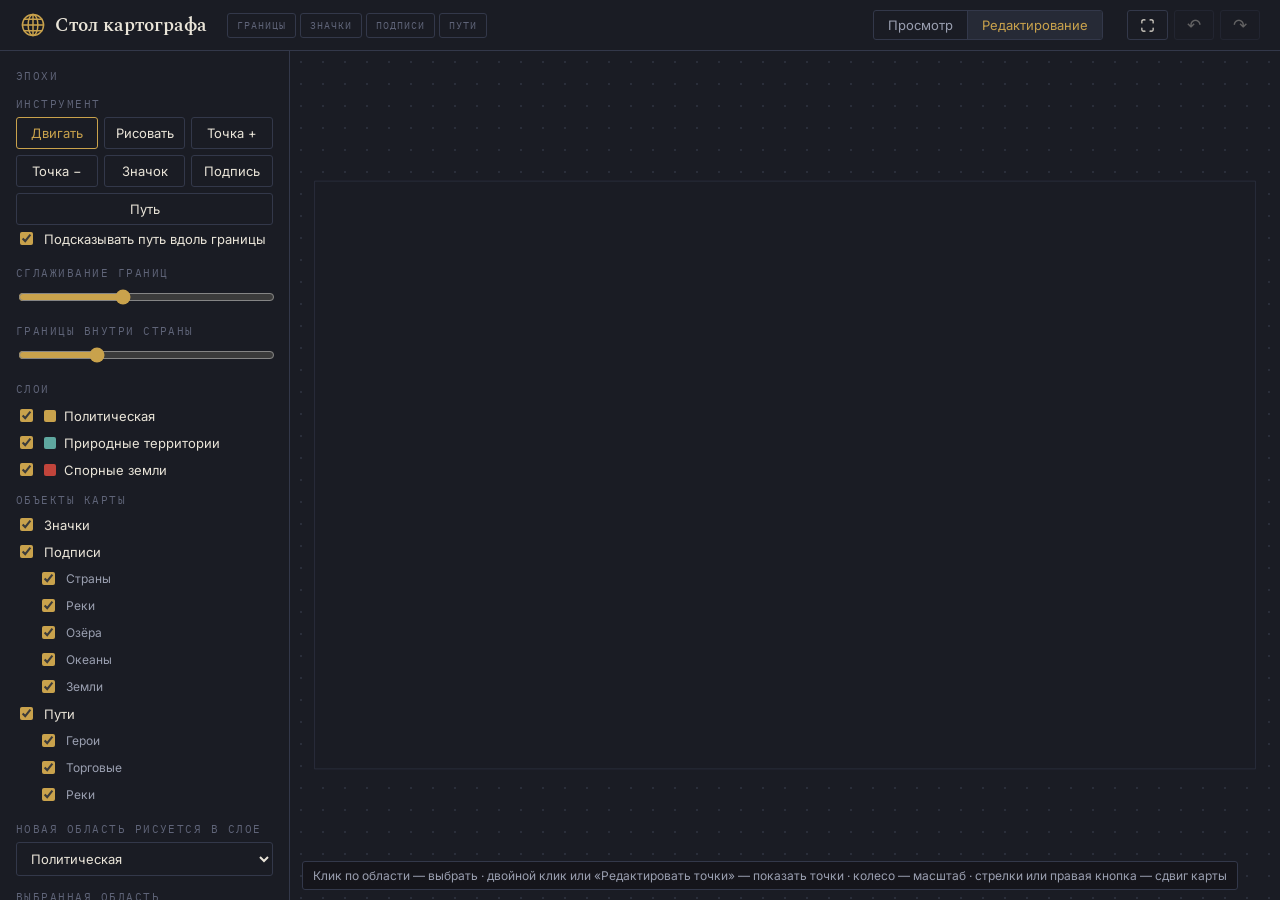
==== commit bf273708: "Add files via upload" ====
--- a/stol-kartografa.html
+++ b/stol-kartografa.html
@@ -27,6 +27,9 @@
 input:focus,select:focus{border-color:var(--thread)}
 header{display:flex;align-items:center;gap:14px;padding:10px 20px;background:var(--bg-alt);border-bottom:1px solid var(--border)}
 #backBtn{white-space:nowrap}
+.fb{padding:0 6px;font-size:12px;line-height:20px;border:none;background:none;color:var(--text-dim)}.fb:hover{color:var(--text);background:none}
+.tl.sub{border-style:dashed;border-color:var(--gold)}.tl .kc{font:10px 'IBM Plex Mono',monospace;color:var(--text-faint)}
+a.lk{color:var(--gold);cursor:pointer;text-decoration:underline}
 .ep-list{display:flex;flex-direction:column;gap:4px;margin-bottom:10px}
 .ep-row{display:flex;align-items:center;gap:8px;padding:6px 8px;border:1px solid var(--border);border-radius:var(--radius);background:var(--card);cursor:pointer;font-size:13px}
 .ep-row:hover{background:var(--card-hover)}.ep-row.on{border-color:var(--gold)}
@@ -34,7 +37,7 @@
 .ep-row .n{flex:1;min-width:0;overflow:hidden;text-overflow:ellipsis;white-space:nowrap}
 .ep-row .y{font:11px 'IBM Plex Mono',monospace;color:var(--text-faint);white-space:nowrap}
 .ep-acts{display:flex;gap:4px;margin:2px 0 6px}.ep-acts button{flex:1;padding:5px 4px;font-size:12px}
-.ep-tabs{display:flex;gap:2px;overflow-x:auto;margin:0 0 12px}.ep-tabs .map-list-tab{white-space:nowrap}
+.ec select{max-width:240px;padding:5px 8px;font-size:13px}.ec button:disabled,.ec select:disabled{opacity:.4;cursor:default}
 #epBadge{position:absolute;left:12px;top:10px;z-index:5;pointer-events:none;font-size:12px;color:var(--gold);background:rgba(20,21,27,.85);padding:5px 10px;border-radius:var(--radius);border:1px solid var(--border)}
 #epBadge i{font-style:normal;color:var(--text-faint);margin-left:8px;font-family:'IBM Plex Mono',monospace;font-size:11px}
 body[data-mode=view] #epBadge{display:none}header h1{font-size:19px}header .mark{color:var(--gold);margin-right:9px;display:inline-flex;vertical-align:middle;position:relative;top:-1px}
@@ -84,6 +87,7 @@
 .zc{display:flex;gap:4px;align-items:center}.zc button{padding:5px 10px}
 .mono{font-family:'IBM Plex Mono',monospace}
 .map-icon-btn{width:30px;height:30px;display:inline-flex;align-items:center;justify-content:center;padding:0;background:transparent;color:var(--text-dim)}
+.map-icon-btn.on{color:var(--gold);border-color:var(--gold)}
 .map-icon-btn:hover,.map-layers-btn:hover,.map-layers-btn.open{background:rgba(255,255,255,.05);color:var(--text)}
 .map-layers-wrap{position:relative}
 .map-layers-btn{display:inline-flex;align-items:center;gap:6px;height:30px;padding:0 10px;background:transparent;color:var(--text-dim)}
@@ -108,6 +112,7 @@
 .empty-tab{padding:50px 20px;text-align:center;color:var(--text-faint);font-size:13.5px}
 .pdot{width:14px;height:14px;border-radius:50%;display:inline-block;flex-shrink:0}
 #offer{position:absolute;z-index:20;width:250px;background:var(--card);border:1px solid var(--gold);border-radius:var(--radius);padding:10px;box-shadow:0 8px 24px rgba(0,0,0,.5);font-size:13px}
+#pathBar{position:absolute;left:50%;top:10px;transform:translateX(-50%);z-index:19;display:flex;gap:6px;background:var(--card);border:1px solid var(--gold);border-radius:var(--radius);padding:6px;box-shadow:0 8px 24px rgba(0,0,0,.5)}#pathBar button{font-size:12px;padding:6px 10px}
 #walk{position:absolute;z-index:19;max-width:270px;background:var(--card);border:1px solid var(--gold);border-radius:var(--radius);padding:8px;box-shadow:0 8px 24px rgba(0,0,0,.5);font-size:12px}
 #walk .wt{font:10px 'IBM Plex Mono',monospace;letter-spacing:.08em;text-transform:uppercase;color:var(--text-faint);margin:0 0 6px}
 #walk .wr{display:flex;gap:4px;margin-bottom:4px}#walk .wr button{font-size:12px;padding:6px 8px;text-align:left}#walk .wr button:first-child{flex:1}
@@ -117,10 +122,31 @@
 .mi{width:20px;height:20px;border-radius:50%;display:inline-flex;align-items:center;justify-content:center;color:#14151b;border:1.5px solid rgba(20,21,27,.8);flex-shrink:0}
 .mi svg{width:12px;height:12px;display:block;stroke:currentColor;fill:none;stroke-width:2;stroke-linecap:round;stroke-linejoin:round}
 select{width:100%}
+
+.fchips{display:flex;gap:4px;align-items:center;margin-left:6px}
+.fchips button{font:10px 'IBM Plex Mono',monospace;letter-spacing:.1em;text-transform:uppercase;padding:5px 9px;color:var(--text-faint);background:transparent;border:1px solid var(--border)}
+.fchips button:hover{color:var(--text)}.fchips button.on{color:var(--gold);border-color:var(--gold);background:rgba(201,162,76,.1)}
+.fchips .fh{padding:4px 7px}.fchips .fh svg{display:block}
+body[data-mode=view] .fchips{display:none}body.fs-edit header>#fchips{display:flex}
+#pkRow{display:flex;gap:4px;margin:-4px 0 10px}#pkRow button{flex:1;padding:5px 4px;font-size:12px}
+/* фокус: то, что не относится к выбранному инструменту, приглушено и не кликается */
+#vp .gT,#vp .pg,#vp [data-m],#vp [data-l]{transition:opacity .15s}
+body[data-focus=borders] #vp .pg,body[data-focus=borders] #vp [data-m],body[data-focus=borders] #vp [data-l],
+body[data-focus=markers] #vp .gT,body[data-focus=markers] #vp .pg,body[data-focus=markers] #vp [data-l],
+body[data-focus=labels] #vp .gT,body[data-focus=labels] #vp .pg,body[data-focus=labels] #vp [data-m],
+body[data-focus=paths] #vp .gT,body[data-focus=paths] #vp [data-m],body[data-focus=paths] #vp [data-l]{pointer-events:none!important;opacity:.28}
+body[data-fh="1"][data-focus=borders] #vp .pg,body[data-fh="1"][data-focus=borders] #vp [data-m],body[data-fh="1"][data-focus=borders] #vp [data-l],
+body[data-fh="1"][data-focus=markers] #vp .gT,body[data-fh="1"][data-focus=markers] #vp .pg,body[data-fh="1"][data-focus=markers] #vp [data-l],
+body[data-fh="1"][data-focus=labels] #vp .gT,body[data-fh="1"][data-focus=labels] #vp .pg,body[data-fh="1"][data-focus=labels] #vp [data-m],
+body[data-fh="1"][data-focus=paths] #vp .gT,body[data-fh="1"][data-focus=paths] #vp [data-m],body[data-fh="1"][data-focus=paths] #vp [data-l]{display:none}
+body[data-focus=markers] #walkLbl,body[data-focus=labels] #walkLbl,body[data-focus=paths] #walkLbl,
+body[data-focus=markers] #smooth,body[data-focus=labels] #smooth,body[data-focus=paths] #smooth,body[data-focus=markers] #shared,body[data-focus=labels] #shared,body[data-focus=paths] #shared,
+body[data-focus=markers] .eyebrow:has(+#smooth),body[data-focus=labels] .eyebrow:has(+#smooth),body[data-focus=paths] .eyebrow:has(+#smooth),
+body[data-focus=markers] .eyebrow:has(+#shared),body[data-focus=labels] .eyebrow:has(+#shared),body[data-focus=paths] .eyebrow:has(+#shared){display:none}
 </style>
 </head>
 <body data-mode="edit">
-<header><button id="backBtn" type="button" title="Сохранить и вернуться в Мастерскую" hidden>← В мастерскую</button><h1><span class="mark" aria-hidden="true"><svg xmlns="http://www.w3.org/2000/svg" viewBox="0 0 64 64" width="26" height="26" fill="none" stroke="currentColor" style="display:block" stroke-width="3.6" stroke-linecap="round"><circle cx="32" cy="32" r="26"/><ellipse cx="32" cy="32" rx="12" ry="26"/><path d="M32 6v52M6 32h52M10.1 18h43.8M10.1 46h43.8"/></svg></span>Стол картографа</h1><span class="eyebrow" style="margin:0">границы · значки · подписи · пути</span><span id="bstat" class="eyebrow" style="margin:0 0 0 14px" hidden></span><div class="map-mode-seg" id="modeSeg"><button data-md="view">Просмотр</button><button data-md="edit" class="on">Редактирование</button></div><div id="hist"><button id="pnl" title="Показать/скрыть панель" hidden></button><button id="efs" title="Во весь экран"></button><button id="undo" title="Отменить (Ctrl+Z)">↶</button><button id="redo" title="Вернуть (Ctrl+Y)">↷</button></div></header>
+<header><button id="backBtn" type="button" title="Сохранить и вернуться в Мастерскую" hidden>← В мастерскую</button><h1><span class="mark" aria-hidden="true"><svg xmlns="http://www.w3.org/2000/svg" viewBox="0 0 64 64" width="26" height="26" fill="none" stroke="currentColor" style="display:block" stroke-width="3.6" stroke-linecap="round"><circle cx="32" cy="32" r="26"/><ellipse cx="32" cy="32" rx="12" ry="26"/><path d="M32 6v52M6 32h52M10.1 18h43.8M10.1 46h43.8"/></svg></span>Стол картографа</h1><div class="fchips" id="fchips"><button data-f="borders" title="Только границы: правка областей">Границы</button><button data-f="markers" title="Только значки">Значки</button><button data-f="labels" title="Только подписи">Подписи</button><button data-f="paths" title="Только пути: герои, торговые пути, реки">Пути</button><button class="fh" id="fHide" hidden></button></div><span id="bstat" class="eyebrow" style="margin:0 0 0 14px" hidden></span><div class="map-mode-seg" id="modeSeg"><button data-md="view">Просмотр</button><button data-md="edit" class="on">Редактирование</button></div><div id="hist"><button id="pnl" title="Показать/скрыть панель" hidden></button><button id="efs" title="Во весь экран"></button><button id="undo" title="Отменить (Ctrl+Z)">↶</button><button id="redo" title="Вернуть (Ctrl+Y)">↷</button></div></header>
 <div id="wrap">
 <aside id="side">
   <input type="file" id="tiFile" accept="image/*" hidden>
@@ -130,11 +156,14 @@
   <div class="row" id="tools">
     <button data-t="move" class="on">Двигать</button><button data-t="draw">Рисовать</button>
     <button data-t="add">Точка +</button><button data-t="del">Точка −</button>
-    <button data-t="marker">Значок</button><button data-t="label">Подпись</button><button data-t="path">Путь героя</button>
+    <button data-t="marker">Значок</button><button data-t="label">Подпись</button><button data-t="path">Путь</button>
   </div>
-  <label class="lay" title="После клика по точке готовой границы показывать, куда можно идти вдоль неё"><input type="checkbox" id="walkOn" checked>Подсказывать путь вдоль границы</label>
+  <div class="row" id="pkRow" hidden><button data-kind="hero" title="Путь героя">Герои</button><button data-kind="trade" title="Торговый путь">Торговые</button><button data-kind="river" title="Течение реки: пунктиры бегут по течению">Реки</button></div>
+  <label class="lay" id="walkLbl" title="После клика по точке готовой границы показывать, куда можно идти вдоль неё"><input type="checkbox" id="walkOn" checked>Подсказывать путь вдоль границы</label>
   <div class="eyebrow">Сглаживание границ</div>
   <input type="range" id="smooth" min="0" max="1.5" step="0.05" value="0.6" style="width:100%">
+  <div class="eyebrow" title="Толщина границы между областями одной страны (провинции и т. п.). Граница между разными странами и внешний контур остаются обычной толщины. 100% — без утончения">Границы внутри страны</div>
+  <input type="range" id="shared" min="0.15" max="1" step="0.05" value="0.4" style="width:100%">
   <div class="eyebrow">Слои</div>
   <div id="layers"></div>
   <div class="eyebrow">Новая область рисуется в слое</div>
@@ -152,7 +181,7 @@
     <g id="vp"></g>
   </svg>
   <div id="epBadge" hidden></div><div id="hint"></div>
-  <div id="offer" hidden></div><div id="walk" hidden></div>
+  <div id="offer" hidden></div><div id="walk" hidden></div><div id="pathBar" hidden></div>
   <div id="info" hidden></div>
 </main>
 <div id="vlist" hidden></div></div>
@@ -483,7 +512,19 @@
   ebGaramond:    { label:'EB Garamond — старостильный (кириллица)', family:'EB Garamond' },
 };
 /* ===== конец ===== */
-let S={name:'Карта',img:null,w:1600,h:1000,nodes:{},terrs:[],vis:{pol:1,nat:1,dis:1,markers:1,labels:1,paths:1},smooth:.6,markers:[],labels:[],paths:[],lt:{country:1,river:1,lake:1,ocean:1,land:1},imgs:{}};
+let S={name:'Карта',img:null,w:1600,h:1000,nodes:{},terrs:[],vis:{pol:1,nat:1,dis:1,markers:1,labels:1,paths:1},smooth:.6,shared:.4,pk:{hero:1,trade:1,river:1},markers:[],labels:[],paths:[],lt:{country:1,river:1,lake:1,ocean:1,land:1},imgs:{}};
+let attachTo=null;
+let focus=null,focusHide=false,pathKind='hero';
+const PKIND={hero:{n:'Путь героя',s:'Герои',c:'#c9a24c',w:.35,d:false},trade:{n:'Торговый путь',s:'Торговые',c:'#d98e4a',w:.3,d:true},river:{n:'Течение реки',s:'Реки',c:'#5aa9d6',w:.3,d:false}};
+const kindOf=p=>PKIND[p.kind]?p.kind:'hero';
+const FOCUS={borders:{tools:['move','draw','add','del']},markers:{tools:['move','marker']},labels:{tools:['move','label']},paths:{tools:['move','path'],hide:true}};
+let flowOn=(()=>{try{return localStorage.getItem('stol.flow')==='1'}catch(_){return false}})(),flowRaf=0;
+/* ===== анимация путей: пунктиры бегут от начала пути к концу, скорость не зависит от масштаба ===== */
+const flowOff=(per,t,k)=>-(((t/1000)*70/k)%per);
+function flowTick(t){flowRaf=0;if(!flowOn||mode!=='view')return;const k=V.k;
+  vp.querySelectorAll('.flow').forEach(el=>el.setAttribute('stroke-dashoffset',flowOff(+el.dataset.per,t,k)));
+  flowRaf=requestAnimationFrame(flowTick)}
+function flowStart(){if(flowOn&&mode==='view'&&!flowRaf)flowRaf=requestAnimationFrame(flowTick)}
 let walk=null,walkHi=0,walkLast=null,walkOn=(()=>{try{return localStorage.getItem('stol.walk')!=='0'}catch(_){return true}})();
 let V={x:20,y:20,k:.6},tool='move',draft=[],sel=null,selN=null,editId=null,drag=null,uid=1,selI=null,pd=[],off=null;
 let H=[],F=[],lastK='',lastT=0;
@@ -507,17 +548,53 @@
   const ta=tan(a,a,b,false),tb=tan(b,a,b,true);
   return`C${A.x+ta.x*s/3} ${A.y+ta.y*s/3} ${B.x-tb.x*s/3} ${B.y-tb.y*s/3} ${B.x} ${B.y}`}
 function ringD(r,m){let d=`M${S.nodes[r[0]].x} ${S.nodes[r[0]].y}`;r.forEach((a,i)=>d+=bez(a,r[(i+1)%r.length],m));return d+'Z'}
-function render(ns){
+/* ===== иерархия областей: страна → провинции → острова (граница родителя не делится) ===== */
+const tById=id=>S.terrs.find(t=>t.id===id);
+function fixParents(){const ids=new Set(S.terrs.map(t=>t.id));
+  S.terrs.forEach(t=>{if(t.parent&&(!ids.has(t.parent)||t.parent===t.id))delete t.parent});
+  S.terrs.forEach(t=>{let u=t,g=0;while(u&&u.parent&&g++<60){u=tById(u.parent);if(u===t){delete t.parent;break}}})}
+function terrInfo(){const byId={},depth={},hidden=new Set(),kids={},anc={},root={};S.terrs.forEach(t=>byId[t.id]=t);
+  S.terrs.forEach(t=>{if(t.parent&&byId[t.parent])(kids[t.parent]=kids[t.parent]||[]).push(t.id)});
+  S.terrs.forEach(t=>{let d=0,u=t,g=0,fold=false;const A=new Set();while(u.parent&&byId[u.parent]&&g++<60){u=byId[u.parent];d++;A.add(u.id);if(u.fold)fold=true}anc[t.id]=A;root[t.id]=u.id;depth[t.id]=d;if(fold)hidden.add(t.id)});
+  return{depth,hidden,kids,anc,root}}
+function descIds(id,I){I=I||terrInfo();const r=new Set(),st=[id];while(st.length){const u=st.pop();(I.kids[u]||[]).forEach(c=>{if(!r.has(c)){r.add(c);st.push(c)}})}return r}
+function treeOrder(){const I=terrInfo(),out=[],seen=new Set(),add=t=>{if(seen.has(t.id))return;seen.add(t.id);out.push(t);(I.kids[t.id]||[]).forEach(id=>{const c=tById(id);if(c)add(c)})};
+  S.terrs.filter(t=>!(t.parent&&tById(t.parent))).forEach(add);S.terrs.forEach(add);return{rows:out,I}}
+function attachToggle(id){const P=tById(attachTo),C=tById(id);if(!P||!C||id===attachTo)return;
+  if(descIds(id).has(attachTo)){setStatus('Нельзя: «'+P.name+'» уже входит в состав «'+C.name+'»',true);setTimeout(()=>setStatus(''),2800);return}
+  push();if(C.parent===attachTo)delete C.parent;else C.parent=attachTo;render()}
+function hierProps(t){const TO=treeOrder(),I=TO.I,ds=descIds(t.id,I),opts=TO.rows.filter(x=>x.id!==t.id&&!ds.has(x.id)),
+    kd=(I.kids[t.id]||[]).map(tById).filter(Boolean),par=t.parent&&tById(t.parent);
+  return`<div class="fld">Входит в состав<select id="pParent"><option value="">— самостоятельная область —</option>${opts.map(o=>`<option value="${o.id}" ${t.parent===o.id?'selected':''}>${'· '.repeat(I.depth[o.id])}${esc(o.name)}</option>`).join('')}</select></div>
+  ${par?`<button data-up="${par.id}" style="width:100%;margin-bottom:10px">↑ Выбрать «${esc(par.name)}»</button>`:''}
+  <div class="fld">Состав${kd.length?` (${kd.length})`:''}</div>
+  ${kd.map(c=>`<div class="tl" data-s="${c.id}"><span class="sw" style="background:${c.color}"></span>${esc(c.name)}<button class="fb" data-ud="${c.id}" title="Убрать из состава" style="margin-left:auto">✕</button></div>`).join('')||'<div style="font-size:12px;color:var(--text-faint);margin-bottom:6px;line-height:1.4">Пока никого: сюда можно включить провинции, острова и другие части</div>'}
+  <button id="pAttach" class="${attachTo===t.id?'on':''}" style="width:100%;margin:2px 0 8px">${attachTo===t.id?'✓ Готово':'+ Включить области с карты'}</button>
+  ${kd.length?`<label class="lay" title="Показывать эту область одной целой, без внутреннего деления"><input type="checkbox" id="pFold" ${t.fold?'checked':''}>Показывать одной областью (скрыть состав)</label>`:''}`}
+function hierInfo(t){const I=terrInfo(),par=t.parent&&tById(t.parent),kd=(I.kids[t.id]||[]).map(tById).filter(Boolean);
+  return(par?`<div class="d-desc">Входит в: <a class="lk" data-ti="${par.id}">${esc(par.name)}</a></div>`:'')+
+    (kd.length?`<div class="d-desc">Состав: ${kd.map(c=>`<a class="lk" data-ti="${c.id}">${esc(c.name)}</a>`).join(', ')}</div><div class="d-actions"><button data-foldi="${t.id}">${t.fold?'Показать состав на карте':'Показать одной областью'}</button></div>`:'')}
+/* обводка области: внешний контур и границы между разными странами — полной толщины; граница между областями одной страны (общий предок в иерархии) — тонкая */
+function bord(t,d,m,EO,TI,k){const bw=t.bw||3,F=S.shared,r=t.ring,l=r.length,rel=(x,y)=>TI.anc[x].has(y)||TI.anc[y].has(x),fl=[];
+  for(let i=0;i<l;i++){const a=r[i],b=r[(i+1)%l],key=a<b?a+'|'+b:b+'|'+a;fl.push(F<1&&(EO[key]||[]).some(id=>id!==t.id&&!rel(t.id,id)&&TI.root[id]===TI.root[t.id]))}
+  let runs;
+  if(fl.every(x=>x===fl[0]))runs=[{thin:fl[0],d}];
+  else{let st=0;while(fl[st]===fl[(st+l-1)%l])st++;runs=[];let cur=null;
+    for(let q=0;q<l;q++){const i=(st+q)%l,a=r[i],b=r[(i+1)%l];if(!cur||cur.thin!==fl[i]){cur={thin:fl[i],d:`M${S.nodes[a].x} ${S.nodes[a].y}`};runs.push(cur)}cur.d+=bez(a,b,m)}}
+  return`<g clip-path="url(#c${t.id})" fill="none" stroke-linejoin="round" stroke-linecap="round" pointer-events="none">`+runs.map(u=>{const w=bw*(u.thin?F:1)/k;
+    return`<path d="${u.d}" stroke="${b2col(t)}" stroke-opacity=".22" stroke-width="${8*w}"/><path d="${u.d}" stroke="${b2col(t)}" stroke-width="${4*w}"/><path d="${u.d}" stroke="${bcol(t)}" stroke-width="${2*w}"/>`}).join('')+'</g>'}
+function render(ns){fixParents();
   const m=nb(),k=V.k,R=5/k;vp.setAttribute('transform',`translate(${V.x} ${V.y}) scale(${k})`);
   let h=S.img?`<image href="${S.img}" width="${S.w}" height="${S.h}"/>`:`<rect width="${S.w}" height="${S.h}" fill="#1a1c24" stroke="#33384a"/>`;
-  const vis=S.terrs.filter(t=>S.vis[t.layer]);
-  vis.forEach(t=>{const d=ringD(t.ring,m),ti=terrImg(t);h+=`<path data-t="${t.id}" d="${d}" fill="${t.color}" fill-opacity="${t.alpha}" style="cursor:pointer"/>${ti.fill}<clipPath id="c${t.id}"><path d="${d}"/></clipPath><g clip-path="url(#c${t.id})" fill="none" stroke-linejoin="round" pointer-events="none"><path d="${d}" stroke="${b2col(t)}" stroke-opacity=".22" stroke-width="${8*(t.bw||3)/k}"/><path d="${d}" stroke="${b2col(t)}" stroke-width="${4*(t.bw||3)/k}"/><path d="${d}" stroke="${bcol(t)}" stroke-width="${2*(t.bw||3)/k}"/></g>${ti.emb}`;
+  const TI=terrInfo(),selD=sel?descIds(sel,TI):new Set(),vis=S.terrs.filter(t=>S.vis[t.layer]&&!TI.hidden.has(t.id)).sort((a,b)=>TI.depth[a.id]-TI.depth[b.id]);
+  const EO={};vis.forEach(t=>t.ring.forEach((a,i)=>{const b=t.ring[(i+1)%t.ring.length],key=a<b?a+'|'+b:b+'|'+a;(EO[key]=EO[key]||[]).push(t.id)}));
+  h+='<g class="gT">';vis.forEach(t=>{const d=ringD(t.ring,m),ti=terrImg(t);h+=`<path data-t="${t.id}" d="${d}" fill="${t.color}" fill-opacity="${t.alpha}" style="cursor:pointer"/>${ti.fill}<clipPath id="c${t.id}"><path d="${d}"/></clipPath>${bord(t,d,m,EO,TI,k)}${ti.emb}`;
     if(t.layer==='dis')h+=`<path d="${d}" fill="url(#hatch)" pointer-events="none"/>`;
-    if(t.id===sel)h+=`<path d="${d}" fill="none" stroke="#c9a24c" stroke-width="${3/k}" pointer-events="none"/>`});
+    if(t.id===sel)h+=`<path d="${d}" fill="none" stroke="#c9a24c" stroke-width="${3/k}" pointer-events="none"/>`;else if(selD.has(t.id))h+=`<path d="${d}" fill="#c9a24c" fill-opacity=".14" stroke="#c9a24c" stroke-width="${3/k}" pointer-events="none"/>`});h+='</g>';
   const et=S.terrs.find(t=>t.id===editId),ek=new Set();if(et)et.ring.forEach((a,i)=>{const b=et.ring[(i+1)%et.ring.length];ek.add(a<b?a+b:b+a)});
   const seen=new Set();vis.forEach(t=>t.ring.forEach((a,i)=>{const b=t.ring[(i+1)%t.ring.length],key=a<b?a+b:b+a;if(seen.has(key))return;seen.add(key);const act=tool==='add'&&ek.has(key),dr=tool==='draw';
     const A=S.nodes[a];h+=`<path data-e="${a}|${b}" d="M${A.x} ${A.y}${bez(a,b,m)}" fill="none" stroke="${act?'#c9a24c':dr?'transparent':'none'}" stroke-opacity=".35" stroke-width="${(dr?14:10)/k}" stroke-linecap="round" style="${act||dr?'cursor:crosshair':''}" ${act||dr?'':'pointer-events="none"'}/>`}));
-  vis.forEach(t=>{const c=cen(t);h+=`<text x="${c.x}" y="${c.y}" text-anchor="middle" font-family="Spectral,serif" font-weight="600" font-size="${16/k}" fill="#fff" stroke="#14151b" stroke-width="${3/k}" paint-order="stroke" pointer-events="none">${esc(t.name)}</text>`});
+  h+='<g class="gT">';vis.forEach(t=>{const c=cen(t);h+=`<text x="${c.x}" y="${c.y}" text-anchor="middle" font-family="Spectral,serif" font-weight="600" font-size="${16/k}" fill="#fff" stroke="#14151b" stroke-width="${3/k}" paint-order="stroke" pointer-events="none">${esc(t.name)}</text>`});h+='</g>';
   h+=extra(k);const used=new Set();if(tool==='draw')vis.forEach(t=>t.ring.forEach(n=>used.add(n)));else if(et&&S.vis[et.layer])et.ring.forEach(n=>used.add(n));draft.forEach(n=>used.add(n));
   used.forEach(n=>{const q=S.nodes[n],on=n===selN,r=on?R*1.5:R,sk=on?'#c1443b':'#14151b',sw=(on?2:1)/k;h+=q.sharp?`<rect data-n="${n}" x="${q.x-r}" y="${q.y-r}" width="${2*r}" height="${2*r}" fill="#c9a24c" stroke="${sk}" stroke-width="${sw}" style="cursor:move"/>`:`<circle data-n="${n}" cx="${q.x}" cy="${q.y}" r="${r}" fill="${m[n]&&m[n].size>2?'#5fa8a0':'#e9e4d8'}" stroke="${sk}" stroke-width="${sw}" style="cursor:move"/>`});
   if(draft.length>1)h+=`<polyline points="${draft.map(n=>S.nodes[n].x+','+S.nodes[n].y).join(' ')}" fill="none" stroke="#c9a24c" stroke-width="${2/k}" stroke-dasharray="${6/k}" pointer-events="none"/>`;
@@ -525,19 +602,24 @@
 const esc=s=>s.replace(/[&<>"]/g,c=>({'&':'&amp;','<':'&lt;','>':'&gt;','"':'&quot;'}[c]));
 const cen=t=>{let x=0,y=0;t.ring.forEach(n=>{x+=S.nodes[n].x;y+=S.nodes[n].y});return{x:x/t.ring.length,y:y/t.ring.length}};
 function side(){
+  pathBar();pkRowUpd();
   $('layers').innerHTML=Object.entries(LAYERS).map(([k,l])=>`<label class="lay"><input type="checkbox" data-l="${k}" ${S.vis[k]?'checked':''}><span class="sw" style="background:${l.c}"></span>${l.n}</label>`).join('')+objLayers();
   const a=$('actLayer');if(!a.options.length)a.innerHTML=Object.entries(LAYERS).map(([k,l])=>`<option value="${k}">${l.n}</option>`).join('');
-  $('list').innerHTML=S.terrs.map(t=>`<div class="tl ${t.id===sel?'sel':''}" data-s="${t.id}"><span class="sw" style="background:${t.color}"></span>${esc(t.name)}<span style="margin-left:auto;color:var(--text-faint);font-size:11px">${LAYERS[t.layer].n}</span></div>`).join('')||'<span style="font-size:12px;color:var(--text-faint)">Пока пусто</span>';
+  if(attachTo&&attachTo!==sel)attachTo=null;
+  {const TO=treeOrder(),sd=sel?descIds(sel,TO.I):new Set();
+  $('list').innerHTML=TO.rows.map(t=>{const d=TO.I.depth[t.id],n=(TO.I.kids[t.id]||[]).length;
+    return`<div class="tl ${t.id===sel?'sel':sd.has(t.id)?'sub':''}" data-s="${t.id}" style="margin-left:${d*14}px"><span class="sw" style="background:${t.color}"></span>${esc(t.name)}${n?`<span class="kc">${n}</span>`:''}<span style="margin-left:auto;color:var(--text-faint);font-size:11px">${LAYERS[t.layer].n}</span>${n?`<button class="fb" data-fold="${t.id}" title="${t.fold?'Показать состав':'Свернуть состав'}">${t.fold?'▸':'▾'}</button>`:''}</div>`}).join('')||'<span style="font-size:12px;color:var(--text-faint)">Пока пусто</span>'}
   const t=S.terrs.find(x=>x.id===sel);
   $('props').innerHTML=selI?itemProps():t?`<button id="pEdit" class="${editId===t.id?'on':''}" style="width:100%;margin-bottom:10px">${editId===t.id?'✓ Готово':'✎ Редактировать точки'}</button><div class="fld">Название<input id="pName" value="${esc(t.name)}"></div>
   <div class="fld">Слой<select id="pLayer">${Object.entries(LAYERS).map(([k,l])=>`<option value="${k}" ${t.layer===k?'selected':''}>${l.n}</option>`).join('')}</select></div>
+  ${hierProps(t)}
   <div class="fld">Цвет заливки<button class="swb" data-pk="fill"><span class="dot" style="background:${t.color}"></span><span class="hv">${t.color}</span></button></div>
   <div class="fld"><span style="display:flex;justify-content:space-between">Интенсивность заливки<b id="aVal" style="color:var(--text)">${Math.round(t.alpha*100)}%</b></span><input type="range" id="pAlpha" min="0" max="1" step="0.01" value="${t.alpha}"></div>
   <div class="fld">Граница: внешняя линия<button class="swb" data-pk="border"><span class="dot" style="background:${bcol(t)}"></span><span class="hv">${bcol(t)}</span></button></div>
   <div class="fld">Граница: внутренняя линия<button class="swb" data-pk="border2"><span class="dot" style="background:${b2col(t)}"></span><span class="hv">${b2col(t)}</span></button></div>
   <div class="fld"><span style="display:flex;justify-content:space-between">Толщина линий<b id="bVal" style="color:var(--text)">${t.bw||3}</b></span><input type="range" id="pBw" min="1" max="12" step="0.5" value="${t.bw||3}"></div>
   ${imgProps(t)}<button id="pDel" class="danger" style="width:100%">Удалить область</button>`:'<span style="font-size:12px;color:var(--text-faint)">Ничего не выбрано</span>';
-  $('hint').textContent=HINTS[tool==='move'&&!editId?'view':tool];$('undo').disabled=!H.length;$('redo').disabled=!F.length}
+  $('hint').textContent=attachTo?'Кликай по областям, которые входят в состав «'+((tById(attachTo)||{}).name||'')+'»: клик добавляет, повторный клик убирает. Esc или «Готово» — закончить.':HINTS[tool==='move'&&!editId?'view':tool];$('undo').disabled=!H.length;$('redo').disabled=!F.length}
 function closeDraft(){if(draft.length>=3){push();const t={id:'t'+(uid++),name:'Область '+(S.terrs.length+1),layer:$('actLayer').value||'pol',color:LAYERS[$('actLayer').value||'pol'].c,alpha:.4,ring:draft.slice()};S.terrs.push(t);sel=t.id;editId=null;selN=null}draft=[];render()}
 function removeNode(n){S.terrs.forEach(t=>t.ring=t.ring.filter(x=>x!==n));S.terrs=S.terrs.filter(t=>t.ring.length>=3);draft=draft.filter(x=>x!==n);delete S.nodes[n]}
 svg.addEventListener('contextmenu',e=>e.preventDefault());
@@ -567,6 +649,7 @@
     if(drag)svg.setPointerCapture(e.pointerId);render();return}
   if(tool==='move'){
     if(n){if(dbl('n'+n,e)){push();S.nodes[n].sharp=!S.nodes[n].sharp;render();return}selN=n;drag={n,sx:e.clientX,sy:e.clientY};svg.setPointerCapture(e.pointerId);render();return}
+    if(attachTo&&tid){attachToggle(tid);return}
     selN=null;selI=null;if(tid&&dbl('t'+tid,e)){sel=tid;editId=tid;render();return}if(tid){if(editId&&editId!==tid)editId=null;sel=tid;render()}else{sel=null;editId=null}
     drag={pan:1,sx:e.clientX,sy:e.clientY,vx:V.x,vy:V.y,click:!tid};svg.setPointerCapture(e.pointerId);if(!tid)render()}});
 svg.addEventListener('pointermove',e=>{if(!drag)return;
@@ -594,7 +677,7 @@
   if((e.key==='Delete'||e.key==='Backspace')&&selI&&!selN){push();delItem();render();return}
   if((e.key==='Delete'||e.key==='Backspace')&&selN&&S.nodes[selN]){push();removeNode(selN);selN=null;render();return}
   if(e.key==='Enter'){tool==='path'?finishPath():closeDraft()}
-  if(e.key==='Escape'){if(pd.length)pd=[];else if(draft.length){push();draft=[]}else if(editId)editId=null;else if(selI)selI=null;else if(document.body.classList.contains('fs-edit')){setEditFs(false);return}selN=null;render()}});
+  if(e.key==='Escape'){if(attachTo){attachTo=null;render();return}if(pd.length)pd=[];else if(draft.length){push();draft=[]}else if(editId)editId=null;else if(selI)selI=null;else if(document.body.classList.contains('fs-edit')){setEditFs(false);return}selN=null;render()}});
 $('undo').onclick=undo;$('redo').onclick=redo;
 function hsv2rgb(h,s,v){const f=n=>{const k=(n+h/60)%6;return v-v*s*Math.max(0,Math.min(k,4-k,1))};return[f(5),f(3),f(1)].map(x=>Math.round(x*255))}
 function rgb2hsv(r,g,b){r/=255;g/=255;b/=255;const m=Math.max(r,g,b),d=m-Math.min(r,g,b);let h=0;if(d){h=m===r?((g-b)/d)%6:m===g?(b-r)/d+2:(r-g)/d+4;h*=60;if(h<0)h+=360}return[h,m?d/m:0,m]}
@@ -620,10 +703,12 @@
   el.querySelector('.eye').onclick=()=>new EyeDropper().open().then(x=>{const c=parseHex(x.sRGBHex);if(c)setRGB(c,null)}).catch(()=>{});
   paint(null,false)}
 addEventListener('pointerdown',e=>{if(pk&&!pk.el.contains(e.target)&&!e.target.closest('[data-pk]'))closePk()},true);
-$('tools').onclick=e=>{const t=e.target.dataset.t;if(!t)return;tool=t;draft=[];pd=[];selN=null;if((t==='add'||t==='del')&&!editId&&sel)editId=sel;if(t==='draw')editId=null;[...$('tools').children].forEach(b=>b.classList.toggle('on',b.dataset.t===t));render()};
+$('tools').onclick=e=>{const t=e.target.dataset.t;if(!t)return;if(tool==='path'&&pd.length>=2)commitPath();attachTo=null;tool=t;draft=[];pd=[];selN=null;if((t==='add'||t==='del')&&!editId&&sel)editId=sel;if(t==='draw')editId=null;[...$('tools').children].forEach(b=>b.classList.toggle('on',b.dataset.t===t));render()};
 $('smooth').oninput=e=>{S.smooth=+e.target.value;render()};
+$('shared').oninput=e=>{S.shared=+e.target.value;render()};
 $('side').addEventListener('input',e=>{const t=S.terrs.find(x=>x.id===sel),i=e.target;
   if(i.dataset.lt){S.lt[i.dataset.lt]=i.checked?1:0;return render()}
+  if(i.dataset.pk){S.pk[i.dataset.pk]=i.checked?1:0;return render()}
   if(i.dataset.f&&selI){const o=item(),f=i.dataset.f;if(!o)return;push('i'+f);o[f]=i.dataset.n?+i.value:i.value;
     if(f==='type'&&selI.k==='l')Object.assign(o,MAP_LABEL_TYPES[o.type].defaults);
     const vb=$('v_'+f);if(vb)vb.textContent=i.value;
@@ -631,6 +716,14 @@
   if(i.dataset.l){S.vis[i.dataset.l]=i.checked?1:0;return render()}
   if(!t)return;push('p'+i.id);if(i.id==='pName')t.name=i.value;if(i.id==='pAlpha')t.alpha=+i.value;if(i.id==='pBw')t.bw=+i.value;if(i.id==='pIsz')t.isz=+i.value;if(i.id==='pIop')t.iop=+i.value;if(i.id==='pLayer')t.layer=i.value;
   if(['pAlpha','pBw','pIsz','pIop'].includes(i.id)){if(i.id==='pAlpha')$('aVal').textContent=Math.round(t.alpha*100)+'%';else if(i.id==='pBw')$('bVal').textContent=t.bw;else if(i.id==='pIsz')$('szVal').textContent=Math.round(t.isz/S.w*100)+'%';render(1)}else if(i.id!=='pName')render();else{vp.querySelectorAll('text').forEach(x=>x.remove());render0()}});
+$('side').addEventListener('click',e=>{const t=e.target,ud=t.closest('[data-ud]'),up=t.closest('[data-up]'),fb=t.closest('[data-fold]');
+  if(ud){e.stopPropagation();const c=tById(ud.dataset.ud);if(c){push();delete c.parent;render()}return}
+  if(up){e.stopPropagation();sel=up.dataset.up;editId=null;selN=null;render();return}
+  if(fb){e.stopPropagation();const q=tById(fb.dataset.fold);if(q){push();q.fold=!q.fold;if(!q.fold)delete q.fold;render()}return}
+  if(t.id==='pAttach'){e.stopPropagation();attachTo=attachTo===sel?null:sel;render()}},true);
+$('side').addEventListener('input',e=>{const i=e.target,t=tById(sel);
+  if(i.id==='pParent'&&t){e.stopPropagation();push();if(i.value)t.parent=i.value;else delete t.parent;render();return}
+  if(i.id==='pFold'&&t){e.stopPropagation();push();if(i.checked)t.fold=true;else delete t.fold;render()}},true);
 function render0(){const f=document.activeElement.id,v=document.activeElement.value;render();const el=$(f);if(el){el.focus();el.setSelectionRange&&el.setSelectionRange(v.length,v.length)}}
 $('side').addEventListener('click',e=>{const pb=e.target.closest('[data-pk]');
   if(pb&&selI){const o=item();if(pk&&pk.key==='ic')closePk();else openPk(pb,'ic',o.color||'#c9a24c',c=>{push('icol');o.color=c;render(1);pb.querySelector('.dot').style.background=c;pb.querySelector('.hv').textContent=c});return}
@@ -644,29 +737,47 @@
    if(e.target.id==='pImgDel'&&T){push();delete T.img;render();return}
    const im=e.target.closest('[data-im]');if(im&&T){push();T.imode=im.dataset.im;render();return}}
   if(e.target.id==='pEdit'){editId=editId===sel?null:sel;selN=null;render();return}
-  if(e.target.id==='pDel'){push();S.terrs=S.terrs.filter(t=>t.id!==sel);sel=null;editId=null;selN=null;render()}});
+  if(e.target.id==='pDel'){push();{const D=tById(sel);if(D)S.terrs.forEach(c=>{if(c.parent===D.id){if(D.parent)c.parent=D.parent;else delete c.parent}})}S.terrs=S.terrs.filter(t=>t.id!==sel);sel=null;editId=null;selN=null;render()}});
 function fit(){document.body.style.setProperty('--ar',S.w+'/'+S.h);const b=svg.getBoundingClientRect();V.k=Math.min(b.width/S.w,b.height/S.h)*.95;FK=V.k;V.x=(b.width-S.w*V.k)/2;V.y=(b.height-S.h*V.k)/2}
 
 /* ===== значки, подписи, пути героев ===== */
 let dk='',dt=0,dx=0,dy=0;
 function dbl(key,e){const now=Date.now(),r=key===dk&&now-dt<400&&Math.hypot(e.clientX-dx,e.clientY-dy)<8;dk=key;dt=now;dx=e.clientX;dy=e.clientY;return r}
-Object.assign(HINTS,{marker:'Клик по карте — поставить значок (потом выбери иконку и название справа)',label:'Клик по карте — поставить подпись; размер, шрифт, изгиб и поворот — справа',path:'Ставь точки пути героя. Enter или двойной клик — закончить, Esc — отмена'});
+Object.assign(HINTS,{marker:'Клик по карте — поставить значок (потом выбери иконку и название справа)',label:'Клик по карте — поставить подпись; размер, шрифт, изгиб и поворот — справа',path:'Ставь точки пути героя. Enter, двойной клик или кнопка «Закончить путь» — завершить, Esc — отмена. Если сменить инструмент или режим, начатый путь сохранится сам.'});
 const cv=document.createElement('canvas').getContext('2d');
 const tw=(t,sz,fam,sp)=>{cv.font=`${sz}px "${fam}"`;t=t||' ';return cv.measureText(t).width+Math.max(0,t.length-1)*sp};
 function item(){if(!selI)return null;return(selI.k==='m'?S.markers:selI.k==='l'?S.labels:S.paths).find(x=>x.id===selI.id)||null}
 function delItem(){const L=selI.k==='m'?'markers':selI.k==='l'?'labels':'paths';S[L]=S[L].filter(x=>x.id!==selI.id);selI=null}
-function setTool(t){tool=t;[...$('tools').children].forEach(b=>b.classList.toggle('on',b.dataset.t===t))}
+function setTool(t){if(tool==='path'&&t!=='path')commitPath();tool=t;attachTo=null;[...$('tools').children].forEach(b=>b.classList.toggle('on',b.dataset.t===t))}
 function norm(){(S.terrs||[]).forEach(t=>{if(t.border==='#14151b')delete t.border});S.markers=S.markers||[];S.labels=S.labels||[];S.paths=S.paths||[];S.lt=S.lt||{country:1,river:1,lake:1,ocean:1,land:1};S.imgs=S.imgs||{};['markers','labels','paths'].forEach(k=>{if(S.vis[k]===undefined)S.vis[k]=1})}
 function chip(k){const c=MARKER_COLORS[k]||MARKER_COLORS.other;return`<span class="mi" style="background:${c};--marker-color:${c}">${MARKER_SVG[k]||MARKER_SVG.other}</span>`}
-function finishPath(){if(pd.length<2){pd=[];render();return}push();const p={id:'p'+(uid++),name:'Путь',color:'#c9a24c',width:.35,dashed:false,desc:'',points:pd};pd=[];S.paths.push(p);selI={k:'p',id:p.id};sel=null;editId=null;setTool('move');render()}
+function commitPath(){const pts=pd;pd=[];if(pts.length<2)return null;push();const K=PKIND[pathKind]||PKIND.hero,p={id:'p'+(uid++),name:K.n,kind:pathKind,color:K.c,width:K.w,dashed:K.d,desc:'',points:pts};S.paths.push(p);return p}
+function finishPath(){if(pd.length<2){pd=[];render();return}const p=commitPath();selI={k:'p',id:p.id};sel=null;editId=null;setTool('move');render()}
+function applyFocus(){const b=document.body;b.dataset.focus=focus||'';b.dataset.fh=focus&&focusHide?'1':'0';
+  document.querySelectorAll('#fchips [data-f]').forEach(x=>x.classList.toggle('on',x.dataset.f===focus));
+  const fh=$('fHide');fh.hidden=!focus;fh.classList.toggle('on',focusHide);fh.title=focusHide?'Показать остальные слои приглушёнными':'Скрыть остальные слои';fh.innerHTML=ico(focusHide?IC.eyeoff:IC.eye,15);
+  const al=focus?FOCUS[focus].tools:null;[...$('tools').children].forEach(x=>{x.style.display=al&&!al.includes(x.dataset.t)?'none':''})}
+function setFocus(f){commitPath();draft=[];pd=[];off=null;$('offer').hidden=true;attachTo=null;
+  focus=f;focusHide=!!(f&&FOCUS[f].hide);
+  if(f){if(!FOCUS[f].tools.includes(tool))setTool('move');
+    if(f!=='borders'){sel=null;editId=null;selN=null}
+    if(f==='borders'||(selI&&{paths:'p',markers:'m',labels:'l'}[f]!==selI.k))selI=null}
+  applyFocus();render()}
+function pkRowUpd(){const r=$('pkRow');r.hidden=tool!=='path'||mode!=='edit';r.querySelectorAll('[data-kind]').forEach(b=>b.classList.toggle('on',b.dataset.kind===pathKind))}
+$('fchips').addEventListener('click',e=>{const b=e.target.closest('[data-f]');if(b)return setFocus(b.dataset.f===focus?null:b.dataset.f);
+  if(e.target.closest('#fHide')){focusHide=!focusHide;applyFocus()}});
+$('pkRow').addEventListener('click',e=>{const b=e.target.closest('[data-kind]');if(b){pathKind=b.dataset.kind;pkRowUpd()}});
+function pathBar(){const b=$('pathBar');if(tool!=='path'||mode!=='edit'||!pd.length){b.hidden=true;return}
+  b.innerHTML=`<button id="pDone" class="on" ${pd.length<2?'disabled':''}>✓ Закончить путь · ${pd.length} т. (Enter)</button><button id="pCancel" title="Esc">Отмена</button>`;b.hidden=false}
+$('pathBar').addEventListener('click',e=>{if(e.target.closest('#pDone'))finishPath();else if(e.target.closest('#pCancel')){pd=[];render()}});
 function extra(k){
-  let h='';const f=S.w/1200;walkCalc();
+  let h='';const f=S.w/1200,an=flowOn&&mode==='view';walkCalc();if(an)flowStart();
   if(walk)walk.dirs.forEach((d,i)=>{const hi=i===walkHi,E=S.nodes[d.run[d.run.length-1]];
     h+=`<polyline points="${[walk.last,...d.run].map(n=>S.nodes[n].x+','+S.nodes[n].y).join(' ')}" fill="none" stroke="#c9a24c" stroke-width="${(hi?5:3)/k}" stroke-opacity="${hi?.9:.4}" stroke-dasharray="${8/k} ${5/k}" stroke-linecap="round" stroke-linejoin="round" pointer-events="none"/><circle cx="${E.x}" cy="${E.y}" r="${(hi?7:5)/k}" fill="none" stroke="#c9a24c" stroke-width="${2/k}" stroke-opacity=".9" pointer-events="none"/>`});
   setTimeout(walkPanel,0);
-  if(S.vis.paths)S.paths.forEach(p=>{const w=(p.width||.35)*S.w/100,pts=p.points.map(q=>q.x+','+q.y).join(' '),c=p.color||'#c9a24c',on=mode==='edit'&&selI&&selI.k==='p'&&selI.id===p.id;
-    h+=`<polyline data-p="${p.id}" points="${pts}" fill="none" stroke="transparent" stroke-width="${Math.max(w*3,10/k)}" stroke-linecap="round" stroke-linejoin="round" style="cursor:pointer"/><polyline points="${pts}" fill="none" stroke="${c}" stroke-width="${w}" ${p.dashed?`stroke-dasharray="${w*3.2} ${w*2.2}"`:''} stroke-linecap="round" stroke-linejoin="round" pointer-events="none"/>`;
-    p.points.forEach((q,i)=>{const end=i===0||i===p.points.length-1;h+=on?`<circle data-pp="${i}" cx="${q.x}" cy="${q.y}" r="${6/k}" fill="#14151b" stroke="#c9a24c" stroke-width="${2/k}" style="cursor:move"/>`:`<circle cx="${q.x}" cy="${q.y}" r="${w*(end?1.8:1.15)}" fill="${c}" pointer-events="none"/>`})});
+  if(S.vis.paths)S.paths.forEach(p=>{if(S.pk[kindOf(p)]===0)return;const w=(p.width||.35)*S.w/100,pts=p.points.map(q=>q.x+','+q.y).join(' '),c=p.color||'#c9a24c',on=mode==='edit'&&selI&&selI.k==='p'&&selI.id===p.id;
+    h+=`<g class="pg"><polyline data-p="${p.id}" points="${pts}" fill="none" stroke="transparent" stroke-width="${Math.max(w*3,10/k)}" stroke-linecap="round" stroke-linejoin="round" style="cursor:pointer"/>${an?`<polyline points="${pts}" fill="none" stroke="${c}" stroke-opacity=".3" stroke-width="${w}" stroke-linecap="round" stroke-linejoin="round" pointer-events="none"/><polyline class="flow" data-per="${w*5.6}" points="${pts}" fill="none" stroke="${c}" stroke-width="${w}" stroke-dasharray="${w*3.2} ${w*2.4}" stroke-dashoffset="${flowOff(w*5.6,performance.now(),k)}" stroke-linejoin="round" pointer-events="none"/>`:`<polyline points="${pts}" fill="none" stroke="${c}" stroke-width="${w}" ${p.dashed?`stroke-dasharray="${w*3.2} ${w*2.2}"`:''} stroke-linecap="round" stroke-linejoin="round" pointer-events="none"/>`}`;
+    p.points.forEach((q,i)=>{const end=i===0||i===p.points.length-1;h+=on?`<circle data-pp="${i}" cx="${q.x}" cy="${q.y}" r="${6/k}" fill="#14151b" stroke="#c9a24c" stroke-width="${2/k}" style="cursor:move"/>`:`<circle cx="${q.x}" cy="${q.y}" r="${w*(end?1.8:1.15)}" fill="${c}" pointer-events="none"/>`});h+='</g>'});
   if(off){const P=off.paths[off.i];h+=`<polyline points="${P.map(n=>S.nodes[n].x+','+S.nodes[n].y).join(' ')}" fill="none" stroke="#c9a24c" stroke-width="${5/k}" stroke-linecap="round" stroke-linejoin="round" stroke-opacity=".85" pointer-events="none"/>`+P.slice(1,-1).map(n=>`<circle cx="${S.nodes[n].x}" cy="${S.nodes[n].y}" r="${4/k}" fill="#c9a24c" pointer-events="none"/>`).join('')}
   if(pd.length)h+=`<polyline points="${pd.map(q=>q.x+','+q.y).join(' ')}" fill="none" stroke="#c1443b" stroke-width="${2/k}" stroke-dasharray="${6/k} ${4/k}" pointer-events="none"/>`+pd.map(q=>`<circle cx="${q.x}" cy="${q.y}" r="${4/k}" fill="#c1443b" pointer-events="none"/>`).join('');
   if(S.vis.labels)S.labels.forEach(lb=>{if(S.lt[lb.type||'land']===0)return;
@@ -676,7 +787,8 @@
     ic=MARKER_SVG[key].replace(/^<svg\s+viewBox="([^"]*)"[^>]*>/,`<svg x="-6" y="-6" width="12" height="12" viewBox="$1" overflow="hidden" style="color:#14151b;--marker-color:${col};fill:none;stroke:currentColor;stroke-width:2;stroke-linecap:round;stroke-linejoin:round">`);
     h+=`<g data-m="${mk.id}" transform="translate(${mk.x} ${mk.y}) scale(${1/k})" style="cursor:pointer"><circle r="${on?11:9}" style="fill:${col}" stroke="${on?'#c9a24c':'rgba(20,21,27,.85)'}" stroke-width="${on?2.5:1.5}"/>${ic}<text y="24" text-anchor="middle" font-size="12" font-family="Inter,sans-serif" font-weight="600" fill="#e9e4d8" stroke="#14151b" stroke-width="3" paint-order="stroke" stroke-linejoin="round" pointer-events="none">${esc(mk.name||'')}</text></g>`});
   return h}
-function objLayers(){return'<div class="eyebrow" style="margin:10px 0 4px">Объекты карты</div>'+[['markers','Значки'],['labels','Подписи'],['paths','Пути героев']].map(([k,n])=>`<label class="lay"><input type="checkbox" data-l="${k}" ${S.vis[k]!==0?'checked':''}>${n}</label>`).join('')+MAP_LABEL_TYPE_ORDER.map(t=>`<label class="lay" style="margin-left:22px;font-size:12px;color:var(--text-dim)"><input type="checkbox" data-lt="${t}" ${S.lt[t]!==0?'checked':''}>${MAP_LABEL_TYPES[t].short}</label>`).join('')}
+function objLayers(){const L=(k,n)=>`<label class="lay"><input type="checkbox" data-l="${k}" ${S.vis[k]!==0?'checked':''}>${n}</label>`,sub=(a,v,n)=>`<label class="lay" style="margin-left:22px;font-size:12px;color:var(--text-dim)"><input type="checkbox" data-${a}="${v}" ${(a==='pk'?S.pk[v]:S.lt[v])!==0?'checked':''}>${n}</label>`;
+  return'<div class="eyebrow" style="margin:10px 0 4px">Объекты карты</div>'+L('markers','Значки')+L('labels','Подписи')+MAP_LABEL_TYPE_ORDER.map(t=>sub('lt',t,MAP_LABEL_TYPES[t].short)).join('')+L('paths','Пути')+Object.keys(PKIND).map(t=>sub('pk',t,PKIND[t].s)).join('')}
 function itemProps(){const o=item();if(!o)return'';
   const F=(l,x)=>`<div class="fld">${l}${x}</div>`,del='<button id="iDel" class="danger" style="width:100%">Удалить</button>',
   rng=(f,l,a,b,st,v)=>`<div class="fld"><span style="display:flex;justify-content:space-between">${l}<b id="v_${f}" style="color:var(--text)">${v}</b></span><input type="range" data-f="${f}" data-n="1" min="${a}" max="${b}" step="${st}" value="${v}"></div>`,
@@ -684,7 +796,7 @@
   opts=(O,cur)=>O.map(([v,n])=>`<option value="${v}" ${v===cur?'selected':''}>${esc(n)}</option>`).join('');
   if(selI.k==='m'){const key=MARKER_SVG[o.icon]?o.icon:'landmark';return F('Название',`<input data-f="name" value="${esc(o.name||'')}">`)+F('Значок',`<button class="swb" id="iIcon">${chip(key)}<span class="hv">${esc(MARKER_ICON_LABELS[key]||key)}</span></button>`)+F('Описание',`<input data-f="desc" value="${esc(o.desc||'')}">`)+del}
   if(selI.k==='l')return F('Текст',`<input data-f="text" value="${esc(o.text||'')}">`)+F('Тип',`<select data-f="type">${opts(MAP_LABEL_TYPE_ORDER.map(t=>[t,MAP_LABEL_TYPES[t].label]),o.type||'land')}</select>`)+F('Шрифт',`<select data-f="font">${opts(Object.entries(MAP_LABEL_FONTS).map(([v,x])=>[v,x.label]),o.font)}</select>`)+rng('size','Размер',10,72,1,o.size||26)+rng('spacing','Интервал между буквами',0,20,.5,o.spacing||0)+rng('curve','Изгиб',-100,100,1,o.curve||0)+rng('rotation','Поворот',-180,180,1,o.rotation||0)+F('Цвет',sw(o.color||'#e9e4d8'))+del;
-  return F('Название пути',`<input data-f="name" value="${esc(o.name||'')}">`)+F('Цвет линии',sw(o.color||'#c9a24c'))+rng('width','Толщина линии',.1,2,.05,o.width||.35)+`<div class="row" style="margin-bottom:8px"><button id="iDash" class="${o.dashed?'on':''}">${o.dashed?'┄ Пунктир':'— Сплошная'}</button></div>`+F('Заметка',`<input data-f="desc" value="${esc(o.desc||'')}">`)+'<div style="font-size:11px;color:var(--text-faint);margin-bottom:8px">Точки пути можно тянуть мышью</div>'+del}
+  return F('Тип пути',`<select data-f="kind">${Object.entries(PKIND).map(([k,v])=>`<option value="${k}" ${kindOf(o)===k?'selected':''}>${v.n}</option>`).join('')}</select>`)+F('Название пути',`<input data-f="name" value="${esc(o.name||'')}">`)+F('Цвет линии',sw(o.color||'#c9a24c'))+rng('width','Толщина линии',.1,2,.05,o.width||.35)+`<div class="row" style="margin-bottom:8px"><button id="iDash" class="${o.dashed?'on':''}">${o.dashed?'┄ Пунктир':'— Сплошная'}</button></div>`+F('Заметка',`<input data-f="desc" value="${esc(o.desc||'')}">`)+'<div style="font-size:11px;color:var(--text-faint);margin-bottom:8px">Точки пути можно тянуть мышью</div>'+del}
 function openIcons(btn,mk){closePk();const el=document.createElement('div');el.className='pk';el.style.width='310px';
   let cat=MARKER_ICON_CATEGORIES.find(c=>c.icons.includes(mk.icon))||MARKER_ICON_CATEGORIES[0];
   const draw=()=>{el.innerHTML=`<div class="row" style="gap:4px;margin-bottom:8px">${MARKER_ICON_CATEGORIES.map(c=>`<button data-c="${c.key}" class="${c===cat?'on':''}" style="font-size:11px;padding:4px 6px;flex:none">${c.label}</button>`).join('')}</div><div style="display:grid;grid-template-columns:repeat(6,1fr);gap:4px;max-height:230px;overflow:auto">${cat.icons.map(k=>`<button data-i="${k}" title="${esc(MARKER_ICON_LABELS[k]||k)}" class="${k===mk.icon?'on':''}" style="padding:6px;display:flex;justify-content:center">${chip(k)}</button>`).join('')}</div>`};
@@ -697,7 +809,7 @@
   S.terrs.forEach(t=>{const r=t.ring,l=r.length;for(let i=0;i<l;i++){const u=r[i],v=r[(i+1)%l];if((u===a&&v===b)||(u===b&&v===a)){r.splice(i+1,0,id);break}}});return id}
 function snapAt(e,p){
   if(e.altKey)return null;const k=V.k;let best=null,bd=12/k;const used=new Set();
-  S.terrs.forEach(t=>{if(S.vis[t.layer])t.ring.forEach(n=>used.add(n))});
+  {const TI=terrInfo();S.terrs.forEach(t=>{if(S.vis[t.layer]&&!TI.hidden.has(t.id))t.ring.forEach(n=>used.add(n))})}
   used.forEach(n=>{if(draft.includes(n)&&!(draft.length>=3&&n===draft[0]))return;const q=S.nodes[n];if(!q)return;const d=Math.hypot(q.x-p.x,q.y-p.y);if(d<bd){bd=d;best=n}});
   if(best)return{n:best};
   const el=e.target&&e.target.dataset&&e.target.dataset.e?e.target:null;if(!el||!el.getTotalLength)return null;
@@ -793,28 +905,29 @@
 /* ===== режим просмотра (как в картах Мастерской) ===== */
 let mode='edit',FK=1,vtab='m';
 const ico=(d,z=15)=>`<svg viewBox="0 0 24 24" width="${z}" height="${z}" fill="none" stroke="currentColor" stroke-width="1.8" stroke-linecap="round" stroke-linejoin="round">${d}</svg>`;
-const IC={fs:'<path d="M8 3H5a2 2 0 0 0-2 2v3M21 8V5a2 2 0 0 0-2-2h-3M3 16v3a2 2 0 0 0 2 2h3M16 21h3a2 2 0 0 0 2-2v-3"/>',x:'<path d="M18 6 6 18M6 6l12 12"/>',ctr:'<path d="M21 12a9 9 0 1 1-3-6.7L21 8"/><path d="M21 3v5h-5"/>',stack:'<path d="m12 2 10 5-10 5L2 7z"/><path d="m2 12 10 5 10-5"/><path d="m2 17 10 5 10-5"/>',eye:'<path d="M2 12s3.6-7 10-7 10 7 10 7-3.6 7-10 7S2 12 2 12z"/><circle cx="12" cy="12" r="3"/>',chev:'<path d="m6 9 6 6 6-6"/>'};
+const IC={eye:'<path d="M2 12s3.5-7 10-7 10 7 10 7-3.5 7-10 7S2 12 2 12Z"/><circle cx="12" cy="12" r="3"/>',eyeoff:'<path d="M3 3l18 18M10.6 5.1A10.6 10.6 0 0 1 12 5c6.5 0 10 7 10 7a17 17 0 0 1-3.2 4.2M6.6 6.6A16.8 16.8 0 0 0 2 12s3.5 7 10 7a10 10 0 0 0 4.3-1M9.9 9.9a3 3 0 0 0 4.2 4.2"/>',flow:'<path d="M2 12h3M8 12h3M14 12h4M16 8l4 4-4 4"/>',fs:'<path d="M8 3H5a2 2 0 0 0-2 2v3M21 8V5a2 2 0 0 0-2-2h-3M3 16v3a2 2 0 0 0 2 2h3M16 21h3a2 2 0 0 0 2-2v-3"/>',x:'<path d="M18 6 6 18M6 6l12 12"/>',ctr:'<path d="M21 12a9 9 0 1 1-3-6.7L21 8"/><path d="M21 3v5h-5"/>',stack:'<path d="m12 2 10 5-10 5L2 7z"/><path d="m2 12 10 5 10-5"/><path d="m2 17 10 5 10-5"/>',eye:'<path d="M2 12s3.6-7 10-7 10 7 10 7-3.6 7-10 7S2 12 2 12z"/><circle cx="12" cy="12" r="3"/>',chev:'<path d="m6 9 6 6 6-6"/>'};
 function layersPanel(){const row=(n,on,a)=>`<div class="layer-row ${on?'':'off'}" ${a}><span>${n}</span>${ico(IC.eye)}</div>`;
-  return Object.entries(LAYERS).map(([k,l])=>row(l.n,S.vis[k],`data-vl="${k}"`)).join('')+'<div class="layer-div"></div>'+row('Значки',S.vis.markers!==0,'data-vl="markers"')+row('Подписи',S.vis.labels!==0,'data-vl="labels"')+`<div class="layer-sub-list">${MAP_LABEL_TYPE_ORDER.map(t=>row(MAP_LABEL_TYPES[t].short,S.lt[t]!==0,`data-vlt="${t}"`)).join('')}</div>`+row('Пути героев',S.vis.paths!==0,'data-vl="paths"')+'<div class="layer-div"></div><div class="layer-acts"><button data-vall="1">Все названия</button><button data-vall="0">Скрыть все</button></div>'}
+  return Object.entries(LAYERS).map(([k,l])=>row(l.n,S.vis[k],`data-vl="${k}"`)).join('')+'<div class="layer-div"></div>'+row('Значки',S.vis.markers!==0,'data-vl="markers"')+row('Подписи',S.vis.labels!==0,'data-vl="labels"')+`<div class="layer-sub-list">${MAP_LABEL_TYPE_ORDER.map(t=>row(MAP_LABEL_TYPES[t].short,S.lt[t]!==0,`data-vlt="${t}"`)).join('')}</div>`+row('Пути',S.vis.paths!==0,'data-vl="paths"')+`<div class="layer-sub-list">${Object.keys(PKIND).map(t=>row(PKIND[t].s,S.pk[t]!==0,`data-vpk="${t}"`)).join('')}</div>`+'<div class="layer-div"></div><div class="layer-acts"><button data-vall="1">Все названия</button><button data-vall="0">Скрыть все</button></div>'}
 function buildView(){
-  $('vtop').innerHTML=`<div class="canvas-toolbar"><h3>${esc(S.name||'Карта')}</h3><div style="display:flex;gap:8px;align-items:center;flex-wrap:wrap"><div class="zc"><button id="vzm">−</button><span class="mono" id="vzl" style="font-size:12px;color:var(--text-faint);min-width:44px;text-align:center">100%</span><button id="vzp">+</button></div><button class="map-icon-btn" id="vctr" title="Центрировать">${ico(IC.ctr)}</button><button class="map-icon-btn" id="vfs" title="Во весь экран">${ico(IC.fs)}</button><div class="map-layers-wrap"><button class="map-layers-btn" id="vlay">${ico(IC.stack,14)} Слои ${ico(IC.chev,11)}</button><div class="map-layers-panel" id="vlp" hidden></div></div></div></div>${epTabs()}<div class="eyebrow" style="margin:0 0 10px">Колесо мыши — масштаб · перетаскивание фона — панорама · клик по значку, подписи, пути или области — подробности</div>`;
+  $('vtop').innerHTML=`<div class="canvas-toolbar"><h3>${esc(S.name||'Карта')}</h3><div style="display:flex;gap:8px;align-items:center;flex-wrap:wrap">${epCtl()}<div class="zc"><button id="vzm">−</button><span class="mono" id="vzl" style="font-size:12px;color:var(--text-faint);min-width:44px;text-align:center">100%</span><button id="vzp">+</button></div><button class="map-icon-btn" id="vctr" title="Центрировать">${ico(IC.ctr)}</button><button class="map-icon-btn ${flowOn?'on':''}" id="vflow" title="Анимация путей: пунктиры бегут от начала пути к концу">${ico(IC.flow)}</button><button class="map-icon-btn" id="vfs" title="Во весь экран">${ico(IC.fs)}</button><div class="map-layers-wrap"><button class="map-layers-btn" id="vlay">${ico(IC.stack,14)} Слои ${ico(IC.chev,11)}</button><div class="map-layers-panel" id="vlp" hidden></div></div></div></div><div class="eyebrow" style="margin:0 0 10px">Колесо мыши — масштаб · перетаскивание фона — панорама · клик по значку, подписи, пути или области — подробности</div>`;
   viewList()}
 function viewList(){
+  const TI0=terrInfo();
   const tabs=[['m','Значки',S.markers.length],['l','Названия',S.labels.length],['p','Пути',S.paths.length],['t','Территории',S.terrs.length]];
   const go=(k,id)=>`<div class="d-actions"><button data-go="${k}:${id}">Показать на карте</button></div>`;
   const C={
     m:o=>{const key=MARKER_SVG[o.icon]?o.icon:'landmark';return`<div class="dossier"><h3>${chip(key)}<span>${esc(o.name||'')}</span></h3><div class="d-role">${esc(MARKER_ICON_LABELS[key]||key)}</div>${o.desc?`<div class="d-desc">${esc(o.desc)}</div>`:''}${go('m',o.id)}</div>`},
     l:o=>`<div class="dossier"><h3>${esc(o.text||'')}</h3><div class="d-role">${esc((MAP_LABEL_TYPES[o.type]||MAP_LABEL_TYPES.land).label)} · ${esc((MAP_LABEL_FONTS[o.font]||{label:o.font||''}).label)}</div>${go('l',o.id)}</div>`,
-    p:o=>`<div class="dossier"><h3><span class="pdot" style="background:${o.color||'#c9a24c'}"></span>${esc(o.name||'Путь')}</h3><div class="d-role">${o.points.length} точек маршрута</div>${o.desc?`<div class="d-desc">${esc(o.desc)}</div>`:''}${go('p',o.id)}</div>`,
-    t:o=>`<div class="dossier"><h3><span class="pdot" style="background:${o.color}"></span>${esc(o.name)}</h3><div class="d-role">${LAYERS[o.layer].n}</div>${go('t',o.id)}</div>`};
-  const L={m:S.markers,l:S.labels,p:S.paths,t:S.terrs}[vtab];
+    p:o=>`<div class="dossier"><h3><span class="pdot" style="background:${o.color||'#c9a24c'}"></span>${esc(o.name||'Путь')}</h3><div class="d-role">${PKIND[kindOf(o)].n} · ${o.points.length} точек маршрута</div>${o.desc?`<div class="d-desc">${esc(o.desc)}</div>`:''}${go('p',o.id)}</div>`,
+    t:o=>`<div class="dossier"><h3><span class="pdot" style="background:${o.color}"></span>${esc(o.name)}</h3><div class="d-role">${LAYERS[o.layer].n}${o.parent&&tById(o.parent)?' · входит в «'+esc(tById(o.parent).name)+'»':''}${TI0.kids[o.id]?' · состав: '+TI0.kids[o.id].length:''}</div>${go('t',o.id)}</div>`};
+  const TO=treeOrder(),L={m:S.markers,l:S.labels,p:S.paths,t:TO.rows}[vtab];
   $('vlist').innerHTML=`<div class="map-list-tabs">${tabs.map(([k,n,c])=>`<div class="map-list-tab ${vtab===k?'on':''}" data-vt="${k}">${n}<span class="cnt">${c}</span></div>`).join('')}</div>`+(L.length?`<div class="grid">${L.map(C[vtab]).join('')}</div>`:'<div class="empty-tab">Здесь пока ничего нет — добавь в режиме «Редактирование».</div>')}
 function showInfo(k,id){let h;
-  if(k==='t'){const t=S.terrs.find(x=>x.id===id);if(!t)return;sel=id;selI=null;const im=t.img&&S.imgs[t.img];h=`<h3>${esc(t.name)}</h3><div class="d-role">${LAYERS[t.layer].n}</div>${im?`<img src="${im}" style="max-width:100%;border-radius:3px;margin-top:8px">`:''}`}
+  if(k==='t'){const t=S.terrs.find(x=>x.id===id);if(!t)return;sel=id;selI=null;const im=t.img&&S.imgs[t.img];h=`<h3>${esc(t.name)}</h3><div class="d-role">${LAYERS[t.layer].n}</div>${hierInfo(t)}${im?`<img src="${im}" style="max-width:100%;border-radius:3px;margin-top:8px">`:''}`}
   else{const o=(k==='m'?S.markers:k==='l'?S.labels:S.paths).find(x=>x.id===id);if(!o)return;sel=null;selI={k,id};
     if(k==='m'){const key=MARKER_SVG[o.icon]?o.icon:'landmark';h=`<h3 style="display:flex;align-items:center;gap:9px">${chip(key)}<span>${esc(o.name||'')}</span></h3><div class="d-role">${esc(MARKER_ICON_LABELS[key]||key)}</div>${o.desc?`<div class="d-desc">${esc(o.desc)}</div>`:''}`}
     else if(k==='l')h=`<h3>${esc(o.text||'')}</h3><div class="d-role">${esc((MAP_LABEL_TYPES[o.type]||MAP_LABEL_TYPES.land).label)}</div>`;
-    else h=`<h3 style="display:flex;align-items:center;gap:8px"><span class="pdot" style="background:${o.color||'#c9a24c'}"></span>${esc(o.name||'Путь')}</h3><div class="d-role">${o.points.length} точек маршрута</div>${o.desc?`<div class="d-desc">${esc(o.desc)}</div>`:''}`}
+    else h=`<h3 style="display:flex;align-items:center;gap:8px"><span class="pdot" style="background:${o.color||'#c9a24c'}"></span>${esc(o.name||'Путь')}</h3><div class="d-role">${PKIND[kindOf(o)].n} · ${o.points.length} точек маршрута</div>${o.desc?`<div class="d-desc">${esc(o.desc)}</div>`:''}`}
   $('info').innerHTML=`<button class="map-icon-btn" id="infoX" style="position:absolute;right:8px;top:8px">${ico(IC.x,14)}</button>`+h;$('info').hidden=false;render(1)}
 function hideInfo(){$('info').hidden=true;sel=null;selI=null;render(1)}
 function viewDown(e){const it=e.target.closest('[data-m],[data-l],[data-p],[data-t],[data-ti]');
@@ -831,21 +944,25 @@
 function toggleFs(){document.body.classList.toggle('fs');const on=document.body.classList.contains('fs');$('vfs').innerHTML=ico(on?IC.x:IC.fs);$('vfs').title=on?'Свернуть':'Во весь экран';fit();render(1)}
 function goTo(k,id){let q;if(k==='t'){const t=S.terrs.find(x=>x.id===id);q=t&&cen(t)}else{const o=(k==='m'?S.markers:k==='l'?S.labels:S.paths).find(x=>x.id===id);q=o&&(k==='p'?{x:o.points.reduce((a,b)=>a+b.x,0)/o.points.length,y:o.points.reduce((a,b)=>a+b.y,0)/o.points.length}:o)}
   if(!q)return;const b=svg.getBoundingClientRect();if(V.k<FK*1.5)V.k=FK*1.5;V.x=b.width/2-q.x*V.k;V.y=b.height/2-q.y*V.k;showInfo(k,id);$('stage').scrollIntoView({behavior:'smooth',block:'nearest'})}
-function setMode(m){if(mode===m)return;closePk();if(document.body.classList.contains('fs-edit'))setEditFs(false);mode=m;document.body.dataset.mode=m;document.body.classList.remove('fs');
+function setMode(m){if(mode===m)return;commitPath();if(m==='view'&&focus){focus=null;focusHide=false;applyFocus()}closePk();if(document.body.classList.contains('fs-edit'))setEditFs(false);mode=m;document.body.dataset.mode=m;document.body.classList.remove('fs');
   [...$('modeSeg').children].forEach(b=>b.classList.toggle('on',b.dataset.md===m));
   draft=[];pd=[];off=null;$('offer').hidden=true;selN=null;editId=null;drag=null;
   if(m==='view'){setTool('move');sel=null;selI=null;buildView();$('vtop').hidden=false;$('vlist').hidden=false}else{$('vtop').hidden=true;$('vlist').hidden=true;$('info').hidden=true}
   fit();render()}
 $('modeSeg').onclick=e=>{const b=e.target.closest('[data-md]');if(b)setMode(b.dataset.md)};
-$('vtop').addEventListener('click',e=>{const t=e.target,pn=$('vlp');const ep=t.closest('[data-ep]');if(ep)return epSwitch(ep.dataset.ep);
+$('vtop').addEventListener('click',e=>{const t=e.target,pn=$('vlp');const st=t.closest('[data-epstep]');if(st)return epStep(+st.dataset.epstep);
+  const fl=t.closest('#vflow');if(fl){flowOn=!flowOn;try{localStorage.setItem('stol.flow',flowOn?'1':'0')}catch(_){}fl.classList.toggle('on',flowOn);render(1);return}
   if(t.closest('#vzm'))return zoomBy(1/1.25);if(t.closest('#vzp'))return zoomBy(1.25);
   if(t.closest('#vctr')){fit();return render(1)}if(t.closest('#vfs'))return toggleFs();
   if(t.closest('#vlay')){pn.hidden=!pn.hidden;if(!pn.hidden)pn.innerHTML=layersPanel();$('vlay').classList.toggle('open',!pn.hidden);return}
-  const vl=t.closest('[data-vl]'),vt=t.closest('[data-vlt]'),va=t.closest('[data-vall]');
-  if(vl)S.vis[vl.dataset.vl]=S.vis[vl.dataset.vl]?0:1;else if(vt)S.lt[vt.dataset.vlt]=S.lt[vt.dataset.vlt]===0?1:0;else if(va)MAP_LABEL_TYPE_ORDER.forEach(x=>S.lt[x]=+va.dataset.vall);else return;
+  const vl=t.closest('[data-vl]'),vt=t.closest('[data-vlt]'),va=t.closest('[data-vall]'),vk=t.closest('[data-vpk]');
+  if(vl)S.vis[vl.dataset.vl]=S.vis[vl.dataset.vl]?0:1;else if(vk)S.pk[vk.dataset.vpk]=S.pk[vk.dataset.vpk]===0?1:0;else if(vt)S.lt[vt.dataset.vlt]=S.lt[vt.dataset.vlt]===0?1:0;else if(va)MAP_LABEL_TYPE_ORDER.forEach(x=>S.lt[x]=+va.dataset.vall);else return;
   pn.innerHTML=layersPanel();render(1)});
 addEventListener('pointerdown',e=>{const pn=$('vlp');if(pn&&!pn.hidden&&!e.target.closest('.map-layers-wrap')){pn.hidden=true;$('vlay').classList.remove('open')}},true);
-$('info').addEventListener('click',e=>{if(e.target.closest('#infoX'))hideInfo()});
+$('vtop').addEventListener('change',e=>{if(e.target.id==='vesel')epSwitch(e.target.value)});
+$('info').addEventListener('click',e=>{if(e.target.closest('#infoX'))return hideInfo();
+  const a=e.target.closest('[data-ti]');if(a)return showInfo('t',a.dataset.ti);
+  const f=e.target.closest('[data-foldi]');if(f){const q=tById(f.dataset.foldi);if(q){if(q.fold)delete q.fold;else q.fold=true;showInfo('t',q.id);viewList()}}});
 $('vlist').addEventListener('click',e=>{const t=e.target.closest('[data-vt]'),g=e.target.closest('[data-go]');
   if(t){vtab=t.dataset.vt;viewList()}else if(g){const[k,id]=g.dataset.go.split(':');goTo(k,id)}});
 
@@ -854,7 +971,7 @@
 let bridge=null,saveT=0,ackT=0;
 const embedded=window.parent!==window,host=window.opener||(embedded?window.parent:null);
 const refOrigin=(()=>{try{return document.referrer?new URL(document.referrer).origin:'*'}catch(_){return'*'}})();
-const sigOf=()=>JSON.stringify([S.markers,S.labels,S.paths,S.nodes,S.terrs,Object.keys(S.imgs),S.vis,S.lt,EP.cur,EP.list.map(e=>[e.id,e.name,e.years])]);
+const sigOf=()=>JSON.stringify([S.markers,S.labels,S.paths,S.nodes,S.terrs,Object.keys(S.imgs),S.vis,S.lt,S.pk,S.shared,EP.cur,EP.list.map(e=>[e.id,e.name,e.years])]);
 function setStatus(t,bad){const el=$('bstat');el.textContent=t;el.style.color=bad?'var(--thread)':'var(--text-faint)';el.hidden=!t}
 const EP={list:[],cur:null};
 function snapPct(){const X=v=>v/S.w*100,Y=v=>v/S.h*100,nodes={};
@@ -865,7 +982,7 @@
 function commitEpoch(){const e=EP.list.find(x=>x.id===EP.cur);if(e)e.d=snapPct()}
 function toPct(){commitEpoch();const f=EP.list[0].d;
   return{markers:f.markers,labels:f.labels,paths:f.paths,geo:{nodes:f.geo.nodes,terrs:f.geo.terrs,imgs:S.imgs},
-    layers:{markers:S.vis.markers!==0,labels:S.vis.labels!==0,paths:S.vis.paths!==0,labelTypes:Object.fromEntries(Object.entries(S.lt).map(([k,v])=>[k,v!==0])),terr:{pol:!!S.vis.pol,nat:!!S.vis.nat,dis:!!S.vis.dis}},
+    layers:{shared:S.shared,pathKinds:Object.fromEntries(Object.entries(S.pk).map(([k,v])=>[k,v!==0])),markers:S.vis.markers!==0,labels:S.vis.labels!==0,paths:S.vis.paths!==0,labelTypes:Object.fromEntries(Object.entries(S.lt).map(([k,v])=>[k,v!==0])),terr:{pol:!!S.vis.pol,nat:!!S.vis.nat,dis:!!S.vis.dis}},
     epochs:EP.list.map(e=>({id:e.id,name:e.name,years:e.years||'',markers:e.d.markers,labels:e.d.labels,paths:e.d.paths,geo:e.d.geo})),epoch:EP.cur}}
 function applyEpoch(d){const X=v=>v*S.w/100,Y=v=>v*S.h/100,g=d.geo||{};
   S.markers=(d.markers||[]).map(o=>({...o,x:X(o.x),y:Y(o.y)}));
@@ -878,10 +995,10 @@
 /* ===== эпохи: одна карта — несколько состояний мира ===== */
 const EPID=()=>'ep'+Date.now().toString(36)+Math.random().toString(36).slice(2,5);
 const epCur=()=>EP.list.find(e=>e.id===EP.cur);
-function epReset(){H=[];F=[];sel=null;selI=null;selN=null;editId=null;draft=[];pd=[];off=null;drag=null;$('offer').hidden=true;$('info').hidden=true;closePk()}
+function epReset(){attachTo=null;H=[];F=[];sel=null;selI=null;selN=null;editId=null;draft=[];pd=[];off=null;drag=null;$('offer').hidden=true;$('info').hidden=true;closePk()}
 function epRefresh(){epReset();render();epPanel();if(mode==='view')buildView()}
-function epSwitch(id){if(id===EP.cur||!EP.list.some(e=>e.id===id))return;commitEpoch();EP.cur=id;applyEpoch(epCur().d);epRefresh()}
-function epAdd(copy){commitEpoch();const c=epCur(),e={id:EPID(),name:'Эпоха '+(EP.list.length+1),years:'',
+function epSwitch(id){if(id===EP.cur||!EP.list.some(e=>e.id===id))return;commitPath();commitEpoch();EP.cur=id;applyEpoch(epCur().d);epRefresh()}
+function epAdd(copy){commitPath();commitEpoch();const c=epCur(),e={id:EPID(),name:'Эпоха '+(EP.list.length+1),years:'',
     d:copy?JSON.parse(JSON.stringify(c.d)):{markers:[],labels:[],paths:[],geo:{nodes:{},terrs:[]}}};
   EP.list.splice(EP.list.indexOf(c)+1,0,e);EP.cur=e.id;applyEpoch(e.d);epRefresh();const n=$('epName');if(n){n.focus();n.select()}}
 function epMove(dir){const i=EP.list.findIndex(e=>e.id===EP.cur),j=i+dir;if(j<0||j>=EP.list.length)return;[EP.list[i],EP.list[j]]=[EP.list[j],EP.list[i]];epPanel()}
@@ -904,7 +1021,9 @@
 $('epBox').addEventListener('input',e=>{e.stopPropagation();const c=epCur(),i=e.target;if(!c)return;
   if(i.id==='epName')c.name=i.value;else if(i.id==='epYears')c.years=i.value;else return;
   const r=$('epBox').querySelector(`[data-ep="${c.id}"]`);if(r){r.querySelector('.n').textContent=c.name;r.querySelector('.y').textContent=c.years||''}epBadge()});
-function epTabs(){return EP.list.length>1?`<div class="ep-tabs map-list-tabs">${EP.list.map(e=>`<div class="map-list-tab ${e.id===EP.cur?'on':''}" data-ep="${e.id}">${esc(e.name)}${e.years?`<span class="cnt">${esc(e.years)}</span>`:''}</div>`).join('')}</div>`:''}
+function epCtl(){const i=EP.list.findIndex(e=>e.id===EP.cur),one=EP.list.length<2;
+  return`<div class="zc ec" title="Эпоха карты"><button data-epstep="-1" ${i<=0?'disabled':''} title="Предыдущая эпоха">‹</button><select id="vesel" ${one?'disabled':''}>${EP.list.map(e=>`<option value="${e.id}" ${e.id===EP.cur?'selected':''}>${esc(e.name)}${e.years?' · '+esc(e.years):''}</option>`).join('')}</select><button data-epstep="1" ${i>=EP.list.length-1?'disabled':''} title="Следующая эпоха">›</button></div>`}
+function epStep(d){const i=EP.list.findIndex(e=>e.id===EP.cur)+d;if(i>=0&&i<EP.list.length)epSwitch(EP.list[i].id)}
 function loadMap(m,mode){const im=new Image(),go=()=>{
     S.img=m.image||null;S.name=m.name||'Карта';
     if(m.image){S.w=im.naturalWidth;S.h=im.naturalHeight}else{S.w=1600;S.h=Math.round(1600/(m.aspect||1.6))}
@@ -915,6 +1034,8 @@
     applyEpoch(epCur().d);
     S.imgs=g.imgs||{};
     S.vis={pol:tv.pol===false?0:1,nat:tv.nat===false?0:1,dis:tv.dis===false?0:1,markers:ly.markers===false?0:1,labels:ly.labels===false?0:1,paths:ly.paths===false?0:1};
+    S.shared=ly.shared===undefined?.4:Math.max(.15,Math.min(1,+ly.shared||.4));$('shared').value=S.shared;
+    S.pk=Object.assign({hero:1,trade:1,river:1},Object.fromEntries(Object.entries(ly.pathKinds||{}).map(([a,b])=>[a,b===false?0:1])));
     S.lt=Object.assign({country:1,river:1,lake:1,ocean:1,land:1},Object.fromEntries(Object.entries(ly.labelTypes||{}).map(([a,b])=>[a,b===false?0:1])));
     let mx=0;[...Object.keys(S.nodes),...S.terrs.map(t=>t.id),...Object.keys(S.imgs),...S.markers.map(o=>o.id),...S.labels.map(o=>o.id),...S.paths.map(o=>o.id)].forEach(id=>{const r=/^[a-z](\d+)$/.exec(id);if(r)mx=Math.max(mx,+r[1])});
     uid=mx+1;H=[];F=[];sel=null;selI=null;selN=null;editId=null;draft=[];pd=[];off=null;
@@ -948,7 +1069,7 @@
   else{try{window.opener&&!window.opener.closed&&window.opener.focus()}catch(_){}window.close()}}
 $('backBtn').hidden=!host;
 $('backBtn').onclick=()=>{
-  const b=$('backBtn');b.disabled=true;
+  const b=$('backBtn');b.disabled=true;if(pd.length>=2){commitPath();render()}
   if(bridge&&bridge.ready&&sigOf()!==bridge.savedSig){
     clearTimeout(saveT);sendSave();const t0=Date.now();
     const w=setInterval(()=>{if(sigOf()===bridge.savedSig||Date.now()-t0>3000){clearInterval(w);leave()}},80)}
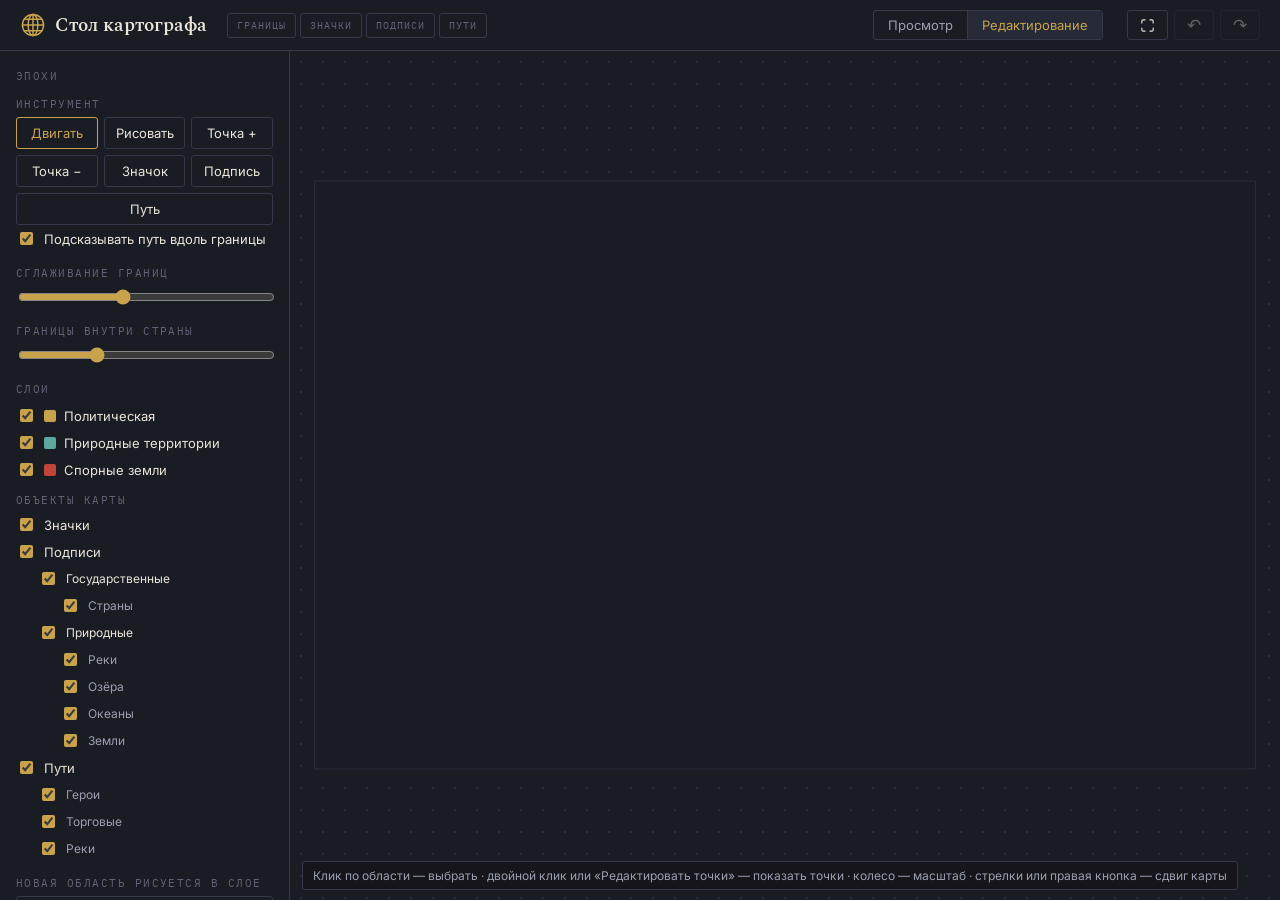
==== commit 75451cd7: "Add files via upload" ====
--- a/stol-kartografa.html
+++ b/stol-kartografa.html
@@ -143,6 +143,7 @@
 body[data-focus=markers] #smooth,body[data-focus=labels] #smooth,body[data-focus=paths] #smooth,body[data-focus=markers] #shared,body[data-focus=labels] #shared,body[data-focus=paths] #shared,
 body[data-focus=markers] .eyebrow:has(+#smooth),body[data-focus=labels] .eyebrow:has(+#smooth),body[data-focus=paths] .eyebrow:has(+#smooth),
 body[data-focus=markers] .eyebrow:has(+#shared),body[data-focus=labels] .eyebrow:has(+#shared),body[data-focus=paths] .eyebrow:has(+#shared){display:none}
+.qsw{display:flex;gap:6px;margin-top:8px;flex-wrap:wrap}.qs{width:18px;height:18px;border-radius:50%;border:1px solid var(--border);padding:0;cursor:pointer}.qs:hover{border-color:var(--gold)}
 </style>
 </head>
 <body data-mode="edit">
@@ -172,6 +173,7 @@
   <div id="props"><span style="font-size:12px;color:var(--text-faint)">Ничего не выбрано</span></div>
   <div class="eyebrow">Все области</div>
   <div id="list"></div>
+  <button id="terrToLabels" style="width:100%;margin-top:8px;font-size:12px" title="Для каждой области создаст обычную надпись с её названием. Уже существующие надписи с таким текстом не дублируются">Создать надписи из названий областей</button>
   
 </aside>
 <div id="col"><div id="vtop" hidden></div>
@@ -514,7 +516,10 @@
 /* ===== конец ===== */
 let S={name:'Карта',img:null,w:1600,h:1000,nodes:{},terrs:[],vis:{pol:1,nat:1,dis:1,markers:1,labels:1,paths:1},smooth:.6,shared:.4,pk:{hero:1,trade:1,river:1},markers:[],labels:[],paths:[],lt:{country:1,river:1,lake:1,ocean:1,land:1},imgs:{}};
 let attachTo=null;
-let focus=null,focusHide=false,pathKind='hero';
+let focus=null,focusHide=false,pathKind='hero',lastLabelType='country';
+const LABEL_GROUPS=[['Государственные',['country']],['Природные',['river','lake','ocean','land']]];
+const QCOL=['#e9e4d8','#c9a24c','#c1443b','#5fa8a0','#b5698f','#8c7ec9','#ffffff','#14151b'];
+const qsw=()=>`<div class="qsw">${QCOL.map(c=>`<button type="button" class="qs" data-qc="${c}" style="background:${c}" title="${c}"></button>`).join('')}</div>`;
 const PKIND={hero:{n:'Путь героя',s:'Герои',c:'#c9a24c',w:.35,d:false},trade:{n:'Торговый путь',s:'Торговые',c:'#d98e4a',w:.3,d:true},river:{n:'Течение реки',s:'Реки',c:'#5aa9d6',w:.3,d:false}};
 const kindOf=p=>PKIND[p.kind]?p.kind:'hero';
 const FOCUS={borders:{tools:['move','draw','add','del']},markers:{tools:['move','marker']},labels:{tools:['move','label']},paths:{tools:['move','path'],hide:true}};
@@ -594,7 +599,6 @@
   const et=S.terrs.find(t=>t.id===editId),ek=new Set();if(et)et.ring.forEach((a,i)=>{const b=et.ring[(i+1)%et.ring.length];ek.add(a<b?a+b:b+a)});
   const seen=new Set();vis.forEach(t=>t.ring.forEach((a,i)=>{const b=t.ring[(i+1)%t.ring.length],key=a<b?a+b:b+a;if(seen.has(key))return;seen.add(key);const act=tool==='add'&&ek.has(key),dr=tool==='draw';
     const A=S.nodes[a];h+=`<path data-e="${a}|${b}" d="M${A.x} ${A.y}${bez(a,b,m)}" fill="none" stroke="${act?'#c9a24c':dr?'transparent':'none'}" stroke-opacity=".35" stroke-width="${(dr?14:10)/k}" stroke-linecap="round" style="${act||dr?'cursor:crosshair':''}" ${act||dr?'':'pointer-events="none"'}/>`}));
-  h+='<g class="gT">';vis.forEach(t=>{const c=cen(t);h+=`<text x="${c.x}" y="${c.y}" text-anchor="middle" font-family="Spectral,serif" font-weight="600" font-size="${16/k}" fill="#fff" stroke="#14151b" stroke-width="${3/k}" paint-order="stroke" pointer-events="none">${esc(t.name)}</text>`});h+='</g>';
   h+=extra(k);const used=new Set();if(tool==='draw')vis.forEach(t=>t.ring.forEach(n=>used.add(n)));else if(et&&S.vis[et.layer])et.ring.forEach(n=>used.add(n));draft.forEach(n=>used.add(n));
   used.forEach(n=>{const q=S.nodes[n],on=n===selN,r=on?R*1.5:R,sk=on?'#c1443b':'#14151b',sw=(on?2:1)/k;h+=q.sharp?`<rect data-n="${n}" x="${q.x-r}" y="${q.y-r}" width="${2*r}" height="${2*r}" fill="#c9a24c" stroke="${sk}" stroke-width="${sw}" style="cursor:move"/>`:`<circle data-n="${n}" cx="${q.x}" cy="${q.y}" r="${r}" fill="${m[n]&&m[n].size>2?'#5fa8a0':'#e9e4d8'}" stroke="${sk}" stroke-width="${sw}" style="cursor:move"/>`});
   if(draft.length>1)h+=`<polyline points="${draft.map(n=>S.nodes[n].x+','+S.nodes[n].y).join(' ')}" fill="none" stroke="#c9a24c" stroke-width="${2/k}" stroke-dasharray="${6/k}" pointer-events="none"/>`;
@@ -638,10 +642,14 @@
     S.terrs.forEach(t=>{const r=t.ring,l=r.length;for(let i=0;i<l;i++){const x=r[i],y=r[(i+1)%l];if((x===a&&y===b)||(x===b&&y===a)){r.splice(i+1,0,id);break}}});render();return}
   if(tool==='del'&&n){push();removeNode(n);selN=null;render();return}
   if(tool==='marker'){push();const mk={id:'m'+(uid++),x:p.x,y:p.y,name:'Метка',type:'poi',icon:'landmark',desc:''};S.markers.push(mk);selI={k:'m',id:mk.id};sel=null;editId=null;setTool('move');render();return}
-  if(tool==='label'){push();const lb={id:'l'+(uid++),x:p.x,y:p.y,text:'Название',type:'land',font:'ebGaramond',size:46,spacing:6,curve:0,color:'#c9a24c',rotation:0};Object.assign(lb,MAP_LABEL_TYPES.land.defaults);S.labels.push(lb);selI={k:'l',id:lb.id};sel=null;editId=null;setTool('move');render();return}
+  if(tool==='label'){push();const ty=MAP_LABEL_TYPES[lastLabelType]?lastLabelType:'country',pr=MAP_LABEL_TYPES[ty].defaults,lb={id:'l'+(uid++),x:p.x,y:p.y,text:'Название',type:ty,font:pr.font,size:pr.size,spacing:pr.spacing,curve:pr.curve,color:pr.color,rotation:0};S.labels.push(lb);selI={k:'l',id:lb.id};sel=null;editId=null;setTool('move');render();return}
   if(tool==='path'){if(dbl('p',e)&&pd.length>=2){finishPath();return}pd.push({x:p.x,y:p.y});render();return}
   const te=e.target.closest('[data-ti]');
   if(tool==='move'&&te){sel=te.dataset.ti;selI=null;selN=null;drag={em:sel,sx:e.clientX,sy:e.clientY};svg.setPointerCapture(e.pointerId);render();return}
+  const rh=e.target.closest('[data-rot]');
+  if(tool==='move'&&rh){const lb=S.labels.find(x=>x.id===rh.dataset.rot);
+    if(lb){if(dbl('rot'+lb.id,e)){push();lb.rotation=0;render();return}
+      const r=svg.getBoundingClientRect();drag={rot:lb.id,cx:r.left+V.x+lb.x*V.k,cy:r.top+V.y+lb.y*V.k};svg.setPointerCapture(e.pointerId);return}}
   const hit=e.target.closest('[data-m],[data-l],[data-p]'),pp=e.target.dataset.pp;
   if(tool==='move'&&(pp!==undefined||hit)){
     if(pp!==undefined)drag={pi:+pp,sx:e.clientX,sy:e.clientY};
@@ -654,6 +662,8 @@
     drag={pan:1,sx:e.clientX,sy:e.clientY,vx:V.x,vy:V.y,click:!tid};svg.setPointerCapture(e.pointerId);if(!tid)render()}});
 svg.addEventListener('pointermove',e=>{if(!drag)return;
   if(drag.pan){V.x=drag.vx+e.clientX-drag.sx;V.y=drag.vy+e.clientY-drag.sy;render()}
+  else if(drag.rot){const lb=S.labels.find(x=>x.id===drag.rot);if(!lb)return;if(!drag.moved){drag.moved=1;push();lastK=''}
+    let deg=Math.atan2(e.clientY-drag.cy,e.clientX-drag.cx)*180/Math.PI+90;deg=((deg+180)%360+360)%360-180;if(e.shiftKey)deg=Math.round(deg/15)*15;lb.rotation=Math.round(deg*10)/10;render()}
   else if(drag.em){if(!drag.moved){if(Math.hypot(e.clientX-drag.sx,e.clientY-drag.sy)<4)return;drag.moved=1;push();lastK=''}const q=pt(e),T=S.terrs.find(x=>x.id===drag.em);if(T){T.ix=q.x;T.iy=q.y}render(1)}
   else if(drag.it||drag.pi!==undefined){if(!drag.moved){if(Math.hypot(e.clientX-drag.sx,e.clientY-drag.sy)<4)return;drag.moved=1;push();lastK=''}const q=pt(e),o=drag.it?item():(item()||{points:[]}).points[drag.pi];if(o){o.x=q.x;o.y=q.y}render()}
   else if(drag.n){if(!drag.moved){if(Math.hypot(e.clientX-drag.sx,e.clientY-drag.sy)<4)return;drag.moved=1;push();lastK=''}const p=pt(e);S.nodes[drag.n].x=p.x;S.nodes[drag.n].y=p.y;render()}});
@@ -707,9 +717,10 @@
 $('smooth').oninput=e=>{S.smooth=+e.target.value;render()};
 $('shared').oninput=e=>{S.shared=+e.target.value;render()};
 $('side').addEventListener('input',e=>{const t=S.terrs.find(x=>x.id===sel),i=e.target;
+  if(i.dataset.lg){LABEL_GROUPS.find(x=>x[0]===i.dataset.lg)[1].forEach(t=>S.lt[t]=i.checked?1:0);return render()}
   if(i.dataset.lt){S.lt[i.dataset.lt]=i.checked?1:0;return render()}
   if(i.dataset.pk){S.pk[i.dataset.pk]=i.checked?1:0;return render()}
-  if(i.dataset.f&&selI){const o=item(),f=i.dataset.f;if(!o)return;push('i'+f);o[f]=i.dataset.n?+i.value:i.value;
+  if(i.dataset.f&&selI){const o=item(),f=i.dataset.f;if(!o)return;push('i'+f);o[f]=i.dataset.n?+i.value:i.value;if(f==='type'&&selI.k==='l'){lastLabelType=o.type;try{localStorage.setItem('stol.lt',o.type)}catch(_){}}
     if(f==='type'&&selI.k==='l')Object.assign(o,MAP_LABEL_TYPES[o.type].defaults);
     const vb=$('v_'+f);if(vb)vb.textContent=i.value;
     if(i.tagName==='SELECT')render();else render(1);return}
@@ -720,6 +731,7 @@
   if(ud){e.stopPropagation();const c=tById(ud.dataset.ud);if(c){push();delete c.parent;render()}return}
   if(up){e.stopPropagation();sel=up.dataset.up;editId=null;selN=null;render();return}
   if(fb){e.stopPropagation();const q=tById(fb.dataset.fold);if(q){push();q.fold=!q.fold;if(!q.fold)delete q.fold;render()}return}
+  const qc=t.closest('[data-qc]');if(qc){e.stopPropagation();const o=item();if(o){push();o.color=qc.dataset.qc;render()}return}
   if(t.id==='pAttach'){e.stopPropagation();attachTo=attachTo===sel?null:sel;render()}},true);
 $('side').addEventListener('input',e=>{const i=e.target,t=tById(sel);
   if(i.id==='pParent'&&t){e.stopPropagation();push();if(i.value)t.parent=i.value;else delete t.parent;render();return}
@@ -743,7 +755,7 @@
 /* ===== значки, подписи, пути героев ===== */
 let dk='',dt=0,dx=0,dy=0;
 function dbl(key,e){const now=Date.now(),r=key===dk&&now-dt<400&&Math.hypot(e.clientX-dx,e.clientY-dy)<8;dk=key;dt=now;dx=e.clientX;dy=e.clientY;return r}
-Object.assign(HINTS,{marker:'Клик по карте — поставить значок (потом выбери иконку и название справа)',label:'Клик по карте — поставить подпись; размер, шрифт, изгиб и поворот — справа',path:'Ставь точки пути героя. Enter, двойной клик или кнопка «Закончить путь» — завершить, Esc — отмена. Если сменить инструмент или режим, начатый путь сохранится сам.'});
+Object.assign(HINTS,{marker:'Клик по карте — поставить значок (потом выбери иконку и название справа)',label:'Клик по карте — поставить подпись; размер, шрифт и изгиб — справа, поворот — золотым кружком над надписью',path:'Ставь точки пути героя. Enter, двойной клик или кнопка «Закончить путь» — завершить, Esc — отмена. Если сменить инструмент или режим, начатый путь сохранится сам.'});
 const cv=document.createElement('canvas').getContext('2d');
 const tw=(t,sz,fam,sp)=>{cv.font=`${sz}px "${fam}"`;t=t||' ';return cv.measureText(t).width+Math.max(0,t.length-1)*sp};
 function item(){if(!selI)return null;return(selI.k==='m'?S.markers:selI.k==='l'?S.labels:S.paths).find(x=>x.id===selI.id)||null}
@@ -767,6 +779,10 @@
 $('fchips').addEventListener('click',e=>{const b=e.target.closest('[data-f]');if(b)return setFocus(b.dataset.f===focus?null:b.dataset.f);
   if(e.target.closest('#fHide')){focusHide=!focusHide;applyFocus()}});
 $('pkRow').addEventListener('click',e=>{const b=e.target.closest('[data-kind]');if(b){pathKind=b.dataset.kind;pkRowUpd()}});
+$('terrToLabels').onclick=()=>{const have=new Set(S.labels.map(l=>(l.text||'').trim())),pr=MAP_LABEL_TYPES.country.defaults;let n=0;push();
+  S.terrs.forEach(t=>{const nm=(t.name||'').trim();if(!nm||have.has(nm))return;const c=cen(t);
+    S.labels.push({id:'l'+(uid++),x:c.x,y:c.y,text:nm,type:'country',font:pr.font,size:pr.size,spacing:pr.spacing,curve:pr.curve,color:pr.color,rotation:0});have.add(nm);n++});
+  setStatus(n?'Создано надписей: '+n:'Названия всех областей уже есть среди надписей');setTimeout(()=>setStatus(''),2600);render()};
 function pathBar(){const b=$('pathBar');if(tool!=='path'||mode!=='edit'||!pd.length){b.hidden=true;return}
   b.innerHTML=`<button id="pDone" class="on" ${pd.length<2?'disabled':''}>✓ Закончить путь · ${pd.length} т. (Enter)</button><button id="pCancel" title="Esc">Отмена</button>`;b.hidden=false}
 $('pathBar').addEventListener('click',e=>{if(e.target.closest('#pDone'))finishPath();else if(e.target.closest('#pCancel')){pd=[];render()}});
@@ -780,22 +796,22 @@
     p.points.forEach((q,i)=>{const end=i===0||i===p.points.length-1;h+=on?`<circle data-pp="${i}" cx="${q.x}" cy="${q.y}" r="${6/k}" fill="#14151b" stroke="#c9a24c" stroke-width="${2/k}" style="cursor:move"/>`:`<circle cx="${q.x}" cy="${q.y}" r="${w*(end?1.8:1.15)}" fill="${c}" pointer-events="none"/>`});h+='</g>'});
   if(off){const P=off.paths[off.i];h+=`<polyline points="${P.map(n=>S.nodes[n].x+','+S.nodes[n].y).join(' ')}" fill="none" stroke="#c9a24c" stroke-width="${5/k}" stroke-linecap="round" stroke-linejoin="round" stroke-opacity=".85" pointer-events="none"/>`+P.slice(1,-1).map(n=>`<circle cx="${S.nodes[n].x}" cy="${S.nodes[n].y}" r="${4/k}" fill="#c9a24c" pointer-events="none"/>`).join('')}
   if(pd.length)h+=`<polyline points="${pd.map(q=>q.x+','+q.y).join(' ')}" fill="none" stroke="#c1443b" stroke-width="${2/k}" stroke-dasharray="${6/k} ${4/k}" pointer-events="none"/>`+pd.map(q=>`<circle cx="${q.x}" cy="${q.y}" r="${4/k}" fill="#c1443b" pointer-events="none"/>`).join('');
-  if(S.vis.labels)S.labels.forEach(lb=>{if(S.lt[lb.type||'land']===0)return;
+  if(S.vis.labels)S.labels.slice().sort((a,b)=>(MAP_LABEL_TYPES[a.type||'country']||MAP_LABEL_TYPES.country).zLayer-(MAP_LABEL_TYPES[b.type||'country']||MAP_LABEL_TYPES.country).zLayer).forEach(lb=>{if(S.lt[lb.type||'country']===0)return;
     const fd=MAP_LABEL_FONTS[lb.font]||MAP_LABEL_FONTS.caveat,sz=Math.max(10,Math.min(72,+lb.size||26))*f,sp=(+lb.spacing||0)*f,L=tw(lb.text,sz,fd.family,sp),bend=Math.max(-100,Math.min(100,+lb.curve||0))/100*sz*1.35,on=selI&&selI.k==='l'&&selI.id===lb.id,id='lp'+lb.id;
-    h+=`<g data-l="${lb.id}" transform="translate(${lb.x} ${lb.y}) rotate(${+lb.rotation||0})" style="cursor:pointer"><path id="${id}" d="M${-L/2} 0Q0 ${-bend} ${L/2} 0" fill="none"/><rect x="${-L/2-6/k}" y="${-sz*.75-Math.abs(bend)/2}" width="${L+12/k}" height="${sz*1.5+Math.abs(bend)}" fill="transparent" stroke="${on?'#c9a24c':'none'}" stroke-width="${1.5/k}" stroke-dasharray="${4/k}"/><text font-family="${esc(fd.family)}" font-size="${sz}" letter-spacing="${sp}" fill="${lb.color||'#e9e4d8'}" style="paint-order:stroke;stroke:rgba(20,21,27,.6);stroke-width:${Math.max(1,sz*.05)}px;stroke-linejoin:round" pointer-events="none"><textPath href="#${id}" startOffset="50%" text-anchor="middle" dominant-baseline="middle">${esc(lb.text||'')}</textPath></text></g>`});
+    h+=`<g data-l="${lb.id}" transform="translate(${lb.x} ${lb.y}) rotate(${+lb.rotation||0})" style="cursor:pointer"><path id="${id}" d="M${-L/2} 0Q0 ${-bend} ${L/2} 0" fill="none"/><rect x="${-L/2-6/k}" y="${-sz*.75-Math.abs(bend)/2}" width="${L+12/k}" height="${sz*1.5+Math.abs(bend)}" fill="transparent" stroke="${on?'#c9a24c':'none'}" stroke-width="${1.5/k}" stroke-dasharray="${4/k}"/><text font-family="${esc(fd.family)}" font-size="${sz}" letter-spacing="${sp}" fill="${lb.color||'#e9e4d8'}" style="paint-order:stroke;stroke:rgba(20,21,27,.6);stroke-width:${Math.max(1,sz*.05)}px;stroke-linejoin:round" pointer-events="none"><textPath href="#${id}" startOffset="50%" text-anchor="middle" dominant-baseline="middle">${esc(lb.text||'')}</textPath></text>${on&&mode==='edit'?`<line x1="0" y1="${-sz*.75-Math.abs(bend)/2}" x2="0" y2="${-sz*.75-Math.abs(bend)/2-22/k}" stroke="#c9a24c" stroke-width="${1.5/k}" pointer-events="none"/><circle data-rot="${lb.id}" cx="0" cy="${-sz*.75-Math.abs(bend)/2-22/k}" r="${7/k}" fill="#c9a24c" stroke="#14151b" stroke-width="${1.5/k}" style="cursor:grab"><title>Тяни, чтобы повернуть (Shift — шаг 15°, двойной клик — сбросить)</title></circle>`:''}</g>`});
   if(S.vis.markers)S.markers.forEach(mk=>{const key=MARKER_SVG[mk.icon]?mk.icon:'landmark',col=MARKER_COLORS[key]||MARKER_COLORS.other,on=selI&&selI.k==='m'&&selI.id===mk.id,
     ic=MARKER_SVG[key].replace(/^<svg\s+viewBox="([^"]*)"[^>]*>/,`<svg x="-6" y="-6" width="12" height="12" viewBox="$1" overflow="hidden" style="color:#14151b;--marker-color:${col};fill:none;stroke:currentColor;stroke-width:2;stroke-linecap:round;stroke-linejoin:round">`);
     h+=`<g data-m="${mk.id}" transform="translate(${mk.x} ${mk.y}) scale(${1/k})" style="cursor:pointer"><circle r="${on?11:9}" style="fill:${col}" stroke="${on?'#c9a24c':'rgba(20,21,27,.85)'}" stroke-width="${on?2.5:1.5}"/>${ic}<text y="24" text-anchor="middle" font-size="12" font-family="Inter,sans-serif" font-weight="600" fill="#e9e4d8" stroke="#14151b" stroke-width="3" paint-order="stroke" stroke-linejoin="round" pointer-events="none">${esc(mk.name||'')}</text></g>`});
   return h}
 function objLayers(){const L=(k,n)=>`<label class="lay"><input type="checkbox" data-l="${k}" ${S.vis[k]!==0?'checked':''}>${n}</label>`,sub=(a,v,n)=>`<label class="lay" style="margin-left:22px;font-size:12px;color:var(--text-dim)"><input type="checkbox" data-${a}="${v}" ${(a==='pk'?S.pk[v]:S.lt[v])!==0?'checked':''}>${n}</label>`;
-  return'<div class="eyebrow" style="margin:10px 0 4px">Объекты карты</div>'+L('markers','Значки')+L('labels','Подписи')+MAP_LABEL_TYPE_ORDER.map(t=>sub('lt',t,MAP_LABEL_TYPES[t].short)).join('')+L('paths','Пути')+Object.keys(PKIND).map(t=>sub('pk',t,PKIND[t].s)).join('')}
+  return'<div class="eyebrow" style="margin:10px 0 4px">Объекты карты</div>'+L('markers','Значки')+L('labels','Подписи')+LABEL_GROUPS.map(([g,ts])=>`<label class="lay" style="margin-left:22px;font-size:12px"><input type="checkbox" data-lg="${g}" ${ts.some(t=>S.lt[t]!==0)?'checked':''}>${g}</label>`+ts.map(t=>`<label class="lay" style="margin-left:44px;font-size:12px;color:var(--text-dim)"><input type="checkbox" data-lt="${t}" ${S.lt[t]!==0?'checked':''}>${MAP_LABEL_TYPES[t].short}</label>`).join('')).join('')+L('paths','Пути')+Object.keys(PKIND).map(t=>sub('pk',t,PKIND[t].s)).join('')}
 function itemProps(){const o=item();if(!o)return'';
   const F=(l,x)=>`<div class="fld">${l}${x}</div>`,del='<button id="iDel" class="danger" style="width:100%">Удалить</button>',
   rng=(f,l,a,b,st,v)=>`<div class="fld"><span style="display:flex;justify-content:space-between">${l}<b id="v_${f}" style="color:var(--text)">${v}</b></span><input type="range" data-f="${f}" data-n="1" min="${a}" max="${b}" step="${st}" value="${v}"></div>`,
   sw=c=>`<button class="swb" data-pk="ic"><span class="dot" style="background:${c}"></span><span class="hv">${c}</span></button>`,
   opts=(O,cur)=>O.map(([v,n])=>`<option value="${v}" ${v===cur?'selected':''}>${esc(n)}</option>`).join('');
   if(selI.k==='m'){const key=MARKER_SVG[o.icon]?o.icon:'landmark';return F('Название',`<input data-f="name" value="${esc(o.name||'')}">`)+F('Значок',`<button class="swb" id="iIcon">${chip(key)}<span class="hv">${esc(MARKER_ICON_LABELS[key]||key)}</span></button>`)+F('Описание',`<input data-f="desc" value="${esc(o.desc||'')}">`)+del}
-  if(selI.k==='l')return F('Текст',`<input data-f="text" value="${esc(o.text||'')}">`)+F('Тип',`<select data-f="type">${opts(MAP_LABEL_TYPE_ORDER.map(t=>[t,MAP_LABEL_TYPES[t].label]),o.type||'land')}</select>`)+F('Шрифт',`<select data-f="font">${opts(Object.entries(MAP_LABEL_FONTS).map(([v,x])=>[v,x.label]),o.font)}</select>`)+rng('size','Размер',10,72,1,o.size||26)+rng('spacing','Интервал между буквами',0,20,.5,o.spacing||0)+rng('curve','Изгиб',-100,100,1,o.curve||0)+rng('rotation','Поворот',-180,180,1,o.rotation||0)+F('Цвет',sw(o.color||'#e9e4d8'))+del;
+  if(selI.k==='l')return F('Тип',`<select data-f="type">${LABEL_GROUPS.map(([g,ts])=>`<optgroup label="${g}">${ts.map(t=>`<option value="${t}" ${(o.type||'country')===t?'selected':''}>${MAP_LABEL_TYPES[t].label}</option>`).join('')}</optgroup>`).join('')}</select>`)+F('Текст',`<input data-f="text" value="${esc(o.text||'')}">`)+F('Шрифт',`<select data-f="font">${Object.entries(MAP_LABEL_FONTS).map(([v,x])=>`<option value="${v}" style="font-family:'${x.family}'" ${o.font===v?'selected':''}>${esc(x.label)}</option>`).join('')}</select>`)+rng('size','Размер',10,72,1,o.size||26)+rng('spacing','Интервал между буквами',0,20,.5,o.spacing||0)+rng('curve','Изгиб',-100,100,1,o.curve||0)+rng('rotation','Поворот',-180,180,1,o.rotation||0)+F('Цвет',sw(o.color||'#e9e4d8')+qsw())+del;
   return F('Тип пути',`<select data-f="kind">${Object.entries(PKIND).map(([k,v])=>`<option value="${k}" ${kindOf(o)===k?'selected':''}>${v.n}</option>`).join('')}</select>`)+F('Название пути',`<input data-f="name" value="${esc(o.name||'')}">`)+F('Цвет линии',sw(o.color||'#c9a24c'))+rng('width','Толщина линии',.1,2,.05,o.width||.35)+`<div class="row" style="margin-bottom:8px"><button id="iDash" class="${o.dashed?'on':''}">${o.dashed?'┄ Пунктир':'— Сплошная'}</button></div>`+F('Заметка',`<input data-f="desc" value="${esc(o.desc||'')}">`)+'<div style="font-size:11px;color:var(--text-faint);margin-bottom:8px">Точки пути можно тянуть мышью</div>'+del}
 function openIcons(btn,mk){closePk();const el=document.createElement('div');el.className='pk';el.style.width='310px';
   let cat=MARKER_ICON_CATEGORIES.find(c=>c.icons.includes(mk.icon))||MARKER_ICON_CATEGORIES[0];
@@ -907,7 +923,7 @@
 const ico=(d,z=15)=>`<svg viewBox="0 0 24 24" width="${z}" height="${z}" fill="none" stroke="currentColor" stroke-width="1.8" stroke-linecap="round" stroke-linejoin="round">${d}</svg>`;
 const IC={eye:'<path d="M2 12s3.5-7 10-7 10 7 10 7-3.5 7-10 7S2 12 2 12Z"/><circle cx="12" cy="12" r="3"/>',eyeoff:'<path d="M3 3l18 18M10.6 5.1A10.6 10.6 0 0 1 12 5c6.5 0 10 7 10 7a17 17 0 0 1-3.2 4.2M6.6 6.6A16.8 16.8 0 0 0 2 12s3.5 7 10 7a10 10 0 0 0 4.3-1M9.9 9.9a3 3 0 0 0 4.2 4.2"/>',flow:'<path d="M2 12h3M8 12h3M14 12h4M16 8l4 4-4 4"/>',fs:'<path d="M8 3H5a2 2 0 0 0-2 2v3M21 8V5a2 2 0 0 0-2-2h-3M3 16v3a2 2 0 0 0 2 2h3M16 21h3a2 2 0 0 0 2-2v-3"/>',x:'<path d="M18 6 6 18M6 6l12 12"/>',ctr:'<path d="M21 12a9 9 0 1 1-3-6.7L21 8"/><path d="M21 3v5h-5"/>',stack:'<path d="m12 2 10 5-10 5L2 7z"/><path d="m2 12 10 5 10-5"/><path d="m2 17 10 5 10-5"/>',eye:'<path d="M2 12s3.6-7 10-7 10 7 10 7-3.6 7-10 7S2 12 2 12z"/><circle cx="12" cy="12" r="3"/>',chev:'<path d="m6 9 6 6 6-6"/>'};
 function layersPanel(){const row=(n,on,a)=>`<div class="layer-row ${on?'':'off'}" ${a}><span>${n}</span>${ico(IC.eye)}</div>`;
-  return Object.entries(LAYERS).map(([k,l])=>row(l.n,S.vis[k],`data-vl="${k}"`)).join('')+'<div class="layer-div"></div>'+row('Значки',S.vis.markers!==0,'data-vl="markers"')+row('Подписи',S.vis.labels!==0,'data-vl="labels"')+`<div class="layer-sub-list">${MAP_LABEL_TYPE_ORDER.map(t=>row(MAP_LABEL_TYPES[t].short,S.lt[t]!==0,`data-vlt="${t}"`)).join('')}</div>`+row('Пути',S.vis.paths!==0,'data-vl="paths"')+`<div class="layer-sub-list">${Object.keys(PKIND).map(t=>row(PKIND[t].s,S.pk[t]!==0,`data-vpk="${t}"`)).join('')}</div>`+'<div class="layer-div"></div><div class="layer-acts"><button data-vall="1">Все названия</button><button data-vall="0">Скрыть все</button></div>'}
+  return Object.entries(LAYERS).map(([k,l])=>row(l.n,S.vis[k],`data-vl="${k}"`)).join('')+'<div class="layer-div"></div>'+row('Значки',S.vis.markers!==0,'data-vl="markers"')+row('Подписи',S.vis.labels!==0,'data-vl="labels"')+`<div class="layer-sub-list">${LABEL_GROUPS.map(([g,ts])=>row(g,ts.some(t=>S.lt[t]!==0),`data-vlg="${g}"`)+ts.map(t=>row(MAP_LABEL_TYPES[t].short,S.lt[t]!==0,`data-vlt="${t}"`)).join('')).join('')}</div>`+row('Пути',S.vis.paths!==0,'data-vl="paths"')+`<div class="layer-sub-list">${Object.keys(PKIND).map(t=>row(PKIND[t].s,S.pk[t]!==0,`data-vpk="${t}"`)).join('')}</div>`+'<div class="layer-div"></div><div class="layer-acts"><button data-vall="1">Все названия</button><button data-vall="0">Скрыть все</button></div>'}
 function buildView(){
   $('vtop').innerHTML=`<div class="canvas-toolbar"><h3>${esc(S.name||'Карта')}</h3><div style="display:flex;gap:8px;align-items:center;flex-wrap:wrap">${epCtl()}<div class="zc"><button id="vzm">−</button><span class="mono" id="vzl" style="font-size:12px;color:var(--text-faint);min-width:44px;text-align:center">100%</span><button id="vzp">+</button></div><button class="map-icon-btn" id="vctr" title="Центрировать">${ico(IC.ctr)}</button><button class="map-icon-btn ${flowOn?'on':''}" id="vflow" title="Анимация путей: пунктиры бегут от начала пути к концу">${ico(IC.flow)}</button><button class="map-icon-btn" id="vfs" title="Во весь экран">${ico(IC.fs)}</button><div class="map-layers-wrap"><button class="map-layers-btn" id="vlay">${ico(IC.stack,14)} Слои ${ico(IC.chev,11)}</button><div class="map-layers-panel" id="vlp" hidden></div></div></div></div><div class="eyebrow" style="margin:0 0 10px">Колесо мыши — масштаб · перетаскивание фона — панорама · клик по значку, подписи, пути или области — подробности</div>`;
   viewList()}
@@ -955,8 +971,8 @@
   if(t.closest('#vzm'))return zoomBy(1/1.25);if(t.closest('#vzp'))return zoomBy(1.25);
   if(t.closest('#vctr')){fit();return render(1)}if(t.closest('#vfs'))return toggleFs();
   if(t.closest('#vlay')){pn.hidden=!pn.hidden;if(!pn.hidden)pn.innerHTML=layersPanel();$('vlay').classList.toggle('open',!pn.hidden);return}
-  const vl=t.closest('[data-vl]'),vt=t.closest('[data-vlt]'),va=t.closest('[data-vall]'),vk=t.closest('[data-vpk]');
-  if(vl)S.vis[vl.dataset.vl]=S.vis[vl.dataset.vl]?0:1;else if(vk)S.pk[vk.dataset.vpk]=S.pk[vk.dataset.vpk]===0?1:0;else if(vt)S.lt[vt.dataset.vlt]=S.lt[vt.dataset.vlt]===0?1:0;else if(va)MAP_LABEL_TYPE_ORDER.forEach(x=>S.lt[x]=+va.dataset.vall);else return;
+  const vl=t.closest('[data-vl]'),vt=t.closest('[data-vlt]'),va=t.closest('[data-vall]'),vk=t.closest('[data-vpk]'),vg=t.closest('[data-vlg]');
+  if(vl)S.vis[vl.dataset.vl]=S.vis[vl.dataset.vl]?0:1;else if(vk)S.pk[vk.dataset.vpk]=S.pk[vk.dataset.vpk]===0?1:0;else if(vg){const ts=LABEL_GROUPS.find(x=>x[0]===vg.dataset.vlg)[1],on=ts.some(x=>S.lt[x]!==0);ts.forEach(x=>S.lt[x]=on?0:1)}else if(vt)S.lt[vt.dataset.vlt]=S.lt[vt.dataset.vlt]===0?1:0;else if(va)MAP_LABEL_TYPE_ORDER.forEach(x=>S.lt[x]=+va.dataset.vall);else return;
   pn.innerHTML=layersPanel();render(1)});
 addEventListener('pointerdown',e=>{const pn=$('vlp');if(pn&&!pn.hidden&&!e.target.closest('.map-layers-wrap')){pn.hidden=true;$('vlay').classList.remove('open')}},true);
 $('vtop').addEventListener('change',e=>{if(e.target.id==='vesel')epSwitch(e.target.value)});
@@ -1063,6 +1079,8 @@
 $('efs').onclick=()=>setEditFs(!document.body.classList.contains('fs-edit'));
 $('pnl').onclick=()=>{document.body.classList.toggle('nopanel');requestAnimationFrame(()=>{fit();render(1)})};
 document.addEventListener('fullscreenchange',()=>{if(!document.fullscreenElement&&document.body.classList.contains('fs-edit'))setEditFs(false)});
+try{const v=localStorage.getItem('stol.lt');if(MAP_LABEL_TYPES[v])lastLabelType=v}catch(_){}
+Object.values(MAP_LABEL_FONTS).forEach(f=>{try{document.fonts.load(`24px "${f.family}"`,'Абвгд').then(()=>render(1))}catch(_){}});
 /* ===== возврат в Мастерскую: сначала дожидаемся сохранения ===== */
 function leave(){
   if(embedded){host.postMessage({type:'stol:close'},refOrigin)}
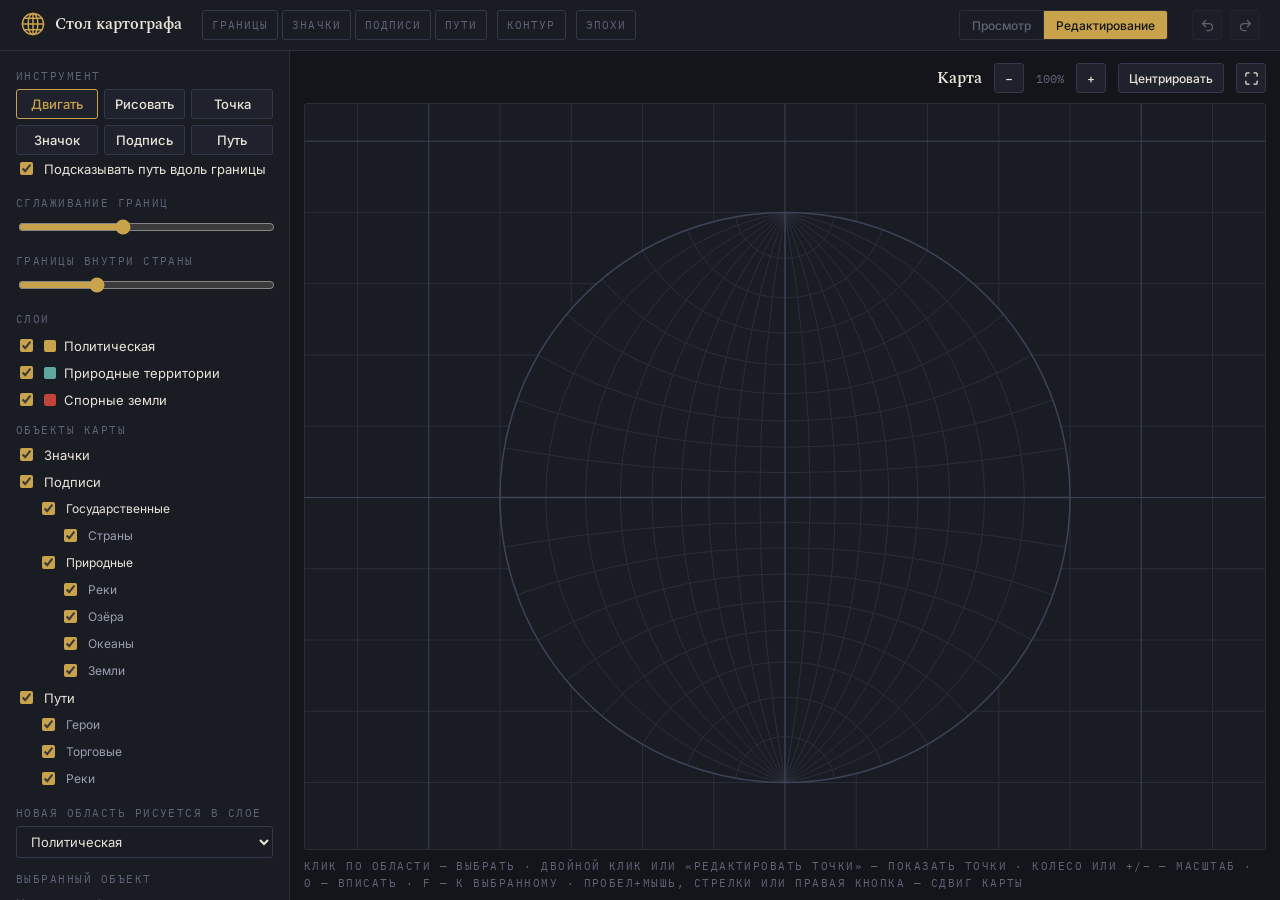
==== commit 74974fef: "Обновление Обновление" ====
--- a/stol-kartografa.html
+++ b/stol-kartografa.html
@@ -6,129 +6,148 @@
 <title>Стол картографа</title>
 <link rel="icon" type="image/svg+xml" href="[data-uri]">
 <link href="https://fonts.googleapis.com/css2?family=Spectral:ital,wght@0,400;0,500;0,600;0,700;1,400&family=Inter:wght@400;500;600;700&family=IBM+Plex+Mono:wght@400;500&family=Caveat:wght@400;500;600;700&family=Pacifico&family=Playfair+Display:ital,wght@0,400;0,600;0,700;1,400&family=Lora:ital,wght@0,400;0,600;1,400&family=Merriweather:ital,wght@0,400;0,700;1,400&family=Kelly+Slab&family=Marck+Script&family=Pattaya&family=Bad+Script&family=EB+Garamond:ital,wght@0,400;0,500;0,600;0,700;1,400&display=swap" rel="stylesheet">
+<link rel="stylesheet" href="base.css">
 <style>
-:root{--bg:#14151b;--bg-alt:#1a1c24;--card:#1f222c;--card-hover:#262a36;--border:#33384a;--border-soft:#2a2e3a;--text:#e9e4d8;--text-dim:#9a9fb0;--text-faint:#5f6478;--thread:#c1443b;--gold:#c9a24c;--teal:#5fa8a0;--rose:#b5698f;--violet:#8c7ec9;--gray:#7a7f92;--radius:3px}
-*{box-sizing:border-box}
-*{scrollbar-width:thin;scrollbar-color:var(--border) var(--bg-alt)}
-::-webkit-scrollbar{width:10px;height:10px}::-webkit-scrollbar-track{background:var(--bg-alt)}
-::-webkit-scrollbar-thumb{background:var(--border);border-radius:6px;border:2px solid var(--bg-alt);background-clip:padding-box}
-::-webkit-scrollbar-thumb:hover{background:var(--gold)}::-webkit-scrollbar-corner{background:var(--bg-alt)}::-webkit-scrollbar-button{display:none;width:0;height:0}
-input[type=checkbox],input[type=radio]{accent-color:var(--gold)}
 html,body{margin:0;height:100%}
-body{background:var(--bg);color:var(--text);font-family:'Inter',sans-serif;display:flex;flex-direction:column;-webkit-font-smoothing:antialiased}
-h1,h3{font-family:'Spectral',serif;font-weight:600;margin:0}
-button,input,select{font-family:inherit;color:var(--text);background:var(--bg-alt);border:1px solid var(--border);border-radius:var(--radius);padding:7px 10px;font-size:13px;outline:none}
-button{cursor:pointer}button:hover{background:var(--card-hover)}
-button:disabled{opacity:.35;cursor:default}
-#hist{margin-left:10px;display:flex;gap:6px}#hist button{font-size:17px;padding:4px 12px}#hist button svg{display:block}
-body.fs-edit header{position:fixed;top:10px;right:10px;z-index:30;padding:4px 6px;gap:6px;border:1px solid var(--border);border-radius:var(--radius);background:rgba(26,28,36,.94)}
+body{background:var(--bg);color:var(--text);font-family:var(--font-ui);display:flex;flex-direction:column;-webkit-font-smoothing:antialiased}
+button,input,select{font-family:inherit;color:var(--text);background:var(--bg-alt);border:1px solid var(--border);border-radius:var(--radius);padding:6px 10px;font-size:var(--fs-md);outline:none}
+button{cursor:pointer;background:var(--card);font-weight:500;transition:background .15s,border-color .15s,color .15s}button:where(:not(:disabled)):hover{background:var(--card-hover);border-color:var(--text-faint)}
+button:where(:not(:disabled)):active{transform:translateY(1px);filter:brightness(.92)}
+button:focus-visible{outline:2px solid var(--gold);outline-offset:1px}
+button:disabled{opacity:.35;cursor:not-allowed}
+header button,#etop button,#vtop button{min-height:var(--ctl-h);font-size:var(--fs-sm)}
+.btn-tool{width:var(--ctl-h);height:var(--ctl-h);min-height:0;padding:0;display:inline-flex;align-items:center;justify-content:center;flex-shrink:0}.btn-tool svg{display:block}
+#hist{margin-left:10px;display:flex;gap:8px}
+body.fs-edit header{position:fixed;top:8px;right:14px;z-index:30;padding:0;gap:8px;border:0;background:none}
+body.fs-edit .fchips{margin-left:0;gap:8px}
+body.fs-edit .fchips button{font:500 var(--fs-sm) var(--font-ui);letter-spacing:0;text-transform:none;padding:6px 10px;color:var(--text);background:var(--card);border:1px solid var(--border)}
+body.fs-edit .fchips button:hover{background:var(--card-hover);border-color:var(--text-faint)}
+body.fs-edit .fchips button.on{color:var(--gold);border-color:var(--gold);background:var(--gold-soft)}
+body.fs-edit #epChip,body.fs-edit #ctChip,body.fs-edit #ctCfg{margin-left:0}
 body.fs-edit header>:not(#hist){display:none}body.fs-edit #hist{margin-left:0}body.nopanel #side{display:none}
 button.on{border-color:var(--gold);color:var(--gold)}
 input:focus,select:focus{border-color:var(--thread)}
-header{display:flex;align-items:center;gap:14px;padding:10px 20px;background:var(--bg-alt);border-bottom:1px solid var(--border)}
-#backBtn{white-space:nowrap}
-.fb{padding:0 6px;font-size:12px;line-height:20px;border:none;background:none;color:var(--text-dim)}.fb:hover{color:var(--text);background:none}
-.tl.sub{border-style:dashed;border-color:var(--gold)}.tl .kc{font:10px 'IBM Plex Mono',monospace;color:var(--text-faint)}
+header{display:flex;align-items:center;gap:14px;padding:10px 20px;background:var(--bg-alt);border-bottom:1px solid var(--border-soft)}
+#backBtn{white-space:nowrap;display:inline-flex;align-items:center;gap:8px;padding:7px 14px 7px 10px;border-color:rgba(201,162,76,.45);color:var(--gold);background:rgba(201,162,76,.06);transition:background .15s,border-color .15s,color .15s}
+#backBtn svg{display:block;transition:transform .15s}
+#backBtn:hover{background:var(--gold-soft);border-color:var(--gold);color:var(--gold-hover)}
+#backBtn:hover svg{transform:translateX(-3px)}
+#backBtn:active{background:rgba(201,162,76,.22)}
+#backBtn:focus-visible{box-shadow:0 0 0 2px rgba(201,162,76,.35)}
+#backBtn:disabled{opacity:.6}
+.fb{padding:0 6px;font-size:var(--fs-sm);line-height:20px;border:none;background:none;color:var(--text-dim)}.fb:hover{color:var(--text);background:none}
+.tl.sub{border-style:dashed;border-color:var(--gold)}.tl .kc{font:var(--fs-2xs) var(--font-mono);color:var(--text-faint)}
 a.lk{color:var(--gold);cursor:pointer;text-decoration:underline}
 .ep-list{display:flex;flex-direction:column;gap:4px;margin-bottom:10px}
-.ep-row{display:flex;align-items:center;gap:8px;padding:6px 8px;border:1px solid var(--border);border-radius:var(--radius);background:var(--card);cursor:pointer;font-size:13px}
+.ep-row{display:flex;align-items:center;gap:8px;padding:6px 8px;border:1px solid var(--border);border-radius:var(--radius);background:var(--card);cursor:pointer;font-size:var(--fs-md)}
 .ep-row:hover{background:var(--card-hover)}.ep-row.on{border-color:var(--gold)}
-.ep-row .i{font:10px 'IBM Plex Mono',monospace;color:var(--text-faint);width:14px;text-align:center}
+.ep-row .i{font:var(--fs-2xs) var(--font-mono);color:var(--text-faint);width:14px;text-align:center}
 .ep-row .n{flex:1;min-width:0;overflow:hidden;text-overflow:ellipsis;white-space:nowrap}
-.ep-row .y{font:11px 'IBM Plex Mono',monospace;color:var(--text-faint);white-space:nowrap}
-.ep-acts{display:flex;gap:4px;margin:2px 0 6px}.ep-acts button{flex:1;padding:5px 4px;font-size:12px}
-.ec select{max-width:240px;padding:5px 8px;font-size:13px}.ec button:disabled,.ec select:disabled{opacity:.4;cursor:default}
-#epBadge{position:absolute;left:12px;top:10px;z-index:5;pointer-events:none;font-size:12px;color:var(--gold);background:rgba(20,21,27,.85);padding:5px 10px;border-radius:var(--radius);border:1px solid var(--border)}
-#epBadge i{font-style:normal;color:var(--text-faint);margin-left:8px;font-family:'IBM Plex Mono',monospace;font-size:11px}
-body[data-mode=view] #epBadge{display:none}header h1{font-size:19px}header .mark{color:var(--gold);margin-right:9px;display:inline-flex;vertical-align:middle;position:relative;top:-1px}
-.eyebrow{font-family:'IBM Plex Mono',monospace;font-size:10.5px;letter-spacing:.14em;text-transform:uppercase;color:var(--text-faint);margin:14px 0 6px}
-#wrap{flex:1;display:flex;min-height:0}
-#side{width:290px;flex-shrink:0;background:var(--bg-alt);border-right:1px solid var(--border);padding:4px 16px 16px;overflow:auto}
+.ep-row .y{font:var(--fs-xs) var(--font-mono);color:var(--text-faint);white-space:nowrap}
+.ep-acts{display:flex;gap:4px;margin:2px 0 6px}.ep-acts button{flex:1;padding:5px 4px;font-size:var(--fs-sm)}
+.ec select{max-width:240px;padding:5px 8px;font-size:var(--fs-md)}.ec button:disabled,.ec select:disabled{opacity:.4;cursor:default}
+#epBadge{display:inline-flex;align-items:center;min-height:var(--ctl-h);flex-shrink:0;margin-right:auto;font-size:var(--fs-sm);color:var(--gold);background:var(--bg-alt);padding:0 10px;border-radius:var(--radius);border:1px solid var(--border-soft);white-space:nowrap}#epBadge[hidden]{display:none}
+#epBadge i{font-style:normal;color:var(--text-faint);margin-left:8px;font-family:var(--font-mono);font-size:var(--fs-xs)}
+body[data-mode=view] #epBadge{display:none}header h1{font-size:var(--fs-h3)}header .mark{color:var(--gold);margin-right:9px;display:inline-flex;vertical-align:middle;position:relative;top:-1px}
+.eyebrow{margin:14px 0 6px}
+#wrap{flex:1;display:flex;min-height:0;position:relative}
+/* ручка изменения ширины левой панели: на краю панели, при наведении — значок ⇔ */
+#sideGrip{position:relative;width:0;flex-shrink:0;z-index:25}
+#sideGrip::before{content:"";position:absolute;top:0;bottom:0;left:-5px;width:10px;cursor:col-resize}
+#sideGrip::after{content:"";position:absolute;top:0;bottom:0;left:-1px;width:2px;background:var(--gold);opacity:0;transition:opacity .15s;pointer-events:none}
+#sideGrip:hover::after,#sideGrip.drag::after{opacity:1}
+body.sg-drag{cursor:col-resize;user-select:none}
+body.nopanel #sideGrip,body[data-mode=view] #sideGrip{display:none}
+#side{width:var(--side-w,290px);flex-shrink:0;background:var(--bg-alt);border-right:1px solid var(--border-soft);padding:4px 16px 16px;overflow:auto}
 .row{display:flex;gap:6px;flex-wrap:wrap}.row>*{flex:1}
-label.lay{display:flex;align-items:center;gap:8px;font-size:13px;padding:4px 0;cursor:pointer}
+label.lay{display:flex;align-items:center;gap:8px;font-size:var(--fs-md);padding:4px 0;cursor:pointer}
 .sw{width:12px;height:12px;border-radius:2px;display:inline-block}
-#stage{flex:1;position:relative;overflow:hidden;background:radial-gradient(circle,var(--border-soft) 1px,transparent 1px) 0 0/22px 22px,var(--bg-alt)}
+#stage{flex:1;position:relative;overflow:hidden;background:var(--bg-alt)}
 #svg{width:100%;height:100%;display:block;touch-action:none}
-#hint{position:absolute;left:12px;bottom:10px;font-size:12px;color:var(--text-dim);background:rgba(20,21,27,.85);padding:6px 10px;border-radius:var(--radius);border:1px solid var(--border)}
-.tl{padding:6px 8px;border:1px solid var(--border);border-radius:var(--radius);margin-bottom:4px;font-size:13px;cursor:pointer;display:flex;align-items:center;gap:8px;background:var(--card)}
+#vtop .canvas-toolbar{margin-bottom:10px}
+#hint{flex-shrink:0;margin:8px 0 0;font-family:var(--font-mono);font-size:var(--fs-2xs);letter-spacing:.14em;text-transform:uppercase;line-height:1.6;color:var(--text-faint)}
+#hint:empty{display:none}
+#epChip,#ctChip{margin-left:6px}#ctCfg{margin-left:2px;padding:5px 8px}
+#nodeMenu{position:fixed;z-index:70;min-width:150px;display:flex;flex-direction:column;gap:2px;background:var(--card);border:1px solid var(--border);border-radius:var(--radius);padding:4px;box-shadow:var(--shadow-pop)}#nodeMenu button{text-align:left;justify-content:flex-start;border-color:transparent;background:none}#nodeMenu button:hover{background:var(--card-hover)}#nodeMenu .dng{color:var(--danger)}
+#epPop,#ctPop{position:fixed;z-index:60;width:300px;overflow:auto;background:var(--card);border:1px solid var(--border);border-radius:var(--radius);padding:12px;box-shadow:var(--shadow-pop)}
+#etitle{margin:0;min-width:0;overflow:hidden;text-overflow:ellipsis;white-space:nowrap;font-size:var(--fs-h3)}
+/* редактор: то же поле, что в просмотре — рамка, отступы, заголовок и панель над картой, подсказка под ней; поле занимает всю высоту окна */
+body[data-mode=edit]:not(.fs-edit) #col{padding:12px 14px 8px;overflow:hidden}
+body[data-mode=edit]:not(.fs-edit) #etop{padding:0;margin-bottom:10px;border-bottom:0;background:none;flex-wrap:wrap;gap:8px 12px}
+body[data-mode=edit]:not(.fs-edit) #stage{min-height:300px;border:1px solid var(--border-soft);border-radius:var(--radius)}
+/* редактор во весь экран: как раньше — поле от края до края, подсказка поверх карты */
+body.fs-edit #col{position:relative}
+body.fs-edit #hint{display:none;position:absolute;left:12px;bottom:10px;z-index:5;margin:0;font-family:inherit;font-size:var(--fs-sm);letter-spacing:0;text-transform:none;color:var(--text-dim);background:rgba(20,21,27,.85);padding:6px 10px;border-radius:var(--radius);border:1px solid var(--border)}
+.tl{padding:6px 8px;border:1px solid var(--border);border-radius:var(--radius);margin-bottom:4px;font-size:var(--fs-md);cursor:pointer;display:flex;align-items:center;gap:8px;background:var(--card)}
 .tl.sel{border-color:var(--gold)}
-.fld{display:flex;flex-direction:column;gap:4px;margin-bottom:8px;font-size:12px;color:var(--text-dim)}
+.fld{display:flex;flex-direction:column;gap:4px;margin-bottom:8px;font-size:var(--fs-sm);color:var(--text-dim)}
 input[type=range]{padding:0;accent-color:var(--gold)}
-.swb{display:flex;align-items:center;gap:8px;width:100%;padding:6px 8px}
-.swb .dot{width:20px;height:20px;border-radius:2px;border:1px solid var(--border);flex-shrink:0}
-.swb .hv{font-family:'IBM Plex Mono',monospace;font-size:12px;color:var(--text-dim)}
-.pk{position:fixed;z-index:50;width:238px;background:var(--card);border:1px solid var(--border);border-radius:var(--radius);padding:10px;box-shadow:0 8px 24px rgba(0,0,0,.45)}
-.pk .sv{position:relative;height:132px;border-radius:2px;cursor:crosshair;touch-action:none}
-.pk .sv i{position:absolute;width:13px;height:13px;border:2px solid #fff;border-radius:50%;box-shadow:0 0 0 1px rgba(0,0,0,.6);transform:translate(-50%,-50%);pointer-events:none}
-.pk .pr{display:flex;align-items:center;gap:8px;margin:10px 0}
-.pk .cur{width:28px;height:28px;border-radius:50%;border:1px solid var(--border);flex-shrink:0}
-.pk .eye{padding:5px 6px;line-height:0}
-.pk .hue{flex:1;-webkit-appearance:none;appearance:none;height:10px;border-radius:5px;border:0;background:linear-gradient(to right,#f00,#ff0,#0f0,#0ff,#00f,#f0f,#f00)}
-.pk .hue::-webkit-slider-thumb{-webkit-appearance:none;width:14px;height:14px;border-radius:50%;background:#fff;border:2px solid var(--gold);cursor:pointer}
-.pk .hue::-moz-range-thumb{width:10px;height:10px;border-radius:50%;background:#fff;border:2px solid var(--gold)}
-.pk .nums{display:grid;grid-template-columns:1fr 1fr 1fr 1.9fr;gap:6px}
-.pk .nums label{display:flex;flex-direction:column;align-items:center;gap:3px;font:10px 'IBM Plex Mono',monospace;color:var(--text-faint)}
-.pk .nums input{width:100%;padding:6px 2px;text-align:center;font-size:12px}
 .danger{color:var(--thread)}
+#etop{display:flex;justify-content:flex-end;align-items:center;gap:8px;padding:8px 14px;border-bottom:1px solid var(--border-soft);background:var(--bg-alt)}
+body[data-mode=view] #etop{display:none}
+body.fs-edit #etop{padding-right:var(--hdr-w,180px)}
+@media(max-width:1400px){body.fs-edit #etop{flex-wrap:wrap;justify-content:flex-start;align-content:flex-start}body.fs-edit #etop .zc{margin-left:auto}}
+body:not(.fs-edit) #efs{display:none}
+body.fs-edit #efsT{display:none}
+#toast{position:absolute;left:50%;bottom:54px;transform:translateX(-50%);z-index:9;display:flex;align-items:center;gap:12px;max-width:80%;background:var(--card);border:1px solid var(--gold);border-radius:var(--radius);padding:8px 10px 8px 14px;font-size:var(--fs-md);box-shadow:var(--shadow-pop)}
+#toast button{padding:4px 12px;white-space:nowrap;color:var(--gold);border-color:var(--gold)}
+.pk .rc{display:flex;flex-wrap:wrap;gap:5px;margin-top:10px;padding-top:10px;border-top:1px solid var(--border-soft)}
+.pk .rc .rcs{width:20px;height:20px;padding:0;border-radius:var(--radius);border:1px solid var(--border)}
 [hidden]{display:none!important}
 body.loading #wrap{visibility:hidden}
-.map-mode-seg{display:inline-flex;border:1px solid var(--border);border-radius:var(--radius);overflow:hidden;margin-left:auto}
-.map-mode-seg button{border:none;border-radius:0;background:transparent;padding:6px 14px;color:var(--text-dim);border-right:1px solid var(--border)}
-.map-mode-seg button:last-child{border-right:none}.map-mode-seg button.on{background:var(--card-hover);color:var(--gold)}
+.map-mode-seg{margin-left:auto}
 #col{flex:1;display:flex;flex-direction:column;min-width:0;min-height:0}
-body[data-mode=view] #side,body[data-mode=view] #hist,body[data-mode=view] #hint{display:none}
-body[data-mode=view] #col{overflow:auto;padding:20px 28px 40px}
-body[data-mode=view] #stage{flex:none;height:auto;aspect-ratio:var(--ar,1.6);max-height:80vh;min-height:300px;border:1px solid var(--border);border-radius:var(--radius)}
+body[data-mode=view] #side,body[data-mode=view] #hist,body[data-mode=view] #hint,body[data-mode=view] #toast{display:none}
+body[data-mode=view] #col{overflow:auto;padding:12px 14px 20px}
+body[data-mode=view] #stage{flex:none;height:auto;aspect-ratio:var(--ar,1.6);max-height:80vh;min-height:300px;border:1px solid var(--border-soft);border-radius:var(--radius)}
 body.fs #col{position:fixed;inset:0;z-index:40;background:var(--bg);padding:12px 18px;overflow:hidden}
 body.fs #stage{flex:1;height:auto;aspect-ratio:auto;max-height:none}
 body.fs #vlist{display:none}
-.canvas-toolbar{display:flex;justify-content:space-between;align-items:center;margin-bottom:12px;gap:12px;flex-wrap:wrap}
-.canvas-toolbar h3{margin:0;font-size:17px}
-.zc{display:flex;gap:4px;align-items:center}.zc button{padding:5px 10px}
-.mono{font-family:'IBM Plex Mono',monospace}
-.map-icon-btn{width:30px;height:30px;display:inline-flex;align-items:center;justify-content:center;padding:0;background:transparent;color:var(--text-dim)}
-.map-icon-btn.on{color:var(--gold);border-color:var(--gold)}
-.map-icon-btn:hover,.map-layers-btn:hover,.map-layers-btn.open{background:rgba(255,255,255,.05);color:var(--text)}
+.canvas-toolbar{display:flex;justify-content:space-between;align-items:center;margin-bottom:14px;gap:12px;flex-wrap:wrap}
+.canvas-toolbar h3{margin:0;font-size:var(--fs-h3)}
+.zc{display:flex;gap:4px;align-items:center}
+.map-layers-btn.open{background:var(--card-hover);border-color:var(--text-faint)}
 .map-layers-wrap{position:relative}
-.map-layers-btn{display:inline-flex;align-items:center;gap:6px;height:30px;padding:0 10px;background:transparent;color:var(--text-dim)}
-.map-layers-panel{position:absolute;top:calc(100% + 6px);right:0;width:230px;z-index:60;background:var(--bg-alt);border:1px solid var(--border);border-radius:var(--radius);box-shadow:0 10px 28px rgba(0,0,0,.45);padding:8px}
-.layer-row{display:flex;align-items:center;justify-content:space-between;padding:5px 6px;font-size:12.5px;cursor:pointer;border-radius:6px}
-.layer-row:hover{background:rgba(255,255,255,.05)}.layer-row.off{color:var(--text-faint)}.layer-row.off svg{opacity:.35}
-.layer-sub-list{margin-left:16px;padding-left:8px;border-left:1px solid var(--border);margin-bottom:2px}
-.layer-div{height:1px;background:var(--border);margin:6px 2px}
-.layer-acts{display:flex;gap:6px;padding:4px 6px 2px}.layer-acts button{flex:1;font-size:11.5px;padding:4px 0;background:transparent;color:var(--text-dim)}
+.map-layers-btn{display:inline-flex;align-items:center;gap:6px}
+.map-layers-panel{position:absolute;top:calc(100% + 6px);right:0;width:230px;z-index:60;background:var(--bg-alt);border:1px solid var(--border-soft);border-radius:var(--radius);box-shadow:var(--shadow-pop);padding:8px}
+.layer-row{display:flex;align-items:center;justify-content:space-between;padding:5px 6px;font-size:var(--fs-md);cursor:pointer;border-radius:var(--radius-md)}
+.layer-row:hover{background:var(--hover-tint)}.layer-row.off{color:var(--text-faint)}.layer-row.off svg{opacity:.35}
+.layer-sub-list{margin-left:16px;padding-left:8px;border-left:1px solid var(--border-soft);margin-bottom:2px}
+.layer-div{height:1px;background:var(--border-soft);margin:6px 2px}
+.layer-acts{display:flex;gap:6px;padding:4px 6px 2px}.layer-acts button{flex:1;font-size:var(--fs-sm);padding:4px 0;background:transparent;color:var(--text-dim)}
 #info{position:absolute;right:12px;top:12px;width:280px;max-height:calc(100% - 24px);overflow:auto;background:var(--bg-alt);border:1px solid var(--border);border-radius:var(--radius);padding:16px;z-index:15}
-#info h3{font-size:16px;margin:0 28px 4px 0}
-.map-list-tabs{display:flex;gap:2px;border-bottom:1px solid var(--border);margin:22px 0 16px}
-.map-list-tab{padding:9px 16px;font-size:13px;cursor:pointer;color:var(--text-dim);border-bottom:2px solid transparent;margin-bottom:-1px}
-.map-list-tab:hover{color:var(--text)}.map-list-tab.on{color:var(--text);border-bottom-color:var(--gold)}
-.map-list-tab .cnt{margin-left:6px;font-size:11px;color:var(--text-faint)}
-.grid{display:grid;grid-template-columns:repeat(auto-fill,minmax(230px,1fr));gap:12px}
-.dossier{background:var(--card);border:1px solid var(--border);border-radius:var(--radius);padding:14px}
-.dossier h3{font-size:15px;margin:0;display:flex;align-items:center;gap:9px}
-.d-role{font:11px 'IBM Plex Mono',monospace;letter-spacing:.1em;text-transform:uppercase;color:var(--gold);margin:5px 0 6px}
-.d-desc{color:var(--text-dim);font-size:13px;margin-top:6px;line-height:1.45}
-.d-actions{margin-top:10px;display:flex;gap:6px}.d-actions button{font-size:12px;padding:5px 9px;background:transparent}
-.empty-tab{padding:50px 20px;text-align:center;color:var(--text-faint);font-size:13.5px}
+#info h3{font-size:var(--fs-h3);margin:0 28px 4px 0}
+.map-list-tabs{display:flex;gap:2px;border-bottom:1px solid var(--border-soft);margin:22px 0 16px}
+.map-list-tab{padding:9px 16px;font-size:var(--fs-md);cursor:pointer;color:var(--text-faint);border-bottom:2px solid transparent;margin-bottom:-1px;transition:color .12s,border-color .12s}
+.map-list-tab:hover{color:var(--text-dim)}.map-list-tab.on{color:var(--text);border-bottom-color:var(--thread)}
+.map-list-tab .cnt{margin-left:6px;font-size:var(--fs-xs);color:var(--text-faint)}
+.grid{display:grid;grid-template-columns:repeat(auto-fill,minmax(250px,1fr));gap:14px}
+.dossier{background:var(--card);border:1px solid var(--border-soft);border-radius:var(--radius);padding:16px;transition:border-color .15s}
+.dossier:hover{border-color:var(--border)}
+.dossier h3{font-size:var(--fs-h3);margin:0;display:flex;align-items:center;gap:9px}
+.d-role{font:var(--fs-xs) var(--font-mono);letter-spacing:.05em;text-transform:uppercase;color:var(--gold);margin:6px 0 0}
+.d-desc{color:var(--text-dim);font-size:var(--fs-md);margin-top:10px;line-height:1.55}
+.d-actions{margin-top:12px;padding-top:10px;border-top:1px solid var(--border-soft);display:flex;gap:4px;flex-wrap:wrap}.d-actions button{font-size:var(--fs-sm);padding:6px 10px;background:transparent;border-color:transparent;color:var(--text-dim)}.d-actions button:hover{color:var(--text);background:var(--card-hover);border-color:transparent}
+.empty-tab{padding:50px 20px;text-align:center;color:var(--text-faint);font-size:var(--fs-lg)}
 .pdot{width:14px;height:14px;border-radius:50%;display:inline-block;flex-shrink:0}
-#offer{position:absolute;z-index:20;width:250px;background:var(--card);border:1px solid var(--gold);border-radius:var(--radius);padding:10px;box-shadow:0 8px 24px rgba(0,0,0,.5);font-size:13px}
-#pathBar{position:absolute;left:50%;top:10px;transform:translateX(-50%);z-index:19;display:flex;gap:6px;background:var(--card);border:1px solid var(--gold);border-radius:var(--radius);padding:6px;box-shadow:0 8px 24px rgba(0,0,0,.5)}#pathBar button{font-size:12px;padding:6px 10px}
-#walk{position:absolute;z-index:19;max-width:270px;background:var(--card);border:1px solid var(--gold);border-radius:var(--radius);padding:8px;box-shadow:0 8px 24px rgba(0,0,0,.5);font-size:12px}
-#walk .wt{font:10px 'IBM Plex Mono',monospace;letter-spacing:.08em;text-transform:uppercase;color:var(--text-faint);margin:0 0 6px}
-#walk .wr{display:flex;gap:4px;margin-bottom:4px}#walk .wr button{font-size:12px;padding:6px 8px;text-align:left}#walk .wr button:first-child{flex:1}
-#walk kbd{font:10px 'IBM Plex Mono',monospace;color:var(--text-faint);margin-left:6px}
-#walk .wx{margin-top:4px;text-align:right}#walk .wx a{font-size:11px;color:var(--text-faint);cursor:pointer;text-decoration:underline}#walk .wx a:hover{color:var(--text)}
-#offer p{margin:0 0 8px;line-height:1.4}#offer .row{gap:6px}#offer button{font-size:12px;padding:6px 8px}
-.mi{width:20px;height:20px;border-radius:50%;display:inline-flex;align-items:center;justify-content:center;color:#14151b;border:1.5px solid rgba(20,21,27,.8);flex-shrink:0}
+#offer{position:absolute;z-index:20;width:250px;background:var(--card);border:1px solid var(--gold);border-radius:var(--radius);padding:10px;box-shadow:var(--shadow-pop);font-size:var(--fs-md)}
+#pathBar{position:absolute;left:50%;top:10px;transform:translateX(-50%);z-index:19;display:flex;gap:6px;background:var(--card);border:1px solid var(--gold);border-radius:var(--radius);padding:6px;box-shadow:var(--shadow-pop)}#pathBar button{font-size:var(--fs-sm);padding:6px 10px}
+#walk{position:absolute;z-index:19;max-width:270px;background:var(--card);border:1px solid var(--gold);border-radius:var(--radius);padding:8px;box-shadow:var(--shadow-pop);font-size:var(--fs-sm)}
+#walk .wt{font:var(--fs-2xs) var(--font-mono);letter-spacing:.08em;text-transform:uppercase;color:var(--text-faint);margin:0 0 6px}
+#walk .wr{display:flex;gap:4px;margin-bottom:4px}#walk .wr button{font-size:var(--fs-sm);padding:6px 8px;text-align:left}#walk .wr button:first-child{flex:1}
+#walk kbd{font:var(--fs-2xs) var(--font-mono);color:var(--text-faint);margin-left:6px}
+#walk .wx{margin-top:4px;text-align:right}#walk .wx a{font-size:var(--fs-xs);color:var(--text-faint);cursor:pointer;text-decoration:underline}#walk .wx a:hover{color:var(--text)}
+#offer p{margin:0 0 8px;line-height:1.4}#offer .row{gap:6px}#offer button{font-size:var(--fs-sm);padding:6px 8px}
+.mi{width:20px;height:20px;border-radius:50%;display:inline-flex;align-items:center;justify-content:center;color:var(--on-accent);border:1.5px solid rgba(20,21,27,.8);flex-shrink:0}
 .mi svg{width:12px;height:12px;display:block;stroke:currentColor;fill:none;stroke-width:2;stroke-linecap:round;stroke-linejoin:round}
 select{width:100%}
 
 .fchips{display:flex;gap:4px;align-items:center;margin-left:6px}
-.fchips button{font:10px 'IBM Plex Mono',monospace;letter-spacing:.1em;text-transform:uppercase;padding:5px 9px;color:var(--text-faint);background:transparent;border:1px solid var(--border)}
+.fchips button{font:var(--fs-2xs) var(--font-mono);letter-spacing:.1em;text-transform:uppercase;padding:5px 9px;color:var(--text-faint);background:transparent;border:1px solid var(--border)}
 .fchips button:hover{color:var(--text)}.fchips button.on{color:var(--gold);border-color:var(--gold);background:rgba(201,162,76,.1)}
 .fchips .fh{padding:4px 7px}.fchips .fh svg{display:block}
-body[data-mode=view] .fchips{display:none}body.fs-edit header>#fchips{display:flex}
-#pkRow{display:flex;gap:4px;margin:-4px 0 10px}#pkRow button{flex:1;padding:5px 4px;font-size:12px}
+body.fs-edit header>#fchips{display:flex}
+#pkRow{display:flex;gap:4px;margin:-4px 0 10px}#pkRow button{flex:1;padding:5px 4px;font-size:var(--fs-sm)}
 /* фокус: то, что не относится к выбранному инструменту, приглушено и не кликается */
 #vp .gT,#vp .pg,#vp [data-m],#vp [data-l]{transition:opacity .15s}
 body[data-focus=borders] #vp .pg,body[data-focus=borders] #vp [data-m],body[data-focus=borders] #vp [data-l],
@@ -144,19 +163,23 @@
 body[data-focus=markers] .eyebrow:has(+#smooth),body[data-focus=labels] .eyebrow:has(+#smooth),body[data-focus=paths] .eyebrow:has(+#smooth),
 body[data-focus=markers] .eyebrow:has(+#shared),body[data-focus=labels] .eyebrow:has(+#shared),body[data-focus=paths] .eyebrow:has(+#shared){display:none}
 .qsw{display:flex;gap:6px;margin-top:8px;flex-wrap:wrap}.qs{width:18px;height:18px;border-radius:50%;border:1px solid var(--border);padding:0;cursor:pointer}.qs:hover{border-color:var(--gold)}
+body.me #side>:not(#mapPanel):not(#mapBtn){display:none}
+body.me #vp .gT,body.me #vp .pg,body.me #vp [data-m],body.me #vp [data-l]{pointer-events:none!important;opacity:.35}
+#mapBtn.on{border-color:var(--gold);color:var(--gold)}
 </style>
 </head>
 <body data-mode="edit">
-<header><button id="backBtn" type="button" title="Сохранить и вернуться в Мастерскую" hidden>← В мастерскую</button><h1><span class="mark" aria-hidden="true"><svg xmlns="http://www.w3.org/2000/svg" viewBox="0 0 64 64" width="26" height="26" fill="none" stroke="currentColor" style="display:block" stroke-width="3.6" stroke-linecap="round"><circle cx="32" cy="32" r="26"/><ellipse cx="32" cy="32" rx="12" ry="26"/><path d="M32 6v52M6 32h52M10.1 18h43.8M10.1 46h43.8"/></svg></span>Стол картографа</h1><div class="fchips" id="fchips"><button data-f="borders" title="Только границы: правка областей">Границы</button><button data-f="markers" title="Только значки">Значки</button><button data-f="labels" title="Только подписи">Подписи</button><button data-f="paths" title="Только пути: герои, торговые пути, реки">Пути</button><button class="fh" id="fHide" hidden></button></div><span id="bstat" class="eyebrow" style="margin:0 0 0 14px" hidden></span><div class="map-mode-seg" id="modeSeg"><button data-md="view">Просмотр</button><button data-md="edit" class="on">Редактирование</button></div><div id="hist"><button id="pnl" title="Показать/скрыть панель" hidden></button><button id="efs" title="Во весь экран"></button><button id="undo" title="Отменить (Ctrl+Z)">↶</button><button id="redo" title="Вернуть (Ctrl+Y)">↷</button></div></header>
+<header><button id="backBtn" type="button" title="Сохранить и вернуться в Мастерскую" hidden><svg viewBox="0 0 24 24" width="16" height="16" fill="none" stroke="currentColor" stroke-width="1.8" stroke-linecap="round" stroke-linejoin="round"><path d="M19 12H5M11 6l-6 6 6 6"/></svg>В мастерскую</button><h1><span class="mark" aria-hidden="true"><svg xmlns="http://www.w3.org/2000/svg" viewBox="0 0 64 64" width="26" height="26" fill="none" stroke="currentColor" style="display:block" stroke-width="3.6" stroke-linecap="round"><circle cx="32" cy="32" r="26"/><ellipse cx="32" cy="32" rx="12" ry="26"/><path d="M32 6v52M6 32h52M10.1 18h43.8M10.1 46h43.8"/></svg></span>Стол картографа</h1><div class="fchips" id="fchips"><button data-f="borders" title="Только границы: правка областей">Границы</button><button data-f="markers" title="Только значки">Значки</button><button data-f="labels" title="Только подписи">Подписи</button><button data-f="paths" title="Только пути: герои, торговые пути, реки">Пути</button><button id="ctChip" type="button" title="Контурный режим: границы линиями, без заливки и картинки">Контур</button><button id="ctCfg" type="button" hidden title="Цвета контурного режима" aria-label="Цвета контурного режима">Цвета</button><button id="epChip" type="button" aria-haspopup="true" aria-expanded="false" title="Эпохи карты и все их настройки">Эпохи</button><button class="fh" id="fHide" hidden></button></div><span id="bstat" class="eyebrow" style="margin:0 0 0 14px" hidden></span><div class="map-mode-seg" id="modeSeg"><button data-md="view">Просмотр</button><button data-md="edit" class="on">Редактирование</button></div><div id="hist"><button id="pnl" class="btn-tool" title="Показать/скрыть панель" aria-label="Показать/скрыть панель" hidden></button><button id="efs" class="btn-tool" title="Во весь экран" aria-label="Во весь экран"></button><button id="undo" class="btn-tool" title="Отменить (Ctrl+Z)" aria-label="Отменить"></button><button id="redo" class="btn-tool" title="Вернуть (Ctrl+Y)" aria-label="Вернуть"></button></div></header>
+<div id="nodeMenu" hidden role="menu"><button type="button" class="btn-sm" data-nm="dup">Дублировать</button><button type="button" class="btn-sm dng" data-nm="del">Удалить</button></div>
+<div id="ctPop" hidden role="dialog" aria-label="Цвета контура"><div class="eyebrow" style="margin:0 0 10px">Контур</div><div id="ctBox"></div></div>
+<div id="epPop" hidden role="dialog" aria-label="Настройки эпох"><div class="eyebrow" style="margin:0 0 10px">Эпохи</div><div id="epBox"></div></div>
 <div id="wrap">
 <aside id="side">
-  <input type="file" id="tiFile" accept="image/*" hidden>
-  <div class="eyebrow">Эпохи</div>
-  <div id="epBox"></div>
+  <input type="file" id="tiFile" accept="image/*" hidden><input type="file" id="picFile" accept="image/*" multiple hidden>
   <div class="eyebrow">Инструмент</div>
   <div class="row" id="tools">
-    <button data-t="move" class="on">Двигать</button><button data-t="draw">Рисовать</button>
-    <button data-t="add">Точка +</button><button data-t="del">Точка −</button>
+    <button data-t="move" class="on">Двигать</button><button data-t="free">Рисовать</button>
+    <button data-t="draw">Точка</button>
     <button data-t="marker">Значок</button><button data-t="label">Подпись</button><button data-t="path">Путь</button>
   </div>
   <div class="row" id="pkRow" hidden><button data-kind="hero" title="Путь героя">Герои</button><button data-kind="trade" title="Торговый путь">Торговые</button><button data-kind="river" title="Течение реки: пунктиры бегут по течению">Реки</button></div>
@@ -165,27 +188,29 @@
   <input type="range" id="smooth" min="0" max="1.5" step="0.05" value="0.6" style="width:100%">
   <div class="eyebrow" title="Толщина границы между областями одной страны (провинции и т. п.). Граница между разными странами и внешний контур остаются обычной толщины. 100% — без утончения">Границы внутри страны</div>
   <input type="range" id="shared" min="0.15" max="1" step="0.05" value="0.4" style="width:100%">
-  <div class="eyebrow">Слои</div>
-  <div id="layers"></div>
-  <div class="eyebrow">Новая область рисуется в слое</div>
-  <select id="actLayer" style="width:100%"></select>
-  <div class="eyebrow">Выбранная область</div>
+  <div data-for="-"><div class="eyebrow">Слои</div><div id="layers"></div></div>
+  <div data-for="borders"><div class="eyebrow">Новая область рисуется в слое</div><select id="actLayer" style="width:100%"></select></div>
+  <div class="eyebrow">Выбранный объект</div>
   <div id="props"><span style="font-size:12px;color:var(--text-faint)">Ничего не выбрано</span></div>
-  <div class="eyebrow">Все области</div>
-  <div id="list"></div>
-  <button id="terrToLabels" style="width:100%;margin-top:8px;font-size:12px" title="Для каждой области создаст обычную надпись с её названием. Уже существующие надписи с таким текстом не дублируются">Создать надписи из названий областей</button>
+  <div id="olist" data-ff="markers labels paths"></div>
+  <div data-for="borders"><div class="eyebrow">Все области</div><div id="list"></div></div>
+  <button id="terrToLabels" data-for="labels" style="width:100%;margin-top:8px;font-size:12px" title="Для каждой области создаст обычную надпись с её названием. Уже существующие надписи с таким текстом не дублируются">Создать надписи из названий областей</button>
   
+<div id="mapPanel" hidden></div>
+  <button id="mapBtn" style="width:100%;margin-top:14px">Изменить карту</button>
 </aside>
-<div id="col"><div id="vtop" hidden></div>
+<div id="sideGrip" role="separator" aria-orientation="vertical" aria-label="Ширина панели"></div>
+<div id="col"><div id="etop"><h3 id="etitle">Карта</h3><div id="epBadge" hidden></div><div class="zc"><button id="ezm" class="btn-tool" type="button" title="Уменьшить (−)" aria-label="Уменьшить">−</button><span class="mono" id="ezl" style="font-size:12px;color:var(--text-faint);min-width:44px;text-align:center">100%</span><button id="ezp" class="btn-tool" type="button" title="Увеличить (+)" aria-label="Увеличить">+</button></div><button id="ezf" type="button" title="Вписать карту в экран (0)">Центрировать</button><button class="btn-tool" id="efsT" type="button" title="Во весь экран" aria-label="Во весь экран"></button></div><div id="vtop" hidden></div>
 <main id="stage">
   <svg id="svg">
     <defs><pattern id="hatch" width="8" height="8" patternUnits="userSpaceOnUse" patternTransform="rotate(45)"><line x1="0" y1="0" x2="0" y2="8" stroke="#c1443b" stroke-width="3" opacity=".7"/></pattern></defs>
     <g id="vp"></g>
   </svg>
-  <div id="epBadge" hidden></div><div id="hint"></div>
+    <div id="toast" hidden></div>
   <div id="offer" hidden></div><div id="walk" hidden></div><div id="pathBar" hidden></div>
   <div id="info" hidden></div>
 </main>
+<div id="hint"></div>
 <div id="vlist" hidden></div></div>
 </div>
 <script>
@@ -514,7 +539,7 @@
   ebGaramond:    { label:'EB Garamond — старостильный (кириллица)', family:'EB Garamond' },
 };
 /* ===== конец ===== */
-let S={name:'Карта',img:null,w:1600,h:1000,nodes:{},terrs:[],vis:{pol:1,nat:1,dis:1,markers:1,labels:1,paths:1},smooth:.6,shared:.4,pk:{hero:1,trade:1,river:1},markers:[],labels:[],paths:[],lt:{country:1,river:1,lake:1,ocean:1,land:1},imgs:{}};
+let S={name:'Карта',img:null,w:1600,h:1000,contour:{on:false,bg:'#f4efe3',land:'#fbf8f0',ink:'#1b1b1b'},nodes:{},terrs:[],vis:{pol:1,nat:1,dis:1,markers:1,labels:1,paths:1},smooth:.6,shared:.4,pk:{hero:1,trade:1,river:1},markers:[],labels:[],paths:[],lt:{country:1,river:1,lake:1,ocean:1,land:1},imgs:{},pics:[],base:{id:'base',x:0,y:0,w:1600,ar:.625,rot:0,op:1}};
 let attachTo=null;
 let focus=null,focusHide=false,pathKind='hero',lastLabelType='country';
 const LABEL_GROUPS=[['Государственные',['country']],['Природные',['river','lake','ocean','land']]];
@@ -522,7 +547,7 @@
 const qsw=()=>`<div class="qsw">${QCOL.map(c=>`<button type="button" class="qs" data-qc="${c}" style="background:${c}" title="${c}"></button>`).join('')}</div>`;
 const PKIND={hero:{n:'Путь героя',s:'Герои',c:'#c9a24c',w:.35,d:false},trade:{n:'Торговый путь',s:'Торговые',c:'#d98e4a',w:.3,d:true},river:{n:'Течение реки',s:'Реки',c:'#5aa9d6',w:.3,d:false}};
 const kindOf=p=>PKIND[p.kind]?p.kind:'hero';
-const FOCUS={borders:{tools:['move','draw','add','del']},markers:{tools:['move','marker']},labels:{tools:['move','label']},paths:{tools:['move','path'],hide:true}};
+const FOCUS={borders:{tools:['move','free','draw'],hide:true},markers:{tools:['move','marker'],hide:true},labels:{tools:['move','label'],hide:true},paths:{tools:['move','path'],hide:true}};
 let flowOn=(()=>{try{return localStorage.getItem('stol.flow')==='1'}catch(_){return false}})(),flowRaf=0;
 /* ===== анимация путей: пунктиры бегут от начала пути к концу, скорость не зависит от масштаба ===== */
 const flowOff=(per,t,k)=>-(((t/1000)*70/k)%per);
@@ -531,17 +556,20 @@
   flowRaf=requestAnimationFrame(flowTick)}
 function flowStart(){if(flowOn&&mode==='view'&&!flowRaf)flowRaf=requestAnimationFrame(flowTick)}
 let walk=null,walkHi=0,walkLast=null,walkOn=(()=>{try{return localStorage.getItem('stol.walk')!=='0'}catch(_){return true}})();
+let mapEdit=false,selPic=null;
 let V={x:20,y:20,k:.6},tool='move',draft=[],sel=null,selN=null,editId=null,drag=null,uid=1,selI=null,pd=[],off=null;
 let H=[],F=[],lastK='',lastT=0;
-const snap=()=>JSON.stringify({nodes:S.nodes,terrs:S.terrs,draft,markers:S.markers,labels:S.labels,paths:S.paths});
-function push(k){const t=Date.now();if(k&&k===lastK&&t-lastT<700){lastT=t;return}lastK=k||'';lastT=t;H.push(snap());if(H.length>100)H.shift();F=[]}
-function restore(x){const o=JSON.parse(x);S.nodes=o.nodes;S.terrs=o.terrs;draft=o.draft;S.markers=o.markers||[];S.labels=o.labels||[];S.paths=o.paths||[];if(selI&&!item())selI=null;if(sel&&!S.terrs.find(t=>t.id===sel))sel=null;if(editId&&!S.terrs.find(t=>t.id===editId))editId=null;if(selN&&!S.nodes[selN])selN=null;render()}
+let spaceDown=false,styleClip=null,toastT=0,lastIcon=(()=>{try{return localStorage.getItem('stol.icon')||'landmark'}catch(_){return'landmark'}})();
+const snap=()=>JSON.stringify({nodes:S.nodes,terrs:S.terrs,draft,markers:S.markers,labels:S.labels,paths:S.paths,pics:S.pics,base:S.base});
+function push(k){const tt=document.getElementById('toast');if(tt)tt.hidden=true;const t=Date.now();if(k&&k===lastK&&t-lastT<700){lastT=t;return}lastK=k||'';lastT=t;H.push(snap());if(H.length>100)H.shift();F=[]}
+function restore(x){const tt=document.getElementById('toast');if(tt)tt.hidden=true;const o=JSON.parse(x);S.nodes=o.nodes;S.terrs=o.terrs;draft=o.draft;S.markers=o.markers||[];S.labels=o.labels||[];S.paths=o.paths||[];if(o.pics)S.pics=o.pics;if(o.base)S.base=o.base;if(selI&&!item())selI=null;if(sel&&!S.terrs.find(t=>t.id===sel))sel=null;if(editId&&!S.terrs.find(t=>t.id===editId))editId=null;if(selN&&!S.nodes[selN])selN=null;render()}
 function undo(){if(!H.length)return;F.push(snap());restore(H.pop());lastK=''}
 function redo(){if(!F.length)return;H.push(snap());restore(F.pop());lastK=''}
 const $=id=>document.getElementById(id),svg=$('svg'),vp=$('vp');
-const HINTS={view:'Клик по области — выбрать · двойной клик или «Редактировать точки» — показать точки · колесо — масштаб · стрелки или правая кнопка — сдвиг карты',move:'Редактирование: тяни точки · стрелки — сдвиг точки (Shift — крупнее) · Del — удалить · двойной клик по точке — острый угол · Esc или «Готово» — скрыть точки',
+const HINTS={view:'Клик по области — выбрать · двойной клик или «Редактировать точки» — показать точки · колесо или +/− — масштаб · 0 — вписать · F — к выбранному · пробел+мышь, стрелки или правая кнопка — сдвиг карты',move:'Редактирование: тяни точки · стрелки — сдвиг точки (Shift — крупнее) · правая кнопка по точке — дублировать или удалить · Del — удалить · двойной клик по точке — острый угол · Esc или «Готово» — скрыть точки',
+free:'Рисуй от руки: зажми кнопку мыши и веди линию — при отпускании она превратится в точки. Можно рисовать несколько штрихов подряд. Линия, закончившаяся у первой точки, замыкает область (или Enter). Esc — отмена',
 draw:'Ставь точки; поставленную точку можно перетащить. Курсор цепляется к точкам и линиям готовых границ (Alt — отключить магнит). Дошёл до точки границы — редактор покажет, куда можно идти вдоль неё: пробел или клик по подсказке. Либо кликни другую точку границы — предложит пройти по ней сам. Клик по первой точке или Enter — замкнуть, Esc — отмена',
-add:'Выбери область и нажми «Редактировать точки», затем клик по её границе — добавить точку (обновится у обоих соседей)',del:'Выбери область и нажми «Редактировать точки», затем клик по точке — удалить её из всех областей'};
+add:'Выбери область и нажми «Редактировать точки», затем клик по её границе — добавить точку (обновится у обоих соседей)',del:'Клик по точке — удалить её из всех областей'};
 const pt=e=>{const r=svg.getBoundingClientRect();return{x:(e.clientX-r.left-V.x)/V.k,y:(e.clientY-r.top-V.y)/V.k}};
 const nid=()=>'n'+(uid++);
 function nb(){const m={};S.terrs.forEach(t=>t.ring.forEach((a,i)=>{const b=t.ring[(i+1)%t.ring.length];(m[a]=m[a]||new Set).add(b);(m[b]=m[b]||new Set).add(a)}));return m}
@@ -586,27 +614,39 @@
   if(fl.every(x=>x===fl[0]))runs=[{thin:fl[0],d}];
   else{let st=0;while(fl[st]===fl[(st+l-1)%l])st++;runs=[];let cur=null;
     for(let q=0;q<l;q++){const i=(st+q)%l,a=r[i],b=r[(i+1)%l];if(!cur||cur.thin!==fl[i]){cur={thin:fl[i],d:`M${S.nodes[a].x} ${S.nodes[a].y}`};runs.push(cur)}cur.d+=bez(a,b,m)}}
+  if(S.contour&&S.contour.on)return'';
+  const CT=null;
   return`<g clip-path="url(#c${t.id})" fill="none" stroke-linejoin="round" stroke-linecap="round" pointer-events="none">`+runs.map(u=>{const w=bw*(u.thin?F:1)/k;
+    if(CT)return`<path d="${u.d}" stroke="${CT.ink}" stroke-width="${Math.max(1.1*w,1.4/k)}"/>`;
     return`<path d="${u.d}" stroke="${b2col(t)}" stroke-opacity=".22" stroke-width="${8*w}"/><path d="${u.d}" stroke="${b2col(t)}" stroke-width="${4*w}"/><path d="${u.d}" stroke="${bcol(t)}" stroke-width="${2*w}"/>`}).join('')+'</g>'}
+/* контурный режим: каждая общая граница рисуется один раз одной линией (а не по линии от каждого соседа) */
+function ctLines(vis,EO,m,TI,k){const rel=(x,y)=>TI.anc[x].has(y)||TI.anc[y].has(x),F=S.shared,full=[],thin=[];let bw=3;vis.forEach(t=>{if(t.bw)bw=Math.max(bw,t.bw)});
+  for(const key in EO){const L=EO[key],[a,b]=key.split('|');if(!S.nodes[a]||!S.nodes[b])continue;
+    const isThin=F<1&&L.some(x=>L.some(y=>x!==y&&TI.root[x]===TI.root[y]&&!rel(x,y)));
+    (isThin?thin:full).push(`M${S.nodes[a].x} ${S.nodes[a].y}`+bez(a,b,m))}
+  const w=Math.max(.7*bw/k,1.3/k),c=S.contour.ink;
+  return`<g fill="none" stroke="${c}" stroke-linecap="round" stroke-linejoin="round" pointer-events="none">`+(thin.length?`<path d="${thin.join('')}" stroke-width="${Math.max(w*F,1/k)}"/>`:'')+(full.length?`<path d="${full.join('')}" stroke-width="${w}"/>`:'')+'</g>'}
 function render(ns){fixParents();
   const m=nb(),k=V.k,R=5/k;vp.setAttribute('transform',`translate(${V.x} ${V.y}) scale(${k})`);
-  let h=S.img?`<image href="${S.img}" width="${S.w}" height="${S.h}"/>`:`<rect width="${S.w}" height="${S.h}" fill="#1a1c24" stroke="#33384a"/>`;
+  const CT=S.contour&&S.contour.on?S.contour:null;
+  let h=CT?`<rect x="-100000" y="-100000" width="200000" height="200000" fill="${CT.bg}" pointer-events="none"/>`:gridSvg(k)+wulff()+(S.img?picSvg(S.base,S.img):'')+picsSvg(0);
   const TI=terrInfo(),selD=sel?descIds(sel,TI):new Set(),vis=S.terrs.filter(t=>S.vis[t.layer]&&!TI.hidden.has(t.id)).sort((a,b)=>TI.depth[a.id]-TI.depth[b.id]);
   const EO={};vis.forEach(t=>t.ring.forEach((a,i)=>{const b=t.ring[(i+1)%t.ring.length],key=a<b?a+'|'+b:b+'|'+a;(EO[key]=EO[key]||[]).push(t.id)}));
-  h+='<g class="gT">';vis.forEach(t=>{const d=ringD(t.ring,m),ti=terrImg(t);h+=`<path data-t="${t.id}" d="${d}" fill="${t.color}" fill-opacity="${t.alpha}" style="cursor:pointer"/>${ti.fill}<clipPath id="c${t.id}"><path d="${d}"/></clipPath>${bord(t,d,m,EO,TI,k)}${ti.emb}`;
-    if(t.layer==='dis')h+=`<path d="${d}" fill="url(#hatch)" pointer-events="none"/>`;
+  h+='<g class="gT">';vis.forEach(t=>{const d=ringD(t.ring,m),ti=CT?{fill:'',emb:''}:terrImg(t),ctl=CT&&t.layer!=='nat';h+=`<path data-t="${t.id}" d="${d}" fill="${ctl?CT.land:t.color}" fill-opacity="${ctl?1:t.alpha}" style="cursor:pointer"/>${ti.fill}<clipPath id="c${t.id}"><path d="${d}"/></clipPath>${bord(t,d,m,EO,TI,k)}${ti.emb}`;
+    if(t.layer==='dis'&&!CT)h+=`<path d="${d}" fill="url(#hatch)" pointer-events="none"/>`;
     if(t.id===sel)h+=`<path d="${d}" fill="none" stroke="#c9a24c" stroke-width="${3/k}" pointer-events="none"/>`;else if(selD.has(t.id))h+=`<path d="${d}" fill="#c9a24c" fill-opacity=".14" stroke="#c9a24c" stroke-width="${3/k}" pointer-events="none"/>`});h+='</g>';
+  if(CT)h+=ctLines(vis,EO,m,TI,k);
   const et=S.terrs.find(t=>t.id===editId),ek=new Set();if(et)et.ring.forEach((a,i)=>{const b=et.ring[(i+1)%et.ring.length];ek.add(a<b?a+b:b+a)});
   const seen=new Set();vis.forEach(t=>t.ring.forEach((a,i)=>{const b=t.ring[(i+1)%t.ring.length],key=a<b?a+b:b+a;if(seen.has(key))return;seen.add(key);const act=tool==='add'&&ek.has(key),dr=tool==='draw';
     const A=S.nodes[a];h+=`<path data-e="${a}|${b}" d="M${A.x} ${A.y}${bez(a,b,m)}" fill="none" stroke="${act?'#c9a24c':dr?'transparent':'none'}" stroke-opacity=".35" stroke-width="${(dr?14:10)/k}" stroke-linecap="round" style="${act||dr?'cursor:crosshair':''}" ${act||dr?'':'pointer-events="none"'}/>`}));
-  h+=extra(k);const used=new Set();if(tool==='draw')vis.forEach(t=>t.ring.forEach(n=>used.add(n)));else if(et&&S.vis[et.layer])et.ring.forEach(n=>used.add(n));draft.forEach(n=>used.add(n));
+  h+=picsSvg(1)+extra(k)+meFrame(k);const used=new Set();if(tool==='draw')vis.forEach(t=>t.ring.forEach(n=>used.add(n)));else if(et&&S.vis[et.layer])et.ring.forEach(n=>used.add(n));draft.forEach(n=>used.add(n));
   used.forEach(n=>{const q=S.nodes[n],on=n===selN,r=on?R*1.5:R,sk=on?'#c1443b':'#14151b',sw=(on?2:1)/k;h+=q.sharp?`<rect data-n="${n}" x="${q.x-r}" y="${q.y-r}" width="${2*r}" height="${2*r}" fill="#c9a24c" stroke="${sk}" stroke-width="${sw}" style="cursor:move"/>`:`<circle data-n="${n}" cx="${q.x}" cy="${q.y}" r="${r}" fill="${m[n]&&m[n].size>2?'#5fa8a0':'#e9e4d8'}" stroke="${sk}" stroke-width="${sw}" style="cursor:move"/>`});
   if(draft.length>1)h+=`<polyline points="${draft.map(n=>S.nodes[n].x+','+S.nodes[n].y).join(' ')}" fill="none" stroke="#c9a24c" stroke-width="${2/k}" stroke-dasharray="${6/k}" pointer-events="none"/>`;
-  vp.innerHTML=h;if(mode==='view'&&$('vzl'))$('vzl').textContent=Math.round(V.k/FK*100)+'%';if(ns){$('undo').disabled=!H.length;$('redo').disabled=!F.length}else side()}
+  vp.innerHTML=h;if(mode==='view'&&$('vzl'))$('vzl').textContent=Math.round(V.k/FK*100)+'%';else if(mode==='edit'&&$('ezl'))$('ezl').textContent=Math.round(V.k/FK*100)+'%';if(ns){$('undo').disabled=!H.length;$('redo').disabled=!F.length}else side()}
 const esc=s=>s.replace(/[&<>"]/g,c=>({'&':'&amp;','<':'&lt;','>':'&gt;','"':'&quot;'}[c]));
 const cen=t=>{let x=0,y=0;t.ring.forEach(n=>{x+=S.nodes[n].x;y+=S.nodes[n].y});return{x:x/t.ring.length,y:y/t.ring.length}};
 function side(){
-  pathBar();pkRowUpd();
+  pathBar();pkRowUpd();olist();mapPanelUpd();
   $('layers').innerHTML=Object.entries(LAYERS).map(([k,l])=>`<label class="lay"><input type="checkbox" data-l="${k}" ${S.vis[k]?'checked':''}><span class="sw" style="background:${l.c}"></span>${l.n}</label>`).join('')+objLayers();
   const a=$('actLayer');if(!a.options.length)a.innerHTML=Object.entries(LAYERS).map(([k,l])=>`<option value="${k}">${l.n}</option>`).join('');
   if(attachTo&&attachTo!==sel)attachTo=null;
@@ -622,32 +662,65 @@
   <div class="fld">Граница: внешняя линия<button class="swb" data-pk="border"><span class="dot" style="background:${bcol(t)}"></span><span class="hv">${bcol(t)}</span></button></div>
   <div class="fld">Граница: внутренняя линия<button class="swb" data-pk="border2"><span class="dot" style="background:${b2col(t)}"></span><span class="hv">${b2col(t)}</span></button></div>
   <div class="fld"><span style="display:flex;justify-content:space-between">Толщина линий<b id="bVal" style="color:var(--text)">${t.bw||3}</b></span><input type="range" id="pBw" min="1" max="12" step="0.5" value="${t.bw||3}"></div>
-  ${imgProps(t)}<button id="pDel" class="danger" style="width:100%">Удалить область</button>`:'<span style="font-size:12px;color:var(--text-faint)">Ничего не выбрано</span>';
-  $('hint').textContent=attachTo?'Кликай по областям, которые входят в состав «'+((tById(attachTo)||{}).name||'')+'»: клик добавляет, повторный клик убирает. Esc или «Готово» — закончить.':HINTS[tool==='move'&&!editId?'view':tool];$('undo').disabled=!H.length;$('redo').disabled=!F.length}
-function closeDraft(){if(draft.length>=3){push();const t={id:'t'+(uid++),name:'Область '+(S.terrs.length+1),layer:$('actLayer').value||'pol',color:LAYERS[$('actLayer').value||'pol'].c,alpha:.4,ring:draft.slice()};S.terrs.push(t);sel=t.id;editId=null;selN=null}draft=[];render()}
-function removeNode(n){S.terrs.forEach(t=>t.ring=t.ring.filter(x=>x!==n));S.terrs=S.terrs.filter(t=>t.ring.length>=3);draft=draft.filter(x=>x!==n);delete S.nodes[n]}
-svg.addEventListener('contextmenu',e=>e.preventDefault());
+  <div class="row" style="margin:2px 0 10px"><button id="pStyCopy" style="font-size:12px;padding:6px 4px" title="Запомнить цвет, прозрачность и линии этой области">Копировать стиль</button><button id="pStyPaste" style="font-size:12px;padding:6px 4px" ${styleClip?'':'disabled'} title="Применить запомненный стиль к этой области">Вставить стиль</button></div>${imgProps(t)}<button id="pDel" class="danger" style="width:100%">Удалить область</button>`:'<span style="font-size:12px;color:var(--text-faint)">Ничего не выбрано</span>';
+  $('hint').textContent=attachTo?'Кликай по областям, которые входят в состав «'+((tById(attachTo)||{}).name||'')+'»: клик добавляет, повторный клик убирает. Esc или «Готово» — закончить.':mapEdit?HINTS.map:HINTS[tool==='move'&&!editId?'view':tool];$('undo').disabled=!H.length;$('redo').disabled=!F.length}
+function closeDraft(){if(draft.length>=3){push();const t={id:'t'+(uid++),name:'Область '+(S.terrs.length+1),layer:$('actLayer').value||'pol',color:pickColor(draft,$('actLayer').value||'pol'),alpha:.4,ring:draft.slice()};S.terrs.push(t);sel=t.id;editId=null;selN=null;setTimeout(()=>{const n=$('pName');if(n&&sel===t.id){n.focus();n.select()}},40)}draft=[];render()}
+function removeNode(n){S.terrs.forEach(t=>t.ring=t.ring.filter(x=>x!==n));
+  const gone=S.terrs.filter(t=>t.ring.length<3);S.terrs=S.terrs.filter(t=>t.ring.length>=3);draft=draft.filter(x=>x!==n);delete S.nodes[n];
+  if(gone.length)toast(gone.length===1?'Область «'+gone[0].name+'» удалена: в ней осталось меньше трёх точек':'Удалено областей: '+gone.length+' ('+gone.slice(0,3).map(t=>'«'+t.name+'»').join(', ')+(gone.length>3?'…':'')+') — осталось меньше трёх точек','Вернуть',undo)}
+function toast(msg,act,fn){const el=$('toast');if(!el)return;el.innerHTML='<span>'+esc(msg)+'</span>'+(act?'<button type="button">'+act+'</button>':'');el.hidden=false;
+  const b=el.querySelector('button');if(b)b.onclick=()=>{el.hidden=true;fn()};clearTimeout(toastT);toastT=setTimeout(()=>{el.hidden=true},9000)}
+/* ===== цвет новой области: отличается от соседей по общим точкам, потом — наименее использованный ===== */
+const PAL={pol:['#c9a24c','#5fa8a0','#b5698f','#8c7ec9','#d17a3d','#6a8caf','#7fb069','#c1443b','#d9b25f','#8fb8de','#b8a07e','#9d6b53'],
+  nat:['#5fa8a0','#6a9f5b','#4f8fb5','#c9b27c','#7d9e8f','#8aa05f','#a0b8c8','#7a8f6b'],
+  dis:['#c1443b','#d17a3d','#b5698f','#a64a4a','#d9a05b']};
+function pickColor(ring,layer){const pal=PAL[layer]||PAL.pol,rs=new Set(ring),use={};
+  S.terrs.forEach(t=>{const c=String(t.color).toLowerCase();use[c]=(use[c]||0)+1});
+  const nbc=S.terrs.filter(t=>t.ring.some(n=>rs.has(n))).map(t=>t.color);
+  const dist=(a,b)=>{const x=parseHex(a)||[0,0,0],y=parseHex(b)||[0,0,0];return Math.hypot(x[0]-y[0],x[1]-y[1],x[2]-y[2])};
+  let best=pal[0],bs=-1e9;
+  pal.forEach((c,i)=>{const d=nbc.length?Math.min(...nbc.map(x=>dist(c,x))):90,sc=Math.min(d,90)*100-(use[c]||0)*50-i*.01;if(sc>bs){bs=sc;best=c}});
+  return best}
+svg.addEventListener('contextmenu',e=>{e.preventDefault();hideNodeMenu();const n=e.target.dataset&&e.target.dataset.n;if(mode!=='edit'||mapEdit||!n||!S.nodes[n])return;
+  selN=n;render();const m=$('nodeMenu');m.dataset.n=n;m.hidden=false;m.style.left=Math.min(e.clientX,innerWidth-m.offsetWidth-8)+'px';m.style.top=Math.min(e.clientY,innerHeight-m.offsetHeight-8)+'px'});
+function hideNodeMenu(){const m=$('nodeMenu');if(m)m.hidden=true}
+function dupNode(n){const A=S.nodes[n];if(!A)return;push();const id=nid(),k=V.k;let dx=10/k,dy=10/k;
+  const tr=S.terrs.find(t=>t.ring.includes(n));if(tr){const r=tr.ring,B=S.nodes[r[(r.indexOf(n)+1)%r.length]];if(B&&B!==A){const d=Math.hypot(B.x-A.x,B.y-A.y);if(d>0){const L=Math.min(d/2,20/k);dx=(B.x-A.x)/d*L;dy=(B.y-A.y)/d*L}}}
+  S.nodes[id]={x:A.x+dx,y:A.y+dy};if(A.sharp)S.nodes[id].sharp=true;
+  S.terrs.forEach(t=>{const i=t.ring.indexOf(n);if(i>=0)t.ring.splice(i+1,0,id)});
+  const j=draft.indexOf(n);if(j>=0)draft.splice(j+1,0,id);selN=id;render()}
+$('nodeMenu').onclick=e=>{const b=e.target.closest('[data-nm]');if(!b)return;const n=$('nodeMenu').dataset.n;hideNodeMenu();if(!S.nodes[n])return;
+  if(b.dataset.nm==='dup')dupNode(n);else{push();removeNode(n);selN=null;render()}};
+document.addEventListener('pointerdown',e=>{if(!e.target.closest('#nodeMenu'))hideNodeMenu()},true);
+addEventListener('keydown',e=>{if(e.key==='Escape')hideNodeMenu()},true);
 svg.addEventListener('pointerdown',e=>{
   if(off)clearOffer();
   if(mode==='view'){viewDown(e);return}
   const p=pt(e),n=e.target.dataset.n,ed=e.target.dataset.e,tid=e.target.dataset.t;
+  if(e.button===2&&n&&!mapEdit)return;
   if(e.button===1||e.button===2){drag={pan:1,sx:e.clientX,sy:e.clientY,vx:V.x,vy:V.y};svg.setPointerCapture(e.pointerId);return}
+  if(spaceDown){drag={pan:1,sx:e.clientX,sy:e.clientY,vx:V.x,vy:V.y};svg.setPointerCapture(e.pointerId);return}
+  if(mapEdit){mePD(e,p);return}
   if(tool==='draw'){
     let hn=n;clearSnap();
     if(!hn){const sn=snapAt(e,p);if(sn){if(sn.n)hn=sn.n;else{push();hn=splitEdge(sn.a,sn.b,sn.x,sn.y)}}}
-    if(hn){if(dbl('d',e)&&draft.length>=3&&hn===draft[draft.length-1]){closeDraft();return}selN=hn;drag={n:hn,draw:1,sx:e.clientX,sy:e.clientY};svg.setPointerCapture(e.pointerId);render();return}
-    if(dbl('d',e)&&draft.length>=3){closeDraft();return}
+    if(hn){selN=hn;drag={n:hn,draw:1,sx:e.clientX,sy:e.clientY};svg.setPointerCapture(e.pointerId);render();return}
     push();const id=nid();S.nodes[id]={x:p.x,y:p.y};draft.push(id);selN=id;render();return}
+  if(tool==='free'){drag={free:1,pts:[{x:p.x,y:p.y}],sx:e.clientX,sy:e.clientY};svg.setPointerCapture(e.pointerId);return}
   if(tool==='add'&&ed){push();const[a,b]=ed.split('|'),id=nid();S.nodes[id]={x:p.x,y:p.y};
     S.terrs.forEach(t=>{const r=t.ring,l=r.length;for(let i=0;i<l;i++){const x=r[i],y=r[(i+1)%l];if((x===a&&y===b)||(x===b&&y===a)){r.splice(i+1,0,id);break}}});render();return}
   if(tool==='del'&&n){push();removeNode(n);selN=null;render();return}
-  if(tool==='marker'){push();const mk={id:'m'+(uid++),x:p.x,y:p.y,name:'Метка',type:'poi',icon:'landmark',desc:''};S.markers.push(mk);selI={k:'m',id:mk.id};sel=null;editId=null;setTool('move');render();return}
-  if(tool==='label'){push();const ty=MAP_LABEL_TYPES[lastLabelType]?lastLabelType:'country',pr=MAP_LABEL_TYPES[ty].defaults,lb={id:'l'+(uid++),x:p.x,y:p.y,text:'Название',type:ty,font:pr.font,size:pr.size,spacing:pr.spacing,curve:pr.curve,color:pr.color,rotation:0};S.labels.push(lb);selI={k:'l',id:lb.id};sel=null;editId=null;setTool('move');render();return}
+  if(tool==='marker'||tool==='label'){const kd=tool==='marker'?'m':'l',hit=e.target.closest(kd==='m'?'[data-m]':'[data-l]'),rh0=e.target.closest('[data-rot]');
+    if(!rh0){
+      if(hit){selI={k:kd,id:kd==='m'?hit.dataset.m:hit.dataset.l};sel=null;editId=null;selN=null;drag={it:selI,sx:e.clientX,sy:e.clientY};svg.setPointerCapture(e.pointerId);render();return}
+      if(kd==='m'){push();const ic=MARKER_SVG[lastIcon]?lastIcon:'landmark',mk={id:'m'+(uid++),x:p.x,y:p.y,name:'Метка',type:'poi',icon:ic,desc:''};S.markers.push(mk);selI={k:'m',id:mk.id}}
+      if(kd==='l'){push();const ty=MAP_LABEL_TYPES[lastLabelType]?lastLabelType:'country',pr=MAP_LABEL_TYPES[ty].defaults,lb={id:'l'+(uid++),x:p.x,y:p.y,text:'Название',type:ty,font:pr.font,size:pr.size,spacing:pr.spacing,curve:pr.curve,color:pr.color,rotation:0};S.labels.push(lb);selI={k:'l',id:lb.id}}
+      sel=null;editId=null;selN=null;render();return}}
   if(tool==='path'){if(dbl('p',e)&&pd.length>=2){finishPath();return}pd.push({x:p.x,y:p.y});render();return}
   const te=e.target.closest('[data-ti]');
   if(tool==='move'&&te){sel=te.dataset.ti;selI=null;selN=null;drag={em:sel,sx:e.clientX,sy:e.clientY};svg.setPointerCapture(e.pointerId);render();return}
   const rh=e.target.closest('[data-rot]');
-  if(tool==='move'&&rh){const lb=S.labels.find(x=>x.id===rh.dataset.rot);
+  if((tool==='move'||tool==='label')&&rh){const lb=S.labels.find(x=>x.id===rh.dataset.rot);
     if(lb){if(dbl('rot'+lb.id,e)){push();lb.rotation=0;render();return}
       const r=svg.getBoundingClientRect();drag={rot:lb.id,cx:r.left+V.x+lb.x*V.k,cy:r.top+V.y+lb.y*V.k};svg.setPointerCapture(e.pointerId);return}}
   const hit=e.target.closest('[data-m],[data-l],[data-p]'),pp=e.target.dataset.pp;
@@ -664,46 +737,55 @@
   if(drag.pan){V.x=drag.vx+e.clientX-drag.sx;V.y=drag.vy+e.clientY-drag.sy;render()}
   else if(drag.rot){const lb=S.labels.find(x=>x.id===drag.rot);if(!lb)return;if(!drag.moved){drag.moved=1;push();lastK=''}
     let deg=Math.atan2(e.clientY-drag.cy,e.clientX-drag.cx)*180/Math.PI+90;deg=((deg+180)%360+360)%360-180;if(e.shiftKey)deg=Math.round(deg/15)*15;lb.rotation=Math.round(deg*10)/10;render()}
+  else if(drag.free){if(!drag.moved){if(Math.hypot(e.clientX-drag.sx,e.clientY-drag.sy)<4)return;drag.moved=1}
+    const q=pt(e),l=drag.pts[drag.pts.length-1];if(Math.hypot(q.x-l.x,q.y-l.y)*V.k>=2){drag.pts.push({x:q.x,y:q.y});paintFree(drag.pts)}}
   else if(drag.em){if(!drag.moved){if(Math.hypot(e.clientX-drag.sx,e.clientY-drag.sy)<4)return;drag.moved=1;push();lastK=''}const q=pt(e),T=S.terrs.find(x=>x.id===drag.em);if(T){T.ix=q.x;T.iy=q.y}render(1)}
+  else if(drag.pic){const o=picOf(drag.pic),q=pt(e);if(!o)return;if(!drag.moved){drag.moved=1;push();lastK=''}if(drag.rs){const cx=o.x+o.w/2,cy=o.y+o.w*o.ar/2,nw=Math.max(S.w*.01,2*Math.hypot(q.x-cx,q.y-cy)/Math.hypot(1,o.ar));o.w=nw;o.x=cx-nw/2;o.y=cy-nw*o.ar/2}else{o.x=q.x-drag.dx;o.y=q.y-drag.dy}render(1)}
   else if(drag.it||drag.pi!==undefined){if(!drag.moved){if(Math.hypot(e.clientX-drag.sx,e.clientY-drag.sy)<4)return;drag.moved=1;push();lastK=''}const q=pt(e),o=drag.it?item():(item()||{points:[]}).points[drag.pi];if(o){o.x=q.x;o.y=q.y}render()}
   else if(drag.n){if(!drag.moved){if(Math.hypot(e.clientX-drag.sx,e.clientY-drag.sy)<4)return;drag.moved=1;push();lastK=''}const p=pt(e);S.nodes[drag.n].x=p.x;S.nodes[drag.n].y=p.y;render()}});
-svg.addEventListener('pointerup',e=>{const d=drag;drag=null;if(d&&d.draw&&!d.moved)tryAdd(d.n,e)});
+svg.addEventListener('pointerup',e=>{const d=drag;drag=null;if(d&&d.draw&&!d.moved)tryAdd(d.n,e);if(d&&d.free)finishFree(d);if(d&&d.pic&&d.moved)render()});
 svg.addEventListener('wheel',e=>{e.preventDefault();const r=svg.getBoundingClientRect(),mx=e.clientX-r.left,my=e.clientY-r.top,f=e.deltaY<0?1.15:1/1.15,k=Math.min(8,Math.max(.1,V.k*f));
   V.x=mx-(mx-V.x)*k/V.k;V.y=my-(my-V.y)*k/V.k;V.k=k;render()},{passive:false});
 addEventListener('keydown',e=>{
   if(off&&e.key==='Enter'){e.preventDefault();acceptOffer();return}
   if(off&&e.key==='Escape'){clearOffer();return}
-  if(mode==='view'&&!e.key.startsWith('Arrow')){if(e.key==='Escape'){if(document.body.classList.contains('fs'))toggleFs();else if(!$('info').hidden)hideInfo()}return}
+  if(mode==='view'&&!e.key.startsWith('Arrow')){if(!/INPUT|SELECT|TEXTAREA/.test(e.target.tagName)&&zkey(e)){e.preventDefault();return}if(e.key==='Escape'){if(document.body.classList.contains('fs'))toggleFs();else if(!$('info').hidden)hideInfo()}return}
   if(e.key==='Escape'&&pk){closePk();return}
   const typing=e.target.tagName==='INPUT'&&!['range','color','checkbox'].includes(e.target.type);if(typing||e.target.tagName==='SELECT')return;
   const key=e.key.toLowerCase();
   if((e.ctrlKey||e.metaKey)&&(key==='z'||key==='я')){e.preventDefault();e.shiftKey?redo():undo();return}
   if((e.ctrlKey||e.metaKey)&&(key==='y'||key==='н')){e.preventDefault();redo();return}
   if(e.key===' '&&walk&&tool==='draw'){e.preventDefault();walkTake(0,false);return}
+  if(e.key===' '){e.preventDefault();if(!spaceDown){spaceDown=true;svg.style.cursor='grab'}return}
+  if(zkey(e)){e.preventDefault();return}
   if(e.key.startsWith('Arrow')){e.preventDefault();const dx=e.key==='ArrowLeft'?-1:e.key==='ArrowRight'?1:0,dy=e.key==='ArrowUp'?-1:e.key==='ArrowDown'?1:0;
     if(selN&&S.nodes[selN]){push('nudge');const st=(e.shiftKey?10:2)/V.k;S.nodes[selN].x+=dx*st;S.nodes[selN].y+=dy*st}
     else{const st=e.shiftKey?160:50;V.x-=dx*st;V.y-=dy*st}
     render();return}
+  if(mapEdit&&e.key==='Delete'){if(selPic&&selPic!=='base'){push();S.pics=S.pics.filter(o=>o.id!==selPic);selPic=null;render()}return}
   if((e.key==='Delete'||e.key==='Backspace')&&selI&&!selN){push();delItem();render();return}
   if((e.key==='Delete'||e.key==='Backspace')&&selN&&S.nodes[selN]){push();removeNode(selN);selN=null;render();return}
   if(e.key==='Enter'){tool==='path'?finishPath():closeDraft()}
-  if(e.key==='Escape'){if(attachTo){attachTo=null;render();return}if(pd.length)pd=[];else if(draft.length){push();draft=[]}else if(editId)editId=null;else if(selI)selI=null;else if(document.body.classList.contains('fs-edit')){setEditFs(false);return}selN=null;render()}});
+  if(e.key==='Escape'){if(attachTo){attachTo=null;render();return}if(pd.length)pd=[];else if(draft.length){push();draft=[]}else if(editId)editId=null;else if(selI)selI=null;else if(tool==='marker'||tool==='label')setTool('move');else if(document.body.classList.contains('fs-edit')){setEditFs(false);return}selN=null;render()}});
 $('undo').onclick=undo;$('redo').onclick=redo;
 function hsv2rgb(h,s,v){const f=n=>{const k=(n+h/60)%6;return v-v*s*Math.max(0,Math.min(k,4-k,1))};return[f(5),f(3),f(1)].map(x=>Math.round(x*255))}
 function rgb2hsv(r,g,b){r/=255;g/=255;b/=255;const m=Math.max(r,g,b),d=m-Math.min(r,g,b);let h=0;if(d){h=m===r?((g-b)/d)%6:m===g?(b-r)/d+2:(r-g)/d+4;h*=60;if(h<0)h+=360}return[h,m?d/m:0,m]}
 const toHex=c=>'#'+c.map(x=>x.toString(16).padStart(2,'0')).join('');
 const parseHex=c=>{const m=/^#?([0-9a-f]{6})$/i.exec(String(c).trim());if(!m)return null;const n=parseInt(m[1],16);return[n>>16&255,n>>8&255,n&255]};
 let pk=null;
-function closePk(){if(pk){pk.el.remove();pk=null}}
+function recentColors(){let r=[];try{r=JSON.parse(localStorage.getItem('stol.recent')||'[]')}catch(_){}
+  const mc=S.terrs.map(t=>String(t.color||'').toLowerCase()).filter(Boolean);return[...new Set([...r,...mc])].slice(0,16)}
+function addRecent(c){c=String(c).toLowerCase();try{const r=JSON.parse(localStorage.getItem('stol.recent')||'[]').filter(x=>x!==c);r.unshift(c);localStorage.setItem('stol.recent',JSON.stringify(r.slice(0,10)))}catch(_){}}
+function closePk(){if(pk){if(pk.cur)addRecent(pk.cur);pk.el.remove();pk=null}}
 function openPk(btn,key,val,cb){closePk();
   let[h,s,v]=rgb2hsv(...(parseHex(val)||[0,0,0])),dr=0;
   const el=document.createElement('div');el.className='pk';
-  el.innerHTML=`<div class="sv"><i></i></div><div class="pr"><button class="eye" title="Пипетка" ${window.EyeDropper?'':'hidden'}><svg viewBox="0 0 24 24" width="16" height="16" fill="none" stroke="currentColor" stroke-width="1.8" stroke-linecap="round" stroke-linejoin="round"><path d="m2 22 1-1h3l9-9"/><path d="M3 21v-3l9-9"/><path d="m15 6 3.4-3.4a2.1 2.1 0 1 1 3 3L18 9l.4.4a2.1 2.1 0 1 1-3 3l-3.8-3.8a2.1 2.1 0 1 1 3-3l.4.4Z"/></svg></button><span class="cur"></span><input type="range" class="hue" min="0" max="360" step="1"></div><div class="nums"><label><input data-c="0">R</label><label><input data-c="1">G</label><label><input data-c="2">B</label><label><input class="hx" maxlength="7">HEX</label></div>`;
+  el.innerHTML=`<div class="sv"><i></i></div><div class="pr"><button class="eye" title="Пипетка" ${window.EyeDropper?'':'hidden'}><svg viewBox="0 0 24 24" width="16" height="16" fill="none" stroke="currentColor" stroke-width="1.8" stroke-linecap="round" stroke-linejoin="round"><path d="m2 22 1-1h3l9-9"/><path d="M3 21v-3l9-9"/><path d="m15 6 3.4-3.4a2.1 2.1 0 1 1 3 3L18 9l.4.4a2.1 2.1 0 1 1-3 3l-3.8-3.8a2.1 2.1 0 1 1 3-3l.4.4Z"/></svg></button><span class="cur"></span><input type="range" class="hue" min="0" max="360" step="1"></div><div class="nums"><label><input data-c="0">R</label><label><input data-c="1">G</label><label><input data-c="2">B</label><label><input class="hx" maxlength="7">HEX</label></div>${recentColors().length?'<div class="rc" title="Недавние цвета и цвета областей этой карты">'+recentColors().map(c=>`<button type="button" class="rcs" data-rc="${c}" style="background:${c}" title="${c}"></button>`).join('')+'</div>':''}`;
   document.body.appendChild(el);
   const r=btn.getBoundingClientRect();el.style.left=Math.min(r.left,innerWidth-250)+'px';el.style.top=Math.max(8,Math.min(r.bottom+6,innerHeight-el.offsetHeight-8))+'px';
   pk={el,key};
   const sv=el.querySelector('.sv'),th=sv.firstChild,cur=el.querySelector('.cur'),hue=el.querySelector('.hue'),ins=[...el.querySelectorAll('[data-c]')],hx=el.querySelector('.hx');
-  function paint(skip,emit){const c=hsv2rgb(h,s,v),x=toHex(c);sv.style.background=`linear-gradient(to top,#000,transparent),linear-gradient(to right,#fff,transparent),hsl(${h},100%,50%)`;th.style.left=s*100+'%';th.style.top=(1-v)*100+'%';cur.style.background=x;hue.value=h;ins.forEach((i,j)=>{if(i!==skip)i.value=c[j]});if(hx!==skip)hx.value=x;if(emit)cb(x)}
+  function paint(skip,emit){const c=hsv2rgb(h,s,v),x=toHex(c);sv.style.background=`linear-gradient(to top,#000,transparent),linear-gradient(to right,#fff,transparent),hsl(${h},100%,50%)`;th.style.left=s*100+'%';th.style.top=(1-v)*100+'%';cur.style.background=x;hue.value=h;ins.forEach((i,j)=>{if(i!==skip)i.value=c[j]});if(hx!==skip)hx.value=x;if(emit){if(pk)pk.cur=x;cb(x)}}
   const setRGB=(c,skip)=>{const n=rgb2hsv(...c);if(n[1]>0&&n[2]>0)h=n[0];s=n[1];v=n[2];paint(skip,true)};
   const setSV=e=>{const b=sv.getBoundingClientRect();s=Math.min(1,Math.max(0,(e.clientX-b.left)/b.width));v=1-Math.min(1,Math.max(0,(e.clientY-b.top)/b.height));paint(null,true)};
   sv.onpointerdown=e=>{sv.setPointerCapture(e.pointerId);dr=1;setSV(e)};sv.onpointermove=e=>{if(dr)setSV(e)};sv.onpointerup=()=>dr=0;
@@ -711,9 +793,10 @@
   ins.forEach(i=>i.oninput=()=>{const c=ins.map(x=>Math.min(255,Math.max(0,parseInt(x.value)||0)));setRGB(c,i)});
   hx.oninput=()=>{const c=parseHex(hx.value);if(c)setRGB(c,hx)};
   el.querySelector('.eye').onclick=()=>new EyeDropper().open().then(x=>{const c=parseHex(x.sRGBHex);if(c)setRGB(c,null)}).catch(()=>{});
+  {const rc=el.querySelector('.rc');if(rc)rc.onclick=e=>{const b=e.target.closest('[data-rc]');if(b){const c=parseHex(b.dataset.rc);if(c)setRGB(c,null)}}}
   paint(null,false)}
 addEventListener('pointerdown',e=>{if(pk&&!pk.el.contains(e.target)&&!e.target.closest('[data-pk]'))closePk()},true);
-$('tools').onclick=e=>{const t=e.target.dataset.t;if(!t)return;if(tool==='path'&&pd.length>=2)commitPath();attachTo=null;tool=t;draft=[];pd=[];selN=null;if((t==='add'||t==='del')&&!editId&&sel)editId=sel;if(t==='draw')editId=null;[...$('tools').children].forEach(b=>b.classList.toggle('on',b.dataset.t===t));render()};
+$('tools').onclick=e=>{const t=e.target.dataset.t;if(!t)return;if(mapEdit)setMapEdit(0);if(tool==='path'&&pd.length>=2)commitPath();attachTo=null;tool=t;draft=[];pd=[];selN=null;if((t==='add'||t==='del')&&!editId&&sel)editId=sel;if(t==='draw'||t==='free')editId=null;[...$('tools').children].forEach(b=>b.classList.toggle('on',b.dataset.t===t));render()};
 $('smooth').oninput=e=>{S.smooth=+e.target.value;render()};
 $('shared').oninput=e=>{S.shared=+e.target.value;render()};
 $('side').addEventListener('input',e=>{const t=S.terrs.find(x=>x.id===sel),i=e.target;
@@ -748,6 +831,8 @@
    if(e.target.id==='pImgBtn'&&T){$('tiFile').click();return}
    if(e.target.id==='pImgDel'&&T){push();delete T.img;render();return}
    const im=e.target.closest('[data-im]');if(im&&T){push();T.imode=im.dataset.im;render();return}}
+  if(e.target.id==='pStyCopy'){const T=S.terrs.find(x=>x.id===sel);if(T){styleClip={color:T.color,alpha:T.alpha,border:T.border,border2:T.border2,bw:T.bw};render()}return}
+  if(e.target.id==='pStyPaste'){const T=S.terrs.find(x=>x.id===sel);if(T&&styleClip){push();T.color=styleClip.color;T.alpha=styleClip.alpha;['border','border2','bw'].forEach(k=>{if(styleClip[k]===undefined)delete T[k];else T[k]=styleClip[k]});render()}return}
   if(e.target.id==='pEdit'){editId=editId===sel?null:sel;selN=null;render();return}
   if(e.target.id==='pDel'){push();{const D=tById(sel);if(D)S.terrs.forEach(c=>{if(c.parent===D.id){if(D.parent)c.parent=D.parent;else delete c.parent}})}S.terrs=S.terrs.filter(t=>t.id!==sel);sel=null;editId=null;selN=null;render()}});
 function fit(){document.body.style.setProperty('--ar',S.w+'/'+S.h);const b=svg.getBoundingClientRect();V.k=Math.min(b.width/S.w,b.height/S.h)*.95;FK=V.k;V.x=(b.width-S.w*V.k)/2;V.y=(b.height-S.h*V.k)/2}
@@ -755,7 +840,7 @@
 /* ===== значки, подписи, пути героев ===== */
 let dk='',dt=0,dx=0,dy=0;
 function dbl(key,e){const now=Date.now(),r=key===dk&&now-dt<400&&Math.hypot(e.clientX-dx,e.clientY-dy)<8;dk=key;dt=now;dx=e.clientX;dy=e.clientY;return r}
-Object.assign(HINTS,{marker:'Клик по карте — поставить значок (потом выбери иконку и название справа)',label:'Клик по карте — поставить подпись; размер, шрифт и изгиб — справа, поворот — золотым кружком над надписью',path:'Ставь точки пути героя. Enter, двойной клик или кнопка «Закончить путь» — завершить, Esc — отмена. Если сменить инструмент или режим, начатый путь сохранится сам.'});
+Object.assign(HINTS,{marker:'Каждый клик по карте ставит значок (иконка — как у предыдущего; поменять — справа). Клик по готовому значку — выбрать и двигать. Esc — снять выбор, ещё раз Esc — выйти из инструмента',label:'Каждый клик по карте ставит подпись; размер, шрифт и изгиб — справа, поворот — золотым кружком над надписью. Клик по готовой подписи — выбрать и двигать. Esc — снять выбор, ещё раз Esc — выйти из инструмента',path:'Ставь точки пути героя. Enter, двойной клик или кнопка «Закончить путь» — завершить, Esc — отмена. Если сменить инструмент или режим, начатый путь сохранится сам.'});
 const cv=document.createElement('canvas').getContext('2d');
 const tw=(t,sz,fam,sp)=>{cv.font=`${sz}px "${fam}"`;t=t||' ';return cv.measureText(t).width+Math.max(0,t.length-1)*sp};
 function item(){if(!selI)return null;return(selI.k==='m'?S.markers:selI.k==='l'?S.labels:S.paths).find(x=>x.id===selI.id)||null}
@@ -767,15 +852,34 @@
 function finishPath(){if(pd.length<2){pd=[];render();return}const p=commitPath();selI={k:'p',id:p.id};sel=null;editId=null;setTool('move');render()}
 function applyFocus(){const b=document.body;b.dataset.focus=focus||'';b.dataset.fh=focus&&focusHide?'1':'0';
   document.querySelectorAll('#fchips [data-f]').forEach(x=>x.classList.toggle('on',x.dataset.f===focus));
-  const fh=$('fHide');fh.hidden=!focus;fh.classList.toggle('on',focusHide);fh.title=focusHide?'Показать остальные слои приглушёнными':'Скрыть остальные слои';fh.innerHTML=ico(focusHide?IC.eyeoff:IC.eye,15);
-  const al=focus?FOCUS[focus].tools:null;[...$('tools').children].forEach(x=>{x.style.display=al&&!al.includes(x.dataset.t)?'none':''})}
-function setFocus(f){commitPath();draft=[];pd=[];off=null;$('offer').hidden=true;attachTo=null;
+  const fh=$('fHide');fh.hidden=true;fh.classList.toggle('on',focusHide);fh.title=focusHide?'Показать остальные слои приглушёнными':'Скрыть остальные слои';fh.innerHTML=ico(focusHide?IC.eyeoff:IC.eye,15);
+  const al=focus?FOCUS[focus].tools:null;[...$('tools').children].forEach(x=>{x.style.display=al&&!al.includes(x.dataset.t)?'none':''});secFilter()}
+function setFocus(f){if(mapEdit)setMapEdit(0);commitPath();draft=[];pd=[];off=null;$('offer').hidden=true;attachTo=null;
   focus=f;focusHide=!!(f&&FOCUS[f].hide);
   if(f){if(!FOCUS[f].tools.includes(tool))setTool('move');
     if(f!=='borders'){sel=null;editId=null;selN=null}
     if(f==='borders'||(selI&&{paths:'p',markers:'m',labels:'l'}[f]!==selI.k))selI=null}
-  applyFocus();render()}
+  applyFocus();if(mode==='view'){if(!$('info').hidden)hideInfo();viewList()}render()}
 function pkRowUpd(){const r=$('pkRow');r.hidden=tool!=='path'||mode!=='edit';r.querySelectorAll('[data-kind]').forEach(b=>b.classList.toggle('on',b.dataset.kind===pathKind))}
+function placeEpPop(){const c=$('epChip'),p=$('epPop');if(!c||p.hidden)return;const r=c.getBoundingClientRect();p.style.left=Math.max(8,Math.min(r.left,innerWidth-p.offsetWidth-8))+'px';p.style.top=(r.bottom+6)+'px';p.style.maxHeight=Math.max(200,innerHeight-r.bottom-20)+'px'}
+function placeCtPop(){const c=$('ctCfg'),p=$('ctPop');if(p.hidden||!c)return;const r=c.getBoundingClientRect();p.style.left=Math.max(8,Math.min(r.left,innerWidth-p.offsetWidth-8))+'px';p.style.top=(r.bottom+6)+'px'}
+function ctPanel(){const C=S.contour,row=(k,t)=>`<div class="fld">${t}<button class="swb" data-ct="${k}"><span class="dot" style="background:${C[k]}"></span><span class="hv">${C[k]}</span></button></div>`;
+  $('ctBox').innerHTML=row('bg','Фон карты')+row('land','Суша (заливка областей)')+row('ink','Линии границ')+'<div style="font-size:var(--fs-sm);color:var(--text-faint);line-height:1.45">Цвета меняют только вид; границы, подписи и значки остаются прежними. Природные области сохраняют свои цвета.</div>'}
+function ctSync(){const on=!!S.contour.on;$('ctChip').classList.toggle('on',on);$('ctCfg').hidden=!on;if(!on)setCtPop(false)}
+function setCtPop(on){const p=$('ctPop'),was=!p.hidden;p.hidden=!on;$('ctCfg').classList.toggle('on',on);if(on){setEpPopOnly(false);ctPanel();placeCtPop()}else if(was)closePk()}
+$('ctChip').addEventListener('click',()=>{S.contour.on=!S.contour.on;ctSync();render()});
+$('ctCfg').addEventListener('click',e=>{e.stopPropagation();setCtPop($('ctPop').hidden)});
+$('ctBox').addEventListener('click',e=>{const b=e.target.closest('[data-ct]');if(!b)return;const k=b.dataset.ct;if(pk&&pk.key==='ct'+k){closePk();return}
+  openPk(b,'ct'+k,S.contour[k],c=>{S.contour[k]=c;b.querySelector('.dot').style.background=c;b.querySelector('.hv').textContent=c;render(1)})});
+document.addEventListener('mousedown',e=>{if(!$('ctPop').hidden&&!e.target.closest('#ctPop,#ctCfg,.pk'))setCtPop(false)},true);
+addEventListener('keydown',e=>{if(e.key==='Escape'&&!$('ctPop').hidden){e.stopImmediatePropagation();setCtPop(false)}},true);
+addEventListener('resize',placeCtPop);
+function setEpPopOnly(on){const p=$('epPop'),c=$('epChip');p.hidden=!on;c.classList.toggle('on',on);c.setAttribute('aria-expanded',on?'true':'false')}
+function setEpPop(on){if(on)setCtPop(false);const p=$('epPop'),c=$('epChip');p.hidden=!on;c.classList.toggle('on',on);c.setAttribute('aria-expanded',on?'true':'false');if(on){epPanel();placeEpPop()}}
+$('epChip').addEventListener('click',e=>{e.stopPropagation();setEpPop($('epPop').hidden)});
+document.addEventListener('mousedown',e=>{if(!$('epPop').hidden&&!e.target.closest('#epPop,#epChip'))setEpPop(false)},true);
+addEventListener('keydown',e=>{if(e.key==='Escape'&&!$('epPop').hidden){e.stopImmediatePropagation();setEpPop(false)}},true);
+addEventListener('resize',placeEpPop);
 $('fchips').addEventListener('click',e=>{const b=e.target.closest('[data-f]');if(b)return setFocus(b.dataset.f===focus?null:b.dataset.f);
   if(e.target.closest('#fHide')){focusHide=!focusHide;applyFocus()}});
 $('pkRow').addEventListener('click',e=>{const b=e.target.closest('[data-kind]');if(b){pathKind=b.dataset.kind;pkRowUpd()}});
@@ -817,7 +921,7 @@
   let cat=MARKER_ICON_CATEGORIES.find(c=>c.icons.includes(mk.icon))||MARKER_ICON_CATEGORIES[0];
   const draw=()=>{el.innerHTML=`<div class="row" style="gap:4px;margin-bottom:8px">${MARKER_ICON_CATEGORIES.map(c=>`<button data-c="${c.key}" class="${c===cat?'on':''}" style="font-size:11px;padding:4px 6px;flex:none">${c.label}</button>`).join('')}</div><div style="display:grid;grid-template-columns:repeat(6,1fr);gap:4px;max-height:230px;overflow:auto">${cat.icons.map(k=>`<button data-i="${k}" title="${esc(MARKER_ICON_LABELS[k]||k)}" class="${k===mk.icon?'on':''}" style="padding:6px;display:flex;justify-content:center">${chip(k)}</button>`).join('')}</div>`};
   draw();document.body.appendChild(el);const r=btn.getBoundingClientRect();el.style.left=Math.min(r.left,innerWidth-320)+'px';el.style.top=Math.max(8,Math.min(r.bottom+6,innerHeight-el.offsetHeight-8))+'px';pk={el,key:'icons'};
-  el.onclick=e=>{const c=e.target.closest('[data-c]'),i=e.target.closest('[data-i]');if(c){cat=MARKER_ICON_CATEGORIES.find(x=>x.key===c.dataset.c);draw()}if(i){push();mk.icon=i.dataset.i;closePk();render()}}}
+  el.onclick=e=>{const c=e.target.closest('[data-c]'),i=e.target.closest('[data-i]');if(c){cat=MARKER_ICON_CATEGORIES.find(x=>x.key===c.dataset.c);draw()}if(i){push();mk.icon=i.dataset.i;lastIcon=mk.icon;try{localStorage.setItem('stol.icon',lastIcon)}catch(_){}closePk();render()}}}
 
 /* ===== подсказка: пройти по готовой границе ===== */
 /* ===== магнит: цепляемся к существующим точкам и к линиям границ (Alt — отключить) ===== */
@@ -832,6 +936,18 @@
   const[a,b]=el.dataset.e.split('|'),L=el.getTotalLength(),N=Math.max(24,Math.ceil(L*k/4));let bp=null,bq=1e9;
   for(let i=0;i<=N;i++){const q=el.getPointAtLength(L*i/N),d=Math.hypot(q.x-p.x,q.y-p.y);if(d<bq){bq=d;bp=q}}
   if(!bp||bq>9/k)return null;return{a,b,x:bp.x,y:bp.y}}
+/* ===== рисование от руки: тянешь мышью — на отпускании линия превращается в точки ===== */
+function paintFree(P){let g=document.getElementById('freeG');if(!g){g=document.createElementNS('http://www.w3.org/2000/svg','g');g.id='freeG';g.setAttribute('pointer-events','none');vp.appendChild(g)}
+  g.innerHTML=`<polyline points="${P.map(q=>q.x+','+q.y).join(' ')}" fill="none" stroke="#c9a24c" stroke-width="${2.5/V.k}" stroke-linecap="round" stroke-linejoin="round"/>`}
+function simplify(P,eps){if(P.length<3)return P.slice();let mx=0,mi=0;const a=P[0],b=P[P.length-1],dx=b.x-a.x,dy=b.y-a.y,L=Math.hypot(dx,dy);
+  for(let i=1;i<P.length-1;i++){const d=L?Math.abs(dy*(P[i].x-a.x)-dx*(P[i].y-a.y))/L:Math.hypot(P[i].x-a.x,P[i].y-a.y);if(d>mx){mx=d;mi=i}}
+  if(mx<=eps)return[a,b];const l=simplify(P.slice(0,mi+1),eps),r=simplify(P.slice(mi),eps);return l.slice(0,-1).concat(r)}
+function finishFree(d){const g=document.getElementById('freeG');if(g)g.remove();
+  if(!d.moved)return;push();const k=V.k;const keep=new Set(simplify(d.pts,.8/k));let pts=[],close=false;d.pts.forEach((q,i)=>{const l=pts[pts.length-1];if(i===0||i===d.pts.length-1||keep.has(q)||Math.hypot(q.x-l.x,q.y-l.y)*k>=12)pts.push(q)});
+  const first=draft.length?S.nodes[draft[0]]:pts[0],lastP=pts[pts.length-1];
+  if(pts.length>=2&&Math.hypot(lastP.x-first.x,lastP.y-first.y)<14/k&&draft.length+pts.length-1>=3){pts=pts.slice(0,-1);close=true}
+  pts.forEach(q=>{const id=nid();S.nodes[id]={x:q.x,y:q.y};draft.push(id);selN=id});
+  if(close){closeDraft();return}render()}
 function clearSnap(){const g=document.getElementById('snapG');if(g)g.remove()}
 let hvRaf=0;
 function hoverSnap(e){if(hvRaf)return;const ev={clientX:e.clientX,clientY:e.clientY,altKey:e.altKey,target:e.target};
@@ -920,16 +1036,16 @@
 
 /* ===== режим просмотра (как в картах Мастерской) ===== */
 let mode='edit',FK=1,vtab='m';
-const ico=(d,z=15)=>`<svg viewBox="0 0 24 24" width="${z}" height="${z}" fill="none" stroke="currentColor" stroke-width="1.8" stroke-linecap="round" stroke-linejoin="round">${d}</svg>`;
-const IC={eye:'<path d="M2 12s3.5-7 10-7 10 7 10 7-3.5 7-10 7S2 12 2 12Z"/><circle cx="12" cy="12" r="3"/>',eyeoff:'<path d="M3 3l18 18M10.6 5.1A10.6 10.6 0 0 1 12 5c6.5 0 10 7 10 7a17 17 0 0 1-3.2 4.2M6.6 6.6A16.8 16.8 0 0 0 2 12s3.5 7 10 7a10 10 0 0 0 4.3-1M9.9 9.9a3 3 0 0 0 4.2 4.2"/>',flow:'<path d="M2 12h3M8 12h3M14 12h4M16 8l4 4-4 4"/>',fs:'<path d="M8 3H5a2 2 0 0 0-2 2v3M21 8V5a2 2 0 0 0-2-2h-3M3 16v3a2 2 0 0 0 2 2h3M16 21h3a2 2 0 0 0 2-2v-3"/>',x:'<path d="M18 6 6 18M6 6l12 12"/>',ctr:'<path d="M21 12a9 9 0 1 1-3-6.7L21 8"/><path d="M21 3v5h-5"/>',stack:'<path d="m12 2 10 5-10 5L2 7z"/><path d="m2 12 10 5 10-5"/><path d="m2 17 10 5 10-5"/>',eye:'<path d="M2 12s3.6-7 10-7 10 7 10 7-3.6 7-10 7S2 12 2 12z"/><circle cx="12" cy="12" r="3"/>',chev:'<path d="m6 9 6 6 6-6"/>'};
+const ico=(d,z=15)=>`<svg viewBox="0 0 24 24" width="${z}" height="${z}" fill="none" stroke="currentColor" stroke-width="2" stroke-linecap="round" stroke-linejoin="round">${d}</svg>`;
+const IC={eye:'<path d="M2 12s3.5-7 10-7 10 7 10 7-3.5 7-10 7S2 12 2 12Z"/><circle cx="12" cy="12" r="3"/>',eyeoff:'<path d="M3 3l18 18M10.6 5.1A10.6 10.6 0 0 1 12 5c6.5 0 10 7 10 7a17 17 0 0 1-3.2 4.2M6.6 6.6A16.8 16.8 0 0 0 2 12s3.5 7 10 7a10 10 0 0 0 4.3-1M9.9 9.9a3 3 0 0 0 4.2 4.2"/>',flow:'<path d="M2 12h3M8 12h3M14 12h4M16 8l4 4-4 4"/>',fs:'<path d="M8 3H5a2 2 0 0 0-2 2v3M21 8V5a2 2 0 0 0-2-2h-3M3 16v3a2 2 0 0 0 2 2h3M16 21h3a2 2 0 0 0 2-2v-3"/>',fsx:'<path d="M8 3v3a2 2 0 0 1-2 2H3M21 8h-3a2 2 0 0 1-2-2V3M3 16h3a2 2 0 0 1 2 2v3M16 21v-3a2 2 0 0 1 2-2h3"/>',undo:'<path d="M9 14 4 9l5-5"/><path d="M4 9h10.5a5.5 5.5 0 0 1 0 11H11"/>',redo:'<path d="m15 14 5-5-5-5"/><path d="M20 9H9.5a5.5 5.5 0 0 0 0 11H13"/>',x:'<path d="M18 6 6 18M6 6l12 12"/>',ctr:'<path d="M21 12a9 9 0 1 1-3-6.7L21 8"/><path d="M21 3v5h-5"/>',stack:'<path d="m12 2 10 5-10 5L2 7z"/><path d="m2 12 10 5 10-5"/><path d="m2 17 10 5 10-5"/>',eye:'<path d="M2 12s3.6-7 10-7 10 7 10 7-3.6 7-10 7S2 12 2 12z"/><circle cx="12" cy="12" r="3"/>',chev:'<path d="m6 9 6 6 6-6"/>'};
 function layersPanel(){const row=(n,on,a)=>`<div class="layer-row ${on?'':'off'}" ${a}><span>${n}</span>${ico(IC.eye)}</div>`;
   return Object.entries(LAYERS).map(([k,l])=>row(l.n,S.vis[k],`data-vl="${k}"`)).join('')+'<div class="layer-div"></div>'+row('Значки',S.vis.markers!==0,'data-vl="markers"')+row('Подписи',S.vis.labels!==0,'data-vl="labels"')+`<div class="layer-sub-list">${LABEL_GROUPS.map(([g,ts])=>row(g,ts.some(t=>S.lt[t]!==0),`data-vlg="${g}"`)+ts.map(t=>row(MAP_LABEL_TYPES[t].short,S.lt[t]!==0,`data-vlt="${t}"`)).join('')).join('')}</div>`+row('Пути',S.vis.paths!==0,'data-vl="paths"')+`<div class="layer-sub-list">${Object.keys(PKIND).map(t=>row(PKIND[t].s,S.pk[t]!==0,`data-vpk="${t}"`)).join('')}</div>`+'<div class="layer-div"></div><div class="layer-acts"><button data-vall="1">Все названия</button><button data-vall="0">Скрыть все</button></div>'}
 function buildView(){
-  $('vtop').innerHTML=`<div class="canvas-toolbar"><h3>${esc(S.name||'Карта')}</h3><div style="display:flex;gap:8px;align-items:center;flex-wrap:wrap">${epCtl()}<div class="zc"><button id="vzm">−</button><span class="mono" id="vzl" style="font-size:12px;color:var(--text-faint);min-width:44px;text-align:center">100%</span><button id="vzp">+</button></div><button class="map-icon-btn" id="vctr" title="Центрировать">${ico(IC.ctr)}</button><button class="map-icon-btn ${flowOn?'on':''}" id="vflow" title="Анимация путей: пунктиры бегут от начала пути к концу">${ico(IC.flow)}</button><button class="map-icon-btn" id="vfs" title="Во весь экран">${ico(IC.fs)}</button><div class="map-layers-wrap"><button class="map-layers-btn" id="vlay">${ico(IC.stack,14)} Слои ${ico(IC.chev,11)}</button><div class="map-layers-panel" id="vlp" hidden></div></div></div></div><div class="eyebrow" style="margin:0 0 10px">Колесо мыши — масштаб · перетаскивание фона — панорама · клик по значку, подписи, пути или области — подробности</div>`;
+  $('vtop').innerHTML=`<div class="canvas-toolbar"><h3>${esc(S.name||'Карта')}</h3><div style="display:flex;gap:8px;align-items:center;flex-wrap:wrap">${epCtl()}<div class="zc"><button id="vzm" class="btn-tool" title="Уменьшить (−)" aria-label="Уменьшить">−</button><span class="mono" id="vzl" style="font-size:12px;color:var(--text-faint);min-width:44px;text-align:center">100%</span><button id="vzp" class="btn-tool" title="Увеличить (+)" aria-label="Увеличить">+</button></div><button id="vctr" type="button" title="Вписать карту в экран (0)">Центрировать</button><button class="btn-tool ${flowOn?'on':''}" id="vflow" title="Анимация путей: пунктиры бегут от начала пути к концу">${ico(IC.flow)}</button><button class="btn-tool" id="vfs" title="Во весь экран" aria-label="Во весь экран">${ico(IC.fs)}</button><div class="map-layers-wrap"><button class="map-layers-btn" id="vlay">${ico(IC.stack,14)} Слои ${ico(IC.chev,11)}</button><div class="map-layers-panel" id="vlp" hidden></div></div></div></div>`;
   viewList()}
 function viewList(){
   const TI0=terrInfo();
-  const tabs=[['m','Значки',S.markers.length],['l','Названия',S.labels.length],['p','Пути',S.paths.length],['t','Территории',S.terrs.length]];
+  const FT={borders:'t',markers:'m',labels:'l',paths:'p'}[focus],tabs=[['m','Значки',S.markers.length],['l','Названия',S.labels.length],['p','Пути',S.paths.length],['t','Территории',S.terrs.length]].filter(x=>!FT||x[0]===FT);if(FT)vtab=FT;
   const go=(k,id)=>`<div class="d-actions"><button data-go="${k}:${id}">Показать на карте</button></div>`;
   const C={
     m:o=>{const key=MARKER_SVG[o.icon]?o.icon:'landmark';return`<div class="dossier"><h3>${chip(key)}<span>${esc(o.name||'')}</span></h3><div class="d-role">${esc(MARKER_ICON_LABELS[key]||key)}</div>${o.desc?`<div class="d-desc">${esc(o.desc)}</div>`:''}${go('m',o.id)}</div>`},
@@ -937,30 +1053,48 @@
     p:o=>`<div class="dossier"><h3><span class="pdot" style="background:${o.color||'#c9a24c'}"></span>${esc(o.name||'Путь')}</h3><div class="d-role">${PKIND[kindOf(o)].n} · ${o.points.length} точек маршрута</div>${o.desc?`<div class="d-desc">${esc(o.desc)}</div>`:''}${go('p',o.id)}</div>`,
     t:o=>`<div class="dossier"><h3><span class="pdot" style="background:${o.color}"></span>${esc(o.name)}</h3><div class="d-role">${LAYERS[o.layer].n}${o.parent&&tById(o.parent)?' · входит в «'+esc(tById(o.parent).name)+'»':''}${TI0.kids[o.id]?' · состав: '+TI0.kids[o.id].length:''}</div>${go('t',o.id)}</div>`};
   const TO=treeOrder(),L={m:S.markers,l:S.labels,p:S.paths,t:TO.rows}[vtab];
-  $('vlist').innerHTML=`<div class="map-list-tabs">${tabs.map(([k,n,c])=>`<div class="map-list-tab ${vtab===k?'on':''}" data-vt="${k}">${n}<span class="cnt">${c}</span></div>`).join('')}</div>`+(L.length?`<div class="grid">${L.map(C[vtab]).join('')}</div>`:'<div class="empty-tab">Здесь пока ничего нет — добавь в режиме «Редактирование».</div>')}
+  $('vlist').innerHTML=`<div class="eyebrow" style="margin:8px 0 0;line-height:1.6">Колесо мыши — масштаб · перетаскивание фона — панорама · клик по значку, подписи, пути или области — подробности</div><div class="map-list-tabs">${tabs.map(([k,n,c])=>`<div class="map-list-tab ${vtab===k?'on':''}" data-vt="${k}">${n}<span class="cnt">${c}</span></div>`).join('')}</div>`+(L.length?`<div class="grid">${L.map(C[vtab]).join('')}</div>`:'<div class="empty-tab">Здесь пока ничего нет — добавь в режиме «Редактирование».</div>')}
 function showInfo(k,id){let h;
   if(k==='t'){const t=S.terrs.find(x=>x.id===id);if(!t)return;sel=id;selI=null;const im=t.img&&S.imgs[t.img];h=`<h3>${esc(t.name)}</h3><div class="d-role">${LAYERS[t.layer].n}</div>${hierInfo(t)}${im?`<img src="${im}" style="max-width:100%;border-radius:3px;margin-top:8px">`:''}`}
   else{const o=(k==='m'?S.markers:k==='l'?S.labels:S.paths).find(x=>x.id===id);if(!o)return;sel=null;selI={k,id};
     if(k==='m'){const key=MARKER_SVG[o.icon]?o.icon:'landmark';h=`<h3 style="display:flex;align-items:center;gap:9px">${chip(key)}<span>${esc(o.name||'')}</span></h3><div class="d-role">${esc(MARKER_ICON_LABELS[key]||key)}</div>${o.desc?`<div class="d-desc">${esc(o.desc)}</div>`:''}`}
     else if(k==='l')h=`<h3>${esc(o.text||'')}</h3><div class="d-role">${esc((MAP_LABEL_TYPES[o.type]||MAP_LABEL_TYPES.land).label)}</div>`;
     else h=`<h3 style="display:flex;align-items:center;gap:8px"><span class="pdot" style="background:${o.color||'#c9a24c'}"></span>${esc(o.name||'Путь')}</h3><div class="d-role">${PKIND[kindOf(o)].n} · ${o.points.length} точек маршрута</div>${o.desc?`<div class="d-desc">${esc(o.desc)}</div>`:''}`}
-  $('info').innerHTML=`<button class="map-icon-btn" id="infoX" style="position:absolute;right:8px;top:8px">${ico(IC.x,14)}</button>`+h;$('info').hidden=false;render(1)}
+  $('info').innerHTML=`<button class="btn-tool" id="infoX" title="Закрыть" aria-label="Закрыть" style="position:absolute;right:8px;top:8px">${ico(IC.x,14)}</button>`+h;$('info').hidden=false;render(1)}
 function hideInfo(){$('info').hidden=true;sel=null;selI=null;render(1)}
 function viewDown(e){const it=e.target.closest('[data-m],[data-l],[data-p],[data-t],[data-ti]');
   if(it){const k=it.dataset.m?'m':it.dataset.l?'l':it.dataset.p?'p':'t';showInfo(k,it.dataset.m||it.dataset.l||it.dataset.p||it.dataset.t||it.dataset.ti)}else if(!$('info').hidden)hideInfo();
   drag={pan:1,sx:e.clientX,sy:e.clientY,vx:V.x,vy:V.y};svg.setPointerCapture(e.pointerId)}
 function zoomBy(f){const r=svg.getBoundingClientRect(),mx=r.width/2,my=r.height/2,k=Math.min(8,Math.max(.1,V.k*f));V.x=mx-(mx-V.x)*k/V.k;V.y=my-(my-V.y)*k/V.k;V.k=k;render(1)}
+function zoomToSel(){const b=svg.getBoundingClientRect();let pts=null;const t=S.terrs.find(x=>x.id===sel);
+  if(t)pts=t.ring.map(n=>S.nodes[n]).filter(Boolean);
+  else if(selI){const o=item();if(o)pts=o.points&&o.points.length?o.points:[o]}
+  else if(selN&&S.nodes[selN])pts=[S.nodes[selN]];
+  if(!pts||!pts.length)return false;
+  const xs=pts.map(q=>q.x),ys=pts.map(q=>q.y),x0=Math.min(...xs),x1=Math.max(...xs),y0=Math.min(...ys),y1=Math.max(...ys),w=x1-x0,h=y1-y0;
+  let k=(w>1||h>1)?.85*Math.min(b.width/Math.max(w,1),b.height/Math.max(h,1)):Math.max(V.k,FK*2.5);
+  k=Math.min(8,Math.max(.1,k));V.k=k;V.x=b.width/2-(x0+x1)/2*k;V.y=b.height/2-(y0+y1)/2*k;render(1);return true}
+function zkey(e){if(e.ctrlKey||e.metaKey||e.altKey)return false;const c=e.code;
+  if(c==='Digit0'||c==='Numpad0'){fit();render(1);return true}
+  if(c==='Equal'||c==='NumpadAdd'){zoomBy(1.25);return true}
+  if(c==='Minus'||c==='NumpadSubtract'){zoomBy(1/1.25);return true}
+  if(c==='KeyF'&&mode==='edit')return zoomToSel();
+  return false}
+addEventListener('keyup',e=>{if(e.key===' '&&spaceDown){spaceDown=false;svg.style.cursor='';e.preventDefault()}});
+addEventListener('blur',()=>{spaceDown=false;svg.style.cursor=''});
 function setEditFs(on){
+  setCtPop(false);
+  setEpPop(false);
   const b=document.body;b.classList.toggle('fs-edit',on);if(!on)b.classList.remove('nopanel');
-  $('efs').innerHTML=ico(on?IC.x:IC.fs);$('efs').title=on?'Свернуть (Esc)':'Во весь экран';$('pnl').hidden=!on;
+  $('efs').innerHTML=ico(on?IC.fsx:IC.fs);$('efs').title=on?'Выйти из полноэкранного режима (Esc)':'Во весь экран';$('efs').setAttribute('aria-label',on?'Выйти из полноэкранного режима':'Во весь экран');$('pnl').hidden=!on;
   const de=document.documentElement;
   if(on){try{de.requestFullscreen&&de.requestFullscreen().catch(()=>{})}catch(_){}}
   else if(document.fullscreenElement){document.exitFullscreen().catch(()=>{})}
   requestAnimationFrame(()=>{fit();render(1)})}
-function toggleFs(){document.body.classList.toggle('fs');const on=document.body.classList.contains('fs');$('vfs').innerHTML=ico(on?IC.x:IC.fs);$('vfs').title=on?'Свернуть':'Во весь экран';fit();render(1)}
+function toggleFs(){document.body.classList.toggle('fs');const on=document.body.classList.contains('fs');$('vfs').innerHTML=ico(on?IC.fsx:IC.fs);$('vfs').title=on?'Выйти из полноэкранного режима (Esc)':'Во весь экран';$('vfs').setAttribute('aria-label',on?'Выйти из полноэкранного режима':'Во весь экран');fit();render(1)}
 function goTo(k,id){let q;if(k==='t'){const t=S.terrs.find(x=>x.id===id);q=t&&cen(t)}else{const o=(k==='m'?S.markers:k==='l'?S.labels:S.paths).find(x=>x.id===id);q=o&&(k==='p'?{x:o.points.reduce((a,b)=>a+b.x,0)/o.points.length,y:o.points.reduce((a,b)=>a+b.y,0)/o.points.length}:o)}
   if(!q)return;const b=svg.getBoundingClientRect();if(V.k<FK*1.5)V.k=FK*1.5;V.x=b.width/2-q.x*V.k;V.y=b.height/2-q.y*V.k;showInfo(k,id);$('stage').scrollIntoView({behavior:'smooth',block:'nearest'})}
-function setMode(m){if(mode===m)return;commitPath();if(m==='view'&&focus){focus=null;focusHide=false;applyFocus()}closePk();if(document.body.classList.contains('fs-edit'))setEditFs(false);mode=m;document.body.dataset.mode=m;document.body.classList.remove('fs');
+function setMode(m){if(mode===m)return;setEpPop(false);setCtPop(false);commitPath();if(mapEdit)setMapEdit(0);closePk();if(document.body.classList.contains('fs-edit'))setEditFs(false);mode=m;document.body.dataset.mode=m;document.body.classList.remove('fs');
   [...$('modeSeg').children].forEach(b=>b.classList.toggle('on',b.dataset.md===m));
   draft=[];pd=[];off=null;$('offer').hidden=true;selN=null;editId=null;drag=null;
   if(m==='view'){setTool('move');sel=null;selI=null;buildView();$('vtop').hidden=false;$('vlist').hidden=false}else{$('vtop').hidden=true;$('vlist').hidden=true;$('info').hidden=true}
@@ -987,7 +1121,7 @@
 let bridge=null,saveT=0,ackT=0;
 const embedded=window.parent!==window,host=window.opener||(embedded?window.parent:null);
 const refOrigin=(()=>{try{return document.referrer?new URL(document.referrer).origin:'*'}catch(_){return'*'}})();
-const sigOf=()=>JSON.stringify([S.markers,S.labels,S.paths,S.nodes,S.terrs,Object.keys(S.imgs),S.vis,S.lt,S.pk,S.shared,EP.cur,EP.list.map(e=>[e.id,e.name,e.years])]);
+const sigOf=()=>JSON.stringify([S.base,S.pics,S.markers,S.labels,S.paths,S.nodes,S.terrs,Object.keys(S.imgs),S.vis,S.lt,S.pk,S.shared,S.contour,EP.cur,EP.list.map(e=>[e.id,e.name,e.years])]);
 function setStatus(t,bad){const el=$('bstat');el.textContent=t;el.style.color=bad?'var(--thread)':'var(--text-faint)';el.hidden=!t}
 const EP={list:[],cur:null};
 function snapPct(){const X=v=>v/S.w*100,Y=v=>v/S.h*100,nodes={};
@@ -997,8 +1131,8 @@
     paths:S.paths.map(p=>({...p,points:p.points.map(q=>({x:X(q.x),y:Y(q.y)}))})),geo:{nodes,terrs}}}
 function commitEpoch(){const e=EP.list.find(x=>x.id===EP.cur);if(e)e.d=snapPct()}
 function toPct(){commitEpoch();const f=EP.list[0].d;
-  return{markers:f.markers,labels:f.labels,paths:f.paths,geo:{nodes:f.geo.nodes,terrs:f.geo.terrs,imgs:S.imgs},
-    layers:{shared:S.shared,pathKinds:Object.fromEntries(Object.entries(S.pk).map(([k,v])=>[k,v!==0])),markers:S.vis.markers!==0,labels:S.vis.labels!==0,paths:S.vis.paths!==0,labelTypes:Object.fromEntries(Object.entries(S.lt).map(([k,v])=>[k,v!==0])),terr:{pol:!!S.vis.pol,nat:!!S.vis.nat,dis:!!S.vis.dis}},
+  return{markers:f.markers,labels:f.labels,paths:f.paths,geo:{nodes:f.geo.nodes,terrs:f.geo.terrs,imgs:S.imgs,base:pp(S.base),pics:S.pics.map(pp)},
+    layers:{contour:S.contour,shared:S.shared,pathKinds:Object.fromEntries(Object.entries(S.pk).map(([k,v])=>[k,v!==0])),markers:S.vis.markers!==0,labels:S.vis.labels!==0,paths:S.vis.paths!==0,labelTypes:Object.fromEntries(Object.entries(S.lt).map(([k,v])=>[k,v!==0])),terr:{pol:!!S.vis.pol,nat:!!S.vis.nat,dis:!!S.vis.dis}},
     epochs:EP.list.map(e=>({id:e.id,name:e.name,years:e.years||'',markers:e.d.markers,labels:e.d.labels,paths:e.d.paths,geo:e.d.geo})),epoch:EP.cur}}
 function applyEpoch(d){const X=v=>v*S.w/100,Y=v=>v*S.h/100,g=d.geo||{};
   S.markers=(d.markers||[]).map(o=>({...o,x:X(o.x),y:Y(o.y)}));
@@ -1041,7 +1175,7 @@
   return`<div class="zc ec" title="Эпоха карты"><button data-epstep="-1" ${i<=0?'disabled':''} title="Предыдущая эпоха">‹</button><select id="vesel" ${one?'disabled':''}>${EP.list.map(e=>`<option value="${e.id}" ${e.id===EP.cur?'selected':''}>${esc(e.name)}${e.years?' · '+esc(e.years):''}</option>`).join('')}</select><button data-epstep="1" ${i>=EP.list.length-1?'disabled':''} title="Следующая эпоха">›</button></div>`}
 function epStep(d){const i=EP.list.findIndex(e=>e.id===EP.cur)+d;if(i>=0&&i<EP.list.length)epSwitch(EP.list[i].id)}
 function loadMap(m,mode){const im=new Image(),go=()=>{
-    S.img=m.image||null;S.name=m.name||'Карта';
+    S.img=m.image||null;S.name=m.name||'Карта';$('etitle').textContent=S.name;
     if(m.image){S.w=im.naturalWidth;S.h=im.naturalHeight}else{S.w=1600;S.h=Math.round(1600/(m.aspect||1.6))}
     const g=m.geo||{},ly=m.layers||{},tv=ly.terr||{};
     S.imgs=g.imgs||{};
@@ -1049,8 +1183,9 @@
     EP.cur=EP.list.some(e=>e.id===m.epoch)?m.epoch:EP.list[0].id;uid=1;
     applyEpoch(epCur().d);
     S.imgs=g.imgs||{};
+    {const px=o=>({...o,x:o.x*S.w/100,y:o.y*S.h/100,w:o.w*S.w/100});S.base=g.base?{...px(g.base),id:'base'}:{id:'base',x:0,y:0,w:S.w,ar:S.h/S.w,rot:0,op:1};S.pics=(g.pics||[]).map(px);selPic=null}
     S.vis={pol:tv.pol===false?0:1,nat:tv.nat===false?0:1,dis:tv.dis===false?0:1,markers:ly.markers===false?0:1,labels:ly.labels===false?0:1,paths:ly.paths===false?0:1};
-    S.shared=ly.shared===undefined?.4:Math.max(.15,Math.min(1,+ly.shared||.4));$('shared').value=S.shared;
+    S.contour=Object.assign({on:false,bg:'#f4efe3',land:'#fbf8f0',ink:'#1b1b1b'},ly.contour||{});ctSync();S.shared=ly.shared===undefined?.4:Math.max(.15,Math.min(1,+ly.shared||.4));$('shared').value=S.shared;
     S.pk=Object.assign({hero:1,trade:1,river:1},Object.fromEntries(Object.entries(ly.pathKinds||{}).map(([a,b])=>[a,b===false?0:1])));
     S.lt=Object.assign({country:1,river:1,lake:1,ocean:1,land:1},Object.fromEntries(Object.entries(ly.labelTypes||{}).map(([a,b])=>[a,b===false?0:1])));
     let mx=0;[...Object.keys(S.nodes),...S.terrs.map(t=>t.id),...Object.keys(S.imgs),...S.markers.map(o=>o.id),...S.labels.map(o=>o.id),...S.paths.map(o=>o.id)].forEach(id=>{const r=/^[a-z](\d+)$/.exec(id);if(r)mx=Math.max(mx,+r[1])});
@@ -1074,13 +1209,68 @@
     addEventListener('beforeunload',e=>{if(bridge.ready&&sigOf()!==bridge.savedSig){e.preventDefault();e.returnValue=''}});
   }else setStatus('Открой карту из Мастерской миров — отсюда данных нет',true);
 }
-$('efs').innerHTML=ico(IC.fs);
-$('pnl').innerHTML='<svg viewBox="0 0 24 24" width="16" height="16" fill="none" stroke="currentColor" stroke-width="1.8" stroke-linecap="round" stroke-linejoin="round"><rect x="3" y="4" width="18" height="16" rx="2"/><path d="M9 4v16"/></svg>';
+(()=>{const h=document.querySelector('header'),f=()=>document.body.style.setProperty('--hdr-w',(h.offsetWidth+24)+'px');if(window.ResizeObserver)new ResizeObserver(f).observe(h);f()})();
+$('efs').innerHTML=ico(IC.fs);$('undo').innerHTML=ico(IC.undo);$('redo').innerHTML=ico(IC.redo);
+$('pnl').innerHTML='<svg viewBox="0 0 24 24" width="15" height="15" fill="none" stroke="currentColor" stroke-width="2" stroke-linecap="round" stroke-linejoin="round"><rect x="3" y="4" width="18" height="16" rx="2"/><path d="M9 4v16"/></svg>';
+(function(){const g=$('sideGrip'),MIN=190,MAX=420,K='stol.sideW';
+  const set=w=>document.documentElement.style.setProperty('--side-w',Math.round(Math.min(MAX,Math.max(MIN,w)))+'px');
+  try{const v=+localStorage.getItem(K);if(v)set(v)}catch(_){}
+  g.addEventListener('pointerdown',e=>{if(e.button!==0)return;e.preventDefault();const x0=e.clientX,w0=$('side').getBoundingClientRect().width;
+    g.setPointerCapture(e.pointerId);g.classList.add('drag');document.body.classList.add('sg-drag');
+    const mv=ev=>set(w0+ev.clientX-x0);
+    const up=()=>{g.removeEventListener('pointermove',mv);g.removeEventListener('pointerup',up);g.removeEventListener('pointercancel',up);g.classList.remove('drag');document.body.classList.remove('sg-drag');
+      try{localStorage.setItem(K,Math.round($('side').getBoundingClientRect().width))}catch(_){}
+      render()};
+    g.addEventListener('pointermove',mv);g.addEventListener('pointerup',up);g.addEventListener('pointercancel',up)});
+  g.addEventListener('dblclick',()=>{document.documentElement.style.removeProperty('--side-w');try{localStorage.removeItem(K)}catch(_){}render()})})();
 $('efs').onclick=()=>setEditFs(!document.body.classList.contains('fs-edit'));
 $('pnl').onclick=()=>{document.body.classList.toggle('nopanel');requestAnimationFrame(()=>{fit();render(1)})};
 document.addEventListener('fullscreenchange',()=>{if(!document.fullscreenElement&&document.body.classList.contains('fs-edit'))setEditFs(false)});
 try{const v=localStorage.getItem('stol.lt');if(MAP_LABEL_TYPES[v])lastLabelType=v}catch(_){}
 Object.values(MAP_LABEL_FONTS).forEach(f=>{try{document.fonts.load(`24px "${f.family}"`,'Абвгд').then(()=>render(1))}catch(_){}});
+/* ===== фон: сетка Вульфа, растянутая на весь холст ===== */
+const WD=(()=>{const R=190,f=v=>+v.toFixed(1);let m='',p='';for(let a=10;a<90;a+=10){const l=a*Math.PI/180,r=f(R/Math.sin(l)),q=f(R/Math.tan(l)),x=f(R*Math.cos(l)),y=f(R*Math.sin(l));m+=`M0 ${-R}A${r} ${r} 0 0 1 0 ${R}M0 ${-R}A${r} ${r} 0 0 0 0 ${R}`;p+=`M${-x} ${-y}A${q} ${q} 0 0 0 ${x} ${-y}M${-x} ${y}A${q} ${q} 0 0 1 ${x} ${y}`}return m+p})();
+const wulff=()=>`<g transform="translate(${S.w/2} ${S.h/2}) scale(${Math.min(S.w,S.h)/380})" fill="none" pointer-events="none"><circle r="190" fill="#1a1c24"/><path vector-effect="non-scaling-stroke" d="${WD}" stroke="#2a2e3a" stroke-width="1"/><path vector-effect="non-scaling-stroke" d="M0 -190V190M-190 0H190" stroke="#3d4358" stroke-width="1.5"/><circle vector-effect="non-scaling-stroke" r="190" stroke="#3d4358" stroke-width="1.5"/></g>`;
+function gridSvg(k){const b=svg.getBoundingClientRect(),x0=-V.x/k,x1=(b.width-V.x)/k,y0=-V.y/k,y1=(b.height-V.y)/k;let st=S.h/8,mi='',ma='';while((x1-x0)/st>90)st*=5;
+  const L=(a0,a1,o,v)=>{for(let n=Math.ceil((a0-o)/st);n<=Math.floor((a1-o)/st);n++){const q=o+n*st,d=v?`M${q} ${y0}V${y1}`:`M${x0} ${q}H${x1}`;if(n%5===0)ma+=d;else mi+=d}};L(x0,x1,S.w/2,1);L(y0,y1,S.h/2,0);
+  return`<path vector-effect="non-scaling-stroke" d="${mi}" stroke="#2a2e3a" stroke-width="1" fill="none" pointer-events="none"/><path vector-effect="non-scaling-stroke" d="${ma}" stroke="#3d4358" stroke-width="1" fill="none" pointer-events="none"/>`}
+/* ===== фильтр-чипы: секции меню; объекты; «Изменить карту» ===== */
+function secFilter(){document.querySelectorAll('#side [data-for],#side [data-ff]').forEach(el=>{const a=el.dataset.ff,w=(a||el.dataset.for).split(' ');el.hidden=a?!focus||!w.includes(focus):!!focus&&!w.includes(focus)})}
+function olist(){const b=$('olist');if(!focus||focus==='borders'){b.innerHTML='';return}
+  const A={markers:['m',S.markers,'Значки',o=>chip(MARKER_SVG[o.icon]?o.icon:'landmark')+esc(o.name||'Без названия')],labels:['l',S.labels,'Подписи',o=>esc(o.text||'')],paths:['p',S.paths,'Пути',o=>`<span class="pdot" style="background:${o.color||'#c9a24c'}"></span>${esc(o.name||'Путь')}`]}[focus];
+  b.innerHTML=`<div class="eyebrow">${A[2]} (${A[1].length})</div>`+(A[1].map(o=>`<div class="tl ${selI&&selI.k===A[0]&&selI.id===o.id?'sel':''}" data-o="${A[0]}:${o.id}">${A[3](o)}</div>`).join('')||'<div style="font-size:12px;color:var(--text-faint)">Пока пусто: выбери инструмент и кликни по карте</div>')}
+$('olist').onclick=e=>{const r=e.target.closest('[data-o]');if(!r)return;const[k,id]=r.dataset.o.split(':');selI={k,id};sel=null;editId=null;selN=null;render()};
+$('side').addEventListener('keydown',e=>{if(e.target.id==='pName'&&(e.key==='Enter'||e.key==='Escape'))e.target.blur()});
+Object.assign(HINTS,{map:'Изменить карту: тяни картинку — двигать · золотой кружок в углу — размер · Del — удалить · колесо — масштаб вида'});
+const pp=o=>({...o,x:o.x/S.w*100,y:o.y/S.h*100,w:o.w/S.w*100});
+const picOf=id=>id==='base'?S.base:S.pics.find(o=>o.id===id);
+const picSvg=(o,src)=>`<image ${mapEdit?`data-pic="${o.id}" style="cursor:move"`:'pointer-events="none"'} href="${src}" x="${o.x}" y="${o.y}" width="${o.w}" height="${o.w*o.ar}" opacity="${o.op===undefined?1:o.op}" transform="rotate(${o.rot||0} ${o.x+o.w/2} ${o.y+o.w*o.ar/2})"/>`;
+const picsSvg=ab=>S.pics.filter(o=>o.vis!==0&&!!o.above===!!ab&&S.imgs[o.key]).map(o=>picSvg(o,S.imgs[o.key])).join('');
+function meFrame(k){const o=mapEdit&&selPic&&picOf(selPic);if(!o)return'';const hh=o.w*o.ar;return`<g transform="rotate(${o.rot||0} ${o.x+o.w/2} ${o.y+hh/2})"><rect x="${o.x}" y="${o.y}" width="${o.w}" height="${hh}" fill="none" stroke="#c9a24c" stroke-width="${2/k}" stroke-dasharray="${6/k}" pointer-events="none"/><circle data-pich="${o.id}" cx="${o.x+o.w}" cy="${o.y+hh}" r="${8/k}" fill="#c9a24c" stroke="#14151b" stroke-width="${1.5/k}" style="cursor:nwse-resize"/></g>`}
+function mePD(e,p){const h=e.target.dataset.pich,i=e.target.dataset.pic,o=(h||i)&&picOf(h||i);
+  if(o){selPic=o.id;drag=h?{pic:o.id,rs:1}:{pic:o.id,dx:p.x-o.x,dy:p.y-o.y};svg.setPointerCapture(e.pointerId);render();return}
+  drag={pan:1,sx:e.clientX,sy:e.clientY,vx:V.x,vy:V.y};svg.setPointerCapture(e.pointerId)}
+function setMapEdit(on){mapEdit=!!on;document.body.classList.toggle('me',mapEdit);$('mapBtn').classList.toggle('on',mapEdit);$('mapBtn').textContent=mapEdit?'✓ Готово':'Изменить карту';$('mapPanel').hidden=!mapEdit;
+  if(mapEdit){if(focus){focus=null;focusHide=false;applyFocus()}commitPath();draft=[];pd=[];sel=null;selI=null;selN=null;editId=null;attachTo=null;if(!selPic)selPic=S.img?'base':(S.pics.length?S.pics[S.pics.length-1].id:null)}else selPic=null;render()}
+$('mapBtn').onclick=()=>setMapEdit(!mapEdit);
+function mapPanelUpd(){if(!mapEdit)return;
+  const row=o=>{const bs=o.id==='base';return`<div class="tl ${selPic===o.id?'sel':''}" data-pr="${o.id}">${bs?'':`<button class="fb" data-pv="${o.id}" title="Показать или скрыть">${ico(o.vis===0?IC.eyeoff:IC.eye)}</button>`}<span style="flex:1;min-width:0;overflow:hidden;text-overflow:ellipsis;white-space:nowrap">${bs?'Основная картинка':esc(o.name||'Картинка')}</span>${bs?'':`<button class="fb" data-pu="${o.id}" title="Выше">↑</button><button class="fb" data-pd="${o.id}" title="Ниже">↓</button><button class="fb" data-px="${o.id}" title="Удалить">✕</button>`}</div>`};
+  const rg=(f,l,a,c,st,v,u)=>`<div class="fld"><span style="display:flex;justify-content:space-between">${l}<b id="pv_${f}" style="color:var(--text)">${v}${u}</b></span><input type="range" data-pf="${f}" min="${a}" max="${c}" step="${st}" value="${v}"></div>`;
+  const o=selPic&&picOf(selPic);
+  $('mapPanel').innerHTML=`<div class="eyebrow">Картинки на карте</div><button data-padd style="width:100%;margin-bottom:8px">+ Добавить картинки…</button>`+S.pics.slice().reverse().map(row).join('')+(S.img?row(S.base):'')+`<div class="eyebrow">Выбранная картинка</div>`+(o?rg('w','Размер, % ширины холста',2,400,1,Math.round(o.w/S.w*100),'%')+rg('rot','Поворот',-180,180,1,Math.round(o.rot||0),'°')+rg('op','Прозрачность',.05,1,.05,o.op===undefined?1:o.op,'')+(o.id==='base'?'':`<label class="lay"><input type="checkbox" data-pab ${o.above?'checked':''}>Поверх областей и границ</label>`)+'<button data-pfit style="width:100%">Растянуть на весь холст</button>':'<span style="font-size:12px;color:var(--text-faint)">Выбери картинку в списке или на карте</span>')+xPanel()}
+$('mapPanel').addEventListener('click',e=>{const g=a=>e.target.closest(a);let b;
+  if(g('[data-padd]'))return $('picFile').click();
+  if(b=g('[data-pv]')){const o=picOf(b.dataset.pv);push();o.vis=o.vis===0?1:0;return render()}
+  if(b=g('[data-pu]')||g('[data-pd]')){const id=b.dataset.pu||b.dataset.pd,i=S.pics.findIndex(o=>o.id===id),j=i+(b.dataset.pu?1:-1);if(j>=0&&j<S.pics.length){push();[S.pics[i],S.pics[j]]=[S.pics[j],S.pics[i]];render()}return}
+  if(b=g('[data-px]')){push();S.pics=S.pics.filter(o=>o.id!==b.dataset.px);if(selPic===b.dataset.px)selPic=null;return render()}
+  if(g('[data-pfit]')){const o=picOf(selPic);if(o){push();o.x=0;o.y=0;o.w=S.w;render()}return}
+  if(b=g('[data-pr]')){selPic=b.dataset.pr;render()}});
+$('mapPanel').addEventListener('input',e=>{const i=e.target,o=picOf(selPic);if(!o)return;
+  if(i.dataset.pf){const f=i.dataset.pf,v=+i.value;push('pf'+f);if(f==='w'){const cx=o.x+o.w/2,cy=o.y+o.w*o.ar/2;o.w=v/100*S.w;o.x=cx-o.w/2;o.y=cy-o.w*o.ar/2}else o[f]=v;const lb=$('pv_'+f);if(lb)lb.textContent=f==='w'?Math.round(v)+'%':f==='rot'?Math.round(v)+'°':v;render(1)}
+  else if('pab' in i.dataset){push();o.above=i.checked?1:0;render()}});
+$('picFile').onchange=e=>{const fs=[...e.target.files];e.target.value='';fs.forEach(f=>{const r=new FileReader();r.onload=()=>{const im=new Image();im.onload=()=>{const m=Math.min(1,1600/Math.max(im.naturalWidth,im.naturalHeight)),c=document.createElement('canvas');c.width=Math.round(im.naturalWidth*m);c.height=Math.round(im.naturalHeight*m);c.getContext('2d').drawImage(im,0,0,c.width,c.height);
+  const n=uid++,w=S.w*.4,ar=c.height/c.width;push();S.imgs['i'+n]=c.toDataURL(f.type==='image/jpeg'?'image/jpeg':'image/png',.9);const o={id:'g'+n,key:'i'+n,name:f.name.replace(/\.[^.]+$/,''),x:S.w/2-w/2,y:S.h/2-w*ar/2,w,ar,rot:0,op:1};S.pics.push(o);selPic=o.id;render()};im.src=r.result};r.readAsDataURL(f)})};
+secFilter();
 /* ===== возврат в Мастерскую: сначала дожидаемся сохранения ===== */
 function leave(){
   if(embedded){host.postMessage({type:'stol:close'},refOrigin)}
@@ -1092,6 +1282,74 @@
     clearTimeout(saveT);sendSave();const t0=Date.now();
     const w=setInterval(()=>{if(sigOf()===bridge.savedSig||Date.now()-t0>3000){clearInterval(w);leave()}},80)}
   else leave()};
+
+/* ===== экспорт карты: PNG и SVG (кнопка в «Изменить карту») ===== */
+const XP={fmt:'png',sz:2,bg:'dark'},XW=1200;let xMsg='',xBad=false,xBusy=false;
+const xDims=()=>{const w=Math.round(XW*XP.sz),h=Math.round(w*S.h/S.w);return{w,h}};
+function xPanel(){const sl=(id,v,o)=>`<select id="${id}">${o.map(([k,n])=>`<option value="${k}" ${String(v)===String(k)?'selected':''}>${n}</option>`).join('')}</select>`;
+  return`<div class="eyebrow">Экспорт карты</div>`+
+  `<div class="fld">Формат${sl('xFmt',XP.fmt,[['png','PNG — картинка'],['svg','SVG — вектор, без потери качества']])}</div>`+
+  (XP.fmt==='png'?`<div class="fld">Размер${sl('xSz',XP.sz,[1,2,3,4].map(z=>[z,'×'+z+' — '+XW*z+' × '+Math.round(XW*z*S.h/S.w)+' px']))}</div>`:'')+
+  `<div class="fld">Фон${sl('xBg',XP.bg,[['dark','Тёмный, как в редакторе'],['none','Прозрачный']])}</div>`+
+  `<button id="xGo" style="width:100%" ${xBusy?'disabled':''}>${xBusy?'Готовлю файл…':'Сохранить файл'}</button>`+
+  `<div style="font-size:11.5px;color:var(--text-faint);margin-top:6px;line-height:1.4">В файл попадает то, что сейчас включено в слоях: области, значки, подписи, пути и картинки карты. Сетка и точки правки не попадают.</div>`+
+  (xMsg?`<div style="font-size:12px;color:${xBad?'var(--thread)':'var(--text-dim)'};margin-top:6px;line-height:1.4">${esc(xMsg)}</div>`:'')}
+const FONTC={};
+const inRange=(cp,r)=>r.split(',').some(u=>{u=u.trim().replace(/^U\+/i,'');if(!u)return false;
+  if(u.includes('?')){return cp>=parseInt(u.replace(/\?/g,'0'),16)&&cp<=parseInt(u.replace(/\?/g,'F'),16)}
+  const[a,b]=u.split('-'),lo=parseInt(a,16),hi=b?parseInt(b,16):lo;return cp>=lo&&cp<=hi});
+async function faceCss(fam,wt,chars){const key=fam+'|'+wt;
+  if(!FONTC[key]){const r=await fetch('https://fonts.googleapis.com/css2?family='+encodeURIComponent(fam).replace(/%20/g,'+')+':wght@'+wt+'&display=swap');if(!r.ok)throw new Error('css');FONTC[key]={css:await r.text(),data:{}}}
+  const F=FONTC[key],out=[];
+  for(const m of F.css.matchAll(/@font-face\s*\{([^}]*)\}/g)){const b=m[1],ur=(/unicode-range:\s*([^;]+)/.exec(b)||[])[1],u=/url\(([^)]+)\)/.exec(b);if(!u)continue;
+    if(ur&&![...chars].some(ch=>inRange(ch.codePointAt(0),ur)))continue;
+    const url=u[1].replace(/['"]/g,'');
+    if(!F.data[url]){const rb=await fetch(url);if(!rb.ok)throw new Error('font');const bl=await rb.blob();
+      F.data[url]=await new Promise(ok=>{const fr=new FileReader();fr.onload=()=>ok(String(fr.result).replace(/^data:[^,]*,/,'data:font/woff2;base64,'));fr.readAsDataURL(bl)})}
+    out.push("@font-face{font-family:'"+fam+"';font-style:normal;font-weight:"+wt+";src:url("+F.data[url]+") format('woff2');"+(ur?'unicode-range:'+ur+';':'')+"}")}
+  return out.join('')}
+function fontNeeds(){const need={},add=(fam,wt,txt)=>{const k=fam+'|'+wt,o=need[k]=need[k]||{fam,wt,ch:new Set()};for(const ch of String(txt||''))o.ch.add(ch)};
+  if(S.vis.labels)S.labels.forEach(lb=>{if(S.lt[lb.type||'country']===0)return;const fd=MAP_LABEL_FONTS[lb.font]||MAP_LABEL_FONTS.caveat;add(fd.family,400,lb.text)});
+  if(S.vis.markers)S.markers.forEach(mk=>add('Inter',600,mk.name));
+  return Object.values(need)}
+async function fontCss(){let css='',bad=false;for(const n of fontNeeds()){try{css+=await faceCss(n.fam,n.wt,n.ch)}catch(_){bad=true}}return{css,bad}}
+function buildExportSvg(w,h,css){
+  const bk=[sel,selI,selN,editId],k=XW/S.w,NS='http://www.w3.org/2000/svg';let body='';
+  sel=selI=selN=editId=null;
+  try{const m=nb(),TI=terrInfo(),vis=S.terrs.filter(t=>S.vis[t.layer]&&!TI.hidden.has(t.id)).sort((a,b)=>TI.depth[a.id]-TI.depth[b.id]),EO={};
+    vis.forEach(t=>t.ring.forEach((a,i)=>{const b=t.ring[(i+1)%t.ring.length],key=a<b?a+'|'+b:b+'|'+a;(EO[key]=EO[key]||[]).push(t.id)}));
+    body=(S.img?picSvg(S.base,S.img):'')+picsSvg(0)+'<g>';
+    vis.forEach(t=>{const d=ringD(t.ring,m),ti=terrImg(t);body+=`<path d="${d}" fill="${t.color}" fill-opacity="${t.alpha}"/>${ti.fill}<clipPath id="c${t.id}"><path d="${d}"/></clipPath>${bord(t,d,m,EO,TI,k)}${ti.emb}`;
+      if(t.layer==='dis')body+=`<path d="${d}" fill="url(#hatch)"/>`});
+    body+='</g>'+picsSvg(1)+extra(k)}
+  finally{[sel,selI,selN,editId]=bk}
+  const root=document.createElementNS(NS,'svg');
+  root.innerHTML=svg.querySelector('defs').outerHTML+(XP.bg==='dark'?`<rect width="${S.w}" height="${S.h}" fill="#1a1c24"/>`:'')+body;
+  root.querySelectorAll('*').forEach(el=>{[...el.attributes].forEach(a=>{if((a.name.startsWith('data-')&&a.name!=='data-per')||a.name==='pointer-events')el.removeAttribute(a.name)});
+    const st=el.getAttribute('style');if(st&&/cursor/.test(st)){const n=st.replace(/cursor:[^;]*;?/g,'').trim();n?el.setAttribute('style',n):el.removeAttribute('style')}});
+  root.querySelectorAll('[stroke="transparent"],rect[fill="transparent"],title').forEach(el=>el.remove());
+  const cs=getComputedStyle(document.documentElement),vars=['gold','teal','rose','violet','gray','thread','text'].map(n=>'--'+n+':'+cs.getPropertyValue('--'+n).trim()).join(';');
+  const st=document.createElementNS(NS,'style');st.textContent=':root{'+vars+'}'+css;root.insertBefore(st,root.firstChild);
+  root.setAttribute('xmlns',NS);root.setAttribute('viewBox','0 0 '+S.w+' '+S.h);root.setAttribute('width',w);root.setAttribute('height',h);
+  return new XMLSerializer().serializeToString(root)}
+function xSave(blob,ext){const a=document.createElement('a');a.href=URL.createObjectURL(blob);a.download=(String(S.name||'karta').replace(/[\\/:*?"<>|]+/g,'_').trim()||'karta')+'.'+ext;document.body.appendChild(a);a.click();a.remove();setTimeout(()=>URL.revokeObjectURL(a.href),5000)}
+async function xGo(){if(xBusy)return;const png=XP.fmt==='png',d=png?xDims():{w:S.w,h:S.h};
+  if(png&&(d.w>16000||d.h>16000||d.w*d.h>150e6)){xMsg='Слишком большой размер для PNG — выбери меньший или формат SVG';xBad=true;return mapPanelUpd()}
+  xBusy=true;xBad=false;xMsg='';mapPanelUpd();
+  try{const f=await fontCss(),str=buildExportSvg(d.w,d.h,f.css);
+    if(png){const url=URL.createObjectURL(new Blob([str],{type:'image/svg+xml;charset=utf-8'}));
+      try{const im=new Image();await new Promise((ok,no)=>{im.onload=ok;im.onerror=()=>no(new Error('img'));im.src=url});await new Promise(r=>setTimeout(r,200));
+        const c=document.createElement('canvas');c.width=d.w;c.height=d.h;c.getContext('2d').drawImage(im,0,0,d.w,d.h);
+        const bl=await new Promise((ok,no)=>c.toBlob(b=>b?ok(b):no(new Error('blob')),'image/png'));xSave(bl,'png')}
+      finally{URL.revokeObjectURL(url)}}
+    else xSave(new Blob(['<?xml version="1.0" encoding="UTF-8"?>\n'+str],{type:'image/svg+xml'}),'svg');
+    xMsg=f.bad?'Файл сохранён, но шрифты подписей встроить не удалось (нет доступа к Google Fonts) — подписи могут выглядеть другим шрифтом.':'Файл сохранён.';xBad=f.bad}
+  catch(err){xMsg='Не получилось сохранить: '+(err&&err.message||err);xBad=true}
+  xBusy=false;mapPanelUpd()}
+$('mapPanel').addEventListener('click',e=>{if(e.target.closest('#xGo'))xGo()});
+$('mapPanel').addEventListener('change',e=>{const i=e.target;
+  if(i.id==='xFmt'){XP.fmt=i.value;xMsg='';mapPanelUpd()}else if(i.id==='xSz'){XP.sz=+i.value;mapPanelUpd()}else if(i.id==='xBg'){XP.bg=i.value;mapPanelUpd()}});
+$('ezm').onclick=()=>zoomBy(1/1.25);$('ezp').onclick=()=>zoomBy(1.25);$('ezf').onclick=()=>{fit();render(1)};$('efsT').innerHTML=ico(IC.fs);$('efsT').onclick=()=>$('efs').click();
 fit();render();addEventListener('resize',()=>{fit();render()});
 </script>
 </body>
--- a/base.css
+++ b/base.css
@@ -0,0 +1,157 @@
+/* ==========================================================================
+   base.css — единая основа стилей «Мастерской миров» и «Стола картографа».
+   Здесь живут ТОЛЬКО общие вещи: токены (цвета, шрифты, размеры, скругления,
+   тени), сброс, скроллбары и выбор цвета. Всё, что относится к конкретной
+   странице, остаётся в style.css (Мастерская) или в самой странице (Стол).
+   Эталон внешнего вида — вкладка «Связи» в Мастерской.
+   ========================================================================== */
+
+:root{
+  /* Поверхности */
+  --bg:#14151b;
+  --bg-alt:#1a1c24;
+  --card:#1f222c;
+  --card-hover:#262a36;
+  --border:#33384a;
+  --border-soft:#2a2e3a;
+  --hover-tint:rgba(255,255,255,.05);   /* лёгкая подсветка строк/кнопок при наведении */
+  --overlay:rgba(5,6,10,.88);           /* затемнение под модальными окнами */
+
+  /* Текст */
+  --text:#e9e4d8;
+  --text-dim:#9a9fb0;
+  --text-faint:#5f6478;
+  --on-accent:#14151b;                  /* текст на золотой/цветной заливке */
+
+  /* Акценты */
+  --thread:#c1443b;                     /* главный акцент: основные кнопки, активная вкладка */
+  --thread-hover:#a83a32;
+  --gold:#c9a24c;                       /* выделение: переключатели, закрепление, обводки */
+  --gold-hover:#e3c273;
+  --gold-soft:rgba(201,162,76,.14);
+  --teal:#5fa8a0;
+  --rose:#b5698f;
+  --violet:#8c7ec9;
+  --gray:#7a7f92;
+  --rose-soft:#d98aa0;                  /* супруги на древе */
+  --sky:#7fb5d6;                        /* братья/сёстры на древе */
+
+  /* Опасное действие / ошибка (раньше было три разных красных) */
+  --danger:#e0685f;
+  --danger-bg:rgba(224,104,95,.14);
+  --danger-border:rgba(224,104,95,.45);
+
+  /* Цвета типов проектов */
+  --manga-color:#5fa8a0;
+  --roman-color:#c9a24c;
+  --other-color:#8c7ec9;
+
+  /* Шрифты */
+  --font-ui:'Inter',sans-serif;
+  --font-serif:'Spectral',serif;
+  --font-mono:'IBM Plex Mono',monospace;
+
+  /* Шкала размеров текста */
+  --fs-2xs:10.5px;                      /* подписи-«eyebrow», теги */
+  --fs-xs:11px;
+  --fs-sm:12px;                         /* малые кнопки, служебный текст */
+  --fs-md:13px;                         /* основной интерфейс, кнопки */
+  --fs-lg:14px;                         /* поля ввода, читаемый текст */
+  --fs-h3:16px;                         /* заголовки карточек и панелей */
+  --fs-h2:20px;                         /* заголовки окон */
+
+  /* Размер кнопок панелей инструментов */
+  --ctl-h:30px;
+
+  /* Скругления */
+  --radius:3px;                         /* кнопки, поля, карточки */
+  --radius-md:6px;                      /* меню, всплывающие подсказки */
+  --radius-lg:10px;                     /* панели, окна */
+  --radius-xl:12px;
+
+  /* Тени */
+  --shadow:0 8px 24px rgba(0,0,0,.35);
+  --shadow-pop:0 6px 22px rgba(0,0,0,.5);   /* всплывающие панели и плашки */
+}
+
+*{box-sizing:border-box;}
+
+/* Скроллбары: тёмный трек, золотой бегунок при наведении, без стрелок */
+*{scrollbar-width:thin; scrollbar-color:var(--border) var(--bg-alt);}
+::-webkit-scrollbar{width:10px; height:10px;}
+::-webkit-scrollbar-track{background:var(--bg-alt);}
+::-webkit-scrollbar-thumb{background:var(--border); border-radius:6px; border:2px solid var(--bg-alt); background-clip:padding-box;}
+::-webkit-scrollbar-thumb:hover{background:var(--gold);}
+::-webkit-scrollbar-corner{background:var(--bg-alt);}
+::-webkit-scrollbar-button{display:none; width:0; height:0;}
+
+input[type="checkbox"], input[type="radio"]{accent-color:var(--gold);}
+input[type="range"]{accent-color:var(--gold);}
+
+h1,h2,h3,h4{font-family:var(--font-serif); font-weight:600; margin:0;}
+.mono{font-family:var(--font-mono);}
+.eyebrow{font-family:var(--font-mono); font-size:var(--fs-2xs); letter-spacing:.14em; text-transform:uppercase; color:var(--text-faint);}
+
+/* ===== Единый выбор цвета (одинаково в Мастерской и в Столе картографа) ===== */
+.swb{display:flex; align-items:center; gap:8px; width:100%; justify-content:flex-start; padding:7px 10px;}
+.swb .dot{width:20px; height:20px; border-radius:2px; border:1px solid var(--border); flex-shrink:0;}
+.swb .hv{font-family:var(--font-mono); font-size:var(--fs-sm); color:var(--text-dim);}
+.pk{position:fixed; z-index:500; width:238px; background:var(--card); border:1px solid var(--border); border-radius:var(--radius); padding:10px; box-shadow:var(--shadow);}
+.pk .sv{position:relative; height:132px; border-radius:2px; cursor:crosshair; touch-action:none;}
+.pk .sv i{position:absolute; width:13px; height:13px; border:2px solid #fff; border-radius:50%; box-shadow:0 0 0 1px rgba(0,0,0,.6); transform:translate(-50%,-50%); pointer-events:none;}
+.pk .pr{display:flex; align-items:center; gap:8px; margin:10px 0;}
+.pk .cur{width:28px; height:28px; border-radius:50%; border:1px solid var(--border); flex-shrink:0;}
+.pk .eye{padding:5px 6px; line-height:0; background:var(--bg-alt); border:1px solid var(--border); border-radius:var(--radius); color:var(--text);}
+.pk .eye:hover{background:var(--card-hover);}
+.pk .hue{flex:1; -webkit-appearance:none; appearance:none; height:10px; border-radius:5px; border:0; padding:0; background:linear-gradient(to right,#f00,#ff0,#0f0,#0ff,#00f,#f0f,#f00);}
+.pk .hue::-webkit-slider-thumb{-webkit-appearance:none; width:14px; height:14px; border-radius:50%; background:#fff; border:2px solid var(--gold); cursor:pointer;}
+.pk .hue::-moz-range-thumb{width:10px; height:10px; border-radius:50%; background:#fff; border:2px solid var(--gold);}
+.pk .nums{display:grid; grid-template-columns:1fr 1fr 1fr 1.9fr; gap:6px;}
+.pk .nums label{display:flex; flex-direction:column; align-items:center; gap:3px; font:10px var(--font-mono); color:var(--text-faint);}
+.pk .nums input{width:100%; padding:6px 2px; text-align:center; font-size:var(--fs-sm);}
+
+/* ==========================================================================
+   Кнопки — единая система для обеих страниц.
+   Правило: одинаковые по смыслу кнопки выглядят и ведут себя одинаково.
+     .btn            обычная кнопка        .btn-primary  главное действие (красная)
+     .btn-ghost      без рамки (в карточках) .btn-danger   удаление
+     .btn-sm         кнопка панели инструментов (высота --ctl-h)
+     .btn-tool       квадратная кнопка с иконкой (--ctl-h × --ctl-h):
+                     «−», «+», отменить, вернуть, во весь экран, выйти, закрыть
+   Состояния: наведение, нажатие (сдвиг на 1px), фокус с клавиатуры, отключена.
+   ========================================================================== */
+.btn{
+  display:inline-flex; align-items:center; justify-content:center; gap:6px;
+  border:1px solid var(--border); background:var(--card); color:var(--text);
+  padding:9px 15px; border-radius:var(--radius);
+  font-family:inherit; font-size:var(--fs-md); font-weight:500; line-height:1.2; cursor:pointer;
+  transition:background .15s, border-color .15s, color .15s, transform .08s, filter .15s;
+}
+.btn:hover:not(:disabled){background:var(--card-hover); border-color:var(--text-faint);}
+.btn-primary{background:var(--thread); border-color:var(--thread); color:#fff;}
+.btn-primary:hover:not(:disabled){background:var(--thread-hover); border-color:var(--thread-hover);}
+.btn-ghost{background:none; border:1px solid transparent; color:var(--text-dim); padding:6px 10px;}
+.btn-ghost:hover:not(:disabled){color:var(--text); background:var(--card-hover); border-color:transparent;}
+.btn-danger{color:var(--thread); border-color:transparent; background:none;}
+.btn-danger:hover:not(:disabled){background:rgba(193,68,59,.12); border-color:transparent; color:var(--thread);}
+.btn-sm{padding:6px 10px; font-size:var(--fs-sm); min-height:var(--ctl-h);}
+.btn-tool{width:var(--ctl-h); height:var(--ctl-h); min-height:0; padding:0; display:inline-flex; align-items:center; justify-content:center; flex-shrink:0;}
+.btn-tool svg{display:block;}
+.btn:active:not(:disabled), .btn-tool:active:not(:disabled){transform:translateY(1px); filter:brightness(.92);}
+.btn:focus-visible, .btn-tool:focus-visible{outline:2px solid var(--gold); outline-offset:1px;}
+.btn:disabled, .btn-tool:disabled{opacity:.35; cursor:not-allowed;}
+.btn.on, .btn.active{border-color:var(--gold); color:var(--gold);}
+
+/* Переключатели режимов (сегментированные): те же размеры, что у кнопок */
+.view-mode-seg, .map-mode-seg{display:inline-flex; border:1px solid var(--border-soft); border-radius:var(--radius); overflow:hidden; height:var(--ctl-h);}
+.view-mode-seg button, .map-mode-seg button{
+  border:none; border-radius:0; background:transparent; color:var(--text-faint); padding:0 12px; min-height:0; font-family:inherit;
+  font-size:var(--fs-sm); font-weight:500; cursor:pointer; display:inline-flex; align-items:center; gap:5px; white-space:nowrap;
+  transition:background .12s, color .12s;
+}
+.view-mode-seg button + button, .map-mode-seg button + button{border-left:1px solid var(--border-soft);}
+.view-mode-seg button:hover, .map-mode-seg button:hover{background:var(--hover-tint); color:var(--text);}
+.view-mode-seg button:active, .map-mode-seg button:active{filter:brightness(.92);}
+.view-mode-seg button:focus-visible, .map-mode-seg button:focus-visible{outline:2px solid var(--gold); outline-offset:-2px;}
+.view-mode-seg button.active, .map-mode-seg button.active, .map-mode-seg button.on,
+.view-mode-seg button.active:hover, .map-mode-seg button.active:hover, .map-mode-seg button.on:hover{background:var(--gold); color:var(--on-accent);}
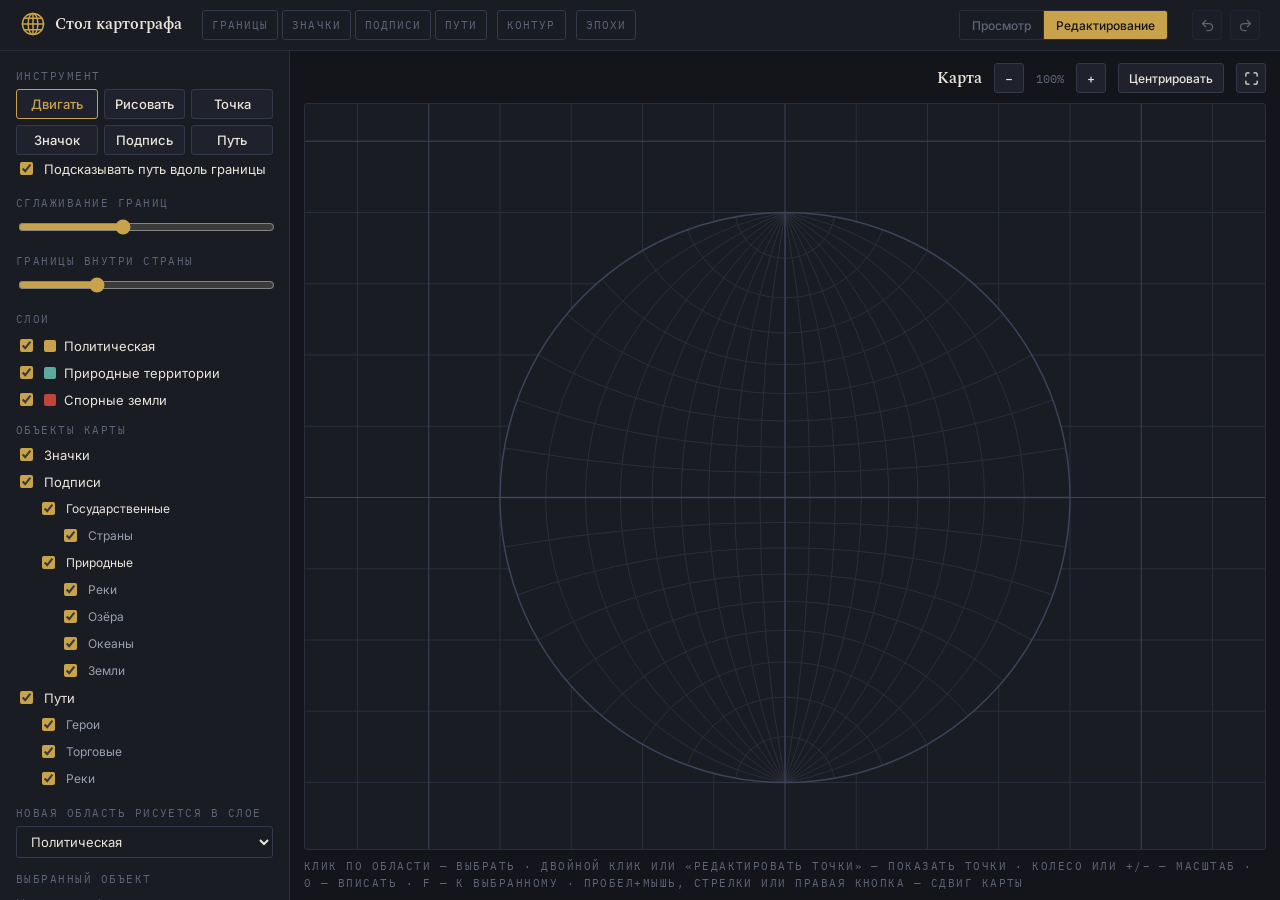
==== commit 1a8e5243: "Изменения" ====
--- a/stol-kartografa.html
+++ b/stol-kartografa.html
@@ -52,6 +52,7 @@
 .eyebrow{margin:14px 0 6px}
 #wrap{flex:1;display:flex;min-height:0;position:relative}
 /* ручка изменения ширины левой панели: на краю панели, при наведении — значок ⇔ */
+#svg,#svg *{-webkit-user-select:none;user-select:none}
 #sideGrip{position:relative;width:0;flex-shrink:0;z-index:25}
 #sideGrip::before{content:"";position:absolute;top:0;bottom:0;left:-5px;width:10px;cursor:col-resize}
 #sideGrip::after{content:"";position:absolute;top:0;bottom:0;left:-1px;width:2px;background:var(--gold);opacity:0;transition:opacity .15s;pointer-events:none}
@@ -68,6 +69,16 @@
 #hint{flex-shrink:0;margin:8px 0 0;font-family:var(--font-mono);font-size:var(--fs-2xs);letter-spacing:.14em;text-transform:uppercase;line-height:1.6;color:var(--text-faint)}
 #hint:empty{display:none}
 #epChip,#ctChip{margin-left:6px}#ctCfg{margin-left:2px;padding:5px 8px}
+#terrMenu{position:fixed;z-index:70;width:236px;display:flex;flex-direction:column;gap:2px;background:var(--card);border:1px solid var(--border);border-radius:var(--radius);padding:6px;box-shadow:var(--shadow-pop)}
+#terrMenu[hidden]{display:none}
+#terrMenu .tmh{padding:2px 6px 6px;font-weight:600;overflow:hidden;text-overflow:ellipsis;white-space:nowrap}
+#terrMenu .qsw{margin:2px 6px 6px}
+#terrMenu button.tmb{text-align:left;justify-content:flex-start;border-color:transparent;background:none;display:flex;align-items:center;gap:8px;width:100%}
+#terrMenu button.tmb:hover{background:var(--card-hover)}
+#terrMenu .tmsep{height:1px;background:var(--border-soft);margin:4px 0}
+#terrMenu .tmlist{max-height:260px;overflow:auto;display:flex;flex-direction:column;gap:2px;padding:2px 0}
+#terrMenu .tmlist .sw{width:10px;height:10px;border-radius:2px;flex-shrink:0}
+#terrMenu .tmcap{padding:2px 6px;font-size:var(--fs-sm);color:var(--text-faint)}
 #nodeMenu{position:fixed;z-index:70;min-width:150px;display:flex;flex-direction:column;gap:2px;background:var(--card);border:1px solid var(--border);border-radius:var(--radius);padding:4px;box-shadow:var(--shadow-pop)}#nodeMenu button{text-align:left;justify-content:flex-start;border-color:transparent;background:none}#nodeMenu button:hover{background:var(--card-hover)}#nodeMenu .dng{color:var(--danger)}
 #epPop,#ctPop{position:fixed;z-index:60;width:300px;overflow:auto;background:var(--card);border:1px solid var(--border);border-radius:var(--radius);padding:12px;box-shadow:var(--shadow-pop)}
 #etitle{margin:0;min-width:0;overflow:hidden;text-overflow:ellipsis;white-space:nowrap;font-size:var(--fs-h3)}
@@ -170,6 +181,7 @@
 </head>
 <body data-mode="edit">
 <header><button id="backBtn" type="button" title="Сохранить и вернуться в Мастерскую" hidden><svg viewBox="0 0 24 24" width="16" height="16" fill="none" stroke="currentColor" stroke-width="1.8" stroke-linecap="round" stroke-linejoin="round"><path d="M19 12H5M11 6l-6 6 6 6"/></svg>В мастерскую</button><h1><span class="mark" aria-hidden="true"><svg xmlns="http://www.w3.org/2000/svg" viewBox="0 0 64 64" width="26" height="26" fill="none" stroke="currentColor" style="display:block" stroke-width="3.6" stroke-linecap="round"><circle cx="32" cy="32" r="26"/><ellipse cx="32" cy="32" rx="12" ry="26"/><path d="M32 6v52M6 32h52M10.1 18h43.8M10.1 46h43.8"/></svg></span>Стол картографа</h1><div class="fchips" id="fchips"><button data-f="borders" title="Только границы: правка областей">Границы</button><button data-f="markers" title="Только значки">Значки</button><button data-f="labels" title="Только подписи">Подписи</button><button data-f="paths" title="Только пути: герои, торговые пути, реки">Пути</button><button id="ctChip" type="button" title="Контурный режим: границы линиями, без заливки и картинки">Контур</button><button id="ctCfg" type="button" hidden title="Цвета контурного режима" aria-label="Цвета контурного режима">Цвета</button><button id="epChip" type="button" aria-haspopup="true" aria-expanded="false" title="Эпохи карты и все их настройки">Эпохи</button><button class="fh" id="fHide" hidden></button></div><span id="bstat" class="eyebrow" style="margin:0 0 0 14px" hidden></span><div class="map-mode-seg" id="modeSeg"><button data-md="view">Просмотр</button><button data-md="edit" class="on">Редактирование</button></div><div id="hist"><button id="pnl" class="btn-tool" title="Показать/скрыть панель" aria-label="Показать/скрыть панель" hidden></button><button id="efs" class="btn-tool" title="Во весь экран" aria-label="Во весь экран"></button><button id="undo" class="btn-tool" title="Отменить (Ctrl+Z)" aria-label="Отменить"></button><button id="redo" class="btn-tool" title="Вернуть (Ctrl+Y)" aria-label="Вернуть"></button></div></header>
+<div id="terrMenu" hidden role="menu"></div>
 <div id="nodeMenu" hidden role="menu"><button type="button" class="btn-sm" data-nm="dup">Дублировать</button><button type="button" class="btn-sm dng" data-nm="del">Удалить</button></div>
 <div id="ctPop" hidden role="dialog" aria-label="Цвета контура"><div class="eyebrow" style="margin:0 0 10px">Контур</div><div id="ctBox"></div></div>
 <div id="epPop" hidden role="dialog" aria-label="Настройки эпох"><div class="eyebrow" style="margin:0 0 10px">Эпохи</div><div id="epBox"></div></div>
@@ -591,11 +603,14 @@
   S.terrs.forEach(t=>{let d=0,u=t,g=0,fold=false;const A=new Set();while(u.parent&&byId[u.parent]&&g++<60){u=byId[u.parent];d++;A.add(u.id);if(u.fold)fold=true}anc[t.id]=A;root[t.id]=u.id;depth[t.id]=d;if(fold)hidden.add(t.id)});
   return{depth,hidden,kids,anc,root}}
 function descIds(id,I){I=I||terrInfo();const r=new Set(),st=[id];while(st.length){const u=st.pop();(I.kids[u]||[]).forEach(c=>{if(!r.has(c)){r.add(c);st.push(c)}})}return r}
+const LC=new Set(); // свёрнутые в левом списке страны (только список, на карту не влияет)
 function treeOrder(){const I=terrInfo(),out=[],seen=new Set(),add=t=>{if(seen.has(t.id))return;seen.add(t.id);out.push(t);(I.kids[t.id]||[]).forEach(id=>{const c=tById(id);if(c)add(c)})};
   S.terrs.filter(t=>!(t.parent&&tById(t.parent))).forEach(add);S.terrs.forEach(add);return{rows:out,I}}
+/* при включении области в состав страны она берёт основной цвет страны (потом цвет можно поменять как угодно) */
+function adoptColor(c,p){if(c&&p&&p.color)c.color=p.color}
 function attachToggle(id){const P=tById(attachTo),C=tById(id);if(!P||!C||id===attachTo)return;
   if(descIds(id).has(attachTo)){setStatus('Нельзя: «'+P.name+'» уже входит в состав «'+C.name+'»',true);setTimeout(()=>setStatus(''),2800);return}
-  push();if(C.parent===attachTo)delete C.parent;else C.parent=attachTo;render()}
+  push();if(C.parent===attachTo)delete C.parent;else{C.parent=attachTo;adoptColor(C,P)}render()}
 function hierProps(t){const TO=treeOrder(),I=TO.I,ds=descIds(t.id,I),opts=TO.rows.filter(x=>x.id!==t.id&&!ds.has(x.id)),
     kd=(I.kids[t.id]||[]).map(tById).filter(Boolean),par=t.parent&&tById(t.parent);
   return`<div class="fld">Входит в состав<select id="pParent"><option value="">— самостоятельная область —</option>${opts.map(o=>`<option value="${o.id}" ${t.parent===o.id?'selected':''}>${'· '.repeat(I.depth[o.id])}${esc(o.name)}</option>`).join('')}</select></div>
@@ -632,7 +647,7 @@
   let h=CT?`<rect x="-100000" y="-100000" width="200000" height="200000" fill="${CT.bg}" pointer-events="none"/>`:gridSvg(k)+wulff()+(S.img?picSvg(S.base,S.img):'')+picsSvg(0);
   const TI=terrInfo(),selD=sel?descIds(sel,TI):new Set(),vis=S.terrs.filter(t=>S.vis[t.layer]&&!TI.hidden.has(t.id)).sort((a,b)=>TI.depth[a.id]-TI.depth[b.id]);
   const EO={};vis.forEach(t=>t.ring.forEach((a,i)=>{const b=t.ring[(i+1)%t.ring.length],key=a<b?a+'|'+b:b+'|'+a;(EO[key]=EO[key]||[]).push(t.id)}));
-  h+='<g class="gT">';vis.forEach(t=>{const d=ringD(t.ring,m),ti=CT?{fill:'',emb:''}:terrImg(t),ctl=CT&&t.layer!=='nat';h+=`<path data-t="${t.id}" d="${d}" fill="${ctl?CT.land:t.color}" fill-opacity="${ctl?1:t.alpha}" style="cursor:pointer"/>${ti.fill}<clipPath id="c${t.id}"><path d="${d}"/></clipPath>${bord(t,d,m,EO,TI,k)}${ti.emb}`;
+  h+='<g class="gT">';vis.forEach(t=>{const d=ringD(t.ring,m),ti=CT?{fill:'',emb:''}:terrImg(t),ctl=!!CT;h+=`<path data-t="${t.id}" d="${d}" fill="${ctl?CT.land:t.color}" fill-opacity="${ctl?1:t.alpha}" style="cursor:pointer"/>${ti.fill}<clipPath id="c${t.id}"><path d="${d}"/></clipPath>${bord(t,d,m,EO,TI,k)}${ti.emb}`;
     if(t.layer==='dis'&&!CT)h+=`<path d="${d}" fill="url(#hatch)" pointer-events="none"/>`;
     if(t.id===sel)h+=`<path d="${d}" fill="none" stroke="#c9a24c" stroke-width="${3/k}" pointer-events="none"/>`;else if(selD.has(t.id))h+=`<path d="${d}" fill="#c9a24c" fill-opacity=".14" stroke="#c9a24c" stroke-width="${3/k}" pointer-events="none"/>`});h+='</g>';
   if(CT)h+=ctLines(vis,EO,m,TI,k);
@@ -646,13 +661,13 @@
 const esc=s=>s.replace(/[&<>"]/g,c=>({'&':'&amp;','<':'&lt;','>':'&gt;','"':'&quot;'}[c]));
 const cen=t=>{let x=0,y=0;t.ring.forEach(n=>{x+=S.nodes[n].x;y+=S.nodes[n].y});return{x:x/t.ring.length,y:y/t.ring.length}};
 function side(){
-  pathBar();pkRowUpd();olist();mapPanelUpd();
+  pathBar();pkRowUpd();olist();terrBtnUpd();mapPanelUpd();
   $('layers').innerHTML=Object.entries(LAYERS).map(([k,l])=>`<label class="lay"><input type="checkbox" data-l="${k}" ${S.vis[k]?'checked':''}><span class="sw" style="background:${l.c}"></span>${l.n}</label>`).join('')+objLayers();
   const a=$('actLayer');if(!a.options.length)a.innerHTML=Object.entries(LAYERS).map(([k,l])=>`<option value="${k}">${l.n}</option>`).join('');
   if(attachTo&&attachTo!==sel)attachTo=null;
   {const TO=treeOrder(),sd=sel?descIds(sel,TO.I):new Set();
-  $('list').innerHTML=TO.rows.map(t=>{const d=TO.I.depth[t.id],n=(TO.I.kids[t.id]||[]).length;
-    return`<div class="tl ${t.id===sel?'sel':sd.has(t.id)?'sub':''}" data-s="${t.id}" style="margin-left:${d*14}px"><span class="sw" style="background:${t.color}"></span>${esc(t.name)}${n?`<span class="kc">${n}</span>`:''}<span style="margin-left:auto;color:var(--text-faint);font-size:11px">${LAYERS[t.layer].n}</span>${n?`<button class="fb" data-fold="${t.id}" title="${t.fold?'Показать состав':'Свернуть состав'}">${t.fold?'▸':'▾'}</button>`:''}</div>`}).join('')||'<span style="font-size:12px;color:var(--text-faint)">Пока пусто</span>'}
+  $('list').innerHTML=TO.rows.filter(t=>t.id===sel||![...TO.I.anc[t.id]].some(a=>LC.has(a))).map(t=>{const d=TO.I.depth[t.id],n=(TO.I.kids[t.id]||[]).length;
+    return`<div class="tl ${t.id===sel?'sel':sd.has(t.id)?'sub':''}" data-s="${t.id}" style="margin-left:${d*14}px"><span class="sw" style="background:${t.color}"></span>${esc(t.name)}${n?`<span class="kc">${n}</span>`:''}<span style="margin-left:auto;color:var(--text-faint);font-size:11px">${LAYERS[t.layer].n}</span>${n?`<button class="fb" data-fold="${t.id}" title="${LC.has(t.id)?'Развернуть список':'Свернуть список'}">${LC.has(t.id)?'▸':'▾'}</button>`:''}</div>`}).join('')||'<span style="font-size:12px;color:var(--text-faint)">Пока пусто</span>'}
   const t=S.terrs.find(x=>x.id===sel);
   $('props').innerHTML=selI?itemProps():t?`<button id="pEdit" class="${editId===t.id?'on':''}" style="width:100%;margin-bottom:10px">${editId===t.id?'✓ Готово':'✎ Редактировать точки'}</button><div class="fld">Название<input id="pName" value="${esc(t.name)}"></div>
   <div class="fld">Слой<select id="pLayer">${Object.entries(LAYERS).map(([k,l])=>`<option value="${k}" ${t.layer===k?'selected':''}>${l.n}</option>`).join('')}</select></div>
@@ -681,8 +696,36 @@
   let best=pal[0],bs=-1e9;
   pal.forEach((c,i)=>{const d=nbc.length?Math.min(...nbc.map(x=>dist(c,x))):90,sc=Math.min(d,90)*100-(use[c]||0)*50-i*.01;if(sc>bs){bs=sc;best=c}});
   return best}
-svg.addEventListener('contextmenu',e=>{e.preventDefault();hideNodeMenu();const n=e.target.dataset&&e.target.dataset.n;if(mode!=='edit'||mapEdit||!n||!S.nodes[n])return;
+let rcMoved=false;
+svg.addEventListener('contextmenu',e=>{e.preventDefault();hideNodeMenu();hideTerrMenu();const el=document.elementFromPoint(e.clientX,e.clientY)||e.target,n=el.dataset&&el.dataset.n;
+  if(mode==='edit'&&!mapEdit&&!n&&!rcMoved&&el.dataset&&el.dataset.t&&tById(el.dataset.t)&&(tool==='move'||tool==='draw'||tool==='free')){showTerrMenu(e,el.dataset.t);return}
+  if(mode!=='edit'||mapEdit||!n||!S.nodes[n])return;
   selN=n;render();const m=$('nodeMenu');m.dataset.n=n;m.hidden=false;m.style.left=Math.min(e.clientX,innerWidth-m.offsetWidth-8)+'px';m.style.top=Math.min(e.clientY,innerHeight-m.offsetHeight-8)+'px'});
+/* ===== быстрое меню области (правая кнопка): цвет и «Добавить в…» ===== */
+function hideTerrMenu(){const m=$('terrMenu');if(m&&!m.hidden){m.hidden=true;if(pk&&pk.key==='tm')closePk()}}
+function showTerrMenu(e,id){const t=tById(id);if(!t)return;sel=id;selI=null;selN=null;render();
+  const m=$('terrMenu');m.dataset.t=id;m.dataset.join='';m.dataset.col='';fillTerrMenu(m,t);m.hidden=false;
+  m.style.left=Math.max(8,Math.min(e.clientX,innerWidth-m.offsetWidth-8))+'px';m.style.top=Math.max(8,Math.min(e.clientY,innerHeight-m.offsetHeight-8))+'px'}
+function fillTerrMenu(m,t){const pal=[...new Set([...QCOL.slice(0,2),...(PAL[t.layer]||PAL.pol)])].slice(0,14),par=t.parent&&tById(t.parent);
+  let h=`<div class="tmcap" style="padding-bottom:0">Область</div><div class="tmh">${esc(t.name)}</div>
+    <button type="button" class="tmb btn-sm" data-tm="join">Добавить к… <span style="margin-left:auto">${m.dataset.join?'▾':'▸'}</span></button>`;
+  if(m.dataset.join){const TO=treeOrder(),ds=descIds(t.id,TO.I),opts=TO.rows.filter(x=>x.id!==t.id&&!ds.has(x.id));
+    h+=`<div class="tmlist">`+(opts.map(o=>`<button type="button" class="tmb btn-sm" data-jp="${o.id}" style="padding-left:${10+TO.I.depth[o.id]*12}px"><span class="sw" style="background:${o.color}"></span><span style="overflow:hidden;text-overflow:ellipsis;white-space:nowrap">${esc(o.name)}</span>${t.parent===o.id?'<span style="margin-left:auto;color:var(--gold)">✓</span>':''}</button>`).join('')||'<div class="tmcap">Других областей пока нет</div>')+`</div>`}
+  if(par)h+=`<button type="button" class="tmb btn-sm" data-tm="leave">Убрать из состава «${esc(par.name)}»</button>`;
+  h+=`<div class="tmsep"></div><button type="button" class="tmb btn-sm" data-tm="color">Изменить цвет <span style="margin-left:auto">${m.dataset.col?'▾':'▸'}</span></button>`;
+  if(m.dataset.col)h+=`<div class="qsw">${pal.map(c=>`<button type="button" class="qs" data-tc="${c}" style="background:${c}" title="${c}"></button>`).join('')}</div>
+    <button type="button" class="tmb btn-sm" data-tm="pick"><span class="sw" style="width:10px;height:10px;border-radius:2px;background:${t.color};border:1px solid var(--border)"></span>Другой цвет…</button>`;
+  m.innerHTML=h}
+$('terrMenu').addEventListener('click',e=>{const m=$('terrMenu'),t=tById(m.dataset.t);if(!t)return;
+  const c=e.target.closest('[data-tc]');if(c){push();t.color=c.dataset.tc;hideTerrMenu();render();return}
+  const jp=e.target.closest('[data-jp]');if(jp){const P=tById(jp.dataset.jp);if(P&&!descIds(t.id).has(P.id)){push();t.parent=P.id;adoptColor(t,P);hideTerrMenu();render()}return}
+  const b=e.target.closest('[data-tm]');if(!b)return;
+  if(b.dataset.tm==='color'){m.dataset.col=m.dataset.col?'':'1';if(m.dataset.col)m.dataset.join='';fillTerrMenu(m,t);const r=m.getBoundingClientRect();if(r.bottom>innerHeight-8)m.style.top=Math.max(8,innerHeight-8-r.height)+'px';return}
+  if(b.dataset.tm==='join'){m.dataset.join=m.dataset.join?'':'1';if(m.dataset.join)m.dataset.col='';fillTerrMenu(m,t);const r=m.getBoundingClientRect();if(r.bottom>innerHeight-8)m.style.top=Math.max(8,innerHeight-8-r.height)+'px';return}
+  if(b.dataset.tm==='leave'){push();delete t.parent;hideTerrMenu();render();return}
+  if(b.dataset.tm==='pick'){if(pk&&pk.key==='tm'){closePk();return}openPk(b,'tm',t.color,col=>{push('tmc');t.color=col;render(1)})}});
+document.addEventListener('pointerdown',e=>{if(!$('terrMenu').hidden&&!e.target.closest('#terrMenu,.pk'))hideTerrMenu()},true);
+addEventListener('keydown',e=>{if(e.key==='Escape'&&!$('terrMenu').hidden){e.stopImmediatePropagation();hideTerrMenu()}},true);
 function hideNodeMenu(){const m=$('nodeMenu');if(m)m.hidden=true}
 function dupNode(n){const A=S.nodes[n];if(!A)return;push();const id=nid(),k=V.k;let dx=10/k,dy=10/k;
   const tr=S.terrs.find(t=>t.ring.includes(n));if(tr){const r=tr.ring,B=S.nodes[r[(r.indexOf(n)+1)%r.length]];if(B&&B!==A){const d=Math.hypot(B.x-A.x,B.y-A.y);if(d>0){const L=Math.min(d/2,20/k);dx=(B.x-A.x)/d*L;dy=(B.y-A.y)/d*L}}}
@@ -698,6 +741,7 @@
   if(mode==='view'){viewDown(e);return}
   const p=pt(e),n=e.target.dataset.n,ed=e.target.dataset.e,tid=e.target.dataset.t;
   if(e.button===2&&n&&!mapEdit)return;
+  if(e.button===2)rcMoved=false;
   if(e.button===1||e.button===2){drag={pan:1,sx:e.clientX,sy:e.clientY,vx:V.x,vy:V.y};svg.setPointerCapture(e.pointerId);return}
   if(spaceDown){drag={pan:1,sx:e.clientX,sy:e.clientY,vx:V.x,vy:V.y};svg.setPointerCapture(e.pointerId);return}
   if(mapEdit){mePD(e,p);return}
@@ -719,6 +763,10 @@
   if(tool==='path'){if(dbl('p',e)&&pd.length>=2){finishPath();return}pd.push({x:p.x,y:p.y});render();return}
   const te=e.target.closest('[data-ti]');
   if(tool==='move'&&te){sel=te.dataset.ti;selI=null;selN=null;drag={em:sel,sx:e.clientX,sy:e.clientY};svg.setPointerCapture(e.pointerId);render();return}
+  const rsh=e.target.closest('[data-rs]');
+  if((tool==='move'||tool==='label')&&rsh){const lb=S.labels.find(x=>x.id===rsh.dataset.rs);
+    if(lb){const f=S.w/1200,fd=MAP_LABEL_FONTS[lb.font]||MAP_LABEL_FONTS.caveat,sz=Math.max(10,Math.min(160,+lb.size||26))*f,sp=(+lb.spacing||0)*f,L=tw(lb.text,sz,fd.family,sp),r=svg.getBoundingClientRect();
+      drag={rs:lb.id,side:rsh.dataset.side==='l'?-1:1,half0:L/2+6/V.k,size0:+lb.size||26,sp0:+lb.spacing||0,ang:(+lb.rotation||0)*Math.PI/180,cx:r.left+V.x+lb.x*V.k,cy:r.top+V.y+lb.y*V.k};svg.setPointerCapture(e.pointerId);return}}
   const rh=e.target.closest('[data-rot]');
   if((tool==='move'||tool==='label')&&rh){const lb=S.labels.find(x=>x.id===rh.dataset.rot);
     if(lb){if(dbl('rot'+lb.id,e)){push();lb.rotation=0;render();return}
@@ -734,16 +782,19 @@
     selN=null;selI=null;if(tid&&dbl('t'+tid,e)){sel=tid;editId=tid;render();return}if(tid){if(editId&&editId!==tid)editId=null;sel=tid;render()}else{sel=null;editId=null}
     drag={pan:1,sx:e.clientX,sy:e.clientY,vx:V.x,vy:V.y,click:!tid};svg.setPointerCapture(e.pointerId);if(!tid)render()}});
 svg.addEventListener('pointermove',e=>{if(!drag)return;
-  if(drag.pan){V.x=drag.vx+e.clientX-drag.sx;V.y=drag.vy+e.clientY-drag.sy;render()}
+  if(drag.pan){if(Math.hypot(e.clientX-drag.sx,e.clientY-drag.sy)>4)rcMoved=true;V.x=drag.vx+e.clientX-drag.sx;V.y=drag.vy+e.clientY-drag.sy;render()}
   else if(drag.rot){const lb=S.labels.find(x=>x.id===drag.rot);if(!lb)return;if(!drag.moved){drag.moved=1;push();lastK=''}
     let deg=Math.atan2(e.clientY-drag.cy,e.clientX-drag.cx)*180/Math.PI+90;deg=((deg+180)%360+360)%360-180;if(e.shiftKey)deg=Math.round(deg/15)*15;lb.rotation=Math.round(deg*10)/10;render()}
   else if(drag.free){if(!drag.moved){if(Math.hypot(e.clientX-drag.sx,e.clientY-drag.sy)<4)return;drag.moved=1}
     const q=pt(e),l=drag.pts[drag.pts.length-1];if(Math.hypot(q.x-l.x,q.y-l.y)*V.k>=2){drag.pts.push({x:q.x,y:q.y});paintFree(drag.pts)}}
+  else if(drag.rs){const lb=S.labels.find(x=>x.id===drag.rs);if(!lb)return;if(!drag.moved){drag.moved=1;push();lastK=''}
+    const d=((e.clientX-drag.cx)*Math.cos(drag.ang)+(e.clientY-drag.cy)*Math.sin(drag.ang))/V.k*drag.side,sc=Math.max(.1,d/drag.half0),ns=Math.max(10,Math.min(160,drag.size0*sc));
+    lb.size=Math.round(ns*10)/10;lb.spacing=Math.round(drag.sp0*(ns/drag.size0)*10)/10;render(1)}
   else if(drag.em){if(!drag.moved){if(Math.hypot(e.clientX-drag.sx,e.clientY-drag.sy)<4)return;drag.moved=1;push();lastK=''}const q=pt(e),T=S.terrs.find(x=>x.id===drag.em);if(T){T.ix=q.x;T.iy=q.y}render(1)}
   else if(drag.pic){const o=picOf(drag.pic),q=pt(e);if(!o)return;if(!drag.moved){drag.moved=1;push();lastK=''}if(drag.rs){const cx=o.x+o.w/2,cy=o.y+o.w*o.ar/2,nw=Math.max(S.w*.01,2*Math.hypot(q.x-cx,q.y-cy)/Math.hypot(1,o.ar));o.w=nw;o.x=cx-nw/2;o.y=cy-nw*o.ar/2}else{o.x=q.x-drag.dx;o.y=q.y-drag.dy}render(1)}
   else if(drag.it||drag.pi!==undefined){if(!drag.moved){if(Math.hypot(e.clientX-drag.sx,e.clientY-drag.sy)<4)return;drag.moved=1;push();lastK=''}const q=pt(e),o=drag.it?item():(item()||{points:[]}).points[drag.pi];if(o){o.x=q.x;o.y=q.y}render()}
   else if(drag.n){if(!drag.moved){if(Math.hypot(e.clientX-drag.sx,e.clientY-drag.sy)<4)return;drag.moved=1;push();lastK=''}const p=pt(e);S.nodes[drag.n].x=p.x;S.nodes[drag.n].y=p.y;render()}});
-svg.addEventListener('pointerup',e=>{const d=drag;drag=null;if(d&&d.draw&&!d.moved)tryAdd(d.n,e);if(d&&d.free)finishFree(d);if(d&&d.pic&&d.moved)render()});
+svg.addEventListener('pointerup',e=>{const d=drag;drag=null;if(d&&d.draw&&!d.moved)tryAdd(d.n,e);if(d&&d.free)finishFree(d);if(d&&d.pic&&d.moved)render();if(d&&d.rs&&d.moved)render()});
 svg.addEventListener('wheel',e=>{e.preventDefault();const r=svg.getBoundingClientRect(),mx=e.clientX-r.left,my=e.clientY-r.top,f=e.deltaY<0?1.15:1/1.15,k=Math.min(8,Math.max(.1,V.k*f));
   V.x=mx-(mx-V.x)*k/V.k;V.y=my-(my-V.y)*k/V.k;V.k=k;render()},{passive:false});
 addEventListener('keydown',e=>{
@@ -813,11 +864,11 @@
 $('side').addEventListener('click',e=>{const t=e.target,ud=t.closest('[data-ud]'),up=t.closest('[data-up]'),fb=t.closest('[data-fold]');
   if(ud){e.stopPropagation();const c=tById(ud.dataset.ud);if(c){push();delete c.parent;render()}return}
   if(up){e.stopPropagation();sel=up.dataset.up;editId=null;selN=null;render();return}
-  if(fb){e.stopPropagation();const q=tById(fb.dataset.fold);if(q){push();q.fold=!q.fold;if(!q.fold)delete q.fold;render()}return}
+  if(fb){e.stopPropagation();const id=fb.dataset.fold;if(LC.has(id))LC.delete(id);else LC.add(id);render();return}
   const qc=t.closest('[data-qc]');if(qc){e.stopPropagation();const o=item();if(o){push();o.color=qc.dataset.qc;render()}return}
   if(t.id==='pAttach'){e.stopPropagation();attachTo=attachTo===sel?null:sel;render()}},true);
 $('side').addEventListener('input',e=>{const i=e.target,t=tById(sel);
-  if(i.id==='pParent'&&t){e.stopPropagation();push();if(i.value)t.parent=i.value;else delete t.parent;render();return}
+  if(i.id==='pParent'&&t){e.stopPropagation();push();if(i.value){t.parent=i.value;adoptColor(t,tById(i.value))}else delete t.parent;render();return}
   if(i.id==='pFold'&&t){e.stopPropagation();push();if(i.checked)t.fold=true;else delete t.fold;render()}},true);
 function render0(){const f=document.activeElement.id,v=document.activeElement.value;render();const el=$(f);if(el){el.focus();el.setSelectionRange&&el.setSelectionRange(v.length,v.length)}}
 $('side').addEventListener('click',e=>{const pb=e.target.closest('[data-pk]');
@@ -864,7 +915,7 @@
 function placeEpPop(){const c=$('epChip'),p=$('epPop');if(!c||p.hidden)return;const r=c.getBoundingClientRect();p.style.left=Math.max(8,Math.min(r.left,innerWidth-p.offsetWidth-8))+'px';p.style.top=(r.bottom+6)+'px';p.style.maxHeight=Math.max(200,innerHeight-r.bottom-20)+'px'}
 function placeCtPop(){const c=$('ctCfg'),p=$('ctPop');if(p.hidden||!c)return;const r=c.getBoundingClientRect();p.style.left=Math.max(8,Math.min(r.left,innerWidth-p.offsetWidth-8))+'px';p.style.top=(r.bottom+6)+'px'}
 function ctPanel(){const C=S.contour,row=(k,t)=>`<div class="fld">${t}<button class="swb" data-ct="${k}"><span class="dot" style="background:${C[k]}"></span><span class="hv">${C[k]}</span></button></div>`;
-  $('ctBox').innerHTML=row('bg','Фон карты')+row('land','Суша (заливка областей)')+row('ink','Линии границ')+'<div style="font-size:var(--fs-sm);color:var(--text-faint);line-height:1.45">Цвета меняют только вид; границы, подписи и значки остаются прежними. Природные области сохраняют свои цвета.</div>'}
+  $('ctBox').innerHTML=row('bg','Фон карты')+row('land','Суша (заливка областей)')+row('ink','Линии границ')+'<div style="font-size:var(--fs-sm);color:var(--text-faint);line-height:1.45">Цвета меняют только вид; границы, подписи и значки остаются прежними.</div>'}
 function ctSync(){const on=!!S.contour.on;$('ctChip').classList.toggle('on',on);$('ctCfg').hidden=!on;if(!on)setCtPop(false)}
 function setCtPop(on){const p=$('ctPop'),was=!p.hidden;p.hidden=!on;$('ctCfg').classList.toggle('on',on);if(on){setEpPopOnly(false);ctPanel();placeCtPop()}else if(was)closePk()}
 $('ctChip').addEventListener('click',()=>{S.contour.on=!S.contour.on;ctSync();render()});
@@ -883,10 +934,15 @@
 $('fchips').addEventListener('click',e=>{const b=e.target.closest('[data-f]');if(b)return setFocus(b.dataset.f===focus?null:b.dataset.f);
   if(e.target.closest('#fHide')){focusHide=!focusHide;applyFocus()}});
 $('pkRow').addEventListener('click',e=>{const b=e.target.closest('[data-kind]');if(b){pathKind=b.dataset.kind;pkRowUpd()}});
-$('terrToLabels').onclick=()=>{const have=new Set(S.labels.map(l=>(l.text||'').trim())),pr=MAP_LABEL_TYPES.country.defaults;let n=0;push();
+/* «Создать надписи из названий областей»: если выбрана подпись-образец (например «Тасмир»), новые надписи копируют её вид — шрифт, размер, разрядку, изгиб, цвет; иначе берётся стиль «Страна» по умолчанию */
+const sampleLabel=()=>selI&&selI.k==='l'?S.labels.find(x=>x.id===selI.id):null;
+function terrBtnUpd(){const b=$('terrToLabels');if(!b)return;const sl=sampleLabel();b.textContent=sl?'Создать надписи в стиле «'+((sl.text||'').trim()||'выбранной')+'»':'Создать надписи из названий областей';
+  b.title=sl?'Для каждой области создаст надпись с её названием и тем же видом, что у выбранной подписи. Уже существующие надписи с таким текстом не дублируются':'Для каждой области создаст надпись с её названием. Чтобы надписи вышли как нужно, сначала выберите подпись-образец в списке «Подписи»: они скопируют её вид. Уже существующие надписи с таким текстом не дублируются'}
+$('terrToLabels').onclick=()=>{const sl=sampleLabel(),have=new Set(S.labels.map(l=>(l.text||'').trim())),def=MAP_LABEL_TYPES.country.defaults;
+  const style=sl?(({id,x,y,text,rotation,...r})=>r)(sl):{type:'country',font:def.font,size:def.size,spacing:def.spacing,curve:def.curve,color:def.color};let n=0;push();
   S.terrs.forEach(t=>{const nm=(t.name||'').trim();if(!nm||have.has(nm))return;const c=cen(t);
-    S.labels.push({id:'l'+(uid++),x:c.x,y:c.y,text:nm,type:'country',font:pr.font,size:pr.size,spacing:pr.spacing,curve:pr.curve,color:pr.color,rotation:0});have.add(nm);n++});
-  setStatus(n?'Создано надписей: '+n:'Названия всех областей уже есть среди надписей');setTimeout(()=>setStatus(''),2600);render()};
+    S.labels.push({...style,id:'l'+(uid++),x:c.x,y:c.y,text:nm,rotation:0});have.add(nm);n++});
+  setStatus(n?'Создано надписей: '+n+(sl?' (в стиле «'+(sl.text||'')+'»)':''):'Названия всех областей уже есть среди надписей');setTimeout(()=>setStatus(''),2600);render()};
 function pathBar(){const b=$('pathBar');if(tool!=='path'||mode!=='edit'||!pd.length){b.hidden=true;return}
   b.innerHTML=`<button id="pDone" class="on" ${pd.length<2?'disabled':''}>✓ Закончить путь · ${pd.length} т. (Enter)</button><button id="pCancel" title="Esc">Отмена</button>`;b.hidden=false}
 $('pathBar').addEventListener('click',e=>{if(e.target.closest('#pDone'))finishPath();else if(e.target.closest('#pCancel')){pd=[];render()}});
@@ -901,8 +957,8 @@
   if(off){const P=off.paths[off.i];h+=`<polyline points="${P.map(n=>S.nodes[n].x+','+S.nodes[n].y).join(' ')}" fill="none" stroke="#c9a24c" stroke-width="${5/k}" stroke-linecap="round" stroke-linejoin="round" stroke-opacity=".85" pointer-events="none"/>`+P.slice(1,-1).map(n=>`<circle cx="${S.nodes[n].x}" cy="${S.nodes[n].y}" r="${4/k}" fill="#c9a24c" pointer-events="none"/>`).join('')}
   if(pd.length)h+=`<polyline points="${pd.map(q=>q.x+','+q.y).join(' ')}" fill="none" stroke="#c1443b" stroke-width="${2/k}" stroke-dasharray="${6/k} ${4/k}" pointer-events="none"/>`+pd.map(q=>`<circle cx="${q.x}" cy="${q.y}" r="${4/k}" fill="#c1443b" pointer-events="none"/>`).join('');
   if(S.vis.labels)S.labels.slice().sort((a,b)=>(MAP_LABEL_TYPES[a.type||'country']||MAP_LABEL_TYPES.country).zLayer-(MAP_LABEL_TYPES[b.type||'country']||MAP_LABEL_TYPES.country).zLayer).forEach(lb=>{if(S.lt[lb.type||'country']===0)return;
-    const fd=MAP_LABEL_FONTS[lb.font]||MAP_LABEL_FONTS.caveat,sz=Math.max(10,Math.min(72,+lb.size||26))*f,sp=(+lb.spacing||0)*f,L=tw(lb.text,sz,fd.family,sp),bend=Math.max(-100,Math.min(100,+lb.curve||0))/100*sz*1.35,on=selI&&selI.k==='l'&&selI.id===lb.id,id='lp'+lb.id;
-    h+=`<g data-l="${lb.id}" transform="translate(${lb.x} ${lb.y}) rotate(${+lb.rotation||0})" style="cursor:pointer"><path id="${id}" d="M${-L/2} 0Q0 ${-bend} ${L/2} 0" fill="none"/><rect x="${-L/2-6/k}" y="${-sz*.75-Math.abs(bend)/2}" width="${L+12/k}" height="${sz*1.5+Math.abs(bend)}" fill="transparent" stroke="${on?'#c9a24c':'none'}" stroke-width="${1.5/k}" stroke-dasharray="${4/k}"/><text font-family="${esc(fd.family)}" font-size="${sz}" letter-spacing="${sp}" fill="${lb.color||'#e9e4d8'}" style="paint-order:stroke;stroke:rgba(20,21,27,.6);stroke-width:${Math.max(1,sz*.05)}px;stroke-linejoin:round" pointer-events="none"><textPath href="#${id}" startOffset="50%" text-anchor="middle" dominant-baseline="middle">${esc(lb.text||'')}</textPath></text>${on&&mode==='edit'?`<line x1="0" y1="${-sz*.75-Math.abs(bend)/2}" x2="0" y2="${-sz*.75-Math.abs(bend)/2-22/k}" stroke="#c9a24c" stroke-width="${1.5/k}" pointer-events="none"/><circle data-rot="${lb.id}" cx="0" cy="${-sz*.75-Math.abs(bend)/2-22/k}" r="${7/k}" fill="#c9a24c" stroke="#14151b" stroke-width="${1.5/k}" style="cursor:grab"><title>Тяни, чтобы повернуть (Shift — шаг 15°, двойной клик — сбросить)</title></circle>`:''}</g>`});
+    const fd=MAP_LABEL_FONTS[lb.font]||MAP_LABEL_FONTS.caveat,sz=Math.max(10,Math.min(160,+lb.size||26))*f,sp=(+lb.spacing||0)*f,L=tw(lb.text,sz,fd.family,sp),bend=Math.max(-100,Math.min(100,+lb.curve||0))/100*sz*1.35,on=selI&&selI.k==='l'&&selI.id===lb.id,id='lp'+lb.id;
+    h+=`<g data-l="${lb.id}" transform="translate(${lb.x} ${lb.y}) rotate(${+lb.rotation||0})" style="cursor:pointer"><path id="${id}" d="M${-L/2} 0Q0 ${-bend} ${L/2} 0" fill="none"/><rect x="${-L/2-6/k}" y="${-sz*.75-Math.abs(bend)/2}" width="${L+12/k}" height="${sz*1.5+Math.abs(bend)}" fill="transparent" stroke="${on?'#c9a24c':'none'}" stroke-width="${1.5/k}" stroke-dasharray="${4/k}"/>${on&&mode==='edit'?`<rect data-rs="${lb.id}" data-side="l" x="${-L/2-11/k}" y="${-sz*.75-Math.abs(bend)/2}" width="${10/k}" height="${sz*1.5+Math.abs(bend)}" fill="rgba(201,162,76,.0)" style="cursor:ew-resize"><title>Тяни за край, чтобы изменить размер надписи</title></rect><rect data-rs="${lb.id}" data-side="r" x="${L/2+1/k}" y="${-sz*.75-Math.abs(bend)/2}" width="${10/k}" height="${sz*1.5+Math.abs(bend)}" fill="rgba(201,162,76,.0)" style="cursor:ew-resize"><title>Тяни за край, чтобы изменить размер надписи</title></rect>`:''}<text font-family="${esc(fd.family)}" font-size="${sz}" letter-spacing="${sp}" fill="${lb.color||'#e9e4d8'}" style="paint-order:stroke;stroke:rgba(20,21,27,.6);stroke-width:${Math.max(1,sz*.05)}px;stroke-linejoin:round" pointer-events="none"><textPath href="#${id}" startOffset="50%" text-anchor="middle" dominant-baseline="middle">${esc(lb.text||'')}</textPath></text>${on&&mode==='edit'?`<line x1="0" y1="${-sz*.75-Math.abs(bend)/2}" x2="0" y2="${-sz*.75-Math.abs(bend)/2-22/k}" stroke="#c9a24c" stroke-width="${1.5/k}" pointer-events="none"/><circle data-rot="${lb.id}" cx="0" cy="${-sz*.75-Math.abs(bend)/2-22/k}" r="${7/k}" fill="#c9a24c" stroke="#14151b" stroke-width="${1.5/k}" style="cursor:grab"><title>Тяни, чтобы повернуть (Shift — шаг 15°, двойной клик — сбросить)</title></circle>`:''}</g>`});
   if(S.vis.markers)S.markers.forEach(mk=>{const key=MARKER_SVG[mk.icon]?mk.icon:'landmark',col=MARKER_COLORS[key]||MARKER_COLORS.other,on=selI&&selI.k==='m'&&selI.id===mk.id,
     ic=MARKER_SVG[key].replace(/^<svg\s+viewBox="([^"]*)"[^>]*>/,`<svg x="-6" y="-6" width="12" height="12" viewBox="$1" overflow="hidden" style="color:#14151b;--marker-color:${col};fill:none;stroke:currentColor;stroke-width:2;stroke-linecap:round;stroke-linejoin:round">`);
     h+=`<g data-m="${mk.id}" transform="translate(${mk.x} ${mk.y}) scale(${1/k})" style="cursor:pointer"><circle r="${on?11:9}" style="fill:${col}" stroke="${on?'#c9a24c':'rgba(20,21,27,.85)'}" stroke-width="${on?2.5:1.5}"/>${ic}<text y="24" text-anchor="middle" font-size="12" font-family="Inter,sans-serif" font-weight="600" fill="#e9e4d8" stroke="#14151b" stroke-width="3" paint-order="stroke" stroke-linejoin="round" pointer-events="none">${esc(mk.name||'')}</text></g>`});
@@ -915,7 +971,7 @@
   sw=c=>`<button class="swb" data-pk="ic"><span class="dot" style="background:${c}"></span><span class="hv">${c}</span></button>`,
   opts=(O,cur)=>O.map(([v,n])=>`<option value="${v}" ${v===cur?'selected':''}>${esc(n)}</option>`).join('');
   if(selI.k==='m'){const key=MARKER_SVG[o.icon]?o.icon:'landmark';return F('Название',`<input data-f="name" value="${esc(o.name||'')}">`)+F('Значок',`<button class="swb" id="iIcon">${chip(key)}<span class="hv">${esc(MARKER_ICON_LABELS[key]||key)}</span></button>`)+F('Описание',`<input data-f="desc" value="${esc(o.desc||'')}">`)+del}
-  if(selI.k==='l')return F('Тип',`<select data-f="type">${LABEL_GROUPS.map(([g,ts])=>`<optgroup label="${g}">${ts.map(t=>`<option value="${t}" ${(o.type||'country')===t?'selected':''}>${MAP_LABEL_TYPES[t].label}</option>`).join('')}</optgroup>`).join('')}</select>`)+F('Текст',`<input data-f="text" value="${esc(o.text||'')}">`)+F('Шрифт',`<select data-f="font">${Object.entries(MAP_LABEL_FONTS).map(([v,x])=>`<option value="${v}" style="font-family:'${x.family}'" ${o.font===v?'selected':''}>${esc(x.label)}</option>`).join('')}</select>`)+rng('size','Размер',10,72,1,o.size||26)+rng('spacing','Интервал между буквами',0,20,.5,o.spacing||0)+rng('curve','Изгиб',-100,100,1,o.curve||0)+rng('rotation','Поворот',-180,180,1,o.rotation||0)+F('Цвет',sw(o.color||'#e9e4d8')+qsw())+del;
+  if(selI.k==='l')return F('Тип',`<select data-f="type">${LABEL_GROUPS.map(([g,ts])=>`<optgroup label="${g}">${ts.map(t=>`<option value="${t}" ${(o.type||'country')===t?'selected':''}>${MAP_LABEL_TYPES[t].label}</option>`).join('')}</optgroup>`).join('')}</select>`)+F('Текст',`<input data-f="text" value="${esc(o.text||'')}">`)+F('Шрифт',`<select data-f="font">${Object.entries(MAP_LABEL_FONTS).map(([v,x])=>`<option value="${v}" style="font-family:'${x.family}'" ${o.font===v?'selected':''}>${esc(x.label)}</option>`).join('')}</select>`)+rng('size','Размер',10,160,1,o.size||26)+rng('spacing','Интервал между буквами',0,20,.5,o.spacing||0)+rng('curve','Изгиб',-100,100,1,o.curve||0)+rng('rotation','Поворот',-180,180,1,o.rotation||0)+F('Цвет',sw(o.color||'#e9e4d8')+qsw())+del;
   return F('Тип пути',`<select data-f="kind">${Object.entries(PKIND).map(([k,v])=>`<option value="${k}" ${kindOf(o)===k?'selected':''}>${v.n}</option>`).join('')}</select>`)+F('Название пути',`<input data-f="name" value="${esc(o.name||'')}">`)+F('Цвет линии',sw(o.color||'#c9a24c'))+rng('width','Толщина линии',.1,2,.05,o.width||.35)+`<div class="row" style="margin-bottom:8px"><button id="iDash" class="${o.dashed?'on':''}">${o.dashed?'┄ Пунктир':'— Сплошная'}</button></div>`+F('Заметка',`<input data-f="desc" value="${esc(o.desc||'')}">`)+'<div style="font-size:11px;color:var(--text-faint);margin-bottom:8px">Точки пути можно тянуть мышью</div>'+del}
 function openIcons(btn,mk){closePk();const el=document.createElement('div');el.className='pk';el.style.width='310px';
   let cat=MARKER_ICON_CATEGORIES.find(c=>c.icons.includes(mk.icon))||MARKER_ICON_CATEGORIES[0];
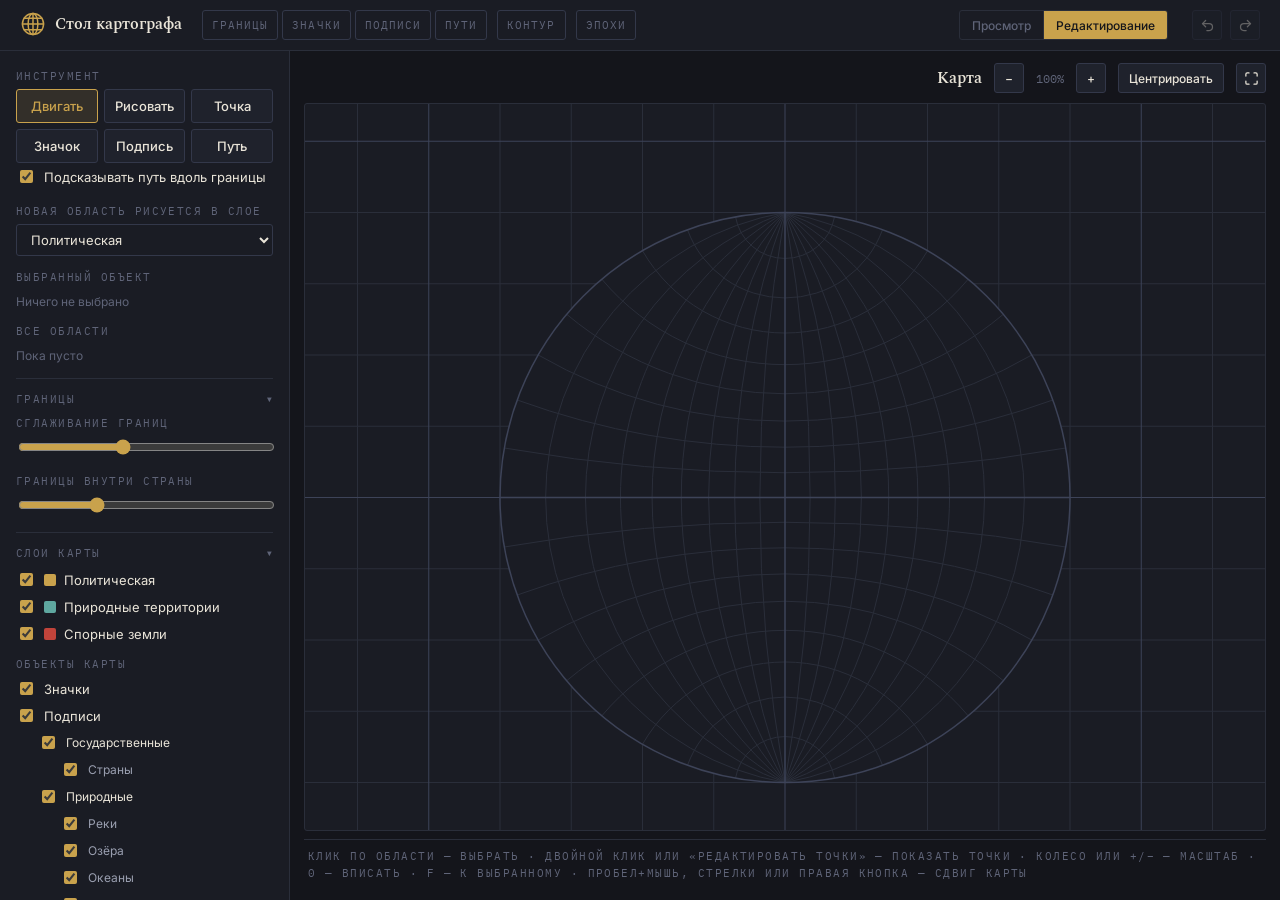
==== commit 5ca8501b: "Add files via upload" ====
--- a/stol-kartografa.html
+++ b/stol-kartografa.html
@@ -36,6 +36,7 @@
 #backBtn:focus-visible{box-shadow:0 0 0 2px rgba(201,162,76,.35)}
 #backBtn:disabled{opacity:.6}
 .fb{padding:0 6px;font-size:var(--fs-sm);line-height:20px;border:none;background:none;color:var(--text-dim)}.fb:hover{color:var(--text);background:none}
+.lg{display:flex;align-items:center;gap:8px;margin:10px 0 5px;padding:0 2px;font-size:var(--fs-sm);color:var(--text-dim);cursor:pointer;user-select:none}.lg b{font-weight:500;color:var(--text)}.lg .kc{font:var(--fs-2xs) var(--font-mono);color:var(--text-faint)}.lg .fb:disabled{opacity:.25;cursor:default}.lg:first-child{margin-top:0}
 .tl.sub{border-style:dashed;border-color:var(--gold)}.tl .kc{font:var(--fs-2xs) var(--font-mono);color:var(--text-faint)}
 a.lk{color:var(--gold);cursor:pointer;text-decoration:underline}
 .ep-list{display:flex;flex-direction:column;gap:4px;margin-bottom:10px}
@@ -174,6 +175,19 @@
 body[data-focus=markers] .eyebrow:has(+#smooth),body[data-focus=labels] .eyebrow:has(+#smooth),body[data-focus=paths] .eyebrow:has(+#smooth),
 body[data-focus=markers] .eyebrow:has(+#shared),body[data-focus=labels] .eyebrow:has(+#shared),body[data-focus=paths] .eyebrow:has(+#shared){display:none}
 .qsw{display:flex;gap:6px;margin-top:8px;flex-wrap:wrap}.qs{width:18px;height:18px;border-radius:50%;border:1px solid var(--border);padding:0;cursor:pointer}.qs:hover{border-color:var(--gold)}
+
+/* аккуратные сворачиваемые разделы левой панели */
+#side{scrollbar-width:thin;scrollbar-color:var(--border) transparent}
+details.sec{margin-top:14px;border-top:1px solid var(--border-soft)}
+details.sec>summary{list-style:none;display:flex;align-items:center;justify-content:space-between;padding:12px 0 6px;cursor:pointer;font:var(--fs-2xs) var(--font-mono);letter-spacing:.14em;text-transform:uppercase;color:var(--text-faint);user-select:none}
+details.sec>summary::-webkit-details-marker{display:none}
+details.sec>summary::after{content:"▾";font-size:12px;letter-spacing:0;transition:transform .15s}
+details.sec:not([open])>summary::after{transform:rotate(-90deg)}
+details.sec>summary:hover{color:var(--text)}
+details.sec .eyebrow:first-of-type{margin-top:4px}
+#tools button{min-height:34px}
+#tools button.on{background:var(--gold-soft)}
+#hint{padding:8px 4px 10px;border-top:1px solid var(--border-soft)}
 body.me #side>:not(#mapPanel):not(#mapBtn){display:none}
 body.me #vp .gT,body.me #vp .pg,body.me #vp [data-m],body.me #vp [data-l]{pointer-events:none!important;opacity:.35}
 #mapBtn.on{border-color:var(--gold);color:var(--gold)}
@@ -196,16 +210,20 @@
   </div>
   <div class="row" id="pkRow" hidden><button data-kind="hero" title="Путь героя">Герои</button><button data-kind="trade" title="Торговый путь">Торговые</button><button data-kind="river" title="Течение реки: пунктиры бегут по течению">Реки</button></div>
   <label class="lay" id="walkLbl" title="После клика по точке готовой границы показывать, куда можно идти вдоль неё"><input type="checkbox" id="walkOn" checked>Подсказывать путь вдоль границы</label>
-  <div class="eyebrow">Сглаживание границ</div>
-  <input type="range" id="smooth" min="0" max="1.5" step="0.05" value="0.6" style="width:100%">
-  <div class="eyebrow" title="Толщина границы между областями одной страны (провинции и т. п.). Граница между разными странами и внешний контур остаются обычной толщины. 100% — без утончения">Границы внутри страны</div>
-  <input type="range" id="shared" min="0.15" max="1" step="0.05" value="0.4" style="width:100%">
-  <div data-for="-"><div class="eyebrow">Слои</div><div id="layers"></div></div>
   <div data-for="borders"><div class="eyebrow">Новая область рисуется в слое</div><select id="actLayer" style="width:100%"></select></div>
   <div class="eyebrow">Выбранный объект</div>
   <div id="props"><span style="font-size:12px;color:var(--text-faint)">Ничего не выбрано</span></div>
   <div id="olist" data-ff="markers labels paths"></div>
   <div data-for="borders"><div class="eyebrow">Все области</div><div id="list"></div></div>
+  <details class="sec" data-sec="smooth" data-for="borders" open><summary>Границы</summary>
+  <div class="eyebrow">Сглаживание границ</div>
+  <input type="range" id="smooth" min="0" max="1.5" step="0.05" value="0.6" style="width:100%">
+  <div class="eyebrow" title="Толщина границы между областями одной страны (провинции и т. п.). Граница между разными странами и внешний контур остаются обычной толщины. 100% — без утончения">Границы внутри страны</div>
+  <input type="range" id="shared" min="0.15" max="1" step="0.05" value="0.4" style="width:100%">
+  </details>
+  <details class="sec" data-sec="layers" data-for="-" open><summary>Слои карты</summary>
+  <div><div id="layers"></div></div>
+  </details>
   <button id="terrToLabels" data-for="labels" style="width:100%;margin-top:8px;font-size:12px" title="Для каждой области создаст обычную надпись с её названием. Уже существующие надписи с таким текстом не дублируются">Создать надписи из названий областей</button>
   
 <div id="mapPanel" hidden></div>
@@ -225,311 +243,10 @@
 <div id="hint"></div>
 <div id="vlist" hidden></div></div>
 </div>
+<script src="marker-icons.js"></script>
 <script>
 const LAYERS={pol:{n:'Политическая',c:'#c9a24c'},nat:{n:'Природные территории',c:'#5fa8a0'},dis:{n:'Спорные земли',c:'#c1443b'}};
 /* ===== перенесено из «Мастерской миров» (app.js) ===== */
-const MARKER_ICONS = [
-  ['city','Город (средневековый)'],
-  ['city_modern','Город (современный)'],
-  ['capital','Столица'],
-  ['town','Городок'],
-  ['hamlet','Хутор'],
-  ['colony','Колония'],
-  ['border_town','Пограничный город'],
-  ['village','Деревня / поселение'],
-  ['abandoned_settlement','Заброшенное поселение'],
-  ['castle','Замок / крепость'],
-  ['fortress','Крепость (укрепление)'],
-  ['fort','Форт'],
-  ['palace','Дворец'],
-  ['royal_palace','Королевский дворец'],
-  ['residence','Резиденция'],
-  ['town_hall','Ратуша'],
-  ['administrative_center','Административный центр'],
-  ['council','Совет'],
-  ['embassy','Посольство'],
-  ['court','Двор / суд'],
-  ['tower','Башня'],
-  ['city_wall','Городская стена'],
-  ['gate','Городские ворота'],
-  ['barracks','Казармы'],
-  ['prison','Тюрьма'],
-  ['lighthouse','Маяк'],
-  ['shipyard','Верфь'],
-  ['warehouse','Склад'],
-  ['market','Рынок'],
-  ['library','Библиотека / академия'],
-  ['temple','Храм / святилище'],
-  ['monastery','Монастырь'],
-  ['shrine','Святилище (малое)'],
-  ['cathedral','Собор'],
-  ['chapel','Часовня'],
-  ['holy_place','Святое место'],
-  ['pilgrimage_site','Место паломничества'],
-  ['catacombs','Катакомбы'],
-  ['cemetery','Кладбище'],
-  ['forest','Лес / чаща'],
-  ['ancient_forest','Древний лес'],
-  ['grove','Роща'],
-  ['mountain','Горы / вершина'],
-  ['volcano','Вулкан'],
-  ['cave','Пещера'],
-  ['pass','Перевал'],
-  ['mine','Шахта / рудник'],
-  ['swamp','Болото'],
-  ['desert','Пустыня'],
-  ['oasis','Оазис'],
-  ['waterfall','Водопад'],
-  ['spring','Источник'],
-  ['river','Река / поток'],
-  ['lake','Озеро / водоём'],
-  ['bay','Залив'],
-  ['bridge','Мост'],
-  ['island','Остров'],
-  ['road','Дорога'],
-  ['crossroads','Перекрёсток'],
-  ['ford','Брод'],
-  ['signpost','Указатель'],
-  ['caravan_route','Караванный путь'],
-  ['campsite','Стоянка'],
-  ['resting_spot','Место отдыха'],
-  ['resting_place','Место привала'],
-  ['inn','Постоялый двор'],
-  ['caravanserai','Караван-сарай'],
-  ['meeting_place','Место встречи'],
-  ['port','Порт / гавань'],
-  ['fishing_port','Рыбацкий порт'],
-  ['military_port','Военный порт'],
-  ['ship','Корабль / судно'],
-  ['trade_center','Торговый центр'],
-  ['trade_post','Торговый пост'],
-  ['guild','Гильдия'],
-  ['shop','Лавка'],
-  ['customs','Таможня'],
-  ['bank','Банк'],
-  ['mint','Монетный двор'],
-  ['fair','Ярмарка'],
-  ['camp','Лагерь'],
-  ['military_camp','Военный лагерь'],
-  ['outpost','Аванпост'],
-  ['checkpoint','Блокпост'],
-  ['arsenal','Арсенал'],
-  ['battlefield','Поле боя'],
-  ['siege_site','Место осады'],
-  ['ruins','Руины / древнее место'],
-  ['battle','Битва / конфликт'],
-  ['grave','Могила / кладбище'],
-  ['assassination','Покушение'],
-  ['birth','Рождение'],
-  ['coronation','Коронация'],
-  ['rebellion','Восстание'],
-  ['treaty','Договор'],
-  ['disaster','Катастрофа'],
-  ['crime_scene','Место преступления'],
-  ['danger','Опасность'],
-  ['magic','Магия / аномалия'],
-  ['magic_place','Магическое место'],
-  ['anomaly','Аномалия'],
-  ['cursed_place','Проклятое место'],
-  ['artifact_site','Место артефакта'],
-  ['secret','Тайна / секрет'],
-  ['secret_place','Тайное место'],
-  ['treasure','Сокровище'],
-  ['lair','Логово'],
-  ['bandit_camp','Лагерь бандитов'],
-  ['monster_lair','Логово монстра'],
-  ['person','Персонаж / встреча'],
-  ['creature','Существо (жуткое)'],
-  ['beast','Животное / зверь'],
-  ['portal','Портал / проход'],
-  ['landmark','Ориентир'],
-  ['other','Другое']
-];
-const MARKER_ICON_LABELS = Object.fromEntries(MARKER_ICONS);
-const MARKER_ICON_CATEGORIES = [
-  { key:'settlements', label:'Поселения',            icons:['city','city_modern','town','hamlet','colony','border_town','village','island','abandoned_settlement'] },
-  { key:'buildings',   label:'Сооружения',            icons:['castle','fortress','fort','library','ruins','tower','city_wall','gate','barracks','prison','lighthouse','shipyard','warehouse','market'] },
-  { key:'nature',      label:'Природа',               icons:['forest','ancient_forest','grove','mountain','volcano','cave','pass','mine','swamp','desert','oasis','waterfall','spring','river','lake','bay'] },
-  { key:'travel',      label:'Пути и путешествия',    icons:['signpost','road','crossroads','ford','bridge','caravan_route','campsite','resting_spot','resting_place','inn','caravanserai','meeting_place','port','fishing_port','ship','camp'] },
-  { key:'trade',       label:'Торговля и ремесло',    icons:['treasure','trade_center','trade_post','guild','shop','customs','bank','mint','fair'] },
-  { key:'military',    label:'Военное',               icons:['battle','danger','military_camp','outpost','checkpoint','arsenal','battlefield','siege_site','military_port'] },
-  { key:'religion',    label:'Религия',                icons:['temple','magic','monastery','shrine','cathedral','chapel','holy_place','pilgrimage_site','catacombs','cemetery'] },
-  { key:'power',       label:'Власть',                icons:['capital','palace','royal_palace','residence','town_hall','administrative_center','council','embassy','court'] },
-  { key:'events',      label:'События',                icons:['grave','secret','assassination','birth','coronation','rebellion','treaty','disaster','crime_scene'] },
-  { key:'special',     label:'Особые',                icons:['person','creature','beast','portal','landmark','magic_place','anomaly','cursed_place','artifact_site','secret_place','lair','bandit_camp','monster_lair','other'] },
-];
-const MARKER_COLORS = {
-  city:'var(--gold)', capital:'var(--gold)', village:'var(--teal)', castle:'var(--gold)', temple:'var(--violet)',
-  forest:'var(--teal)', mountain:'var(--gray)', river:'#6a8caf', lake:'#6a8caf', port:'#6a8caf', city_modern:'var(--gray)',
-  volcano:'#d17a3d', library:'var(--violet)',
-  cave:'var(--gray)', bridge:'#7f92a8', island:'var(--teal)', desert:'#d9b25f', signpost:'#8f97a6', ship:'#6a8caf',
-  camp:'var(--rose)', ruins:'var(--gray)', battle:'var(--gray)', grave:'var(--gray)',
-  danger:'var(--thread)', magic:'var(--violet)', secret:'var(--rose)', treasure:'var(--gold)',
-  person:'var(--teal)', creature:'var(--thread)', beast:'#e8c93b', portal:'var(--violet)', landmark:'var(--gold)',
-  other:'var(--gray)',
-  town:'var(--teal)', hamlet:'var(--teal)', colony:'var(--teal)', border_town:'var(--gray)', abandoned_settlement:'var(--gray)',
-  fortress:'var(--gold)', fort:'var(--thread)', palace:'var(--gold)', royal_palace:'var(--gold)', residence:'var(--gold)',
-  town_hall:'var(--gold)', administrative_center:'var(--gold)', council:'var(--gold)', embassy:'var(--gold)', court:'var(--gold)',
-  tower:'var(--gray)', city_wall:'var(--gray)', gate:'var(--gray)', barracks:'var(--thread)', prison:'var(--gray)',
-  lighthouse:'#6a8caf', shipyard:'#6a8caf', warehouse:'var(--gray)', market:'var(--gold)',
-  monastery:'var(--violet)', shrine:'var(--violet)', cathedral:'var(--violet)', chapel:'var(--violet)',
-  holy_place:'var(--violet)', pilgrimage_site:'var(--violet)', catacombs:'var(--gray)', cemetery:'var(--gray)',
-  ancient_forest:'var(--teal)', grove:'var(--teal)', pass:'var(--gray)', mine:'var(--gray)', swamp:'var(--teal)',
-  oasis:'#d9b25f', waterfall:'#6a8caf', spring:'#6a8caf', bay:'#6a8caf',
-  road:'var(--gray)', crossroads:'var(--gray)', ford:'#6a8caf', caravan_route:'var(--gray)',
-  campsite:'var(--rose)', resting_spot:'var(--rose)', resting_place:'var(--rose)', inn:'var(--rose)',
-  caravanserai:'var(--rose)', meeting_place:'var(--teal)',
-  fishing_port:'#6a8caf', military_port:'var(--thread)',
-  trade_center:'var(--gold)', trade_post:'var(--gold)', guild:'var(--gold)', shop:'var(--gold)',
-  customs:'var(--gray)', bank:'var(--gold)', mint:'var(--gold)', fair:'var(--gold)',
-  military_camp:'var(--thread)', outpost:'var(--thread)', checkpoint:'var(--thread)', arsenal:'var(--thread)',
-  battlefield:'var(--thread)', siege_site:'var(--thread)',
-  assassination:'var(--thread)', birth:'var(--rose)', coronation:'var(--gold)', rebellion:'var(--thread)',
-  treaty:'var(--gold)', disaster:'var(--thread)', crime_scene:'var(--thread)',
-  magic_place:'var(--violet)', anomaly:'var(--violet)', cursed_place:'var(--violet)', artifact_site:'var(--gold)',
-  secret_place:'var(--rose)', lair:'var(--thread)', bandit_camp:'var(--thread)', monster_lair:'var(--thread)',
-};
-const MARKER_SVG = {
-  // === СУЩЕСТВУЮЩИЕ ИКОНКИ ===
-  city: `<svg viewBox="-2 -2 28 28"><path d="M2 21V13L5.5 9L9 13V21Z" fill="currentColor" stroke="none"/><path d="M9 21V7L12 3L15 7V21Z" fill="currentColor" stroke="none"/><path d="M15 21V12L18.5 8L22 12V21Z" fill="currentColor" stroke="none"/><rect x="11" y="10" width="2" height="2" fill="var(--marker-color)" stroke="none"/><rect x="2" y="21" width="20" height="1.4" fill="currentColor" stroke="none"/></svg>`,
-  city_modern: `<svg viewBox="-2 -2 28 28"><rect x="2" y="13" width="5" height="8" fill="currentColor" stroke="none"/><rect x="9" y="5" width="6" height="16" fill="currentColor" stroke="none"/><rect x="16" y="10" width="5" height="11" fill="currentColor" stroke="none"/><rect x="11" y="8" width="2" height="2" fill="var(--marker-color)" stroke="none"/><rect x="11" y="12" width="2" height="2" fill="var(--marker-color)" stroke="none"/></svg>`,
-  village: `<svg viewBox="-2 -2 28 28"><rect x="15.3" y="6.3" width="2" height="4.2" fill="currentColor" stroke="none"/><path d="M16.3 6c-0.6-0.8-0.6-1.6 0-2.4s0.6-1.6 0-2.4" fill="none" stroke-width="1.4"/><path d="M3 12 12 4 21 12Z" fill="currentColor" stroke="none"/><rect x="5" y="12" width="14" height="9" fill="currentColor" stroke="none"/><rect x="7" y="14.7" width="2.6" height="2.6" fill="var(--marker-color)" stroke="none"/><rect x="10.2" y="15.3" width="3.6" height="5.7" fill="var(--marker-color)" stroke="none"/></svg>`,
-  castle: `<svg viewBox="-2 -2 28 28"><rect x="2" y="7" width="6" height="14" fill="currentColor" stroke="none"/><rect x="16" y="7" width="6" height="14" fill="currentColor" stroke="none"/><rect x="8" y="11" width="8" height="10" fill="currentColor" stroke="none"/><rect x="2" y="4" width="2.6" height="3" fill="currentColor" stroke="none"/><rect x="5.4" y="4" width="2.6" height="3" fill="currentColor" stroke="none"/><rect x="16" y="4" width="2.6" height="3" fill="currentColor" stroke="none"/><rect x="19.4" y="4" width="2.6" height="3" fill="currentColor" stroke="none"/><rect x="8.4" y="9" width="2.6" height="2" fill="currentColor" stroke="none"/><rect x="13" y="9" width="2.6" height="2" fill="currentColor" stroke="none"/><path d="M9.5 21V16A2.5 2.5 0 0 1 14.5 16V21Z" fill="var(--marker-color)" stroke="none"/></svg>`,
-  temple: `<svg viewBox="-2 -2 28 28"><path d="M2 10L12 2L22 10Z" fill="currentColor" stroke="none"/><rect x="2" y="10" width="20" height="2" fill="currentColor" stroke="none"/><rect x="4" y="12" width="2.5" height="8" fill="currentColor" stroke="none"/><rect x="8.5" y="12" width="2.5" height="8" fill="currentColor" stroke="none"/><rect x="13" y="12" width="2.5" height="8" fill="currentColor" stroke="none"/><rect x="17.5" y="12" width="2.5" height="8" fill="currentColor" stroke="none"/><rect x="2" y="20" width="20" height="2" fill="currentColor" stroke="none"/></svg>`,
-  forest: `<svg viewBox="-2 -2 28 28"><path d="M12 2L18 11H15L20 18H14V22H10V18H4L9 11H6Z" fill="currentColor" stroke="none"/></svg>`,
-  mountain: `<svg viewBox="-2 -2 28 28"><path d="M2 21 9 8 13 15 15 11 21 21Z" fill="currentColor" stroke="none"/><path d="M9 8 11.2 11.5 7.4 11.5Z" fill="var(--marker-color)" stroke="none"/></svg>`,
-  volcano: `<svg viewBox="-2 -2 28 28"><path d="M2 20 9 8 12 13 15 8 22 20Z" fill="currentColor" stroke="none"/><path d="M12 2C10.7 3.6 10.7 5.2 12 6.8C13.3 5.2 13.3 3.6 12 2Z" fill="currentColor" stroke="none"/></svg>`,
-  cave: `<svg viewBox="-2 -2 28 28"><path d="M3 21H21V12A9 9 0 0 0 3 12Z" fill="currentColor" stroke="none"/><path d="M8 21H16V13.5A4 5 0 0 0 8 13.5Z" fill="var(--marker-color)" stroke="none"/></svg>`,
-  desert: `<svg viewBox="-2 -2 28 28"><circle cx="17.5" cy="6" r="2.4" fill="currentColor" stroke="none"/><path d="M6.5 19V8"/><path d="M6.5 13c-1.6 0-2.6-1-2.6-2.6V8"/><path d="M6.5 11c1.6 0 2.6-1 2.6-2.6V6"/><path d="M2 17c2.5-1.5 5-1.5 7.5 0s5 1.5 7.5 0 5-1.5 7.5 0" stroke-width="1.6"/><path d="M2 20.3c2.5-1.5 5-1.5 7.5 0s5 1.5 7.5 0 5-1.5 7.5 0" stroke-width="1.6"/></svg>`,
-  river: `<svg viewBox="-2 -2 28 28"><path d="M2 9C6 5 9 13 13 9C17 5 20 13 22 10V15C19 18 16 10 12 14C8 18 5 10 2 14Z" fill="currentColor" stroke="none"/></svg>`,
-  lake: `<svg viewBox="-2 -2 28 28"><path d="M2 12C1.5 6 6.5 2 12 2S22.5 6 22 12C21.5 17 16.5 20.5 12 20.5S2.5 17 2 12Z" fill="currentColor" stroke="none"/><path d="M4 9.7C6 11.7 8 11.7 10 9.7C12 7.7 14 7.7 16 9.7C18 11.7 20 11.7 22 9.7" fill="none" stroke="var(--marker-color)" stroke-width="1.8"/><path d="M4 13.3C6 15.3 8 15.3 10 13.3C12 11.3 14 11.3 16 13.3C18 15.3 20 15.3 22 13.3" fill="none" stroke="var(--marker-color)" stroke-width="1.8"/></svg>`,
-  bridge: `<svg viewBox="-2 -2 28 28"><path d="M1 17C1 9 23 9 23 17Z" fill="currentColor" stroke="none"/><path d="M5 17C5 12 19 12 19 17Z" fill="var(--marker-color)" stroke="none"/><rect x="1" y="16" width="22" height="3" rx="1" fill="currentColor" stroke="none"/></svg>`,
-  island: `<svg viewBox="-2 -2 28 28"><path d="M12 21C11.4 17 11.4 14 12 12" fill="none" stroke-width="2"/><path d="M12 12C7 9.5 3 5.5 1 0.5C7 2.5 11 7 12 12Z" fill="currentColor" stroke="none"/><path d="M12 12C17 9.5 21 5.5 23 0.5C17 2.5 13 7 12 12Z" fill="currentColor" stroke="none"/><path d="M12 12C9 8 7.5 4 8.5 0C11 3 12 7.5 12 12Z" fill="currentColor" stroke="none"/><path d="M12 12C15 8 16.5 4 15.5 0C13 3 12 7.5 12 12Z" fill="currentColor" stroke="none"/><path d="M1 21.5Q6 18 11 21.5T21 21.5" fill="none" stroke-width="1.8"/></svg>`,
-  signpost: `<svg viewBox="-2 -2 28 28"><path d="M2 7H19L23 12 19 17H2Z" fill="currentColor" stroke="none"/><circle cx="8" cy="12" r="1.6" fill="var(--marker-color)" stroke="none"/></svg>`,
-  library: `<svg viewBox="-2 -2 28 28"><path d="M12 5C9 3.3 5.5 2.8 2 3.7V17C5.5 16.1 9 16.6 12 18.3C15 16.6 18.5 16.1 22 17V3.7C18.5 2.8 15 3.3 12 5Z" fill="currentColor" stroke="none"/><rect x="11.2" y="5" width="1.6" height="13.3" fill="var(--marker-color)" stroke="none"/></svg>`,
-  port: `<svg viewBox="0 0 24 24"><circle cx="12" cy="5" r="2.6"/><path d="M12 7.6V20"/><path d="M8.5 9.5H15.5"/><path d="M4 13a8 8 0 0 0 16 0"/><path d="M4 13V10.5"/><path d="M20 13V10.5"/></svg>`,
-  camp: `<svg viewBox="-2 -2 28 28"><path d="M12 5 21 20H3Z" fill="currentColor" stroke="none"/><path d="M9.7 20 12 13.3 14.3 20Z" fill="var(--marker-color)" stroke="none"/><path d="M3 20 1 21.6" fill="none" stroke-width="1.7"/><path d="M21 20 23 21.6" fill="none" stroke-width="1.7"/></svg>`,
-  ship: `<svg viewBox="-2 -2 28 28"><path d="M3 15L21 15L18 20L6 20Z" fill="currentColor" stroke="none"/><rect x="11" y="4" width="2" height="12" fill="currentColor" stroke="none"/><path d="M13 5L13 14L20 12Z" fill="currentColor" stroke="none"/><circle cx="9" cy="17" r="1.6" fill="var(--marker-color)" stroke="none"/></svg>`,
-  ruins: `<svg viewBox="-2 -2 28 28"><path d="M7.2 9 8.2 6.5 8.8 8 9.6 6.8 11.2 9V20H7.2Z" fill="currentColor" stroke="none"/><path d="M13.7 13 14.5 11 15.2 12.3 16 10.8 17.2 13V20H13.7Z" fill="currentColor" stroke="none"/><rect x="6.5" y="20" width="11" height="1.3" rx="0.2" fill="currentColor" stroke="none"/></svg>`,
-  battle: `<svg viewBox="-2 -2 28 28"><ellipse cx="12" cy="19.6" rx="7.6" ry="1.5" fill="currentColor" stroke="none"/><path d="M10.3 9.3H13.7L12.7 17.5L12 19.2L11.3 17.5Z" fill="currentColor" stroke="none"/><rect x="7.6" y="7.4" width="8.8" height="1.8" rx="0.6" fill="currentColor" stroke="none"/><rect x="11" y="4.2" width="2" height="3.2" fill="currentColor" stroke="none"/><circle cx="12" cy="3" r="1.4" fill="currentColor" stroke="none"/></svg>`,
-  grave: `<svg viewBox="-2 -2 28 28"><path d="M5 21V10A7 7 0 0 1 19 10V21Z" fill="currentColor" stroke="none"/><rect x="11" y="6" width="2" height="6" fill="var(--marker-color)" stroke="none"/><rect x="9" y="8" width="6" height="2" fill="var(--marker-color)" stroke="none"/></svg>`,
-  danger: `<svg viewBox="-2 -2 28 28"><path d="M12 2.5C7 2.5 4 6 4 10.5c0 3 1.5 4.8 3 6.3V20h10v-3.2c1.5-1.5 3-3.3 3-6.3C20 6 17 2.5 12 2.5Z"/><path d="M8.3 9.3 9.6 10.6 8.3 11.9 7 10.6Z" fill="currentColor"/><path d="M15.7 9.3 17 10.6 15.7 11.9 14.4 10.6Z" fill="currentColor"/><path d="M12 12.6l-1.3 2.3h2.6Z" fill="currentColor"/><path d="M8.5 20v1.7M10.5 20v1.7M12 20v1.7M13.5 20v1.7M15.5 20v1.7"/><path d="M12.3 3 11.2 5.8 12.7 7.6 11.5 9.6"/></svg>`,
-  magic: `<svg viewBox="-2 -2 28 28"><path d="M10.5 5L12.2 10.3L17.5 12L12.2 13.7L10.5 19L8.8 13.7L3.5 12L8.8 10.3Z" fill="currentColor" stroke="none"/><path d="M17.5 5L18.2 7.3L20.5 8L18.2 8.7L17.5 11L16.8 8.7L14.5 8L16.8 7.3Z" fill="currentColor" stroke="none"/></svg>`,
-  secret: `<svg viewBox="-2 -2 28 28"><circle cx="12" cy="9" r="4" fill="currentColor" stroke="none"/><path d="M9.7 12L8 20H16L14.3 12Z" fill="currentColor" stroke="none"/><circle cx="12" cy="9" r="1.6" fill="var(--marker-color)" stroke="none"/></svg>`,
-  treasure: `<svg viewBox="-2 -2 28 28"><path d="M3 10 5 5H19L21 10Z" fill="currentColor" stroke="none"/><rect x="3" y="10" width="18" height="9" rx="1" fill="currentColor" stroke="none"/><rect x="3" y="13.5" width="18" height="1.6" fill="var(--marker-color)" stroke="none"/><rect x="10.5" y="12.5" width="3" height="3.5" rx="0.6" fill="var(--marker-color)" stroke="none"/></svg>`,
-  person: `<svg viewBox="-2 -2 28 28"><circle cx="12" cy="7" r="3.6" fill="currentColor" stroke="none"/><path d="M4.5 21C4.5 15.8 7.8 13 12 13S19.5 15.8 19.5 21Z" fill="currentColor" stroke="none"/></svg>`,
-  creature: `<svg viewBox="-2 -2 28 28"><path d="M5.5 4 6.3 5.3 5.2 6.3 6.1 7.3Q7.5 13 5 19"/><path d="M11 2.5 11.8 3.8 10.7 4.8 11.6 5.8Q13 13 10.5 21"/><path d="M16.5 4 17.3 5.3 16.2 6.3 17.1 7.3Q18.5 13 16 19"/></svg>`,
-  beast: `<svg viewBox="-2 -2 28 28"><ellipse cx="12" cy="16" rx="5" ry="4.3" fill="currentColor" stroke="none"/><ellipse cx="4.7" cy="10" rx="1.7" ry="2.7" fill="currentColor" stroke="none" transform="rotate(-32 4.7 10)"/><ellipse cx="9.2" cy="4.3" rx="1.8" ry="2.8" fill="currentColor" stroke="none" transform="rotate(-10 9.2 4.3)"/><ellipse cx="15.8" cy="4.3" rx="1.8" ry="2.8" fill="currentColor" stroke="none" transform="rotate(10 15.8 4.3)"/><ellipse cx="20.3" cy="10" rx="1.7" ry="2.7" fill="currentColor" stroke="none" transform="rotate(32 20.3 10)"/></svg>`,
-  portal: `<svg viewBox="-2 -2 28 28"><ellipse cx="12" cy="12" rx="8" ry="9" fill="currentColor" stroke="none"/><ellipse cx="14" cy="12.5" rx="5.5" ry="7.5" fill="var(--marker-color)" stroke="none"/></svg>`,
-  landmark: `<svg viewBox="-2 -2 28 28"><rect x="10.2" y="2" width="1.6" height="20" fill="currentColor" stroke="none"/><path d="M11.8 3L21 6.5 11.8 10Z" fill="currentColor" stroke="none"/></svg>`,
-  other: `<svg viewBox="-2 -2 28 28"><circle cx="12" cy="12" r="10" fill="currentColor" stroke="none"/><circle cx="12" cy="8" r="1.3" fill="var(--marker-color)" stroke="none"/><rect x="11" y="11" width="2" height="6" rx="1" fill="var(--marker-color)" stroke="none"/></svg>`,
-
-  // === 🏙 ПОСЕЛЕНИЯ ===
-  capital: `<svg viewBox="-2 -2 28 28"><path d="M3 8L7 11L12 5L17 11L21 8L19.4 18H4.6Z" fill="currentColor" stroke="none"/><rect x="5.5" y="18.5" width="13" height="2" rx="0.5" fill="currentColor" stroke="none"/></svg>`,
-  town: `<svg viewBox="-2 -2 28 28"><rect x="2" y="14" width="4.5" height="7" fill="currentColor" stroke="none"/><rect x="8.5" y="10" width="4.5" height="11" fill="currentColor" stroke="none"/><rect x="15" y="6" width="4.5" height="15" fill="currentColor" stroke="none"/><rect x="21.5" y="12" width="3" height="9" fill="currentColor" stroke="none"/><rect x="2" y="21" width="23" height="1.2" fill="currentColor" stroke="none"/><rect x="11" y="14" width="2" height="3" fill="var(--marker-color)" stroke="none"/><rect x="17.5" y="10" width="1.5" height="2.5" fill="var(--marker-color)" stroke="none"/></svg>`,
-  hamlet: `<svg viewBox="-2 -2 28 28"><path d="M3 14L12 4L21 14Z" fill="currentColor" stroke="none"/><rect x="5" y="14" width="4" height="7" fill="currentColor" stroke="none"/><rect x="13" y="14" width="4" height="7" fill="currentColor" stroke="none"/><rect x="2" y="21" width="18" height="1.2" fill="currentColor" stroke="none"/><rect x="7" y="16" width="1.6" height="2" fill="var(--marker-color)" stroke="none"/><rect x="15" y="17" width="1.6" height="2" fill="var(--marker-color)" stroke="none"/><path d="M18.5 13L21.5 15.5L20.5 18.5L17.5 16L18.5 13Z" fill="currentColor" stroke="none"/></svg>`,
-  colony: `<svg viewBox="-2 -2 28 28"><path d="M6 10L12 4L18 10Z" fill="currentColor" stroke="none"/><rect x="3" y="10" width="18" height="9" fill="currentColor" stroke="none"/><rect x="3" y="10" width="18" height="1.4" fill="var(--marker-color)" stroke="none"/><rect x="8" y="12" width="1.6" height="2.4" fill="var(--marker-color)" stroke="none"/><rect x="12" y="14" width="1.6" height="2.4" fill="var(--marker-color)" stroke="none"/><rect x="16" y="12" width="1.6" height="2.4" fill="var(--marker-color)" stroke="none"/><circle cx="12" cy="11.5" r="1" fill="var(--marker-color)" stroke="none"/></svg>`,
-  border_town: `<svg viewBox="-2 -2 28 28"><rect x="2" y="14" width="5" height="7" fill="currentColor" stroke="none"/><rect x="9" y="9" width="5" height="12" fill="currentColor" stroke="none"/><rect x="16" y="12" width="5" height="9" fill="currentColor" stroke="none"/><rect x="2" y="21" width="19" height="1.2" fill="currentColor" stroke="none"/><rect x="11" y="13" width="1.8" height="2.5" fill="var(--marker-color)" stroke="none"/><rect x="18.5" y="16" width="1.5" height="2" fill="var(--marker-color)" stroke="none"/><path d="M21.5 7L23.5 9V11L21.5 13V7Z" fill="currentColor" stroke="none"/></svg>`,
-
-  // === 🏛 СООРУЖЕНИЯ ===
-  palace: `<svg viewBox="-2 -2 28 28"><rect x="2" y="14" width="20" height="8" rx="1" fill="currentColor" stroke="none"/><path d="M7 14V10C7 8.5 8.5 7 10 7H14C15.5 7 17 8.5 17 10V14" fill="currentColor" stroke="none"/><path d="M10 7V2L12 4L14 2V7" fill="currentColor" stroke="none"/><rect x="8" y="11" width="1.5" height="1.5" fill="var(--marker-color)" stroke="none"/><rect x="14.5" y="11" width="1.5" height="1.5" fill="var(--marker-color)" stroke="none"/><rect x="11" y="17" width="2" height="3.5" rx="0.5" fill="var(--marker-color)" stroke="none"/></svg>`,
-  town_hall: `<svg viewBox="-2 -2 28 28"><rect x="2" y="13" width="20" height="8" fill="currentColor" stroke="none"/><path d="M2 13L12 5L22 13Z" fill="currentColor" stroke="none"/><circle cx="12" cy="9" r="1.6" fill="var(--marker-color)" stroke="none"/><rect x="6" y="15" width="2.4" height="2.4" fill="var(--marker-color)" stroke="none"/><rect x="10.5" y="15" width="2.4" height="2.4" fill="var(--marker-color)" stroke="none"/><rect x="15" y="15" width="2.4" height="2.4" fill="var(--marker-color)" stroke="none"/></svg>`,
-  tower: `<svg viewBox="-2 -2 28 28"><rect x="7" y="4" width="10" height="17" fill="currentColor" stroke="none"/><rect x="4" y="3" width="16" height="2.5" rx="0.5" fill="currentColor" stroke="none"/><path d="M4 12L2 10V8L4 6" fill="none" stroke-width="1.6"/><path d="M20 12L22 10V8L20 6" fill="none" stroke-width="1.6"/><rect x="8" y="14" width="2.5" height="2" fill="var(--marker-color)" stroke="none"/><rect x="13.5" y="14" width="2.5" height="2" fill="var(--marker-color)" stroke="none"/><circle cx="12" cy="5.5" r="1.2" fill="var(--marker-color)" stroke="none"/></svg>`,
-  city_wall: `<svg viewBox="-2 -2 28 28"><rect x="2" y="14" width="20" height="2" fill="currentColor" stroke="none"/><rect x="2" y="11" width="20" height="2" fill="currentColor" stroke="none"/><rect x="8" y="9" width="2" height="5" fill="currentColor" stroke="none"/><rect x="14" y="9" width="2" height="5" fill="currentColor" stroke="none"/><path d="M4 11L2 9V7" fill="none" stroke-width="1.6"/><path d="M20 11L22 9V7" fill="none" stroke-width="1.6"/><rect x="6" y="13" width="1" height="5" fill="var(--marker-color)" stroke="none"/><rect x="17" y="13" width="1" height="5" fill="var(--marker-color)" stroke="none"/></svg>`,
-  gate: `<svg viewBox="-2 -2 28 28"><rect x="2" y="8" width="20" height="13" fill="currentColor" stroke="none"/><path d="M7 8V3H17V8" fill="currentColor" stroke="none"/><rect x="7" y="8" width="10" height="6" rx="0.5" fill="var(--marker-color)" stroke="none"/><rect x="2" y="15" width="8" height="1.5" fill="currentColor" stroke="none"/><rect x="14" y="15" width="8" height="1.5" fill="currentColor" stroke="none"/></svg>`,
-  fortress: `<svg viewBox="-2 -2 28 28"><rect x="3" y="8" width="6" height="13" fill="currentColor" stroke="none"/><rect x="15" y="8" width="6" height="13" fill="currentColor" stroke="none"/><rect x="6" y="11" width="12" height="10" fill="currentColor" stroke="none"/><rect x="3" y="5" width="2.4" height="3" fill="currentColor" stroke="none"/><rect x="6.4" y="5" width="2.4" height="3" fill="currentColor" stroke="none"/><rect x="15" y="5" width="2.4" height="3" fill="currentColor" stroke="none"/><rect x="18.4" y="5" width="2.4" height="3" fill="currentColor" stroke="none"/><rect x="6" y="15" width="1.5" height="2" fill="var(--marker-color)" stroke="none"/><rect x="16.5" y="15" width="1.5" height="2" fill="var(--marker-color)" stroke="none"/><path d="M12 21V17A1.5 1.5 0 0 1 13.5 15.5A1.5 1.5 0 0 1 15 17V21" fill="var(--marker-color)" stroke="none"/></svg>`,
-  barracks: `<svg viewBox="-2 -2 28 28"><rect x="2" y="10" width="5" height="11" fill="currentColor" stroke="none"/><rect x="9" y="10" width="5" height="11" fill="currentColor" stroke="none"/><rect x="16" y="10" width="5" height="11" fill="currentColor" stroke="none"/><rect x="2" y="6" width="19" height="3" rx="0.5" fill="currentColor" stroke="none"/><rect x="4" y="13" width="1.5" height="1.8" fill="var(--marker-color)" stroke="none"/><rect x="11" y="13" width="1.5" height="1.8" fill="var(--marker-color)" stroke="none"/><rect x="18" y="13" width="1.5" height="1.8" fill="var(--marker-color)" stroke="none"/></svg>`,
-  prison: `<svg viewBox="-2 -2 28 28"><rect x="4" y="6" width="16" height="15" rx="1" fill="currentColor" stroke="none"/><rect x="4" y="6" width="16" height="1.5" fill="var(--marker-color)" stroke="none"/><rect x="6" y="9" width="2.5" height="2" fill="var(--marker-color)" stroke="none"/><rect x="10" y="9" width="2.5" height="2" fill="var(--marker-color)" stroke="none"/><rect x="14" y="9" width="2.5" height="2" fill="var(--marker-color)" stroke="none"/><rect x="6" y="14" width="2.5" height="2" fill="var(--marker-color)" stroke="none"/><rect x="10" y="14" width="2.5" height="2" fill="var(--marker-color)" stroke="none"/><rect x="14" y="14" width="2.5" height="2" fill="var(--marker-color)" stroke="none"/><circle cx="9" cy="5" r="1.2" fill="currentColor" stroke="none"/><circle cx="15" cy="5" r="1.2" fill="currentColor" stroke="none"/></svg>`,
-  lighthouse: `<svg viewBox="0 0 24 24"><path d="M9 21L10 7L14 7L15 21Z"/><path d="M10 7L10 4.5L14 4.5L14 7"/><path d="M9.3 4.5L12 2.3L14.7 4.5"/><path d="M9.6 13L14.4 13"/><path d="M9.3 17L14.7 17"/><path d="M11 21L11 18L13 18L13 21"/><path d="M4 21L20 21"/><path d="M7.5 3.5L5 1.5"/><path d="M12 2L12 0.3"/><path d="M16.5 3.5L19 1.5"/></svg>`,
-  shipyard: `<svg viewBox="-2 -2 28 28"><path d="M3 18L21 18L19 15L5 15L3 18Z" fill="currentColor" stroke="none"/><rect x="7" y="8" width="10" height="7" fill="currentColor" stroke="none"/><path d="M7 8L12 4L17 8Z" fill="var(--marker-color)" stroke="none"/><rect x="5" y="15" width="14" height="1.5" fill="currentColor" stroke="none"/><path d="M12 14L12 18" stroke-width="1.2" fill="none"/><rect x="2" y="21" width="20" height="1.5" fill="currentColor" stroke="none"/></svg>`,
-  warehouse: `<svg viewBox="-2 -2 28 28"><rect x="2" y="8" width="20" height="13" rx="0.8" fill="currentColor" stroke="none"/><path d="M2 8L12 2L22 8Z" fill="currentColor" stroke="none"/><rect x="6" y="12" width="2.5" height="3" fill="var(--marker-color)" stroke="none"/><rect x="10.5" y="12" width="2.5" height="3" fill="var(--marker-color)" stroke="none"/><rect x="15" y="12" width="2.5" height="3" fill="var(--marker-color)" stroke="none"/><rect x="12" y="17" width="1.5" height="3" fill="var(--marker-color)" stroke="none"/></svg>`,
-  market: `<svg viewBox="-2 -2 28 28"><path d="M2 14L5 10H19L22 14Z" fill="currentColor" stroke="none"/><rect x="2" y="14" width="20" height="7" rx="0.8" fill="currentColor" stroke="none"/><rect x="6" y="16" width="2.5" height="2.5" fill="var(--marker-color)" stroke="none"/><rect x="10.5" y="16" width="2.5" height="2.5" fill="var(--marker-color)" stroke="none"/><rect x="15" y="16" width="2.5" height="2.5" fill="var(--marker-color)" stroke="none"/><circle cx="12" cy="12" r="1" fill="var(--marker-color)" stroke="none"/></svg>`,
-
-  // === 🌲 ПРИРОДА ===
-  ancient_forest: `<svg viewBox="-2 -2 28 28"><path d="M12 2L18 11H15L20 18H14V22H10V18H4L9 11H6Z" fill="currentColor" stroke="none"/><path d="M8 6L10 10L6 10Z" fill="var(--marker-color)" stroke="none"/><path d="M16 6L18 10L14 10Z" fill="var(--marker-color)" stroke="none"/><path d="M12 12L14 16L10 16Z" fill="var(--marker-color)" stroke="none"/></svg>`,
-  grove: `<svg viewBox="-2 -2 28 28"><path d="M6 8L12 2L18 8Z" fill="currentColor" stroke="none"/><path d="M8 12L14 6L20 12Z" fill="currentColor" stroke="none"/><path d="M4 16L10 10L16 16Z" fill="currentColor" stroke="none"/><circle cx="12" cy="9" r="1.2" fill="var(--marker-color)" stroke="none"/></svg>`,
-  pass: `<svg viewBox="-2 -2 28 28"><path d="M2 21L7 12L9 15L12 8L15 15L17 12L22 21Z" fill="currentColor" stroke="none"/><path d="M12 8L14.5 12.5L9.5 12.5Z" fill="var(--marker-color)" stroke="none"/><path d="M6 14L8 17" stroke-width="1.2" fill="none"/><path d="M18 14L16 17" stroke-width="1.2" fill="none"/></svg>`,
-  mine: `<svg viewBox="-2 -2 28 28"><path d="M2 21H22V15H16V10H8V15H2Z" fill="currentColor" stroke="none"/><rect x="5" y="15" width="2.5" height="3" fill="var(--marker-color)" stroke="none"/><rect x="10" y="15" width="2.5" height="3" fill="var(--marker-color)" stroke="none"/><rect x="15" y="15" width="2.5" height="3" fill="var(--marker-color)" stroke="none"/><path d="M4 15L2 12" stroke-width="1.2" fill="none"/><path d="M20 15L22 12" stroke-width="1.2" fill="none"/></svg>`,
-  swamp: `<svg viewBox="-2 -2 28 28"><path d="M4 18C6 15 8 17 10 14C12 11 14 13 16 10C18 7 20 9 22 7V21H4Z" fill="currentColor" stroke="none"/><path d="M8 21V18" stroke-width="1.2" fill="none"/><path d="M12 21V15" stroke-width="1.2" fill="none"/><path d="M16 21V13" stroke-width="1.2" fill="none"/><circle cx="6" cy="18" r="0.8" fill="var(--marker-color)" stroke="none"/><circle cx="14" cy="15" r="0.8" fill="var(--marker-color)" stroke="none"/></svg>`,
-  oasis: `<svg viewBox="-2 -2 28 28"><ellipse cx="12" cy="14" rx="7" ry="5" fill="currentColor" stroke="none"/><path d="M6 12L8 8L12 6L16 8L18 12Z" fill="currentColor" stroke="none"/><ellipse cx="12" cy="14" rx="3" ry="2" fill="var(--marker-color)" stroke="none"/><path d="M10 12L12 9L14 12Z" fill="currentColor" stroke="none"/></svg>`,
-  waterfall: `<svg viewBox="-2 -2 28 28"><path d="M6 4L18 4L12 12Z" fill="currentColor" stroke="none"/><rect x="10" y="12" width="4" height="10" rx="1" fill="currentColor" stroke="none"/><path d="M8 16C10 14 14 14 16 16" stroke-width="1.2" fill="none"/><path d="M8 19C10 17 14 17 16 19" stroke-width="1.2" fill="none"/><path d="M8 22C10 20 14 20 16 22" stroke-width="1.2" fill="none"/><circle cx="12" cy="8" r="1.5" fill="var(--marker-color)" stroke="none"/></svg>`,
-  spring: `<svg viewBox="-2 -2 28 28"><circle cx="12" cy="15" r="6" fill="currentColor" stroke="none"/><circle cx="12" cy="15" r="3" fill="var(--marker-color)" stroke="none"/><path d="M8 15L6 10" stroke-width="1.2" fill="none"/><path d="M16 15L18 10" stroke-width="1.2" fill="none"/><path d="M12 9V6" stroke-width="1.2" fill="none"/></svg>`,
-  bay: `<svg viewBox="-2 -2 28 28"><path d="M2 14C2 8 6.5 4 12 4S22 8 22 14C22 18 18.5 21 12 21S2 18 2 14Z" fill="currentColor" stroke="none"/><path d="M8 14C8 11 10 9 12 9S16 11 16 14" stroke-width="1.6" fill="none"/><circle cx="12" cy="12.5" r="1.2" fill="var(--marker-color)" stroke="none"/></svg>`,
-
-  // === 🛤 ПУТИ И ПУТЕШЕСТВИЯ ===
-  road: `<svg viewBox="-2 -2 28 28"><path d="M2 20L12 4L22 20Z" fill="currentColor" stroke="none"/><path d="M10 14L14 14" stroke="var(--marker-color)" stroke-width="1.5"/><path d="M11 17L13 17" stroke="var(--marker-color)" stroke-width="1.5"/><path d="M6 12L18 12" stroke-width="1" stroke-dasharray="2 2" fill="none" opacity="0.3"/></svg>`,
-  crossroads: `<svg viewBox="-2 -2 28 28"><path d="M12 2L12 22" stroke-width="2" fill="none"/><path d="M2 12L22 12" stroke-width="2" fill="none"/><circle cx="12" cy="12" r="2.5" fill="currentColor" stroke="none"/><circle cx="12" cy="12" r="1.2" fill="var(--marker-color)" stroke="none"/></svg>`,
-  ford: `<svg viewBox="-2 -2 28 28"><path d="M2 12C6 9 10 12 14 9C18 6 22 9 22 12V16C18 13 14 16 10 13C6 10 2 13 2 16Z" fill="currentColor" stroke="none"/><path d="M8 12L8 16" stroke-width="1" fill="none"/><path d="M16 12L16 16" stroke-width="1" fill="none"/><circle cx="12" cy="12" r="1.5" fill="var(--marker-color)" stroke="none"/></svg>`,
-  caravan_route: `<svg viewBox="-2 -2 28 28"><path d="M2 18L8 10L14 18L20 10L22 14" stroke="var(--marker-color)" stroke-width="2.5" stroke-dasharray="2 3" fill="none"/><path d="M2 18L8 10L14 18L20 10" stroke="currentColor" stroke-width="2" fill="none"/><circle cx="4" cy="19" r="1.5" fill="currentColor" stroke="none"/><circle cx="8" cy="9.5" r="1.5" fill="currentColor" stroke="none"/><circle cx="14" cy="19" r="1.5" fill="currentColor" stroke="none"/></svg>`,
-  campsite: `<svg viewBox="-2 -2 28 28"><path d="M8 20L12 8L16 20Z" fill="currentColor" stroke="none"/><path d="M4 20L8 12L12 20Z" fill="currentColor" stroke="none"/><path d="M12 20L16 12L20 20Z" fill="currentColor" stroke="none"/><circle cx="12" cy="13" r="1.5" fill="var(--marker-color)" stroke="none"/></svg>`,
-  resting_spot: `<svg viewBox="-2 -2 28 28"><path d="M4 16H20L18 12L6 12L4 16Z" fill="currentColor" stroke="none"/><path d="M8 12L12 6L16 12Z" fill="var(--marker-color)" stroke="none"/><circle cx="12" cy="9" r="1.2" fill="currentColor" stroke="none"/><path d="M9 20L15 20" stroke-width="1.5" fill="none"/></svg>`,
-  inn: `<svg viewBox="-2 -2 28 28"><rect x="3" y="10" width="18" height="11" rx="1" fill="currentColor" stroke="none"/><path d="M3 10L12 4L21 10Z" fill="var(--marker-color)" stroke="none"/><rect x="6" y="14" width="2.5" height="2.5" fill="currentColor" stroke="none"/><rect x="9.5" y="14" width="2.5" height="2.5" fill="currentColor" stroke="none"/><rect x="13" y="14" width="2.5" height="2.5" fill="currentColor" stroke="none"/><rect x="16.5" y="14" width="2.5" height="2.5" fill="currentColor" stroke="none"/></svg>`,
-  caravanserai: `<svg viewBox="-2 -2 28 28"><rect x="3" y="8" width="18" height="13" rx="1" fill="currentColor" stroke="none"/><rect x="3" y="8" width="18" height="2.5" fill="var(--marker-color)" stroke="none"/><rect x="6" y="12" width="2.5" height="2" fill="currentColor" stroke="none"/><rect x="10" y="12" width="2.5" height="2" fill="currentColor" stroke="none"/><rect x="14" y="12" width="2.5" height="2" fill="currentColor" stroke="none"/><rect x="18" y="12" width="2.5" height="2" fill="currentColor" stroke="none"/><path d="M3 20L21 20" stroke-width="1.5" fill="none"/></svg>`,
-  meeting_place: `<svg viewBox="-2 -2 28 28"><circle cx="12" cy="12" r="8" fill="currentColor" stroke="none"/><circle cx="12" cy="12" r="3.5" fill="var(--marker-color)" stroke="none"/><path d="M8 8L6 6" stroke-width="1.5" fill="none"/><path d="M16 8L18 6" stroke-width="1.5" fill="none"/><path d="M8 16L6 18" stroke-width="1.5" fill="none"/><path d="M16 16L18 18" stroke-width="1.5" fill="none"/></svg>`,
-  resting_place: `<svg viewBox="-2 -2 28 28"><circle cx="12" cy="12" r="6" fill="currentColor" stroke="none"/><rect x="10" y="12" width="1.5" height="4" rx="0.5" fill="var(--marker-color)" stroke="none"/><rect x="13" y="12" width="1.5" height="4" rx="0.5" fill="var(--marker-color)" stroke="none"/><path d="M12 6V3" stroke-width="1.5" fill="none"/></svg>`,
-
-  // === ⚒ ТОРГОВЛЯ И РЕМЕСЛО ===
-  trade_center: `<svg viewBox="-2 -2 28 28"><rect x="2" y="14" width="20" height="7" rx="1" fill="currentColor" stroke="none"/><path d="M2 14L12 7L22 14Z" fill="currentColor" stroke="none"/><circle cx="8" cy="17" r="1.5" fill="var(--marker-color)" stroke="none"/><circle cx="16" cy="17" r="1.5" fill="var(--marker-color)" stroke="none"/><rect x="10" y="15.5" width="4" height="3" rx="0.5" fill="var(--marker-color)" stroke="none"/></svg>`,
-  trade_post: `<svg viewBox="-2 -2 28 28"><rect x="2" y="12" width="8" height="9" rx="0.8" fill="currentColor" stroke="none"/><rect x="14" y="12" width="8" height="9" rx="0.8" fill="currentColor" stroke="none"/><path d="M6 12L12 8L18 12" fill="currentColor" stroke="none"/><circle cx="12" cy="10.5" r="1.2" fill="var(--marker-color)" stroke="none"/></svg>`,
-  guild: `<svg viewBox="-2 -2 28 28"><rect x="3" y="10" width="18" height="11" rx="1" fill="currentColor" stroke="none"/><path d="M3 10L12 4L21 10Z" fill="var(--marker-color)" stroke="none"/><rect x="6" y="13" width="2" height="2.5" fill="currentColor" stroke="none"/><rect x="10" y="13" width="2" height="2.5" fill="currentColor" stroke="none"/><rect x="14" y="13" width="2" height="2.5" fill="currentColor" stroke="none"/><rect x="18" y="13" width="2" height="2.5" fill="currentColor" stroke="none"/></svg>`,
-  shop: `<svg viewBox="-2 -2 28 28"><rect x="2" y="10" width="20" height="11" rx="0.8" fill="currentColor" stroke="none"/><path d="M2 10L7 6H17L22 10Z" fill="currentColor" stroke="none"/><rect x="6" y="13" width="1.5" height="2" fill="var(--marker-color)" stroke="none"/><rect x="9.5" y="13" width="1.5" height="2" fill="var(--marker-color)" stroke="none"/><rect x="13" y="13" width="1.5" height="2" fill="var(--marker-color)" stroke="none"/><rect x="16.5" y="13" width="1.5" height="2" fill="var(--marker-color)" stroke="none"/></svg>`,
-  customs: `<svg viewBox="-2 -2 28 28"><rect x="2" y="10" width="20" height="11" rx="0.8" fill="currentColor" stroke="none"/><path d="M2 10L12 4L22 10Z" fill="var(--marker-color)" stroke="none"/><rect x="6" y="13" width="2.5" height="2.5" fill="currentColor" stroke="none"/><rect x="10.5" y="13" width="2.5" height="2.5" fill="currentColor" stroke="none"/><rect x="15" y="13" width="2.5" height="2.5" fill="currentColor" stroke="none"/><circle cx="12" cy="8" r="1.2" fill="currentColor" stroke="none"/></svg>`,
-  bank: `<svg viewBox="-2 -2 28 28"><rect x="3" y="10" width="18" height="11" rx="0.8" fill="currentColor" stroke="none"/><path d="M3 10L12 3L21 10Z" fill="currentColor" stroke="none"/><rect x="6" y="14" width="2" height="3.5" fill="var(--marker-color)" stroke="none"/><rect x="10" y="14" width="2" height="3.5" fill="var(--marker-color)" stroke="none"/><rect x="14" y="14" width="2" height="3.5" fill="var(--marker-color)" stroke="none"/><rect x="18" y="14" width="2" height="3.5" fill="var(--marker-color)" stroke="none"/></svg>`,
-  mint: `<svg viewBox="-2 -2 28 28"><circle cx="12" cy="12" r="8" fill="currentColor" stroke="none"/><circle cx="12" cy="12" r="3.5" fill="var(--marker-color)" stroke="none"/><path d="M8 12L11 15L17 9" stroke="currentColor" stroke-width="2" fill="none"/></svg>`,
-  fair: `<svg viewBox="-2 -2 28 28"><path d="M2 14L5 10H19L22 14Z" fill="currentColor" stroke="none"/><rect x="2" y="14" width="20" height="7" rx="0.8" fill="currentColor" stroke="none"/><circle cx="8" cy="17" r="2" fill="var(--marker-color)" stroke="none"/><circle cx="16" cy="17" r="2" fill="var(--marker-color)" stroke="none"/><circle cx="12" cy="12" r="1.2" fill="currentColor" stroke="none"/></svg>`,
-  fishing_port: `<svg viewBox="-2 -2 28 28"><path d="M2 18L6 12L10 18Z" fill="currentColor" stroke="none"/><path d="M8 18L12 10L16 18Z" fill="currentColor" stroke="none"/><path d="M14 18L18 12L22 18Z" fill="currentColor" stroke="none"/><rect x="2" y="18" width="20" height="3" rx="0.5" fill="currentColor" stroke="none"/><circle cx="6" cy="15" r="0.8" fill="var(--marker-color)" stroke="none"/><circle cx="12" cy="13" r="0.8" fill="var(--marker-color)" stroke="none"/><circle cx="18" cy="15" r="0.8" fill="var(--marker-color)" stroke="none"/></svg>`,
-
-  // === 🛡 ВОЕННОЕ ===
-  fort: `<svg viewBox="-2 -2 28 28"><rect x="4" y="9" width="5" height="12" fill="currentColor" stroke="none"/><rect x="15" y="9" width="5" height="12" fill="currentColor" stroke="none"/><rect x="6" y="12" width="12" height="9" fill="currentColor" stroke="none"/><rect x="4" y="6" width="2" height="3" fill="currentColor" stroke="none"/><rect x="7" y="6" width="2" height="3" fill="currentColor" stroke="none"/><rect x="15" y="6" width="2" height="3" fill="currentColor" stroke="none"/><rect x="18" y="6" width="2" height="3" fill="currentColor" stroke="none"/><rect x="8" y="15" width="1.5" height="2" fill="var(--marker-color)" stroke="none"/><rect x="14.5" y="15" width="1.5" height="2" fill="var(--marker-color)" stroke="none"/></svg>`,
-  outpost: `<svg viewBox="-2 -2 28 28"><rect x="7" y="8" width="10" height="8" fill="currentColor" stroke="none"/><path d="M3 8L12 3L21 8Z" fill="currentColor" stroke="none"/><rect x="9" y="10" width="1.5" height="2" fill="var(--marker-color)" stroke="none"/><rect x="13.5" y="10" width="1.5" height="2" fill="var(--marker-color)" stroke="none"/><path d="M12 8L12 16" stroke-width="1.2" fill="none"/></svg>`,
-  checkpoint: `<svg viewBox="-2 -2 28 28"><rect x="2" y="10" width="20" height="8" rx="0.8" fill="currentColor" stroke="none"/><path d="M2 10L12 4L22 10Z" fill="currentColor" stroke="none"/><rect x="6" y="13" width="2" height="2" fill="var(--marker-color)" stroke="none"/><rect x="10" y="13" width="2" height="2" fill="var(--marker-color)" stroke="none"/><rect x="14" y="13" width="2" height="2" fill="var(--marker-color)" stroke="none"/><rect x="18" y="13" width="2" height="2" fill="var(--marker-color)" stroke="none"/></svg>`,
-  military_camp: `<svg viewBox="-2 -2 28 28"><path d="M12 4L4 20H20Z" fill="currentColor" stroke="none"/><rect x="5" y="15" width="14" height="3" rx="0.5" fill="currentColor" stroke="none"/><rect x="8" y="18" width="2" height="3" fill="currentColor" stroke="none"/><rect x="14" y="18" width="2" height="3" fill="currentColor" stroke="none"/><rect x="11" y="13" width="2" height="2.5" fill="var(--marker-color)" stroke="none"/></svg>`,
-  arsenal: `<svg viewBox="-2 -2 28 28"><rect x="3" y="8" width="18" height="13" rx="0.8" fill="currentColor" stroke="none"/><rect x="3" y="8" width="18" height="2.5" fill="var(--marker-color)" stroke="none"/><rect x="5" y="12" width="2" height="2" fill="currentColor" stroke="none"/><rect x="9" y="12" width="2" height="2" fill="currentColor" stroke="none"/><rect x="13" y="12" width="2" height="2" fill="currentColor" stroke="none"/><rect x="17" y="12" width="2" height="2" fill="currentColor" stroke="none"/></svg>`,
-  battlefield: `<svg viewBox="-2 -2 28 28"><path d="M4 18L10 8L16 18L22 8" stroke="currentColor" stroke-width="2" fill="none"/><circle cx="6" cy="18" r="2" fill="currentColor" stroke="none"/><circle cx="16" cy="18" r="2" fill="currentColor" stroke="none"/><circle cx="10" cy="8" r="1.5" fill="var(--marker-color)" stroke="none"/><circle cx="22" cy="8" r="1.5" fill="var(--marker-color)" stroke="none"/></svg>`,
-  siege_site: `<svg viewBox="-2 -2 28 28"><rect x="8" y="8" width="8" height="10" fill="currentColor" stroke="none"/><path d="M4 18L8 8L16 8L20 18Z" fill="currentColor" stroke="none"/><circle cx="8" cy="14" r="2" fill="var(--marker-color)" stroke="none"/><circle cx="16" cy="14" r="2" fill="var(--marker-color)" stroke="none"/></svg>`,
-  military_port: `<svg viewBox="-2 -2 28 28"><path d="M3 15L21 15L18 20L6 20Z" fill="currentColor" stroke="none"/><rect x="11" y="4" width="2" height="12" fill="currentColor" stroke="none"/><path d="M13 5L13 14L20 12Z" fill="currentColor" stroke="none"/><circle cx="12" cy="4" r="1.5" fill="var(--marker-color)" stroke="none"/><circle cx="9" cy="17" r="1.6" fill="var(--marker-color)" stroke="none"/></svg>`,
-
-  // === ⛪ РЕЛИГИЯ ===
-  monastery: `<svg viewBox="-2 -2 28 28"><rect x="3" y="8" width="18" height="13" rx="0.8" fill="currentColor" stroke="none"/><path d="M3 8L12 2L21 8Z" fill="currentColor" stroke="none"/><rect x="5" y="11" width="2.5" height="2.5" fill="var(--marker-color)" stroke="none"/><rect x="9.5" y="11" width="2.5" height="2.5" fill="var(--marker-color)" stroke="none"/><rect x="14" y="11" width="2.5" height="2.5" fill="var(--marker-color)" stroke="none"/><rect x="18.5" y="11" width="2.5" height="2.5" fill="var(--marker-color)" stroke="none"/><circle cx="12" cy="6" r="1.2" fill="currentColor" stroke="none"/></svg>`,
-  shrine: `<svg viewBox="-2 -2 28 28"><path d="M2 10L12 3L22 10Z" fill="currentColor" stroke="none"/><rect x="4" y="10" width="16" height="2" fill="currentColor" stroke="none"/><rect x="5" y="12" width="3" height="7" fill="currentColor" stroke="none"/><rect x="10" y="12" width="3" height="7" fill="currentColor" stroke="none"/><rect x="15" y="12" width="3" height="7" fill="currentColor" stroke="none"/><circle cx="12" cy="7" r="1.5" fill="var(--marker-color)" stroke="none"/></svg>`,
-  cathedral: `<svg viewBox="-2 -2 28 28"><path d="M4 10L12 2L20 10Z" fill="currentColor" stroke="none"/><rect x="4" y="10" width="16" height="2" fill="currentColor" stroke="none"/><rect x="5" y="12" width="3" height="8" fill="currentColor" stroke="none"/><rect x="9.5" y="12" width="3" height="8" fill="currentColor" stroke="none"/><rect x="14" y="12" width="3" height="8" fill="currentColor" stroke="none"/><rect x="18.5" y="12" width="3" height="8" fill="currentColor" stroke="none"/><path d="M8 12L12 8L16 12Z" fill="var(--marker-color)" stroke="none"/><path d="M10 20L14 20" stroke-width="1.5" fill="none"/></svg>`,
-  chapel: `<svg viewBox="-2 -2 28 28"><path d="M6 10L12 3L18 10Z" fill="currentColor" stroke="none"/><rect x="6" y="10" width="12" height="2" fill="currentColor" stroke="none"/><rect x="7" y="12" width="3" height="7" fill="currentColor" stroke="none"/><rect x="12" y="12" width="3" height="7" fill="currentColor" stroke="none"/><circle cx="12" cy="6" r="1.5" fill="var(--marker-color)" stroke="none"/></svg>`,
-  holy_place: `<svg viewBox="-2 -2 28 28"><circle cx="12" cy="12" r="8" fill="currentColor" stroke="none"/><path d="M12 4L12 20" stroke-width="1.5" fill="none"/><path d="M4 12L20 12" stroke-width="1.5" fill="none"/><circle cx="12" cy="12" r="2.5" fill="var(--marker-color)" stroke="none"/></svg>`,
-  pilgrimage_site: `<svg viewBox="-2 -2 28 28"><path d="M12 2L16 8L22 8L18 14L20 20L12 16L4 20L6 14L2 8L8 8Z" fill="currentColor" stroke="none"/><circle cx="12" cy="11" r="2" fill="var(--marker-color)" stroke="none"/><path d="M10 11L14 11" stroke-width="1.2" fill="none"/><path d="M12 9L12 13" stroke-width="1.2" fill="none"/></svg>`,
-  catacombs: `<svg viewBox="-2 -2 28 28"><rect x="3" y="8" width="18" height="13" rx="0.8" fill="currentColor" stroke="none"/><path d="M3 8L12 3L21 8Z" fill="currentColor" stroke="none"/><circle cx="8" cy="13" r="1.5" fill="var(--marker-color)" stroke="none"/><circle cx="16" cy="13" r="1.5" fill="var(--marker-color)" stroke="none"/><circle cx="12" cy="17" r="1.5" fill="var(--marker-color)" stroke="none"/></svg>`,
-  cemetery: `<svg viewBox="-2 -2 28 28"><rect x="3" y="8" width="18" height="13" rx="0.8" fill="currentColor" stroke="none"/><path d="M8 8L8 21" stroke-width="1.2" fill="none"/><path d="M16 8L16 21" stroke-width="1.2" fill="none"/><path d="M4 13L20 13" stroke-width="1.2" fill="none"/><path d="M4 17L20 17" stroke-width="1.2" fill="none"/><circle cx="8" cy="11" r="1" fill="var(--marker-color)" stroke="none"/><circle cx="16" cy="11" r="1" fill="var(--marker-color)" stroke="none"/><circle cx="8" cy="15" r="1" fill="var(--marker-color)" stroke="none"/><circle cx="16" cy="15" r="1" fill="var(--marker-color)" stroke="none"/></svg>`,
-
-  // === 👑 ВЛАСТЬ ===
-  royal_palace: `<svg viewBox="-2 -2 28 28"><rect x="2" y="14" width="20" height="8" rx="1" fill="currentColor" stroke="none"/><path d="M7 14V9C7 7.5 8.5 6 10 6H14C15.5 6 17 7.5 17 9V14" fill="currentColor" stroke="none"/><path d="M10 6V2L12 4L14 2V6" fill="var(--marker-color)" stroke="none"/><rect x="8" y="11" width="1.5" height="1.5" fill="currentColor" stroke="none"/><rect x="14.5" y="11" width="1.5" height="1.5" fill="currentColor" stroke="none"/><rect x="11" y="17" width="2" height="3.5" rx="0.5" fill="var(--marker-color)" stroke="none"/><path d="M4 22L20 22" stroke-width="1.2" fill="none"/></svg>`,
-  residence: `<svg viewBox="-2 -2 28 28"><rect x="3" y="10" width="18" height="11" rx="0.8" fill="currentColor" stroke="none"/><path d="M3 10L12 4L21 10Z" fill="currentColor" stroke="none"/><rect x="6" y="13" width="2.5" height="2.5" fill="var(--marker-color)" stroke="none"/><rect x="10.5" y="13" width="2.5" height="2.5" fill="var(--marker-color)" stroke="none"/><rect x="15" y="13" width="2.5" height="2.5" fill="var(--marker-color)" stroke="none"/></svg>`,
-  administrative_center: `<svg viewBox="-2 -2 28 28"><rect x="3" y="10" width="18" height="11" rx="0.8" fill="currentColor" stroke="none"/><path d="M3 10L12 4L21 10Z" fill="currentColor" stroke="none"/><rect x="6" y="14" width="2.5" height="2" fill="var(--marker-color)" stroke="none"/><rect x="10.5" y="14" width="2.5" height="2" fill="var(--marker-color)" stroke="none"/><rect x="15" y="14" width="2.5" height="2" fill="var(--marker-color)" stroke="none"/><circle cx="12" cy="8" r="1.2" fill="currentColor" stroke="none"/></svg>`,
-  council: `<svg viewBox="-2 -2 28 28"><circle cx="12" cy="8" r="5" fill="currentColor" stroke="none"/><rect x="2" y="14" width="20" height="7" rx="0.8" fill="currentColor" stroke="none"/><rect x="5" y="16" width="2.5" height="2" fill="var(--marker-color)" stroke="none"/><rect x="9.5" y="16" width="2.5" height="2" fill="var(--marker-color)" stroke="none"/><rect x="14" y="16" width="2.5" height="2" fill="var(--marker-color)" stroke="none"/><rect x="18.5" y="16" width="2.5" height="2" fill="var(--marker-color)" stroke="none"/></svg>`,
-  embassy: `<svg viewBox="-2 -2 28 28"><rect x="2" y="10" width="6" height="11" rx="0.6" fill="currentColor" stroke="none"/><rect x="10" y="10" width="6" height="11" rx="0.6" fill="currentColor" stroke="none"/><rect x="18" y="10" width="4" height="11" rx="0.6" fill="currentColor" stroke="none"/><rect x="2" y="6" width="20" height="3" rx="0.5" fill="currentColor" stroke="none"/><circle cx="6" cy="4" r="1.2" fill="var(--marker-color)" stroke="none"/><circle cx="16" cy="4" r="1.2" fill="var(--marker-color)" stroke="none"/></svg>`,
-  court: `<svg viewBox="-2 -2 28 28"><rect x="2" y="12" width="20" height="9" rx="0.8" fill="currentColor" stroke="none"/><path d="M2 12L12 5L22 12Z" fill="currentColor" stroke="none"/><rect x="5" y="15" width="2.5" height="2.5" fill="var(--marker-color)" stroke="none"/><rect x="9.5" y="15" width="2.5" height="2.5" fill="var(--marker-color)" stroke="none"/><rect x="14" y="15" width="2.5" height="2.5" fill="var(--marker-color)" stroke="none"/><rect x="18.5" y="15" width="2.5" height="2.5" fill="var(--marker-color)" stroke="none"/></svg>`,
-
-  // === ⚔ СОБЫТИЯ ===
-  assassination: `<svg viewBox="-2 -2 28 28"><circle cx="12" cy="12" r="6" fill="currentColor" stroke="none"/><path d="M12 6L12 18" stroke-width="2" fill="none"/><path d="M6 12L18 12" stroke-width="2" fill="none"/><circle cx="12" cy="12" r="2" fill="var(--marker-color)" stroke="none"/></svg>`,
-  birth: `<svg viewBox="-2 -2 28 28"><circle cx="12" cy="12" r="8" fill="currentColor" stroke="none"/><circle cx="12" cy="12" r="3.5" fill="var(--marker-color)" stroke="none"/><path d="M12 12L12 16" stroke-width="1.5" fill="none"/><path d="M10 14L14 14" stroke-width="1.5" fill="none"/></svg>`,
-  coronation: `<svg viewBox="-2 -2 28 28"><path d="M6 16L12 6L18 16Z" fill="currentColor" stroke="none"/><rect x="4" y="16" width="16" height="4" rx="0.8" fill="currentColor" stroke="none"/><path d="M4 16L12 10L20 16Z" fill="currentColor" stroke="none"/><circle cx="12" cy="11" r="2.5" fill="var(--marker-color)" stroke="none"/><circle cx="12" cy="11" r="1.2" fill="currentColor" stroke="none"/></svg>`,
-  rebellion: `<svg viewBox="-2 -2 28 28"><path d="M2 16L8 8L12 14L16 8L22 16" fill="currentColor" stroke="none"/><rect x="4" y="16" width="16" height="4" rx="0.8" fill="currentColor" stroke="none"/><circle cx="8" cy="11" r="1.5" fill="var(--marker-color)" stroke="none"/><circle cx="16" cy="11" r="1.5" fill="var(--marker-color)" stroke="none"/><path d="M12 14L12 20" stroke-width="1.5" fill="none"/></svg>`,
-  treaty: `<svg viewBox="-2 -2 28 28"><rect x="2" y="8" width="20" height="12" rx="0.8" fill="currentColor" stroke="none"/><path d="M2 8L12 3L22 8Z" fill="currentColor" stroke="none"/><rect x="6" y="11" width="3.5" height="2.5" fill="var(--marker-color)" stroke="none"/><rect x="18.5" y="11" width="3.5" height="2.5" fill="var(--marker-color)" stroke="none"/><path d="M12 11L12 15" stroke-width="1.5" fill="none"/><path d="M8 15L16 15" stroke-width="1.5" fill="none"/></svg>`,
-  disaster: `<svg viewBox="-2 -2 28 28"><circle cx="12" cy="12" r="8" fill="currentColor" stroke="none"/><path d="M6 18L18 6" stroke-width="2" fill="none"/><path d="M6 6L18 18" stroke-width="2" fill="none"/><circle cx="12" cy="12" r="2" fill="var(--marker-color)" stroke="none"/></svg>`,
-  crime_scene: `<svg viewBox="-2 -2 28 28"><rect x="2" y="6" width="20" height="16" rx="1" fill="currentColor" stroke="none"/><circle cx="8" cy="14" r="3" fill="var(--marker-color)" stroke="none"/><circle cx="16" cy="14" r="3" fill="var(--marker-color)" stroke="none"/><path d="M6 6L4 4" stroke-width="1.5" fill="none"/><path d="M18 6L20 4" stroke-width="1.5" fill="none"/><path d="M8 12L8 16" stroke-width="1.5" fill="none"/><path d="M16 12L16 16" stroke-width="1.5" fill="none"/></svg>`,
-
-  // === ✦ ОСОБЫЕ ===
-  ruins: `<svg viewBox="-2 -2 28 28"><path d="M7.2 9 8.2 6.5 8.8 8 9.6 6.8 11.2 9V20H7.2Z" fill="currentColor" stroke="none"/><path d="M13.7 13 14.5 11 15.2 12.3 16 10.8 17.2 13V20H13.7Z" fill="currentColor" stroke="none"/><rect x="6.5" y="20" width="11" height="1.3" rx="0.2" fill="currentColor" stroke="none"/></svg>`,
-  abandoned_settlement: `<svg viewBox="-2 -2 28 28"><path d="M3 12L12 4L21 12Z" fill="currentColor" stroke="none"/><rect x="5" y="12" width="5" height="8" fill="currentColor" stroke="none"/><rect x="14" y="12" width="5" height="8" fill="currentColor" stroke="none"/><rect x="2" y="20" width="20" height="1.2" fill="currentColor" stroke="none"/><path d="M8 14L8 18" stroke-width="1.5" fill="none" opacity="0.5"/><path d="M15 14L15 18" stroke-width="1.5" fill="none" opacity="0.5"/><circle cx="12" cy="7" r="1.5" fill="var(--marker-color)" stroke="none"/></svg>`,
-  secret_place: `<svg viewBox="-2 -2 28 28"><circle cx="12" cy="10" r="6" fill="currentColor" stroke="none"/><path d="M8 10L12 14L16 10L14 16H10Z" fill="var(--marker-color)" stroke="none"/></svg>`,
-  lair: `<svg viewBox="-2 -2 28 28"><path d="M4 18C6 14 8 16 10 12C12 8 14 10 16 6C18 2 20 4 22 0V20H4Z" fill="currentColor" stroke="none"/><circle cx="8" cy="12" r="1.5" fill="var(--marker-color)" stroke="none"/><circle cx="14" cy="8" r="1.5" fill="var(--marker-color)" stroke="none"/><circle cx="18" cy="4" r="1.5" fill="var(--marker-color)" stroke="none"/></svg>`,
-  bandit_camp: `<svg viewBox="-2 -2 28 28"><path d="M12 4L6 18H18Z" fill="currentColor" stroke="none"/><rect x="4" y="18" width="16" height="2" rx="0.5" fill="currentColor" stroke="none"/><circle cx="8" cy="14" r="1.5" fill="var(--marker-color)" stroke="none"/><circle cx="16" cy="14" r="1.5" fill="var(--marker-color)" stroke="none"/></svg>`,
-  monster_lair: `<svg viewBox="-2 -2 28 28"><path d="M4 20L12 4L20 20Z" fill="currentColor" stroke="none"/><circle cx="12" cy="13" r="4" fill="var(--marker-color)" stroke="none"/><circle cx="12" cy="13" r="2" fill="currentColor" stroke="none"/><path d="M8 20L16 20" stroke-width="1.5" fill="none"/></svg>`,
-  cursed_place: `<svg viewBox="-2 -2 28 28"><circle cx="12" cy="12" r="8" fill="currentColor" stroke="none"/><path d="M6 6L18 18" stroke-width="2" fill="none"/><path d="M6 18L18 6" stroke-width="2" fill="none"/><circle cx="12" cy="12" r="2" fill="var(--marker-color)" stroke="none"/></svg>`,
-  magic_place: `<svg viewBox="-2 -2 28 28"><circle cx="12" cy="12" r="7" fill="currentColor" stroke="none"/><path d="M12 5L14 9L18 8L15 12L18 16L14 15L12 19L10 15L6 16L9 12L6 8L10 9Z" fill="var(--marker-color)" stroke="none"/><circle cx="12" cy="12" r="1.5" fill="currentColor" stroke="none"/></svg>`,
-  portal: `<svg viewBox="-2 -2 28 28"><ellipse cx="12" cy="12" rx="8" ry="9" fill="currentColor" stroke="none"/><ellipse cx="14" cy="12.5" rx="5.5" ry="7.5" fill="var(--marker-color)" stroke="none"/></svg>`,
-  anomaly: `<svg viewBox="-2 -2 28 28"><path d="M12 2L14 8L20 6L16 12L22 16L14 14L12 20L10 14L2 16L8 12L4 6L10 8Z" fill="currentColor" stroke="none"/><circle cx="12" cy="11" r="2.5" fill="var(--marker-color)" stroke="none"/></svg>`,
-  artifact_site: `<svg viewBox="-2 -2 28 28"><circle cx="12" cy="12" r="8" fill="currentColor" stroke="none"/><path d="M8 12L12 16L16 12L14 8H10Z" fill="var(--marker-color)" stroke="none"/><circle cx="12" cy="12" r="1.5" fill="currentColor" stroke="none"/></svg>`,
-  treasure: `<svg viewBox="-2 -2 28 28"><path d="M3 10L5 5H19L21 10Z" fill="currentColor" stroke="none"/><rect x="3" y="10" width="18" height="9" rx="1" fill="currentColor" stroke="none"/><rect x="3" y="13.5" width="18" height="1.6" fill="var(--marker-color)" stroke="none"/><rect x="10.5" y="12.5" width="3" height="3.5" rx="0.6" fill="var(--marker-color)" stroke="none"/></svg>`
-};
 const MAP_LABEL_TYPES = {
   land:    { label:'Земля / регион', short:'Земли',  zLayer:0, defaults:{ font:'ebGaramond', size:46, spacing:6, curve:0,  color:'#c9a24c' } },
   ocean:   { label:'Океан',          short:'Океаны', zLayer:1, defaults:{ font:'playfair',   size:30, spacing:6, curve:0,  color:'#6a8caf' } },
@@ -603,6 +320,7 @@
   S.terrs.forEach(t=>{let d=0,u=t,g=0,fold=false;const A=new Set();while(u.parent&&byId[u.parent]&&g++<60){u=byId[u.parent];d++;A.add(u.id);if(u.fold)fold=true}anc[t.id]=A;root[t.id]=u.id;depth[t.id]=d;if(fold)hidden.add(t.id)});
   return{depth,hidden,kids,anc,root}}
 function descIds(id,I){I=I||terrInfo();const r=new Set(),st=[id];while(st.length){const u=st.pop();(I.kids[u]||[]).forEach(c=>{if(!r.has(c)){r.add(c);st.push(c)}})}return r}
+const LU={order:['pol','nat','dis'],gf:new Set()};
 const LC=new Set(); // свёрнутые в левом списке страны (только список, на карту не влияет)
 function treeOrder(){const I=terrInfo(),out=[],seen=new Set(),add=t=>{if(seen.has(t.id))return;seen.add(t.id);out.push(t);(I.kids[t.id]||[]).forEach(id=>{const c=tById(id);if(c)add(c)})};
   S.terrs.filter(t=>!(t.parent&&tById(t.parent))).forEach(add);S.terrs.forEach(add);return{rows:out,I}}
@@ -666,8 +384,11 @@
   const a=$('actLayer');if(!a.options.length)a.innerHTML=Object.entries(LAYERS).map(([k,l])=>`<option value="${k}">${l.n}</option>`).join('');
   if(attachTo&&attachTo!==sel)attachTo=null;
   {const TO=treeOrder(),sd=sel?descIds(sel,TO.I):new Set();
-  $('list').innerHTML=TO.rows.filter(t=>t.id===sel||![...TO.I.anc[t.id]].some(a=>LC.has(a))).map(t=>{const d=TO.I.depth[t.id],n=(TO.I.kids[t.id]||[]).length;
-    return`<div class="tl ${t.id===sel?'sel':sd.has(t.id)?'sub':''}" data-s="${t.id}" style="margin-left:${d*14}px"><span class="sw" style="background:${t.color}"></span>${esc(t.name)}${n?`<span class="kc">${n}</span>`:''}<span style="margin-left:auto;color:var(--text-faint);font-size:11px">${LAYERS[t.layer].n}</span>${n?`<button class="fb" data-fold="${t.id}" title="${LC.has(t.id)?'Развернуть список':'Свернуть список'}">${LC.has(t.id)?'▸':'▾'}</button>`:''}</div>`}).join('')||'<span style="font-size:12px;color:var(--text-faint)">Пока пусто</span>'}
+  {const rowH=t=>{const d=TO.I.depth[t.id],n=(TO.I.kids[t.id]||[]).length;
+    return`<div class="tl ${t.id===sel?'sel':sd.has(t.id)?'sub':''}" data-s="${t.id}" style="margin-left:${d*14}px"><span class="sw" style="background:${t.color}"></span>${esc(t.name)}${n?`<span class="kc">${n}</span>`:''}<span style="margin-left:auto"></span>${n?`<button class="fb" data-fold="${t.id}" title="${LC.has(t.id)?'Развернуть список':'Свернуть список'}">${LC.has(t.id)?'▸':'▾'}</button>`:''}</div>`},grp=g=>TO.rows.filter(t=>(TO.I.root[t.id]&&tById(TO.I.root[t.id])?tById(TO.I.root[t.id]).layer:t.layer)===g),
+    ord=[...LU.order.filter(g=>LAYERS[g]),...Object.keys(LAYERS).filter(g=>!LU.order.includes(g))];
+  $('list').innerHTML=ord.map((g,gi)=>{const rs=grp(g);if(!rs.length)return'';const cl=LU.gf.has(g);
+    return`<div class="lg" data-gf="${g}"><span class="sw" style="background:${LAYERS[g].c}"></span><b>${LAYERS[g].n}</b><span class="kc">${rs.length}</span><span style="margin-left:auto;display:flex;gap:2px"><button class="fb" data-gmv="${g}|-1" title="Выше" ${gi?'':'disabled'}>↑</button><button class="fb" data-gmv="${g}|1" title="Ниже" ${gi<ord.length-1?'':'disabled'}>↓</button><button class="fb" title="${cl?'Развернуть':'Свернуть'}">${cl?'▸':'▾'}</button></span></div>`+(cl?'':rs.filter(t=>t.id===sel||![...TO.I.anc[t.id]].some(a=>LC.has(a))).map(rowH).join(''))}).join('')||'<span style="font-size:12px;color:var(--text-faint)">Пока пусто</span>'}}
   const t=S.terrs.find(x=>x.id===sel);
   $('props').innerHTML=selI?itemProps():t?`<button id="pEdit" class="${editId===t.id?'on':''}" style="width:100%;margin-bottom:10px">${editId===t.id?'✓ Готово':'✎ Редактировать точки'}</button><div class="fld">Название<input id="pName" value="${esc(t.name)}"></div>
   <div class="fld">Слой<select id="pLayer">${Object.entries(LAYERS).map(([k,l])=>`<option value="${k}" ${t.layer===k?'selected':''}>${l.n}</option>`).join('')}</select></div>
@@ -847,7 +568,7 @@
   {const rc=el.querySelector('.rc');if(rc)rc.onclick=e=>{const b=e.target.closest('[data-rc]');if(b){const c=parseHex(b.dataset.rc);if(c)setRGB(c,null)}}}
   paint(null,false)}
 addEventListener('pointerdown',e=>{if(pk&&!pk.el.contains(e.target)&&!e.target.closest('[data-pk]'))closePk()},true);
-$('tools').onclick=e=>{const t=e.target.dataset.t;if(!t)return;if(mapEdit)setMapEdit(0);if(tool==='path'&&pd.length>=2)commitPath();attachTo=null;tool=t;draft=[];pd=[];selN=null;if((t==='add'||t==='del')&&!editId&&sel)editId=sel;if(t==='draw'||t==='free')editId=null;[...$('tools').children].forEach(b=>b.classList.toggle('on',b.dataset.t===t));render()};
+$('tools').onclick=e=>{const t=e.target.dataset.t;if(!t)return;if(mapEdit)setMapEdit(0);if(tool==='path'&&pd.length>=2)commitPath();attachTo=null;const keepDraft=(tool==='draw'||tool==='free')&&(t==='draw'||t==='free');tool=t;if(!keepDraft)draft=[];pd=[];if(!keepDraft)selN=null;if((t==='add'||t==='del')&&!editId&&sel)editId=sel;if(t==='draw'||t==='free')editId=null;[...$('tools').children].forEach(b=>b.classList.toggle('on',b.dataset.t===t));render()};
 $('smooth').oninput=e=>{S.smooth=+e.target.value;render()};
 $('shared').oninput=e=>{S.shared=+e.target.value;render()};
 $('side').addEventListener('input',e=>{const t=S.terrs.find(x=>x.id===sel),i=e.target;
@@ -864,6 +585,10 @@
 $('side').addEventListener('click',e=>{const t=e.target,ud=t.closest('[data-ud]'),up=t.closest('[data-up]'),fb=t.closest('[data-fold]');
   if(ud){e.stopPropagation();const c=tById(ud.dataset.ud);if(c){push();delete c.parent;render()}return}
   if(up){e.stopPropagation();sel=up.dataset.up;editId=null;selN=null;render();return}
+  const gm=t.closest('[data-gmv]'),gh=t.closest('[data-gf]');
+  if(gm&&!gm.disabled){e.stopPropagation();const[g,d]=gm.dataset.gmv.split('|'),o=[...LU.order.filter(x=>LAYERS[x]),...Object.keys(LAYERS).filter(x=>!LU.order.includes(x))],i=o.indexOf(g),j=i+ +d;if(j>=0&&j<o.length){[o[i],o[j]]=[o[j],o[i]];LU.order=o;render()}return}
+  if(gm)return;
+  if(gh&&!fb){const g=gh.dataset.gf;if(LU.gf.has(g))LU.gf.delete(g);else LU.gf.add(g);render();return}
   if(fb){e.stopPropagation();const id=fb.dataset.fold;if(LC.has(id))LC.delete(id);else LC.add(id);render();return}
   const qc=t.closest('[data-qc]');if(qc){e.stopPropagation();const o=item();if(o){push();o.color=qc.dataset.qc;render()}return}
   if(t.id==='pAttach'){e.stopPropagation();attachTo=attachTo===sel?null:sel;render()}},true);
@@ -1177,7 +902,7 @@
 let bridge=null,saveT=0,ackT=0;
 const embedded=window.parent!==window,host=window.opener||(embedded?window.parent:null);
 const refOrigin=(()=>{try{return document.referrer?new URL(document.referrer).origin:'*'}catch(_){return'*'}})();
-const sigOf=()=>JSON.stringify([S.base,S.pics,S.markers,S.labels,S.paths,S.nodes,S.terrs,Object.keys(S.imgs),S.vis,S.lt,S.pk,S.shared,S.contour,EP.cur,EP.list.map(e=>[e.id,e.name,e.years])]);
+const sigOf=()=>JSON.stringify([[...LC],[...LU.gf],LU.order,S.w,S.h,S.base,S.pics,S.markers,S.labels,S.paths,S.nodes,S.terrs,Object.keys(S.imgs),S.vis,S.lt,S.pk,S.shared,S.contour,EP.cur,EP.list.map(e=>[e.id,e.name,e.years])]);
 function setStatus(t,bad){const el=$('bstat');el.textContent=t;el.style.color=bad?'var(--thread)':'var(--text-faint)';el.hidden=!t}
 const EP={list:[],cur:null};
 function snapPct(){const X=v=>v/S.w*100,Y=v=>v/S.h*100,nodes={};
@@ -1188,7 +913,7 @@
 function commitEpoch(){const e=EP.list.find(x=>x.id===EP.cur);if(e)e.d=snapPct()}
 function toPct(){commitEpoch();const f=EP.list[0].d;
   return{markers:f.markers,labels:f.labels,paths:f.paths,geo:{nodes:f.geo.nodes,terrs:f.geo.terrs,imgs:S.imgs,base:pp(S.base),pics:S.pics.map(pp)},
-    layers:{contour:S.contour,shared:S.shared,pathKinds:Object.fromEntries(Object.entries(S.pk).map(([k,v])=>[k,v!==0])),markers:S.vis.markers!==0,labels:S.vis.labels!==0,paths:S.vis.paths!==0,labelTypes:Object.fromEntries(Object.entries(S.lt).map(([k,v])=>[k,v!==0])),terr:{pol:!!S.vis.pol,nat:!!S.vis.nat,dis:!!S.vis.dis}},
+    layers:{list:{fold:[...LC],groups:[...LU.gf],order:LU.order},canvas:{w:S.w,h:S.h},contour:S.contour,shared:S.shared,pathKinds:Object.fromEntries(Object.entries(S.pk).map(([k,v])=>[k,v!==0])),markers:S.vis.markers!==0,labels:S.vis.labels!==0,paths:S.vis.paths!==0,labelTypes:Object.fromEntries(Object.entries(S.lt).map(([k,v])=>[k,v!==0])),terr:{pol:!!S.vis.pol,nat:!!S.vis.nat,dis:!!S.vis.dis}},
     epochs:EP.list.map(e=>({id:e.id,name:e.name,years:e.years||'',markers:e.d.markers,labels:e.d.labels,paths:e.d.paths,geo:e.d.geo})),epoch:EP.cur}}
 function applyEpoch(d){const X=v=>v*S.w/100,Y=v=>v*S.h/100,g=d.geo||{};
   S.markers=(d.markers||[]).map(o=>({...o,x:X(o.x),y:Y(o.y)}));
@@ -1234,6 +959,7 @@
     S.img=m.image||null;S.name=m.name||'Карта';$('etitle').textContent=S.name;
     if(m.image){S.w=im.naturalWidth;S.h=im.naturalHeight}else{S.w=1600;S.h=Math.round(1600/(m.aspect||1.6))}
     const g=m.geo||{},ly=m.layers||{},tv=ly.terr||{};
+    if(ly.canvas&&+ly.canvas.w>0&&+ly.canvas.h>0){S.w=Math.round(+ly.canvas.w);S.h=Math.round(+ly.canvas.h)}
     S.imgs=g.imgs||{};
     EP.list=(m.epochs&&m.epochs.length?m.epochs:[{id:'ep1',name:'Основная эпоха',years:'',markers:m.markers,labels:m.labels,paths:m.paths,geo:{nodes:g.nodes,terrs:g.terrs}}]).map(e=>({id:e.id,name:e.name||'Эпоха',years:e.years||'',d:{markers:e.markers||[],labels:e.labels||[],paths:e.paths||[],geo:{nodes:(e.geo||{}).nodes||{},terrs:(e.geo||{}).terrs||[]}}}));
     EP.cur=EP.list.some(e=>e.id===m.epoch)?m.epoch:EP.list[0].id;uid=1;
@@ -1241,6 +967,7 @@
     S.imgs=g.imgs||{};
     {const px=o=>({...o,x:o.x*S.w/100,y:o.y*S.h/100,w:o.w*S.w/100});S.base=g.base?{...px(g.base),id:'base'}:{id:'base',x:0,y:0,w:S.w,ar:S.h/S.w,rot:0,op:1};S.pics=(g.pics||[]).map(px);selPic=null}
     S.vis={pol:tv.pol===false?0:1,nat:tv.nat===false?0:1,dis:tv.dis===false?0:1,markers:ly.markers===false?0:1,labels:ly.labels===false?0:1,paths:ly.paths===false?0:1};
+    {const l=ly.list||{};LC.clear();(l.fold||[]).forEach(x=>LC.add(x));LU.gf=new Set(l.groups||[]);LU.order=Array.isArray(l.order)?l.order.filter(x=>LAYERS[x]):['pol','nat','dis']}
     S.contour=Object.assign({on:false,bg:'#f4efe3',land:'#fbf8f0',ink:'#1b1b1b'},ly.contour||{});ctSync();S.shared=ly.shared===undefined?.4:Math.max(.15,Math.min(1,+ly.shared||.4));$('shared').value=S.shared;
     S.pk=Object.assign({hero:1,trade:1,river:1},Object.fromEntries(Object.entries(ly.pathKinds||{}).map(([a,b])=>[a,b===false?0:1])));
     S.lt=Object.assign({country:1,river:1,lake:1,ocean:1,land:1},Object.fromEntries(Object.entries(ly.labelTypes||{}).map(([a,b])=>[a,b===false?0:1])));
@@ -1291,6 +1018,9 @@
   const L=(a0,a1,o,v)=>{for(let n=Math.ceil((a0-o)/st);n<=Math.floor((a1-o)/st);n++){const q=o+n*st,d=v?`M${q} ${y0}V${y1}`:`M${x0} ${q}H${x1}`;if(n%5===0)ma+=d;else mi+=d}};L(x0,x1,S.w/2,1);L(y0,y1,S.h/2,0);
   return`<path vector-effect="non-scaling-stroke" d="${mi}" stroke="#2a2e3a" stroke-width="1" fill="none" pointer-events="none"/><path vector-effect="non-scaling-stroke" d="${ma}" stroke="#3d4358" stroke-width="1" fill="none" pointer-events="none"/>`}
 /* ===== фильтр-чипы: секции меню; объекты; «Изменить карту» ===== */
+
+(function(){let st={};try{st=JSON.parse(localStorage.getItem('stol.sec')||'{}')||{}}catch(_){}
+  document.querySelectorAll('details.sec').forEach(d=>{const k=d.dataset.sec;if(k in st)d.open=!!st[k];d.addEventListener('toggle',()=>{st[k]=d.open;try{localStorage.setItem('stol.sec',JSON.stringify(st))}catch(_){}})})})();
 function secFilter(){document.querySelectorAll('#side [data-for],#side [data-ff]').forEach(el=>{const a=el.dataset.ff,w=(a||el.dataset.for).split(' ');el.hidden=a?!focus||!w.includes(focus):!!focus&&!w.includes(focus)})}
 function olist(){const b=$('olist');if(!focus||focus==='borders'){b.innerHTML='';return}
   const A={markers:['m',S.markers,'Значки',o=>chip(MARKER_SVG[o.icon]?o.icon:'landmark')+esc(o.name||'Без названия')],labels:['l',S.labels,'Подписи',o=>esc(o.text||'')],paths:['p',S.paths,'Пути',o=>`<span class="pdot" style="background:${o.color||'#c9a24c'}"></span>${esc(o.name||'Путь')}`]}[focus];
@@ -1300,7 +1030,7 @@
 Object.assign(HINTS,{map:'Изменить карту: тяни картинку — двигать · золотой кружок в углу — размер · Del — удалить · колесо — масштаб вида'});
 const pp=o=>({...o,x:o.x/S.w*100,y:o.y/S.h*100,w:o.w/S.w*100});
 const picOf=id=>id==='base'?S.base:S.pics.find(o=>o.id===id);
-const picSvg=(o,src)=>`<image ${mapEdit?`data-pic="${o.id}" style="cursor:move"`:'pointer-events="none"'} href="${src}" x="${o.x}" y="${o.y}" width="${o.w}" height="${o.w*o.ar}" opacity="${o.op===undefined?1:o.op}" transform="rotate(${o.rot||0} ${o.x+o.w/2} ${o.y+o.w*o.ar/2})"/>`;
+const picSvg=(o,src)=>`<image preserveAspectRatio="none" ${mapEdit?`data-pic="${o.id}" style="cursor:move"`:'pointer-events="none"'} href="${src}" x="${o.x}" y="${o.y}" width="${o.w}" height="${o.w*o.ar}" opacity="${o.op===undefined?1:o.op}" transform="rotate(${o.rot||0} ${o.x+o.w/2} ${o.y+o.w*o.ar/2})"/>`;
 const picsSvg=ab=>S.pics.filter(o=>o.vis!==0&&!!o.above===!!ab&&S.imgs[o.key]).map(o=>picSvg(o,S.imgs[o.key])).join('');
 function meFrame(k){const o=mapEdit&&selPic&&picOf(selPic);if(!o)return'';const hh=o.w*o.ar;return`<g transform="rotate(${o.rot||0} ${o.x+o.w/2} ${o.y+hh/2})"><rect x="${o.x}" y="${o.y}" width="${o.w}" height="${hh}" fill="none" stroke="#c9a24c" stroke-width="${2/k}" stroke-dasharray="${6/k}" pointer-events="none"/><circle data-pich="${o.id}" cx="${o.x+o.w}" cy="${o.y+hh}" r="${8/k}" fill="#c9a24c" stroke="#14151b" stroke-width="${1.5/k}" style="cursor:nwse-resize"/></g>`}
 function mePD(e,p){const h=e.target.dataset.pich,i=e.target.dataset.pic,o=(h||i)&&picOf(h||i);
@@ -1309,11 +1039,29 @@
 function setMapEdit(on){mapEdit=!!on;document.body.classList.toggle('me',mapEdit);$('mapBtn').classList.toggle('on',mapEdit);$('mapBtn').textContent=mapEdit?'✓ Готово':'Изменить карту';$('mapPanel').hidden=!mapEdit;
   if(mapEdit){if(focus){focus=null;focusHide=false;applyFocus()}commitPath();draft=[];pd=[];sel=null;selI=null;selN=null;editId=null;attachTo=null;if(!selPic)selPic=S.img?'base':(S.pics.length?S.pics[S.pics.length-1].id:null)}else selPic=null;render()}
 $('mapBtn').onclick=()=>setMapEdit(!mapEdit);
+/* ===== размер карты: растягиваем холст вместе с картинками, границами, подписями, значками и путями ===== */
+let szLock=true;
+function sizePanel(){return`<div class="eyebrow">Размер карты</div><div style="display:flex;gap:6px;align-items:center;margin:0 0 8px"><input id="mszW" style="flex:1;min-width:0;width:auto" type="number" min="200" max="12000" step="10" value="${S.w}" aria-label="Ширина"><span style="color:var(--text-faint)">×</span><input id="mszH" style="flex:1;min-width:0;width:auto" type="number" min="200" max="12000" step="10" value="${S.h}" aria-label="Высота"></div>
+  <label class="lay"><input type="checkbox" id="mszLock" ${szLock?'checked':''}>Сохранять пропорции</label>
+  <button data-msz style="width:100%;margin:4px 0 6px">Растянуть карту</button>
+  <div style="font-size:12px;color:var(--text-faint);line-height:1.45;margin-bottom:14px">Картинки, границы, подписи, значки и пути растягиваются вместе, масштаб сохраняется. После растяжения «Отменить» не вернёт прежний размер: просто задайте его снова.</div>`}
+function resizeMap(nw,nh){nw=Math.round(Math.min(12000,Math.max(200,nw)));nh=Math.round(Math.min(12000,Math.max(200,nh)));if(nw===S.w&&nh===S.h)return;
+  commitEpoch();const oW=S.w,oH=S.h,kar=(nh/oH)/(nw/oW),toP=o=>({...o,x:o.x/oW*100,y:o.y/oH*100,w:o.w/oW*100}),base=S.img?toP(S.base):null,pics=S.pics.map(toP);
+  S.w=nw;S.h=nh;
+  const toPx=o=>({...o,x:o.x*nw/100,y:o.y*nh/100,w:o.w*nw/100,ar:(o.ar||1)*kar});
+  S.base=base?{...toPx(base),id:'base'}:{id:'base',x:0,y:0,w:nw,ar:nh/nw,rot:0,op:1};
+  S.pics=pics.map(toPx);
+  applyEpoch(epCur().d);H=[];F=[];selN=null;editId=null;draft=[];pd=[];off=null;
+  fit();render();setStatus('Размер карты: '+nw+' × '+nh);setTimeout(()=>setStatus(''),2600)}
+$('mapPanel').addEventListener('input',e=>{const i=e.target;if(i.id!=='mszW'&&i.id!=='mszH')return;
+  if($('mszLock').checked){const r=S.w/S.h;if(i.id==='mszW')$('mszH').value=Math.round((+i.value||0)/r);else $('mszW').value=Math.round((+i.value||0)*r)}});
+$('mapPanel').addEventListener('change',e=>{if(e.target.id==='mszLock')szLock=e.target.checked});
+$('mapPanel').addEventListener('click',e=>{if(!e.target.closest('[data-msz]'))return;e.stopPropagation();const w=+$('mszW').value,h=+$('mszH').value;if(!(w>=200&&h>=200)){setStatus('Размер карты: минимум 200 × 200',true);setTimeout(()=>setStatus(''),2600);return}resizeMap(w,h)},true);
 function mapPanelUpd(){if(!mapEdit)return;
   const row=o=>{const bs=o.id==='base';return`<div class="tl ${selPic===o.id?'sel':''}" data-pr="${o.id}">${bs?'':`<button class="fb" data-pv="${o.id}" title="Показать или скрыть">${ico(o.vis===0?IC.eyeoff:IC.eye)}</button>`}<span style="flex:1;min-width:0;overflow:hidden;text-overflow:ellipsis;white-space:nowrap">${bs?'Основная картинка':esc(o.name||'Картинка')}</span>${bs?'':`<button class="fb" data-pu="${o.id}" title="Выше">↑</button><button class="fb" data-pd="${o.id}" title="Ниже">↓</button><button class="fb" data-px="${o.id}" title="Удалить">✕</button>`}</div>`};
   const rg=(f,l,a,c,st,v,u)=>`<div class="fld"><span style="display:flex;justify-content:space-between">${l}<b id="pv_${f}" style="color:var(--text)">${v}${u}</b></span><input type="range" data-pf="${f}" min="${a}" max="${c}" step="${st}" value="${v}"></div>`;
   const o=selPic&&picOf(selPic);
-  $('mapPanel').innerHTML=`<div class="eyebrow">Картинки на карте</div><button data-padd style="width:100%;margin-bottom:8px">+ Добавить картинки…</button>`+S.pics.slice().reverse().map(row).join('')+(S.img?row(S.base):'')+`<div class="eyebrow">Выбранная картинка</div>`+(o?rg('w','Размер, % ширины холста',2,400,1,Math.round(o.w/S.w*100),'%')+rg('rot','Поворот',-180,180,1,Math.round(o.rot||0),'°')+rg('op','Прозрачность',.05,1,.05,o.op===undefined?1:o.op,'')+(o.id==='base'?'':`<label class="lay"><input type="checkbox" data-pab ${o.above?'checked':''}>Поверх областей и границ</label>`)+'<button data-pfit style="width:100%">Растянуть на весь холст</button>':'<span style="font-size:12px;color:var(--text-faint)">Выбери картинку в списке или на карте</span>')+xPanel()}
+  $('mapPanel').innerHTML=sizePanel()+`<div class="eyebrow">Картинки на карте</div><button data-padd style="width:100%;margin-bottom:8px">+ Добавить картинки…</button>`+S.pics.slice().reverse().map(row).join('')+(S.img?row(S.base):'')+`<div class="eyebrow">Выбранная картинка</div>`+(o?rg('w','Размер, % ширины холста',2,400,1,Math.round(o.w/S.w*100),'%')+rg('rot','Поворот',-180,180,1,Math.round(o.rot||0),'°')+rg('op','Прозрачность',.05,1,.05,o.op===undefined?1:o.op,'')+(o.id==='base'?'':`<label class="lay"><input type="checkbox" data-pab ${o.above?'checked':''}>Поверх областей и границ</label>`)+'<button data-pfit style="width:100%">Растянуть на весь холст</button>':'<span style="font-size:12px;color:var(--text-faint)">Выбери картинку в списке или на карте</span>')+xPanel()}
 $('mapPanel').addEventListener('click',e=>{const g=a=>e.target.closest(a);let b;
   if(g('[data-padd]'))return $('picFile').click();
   if(b=g('[data-pv]')){const o=picOf(b.dataset.pv);push();o.vis=o.vis===0?1:0;return render()}
